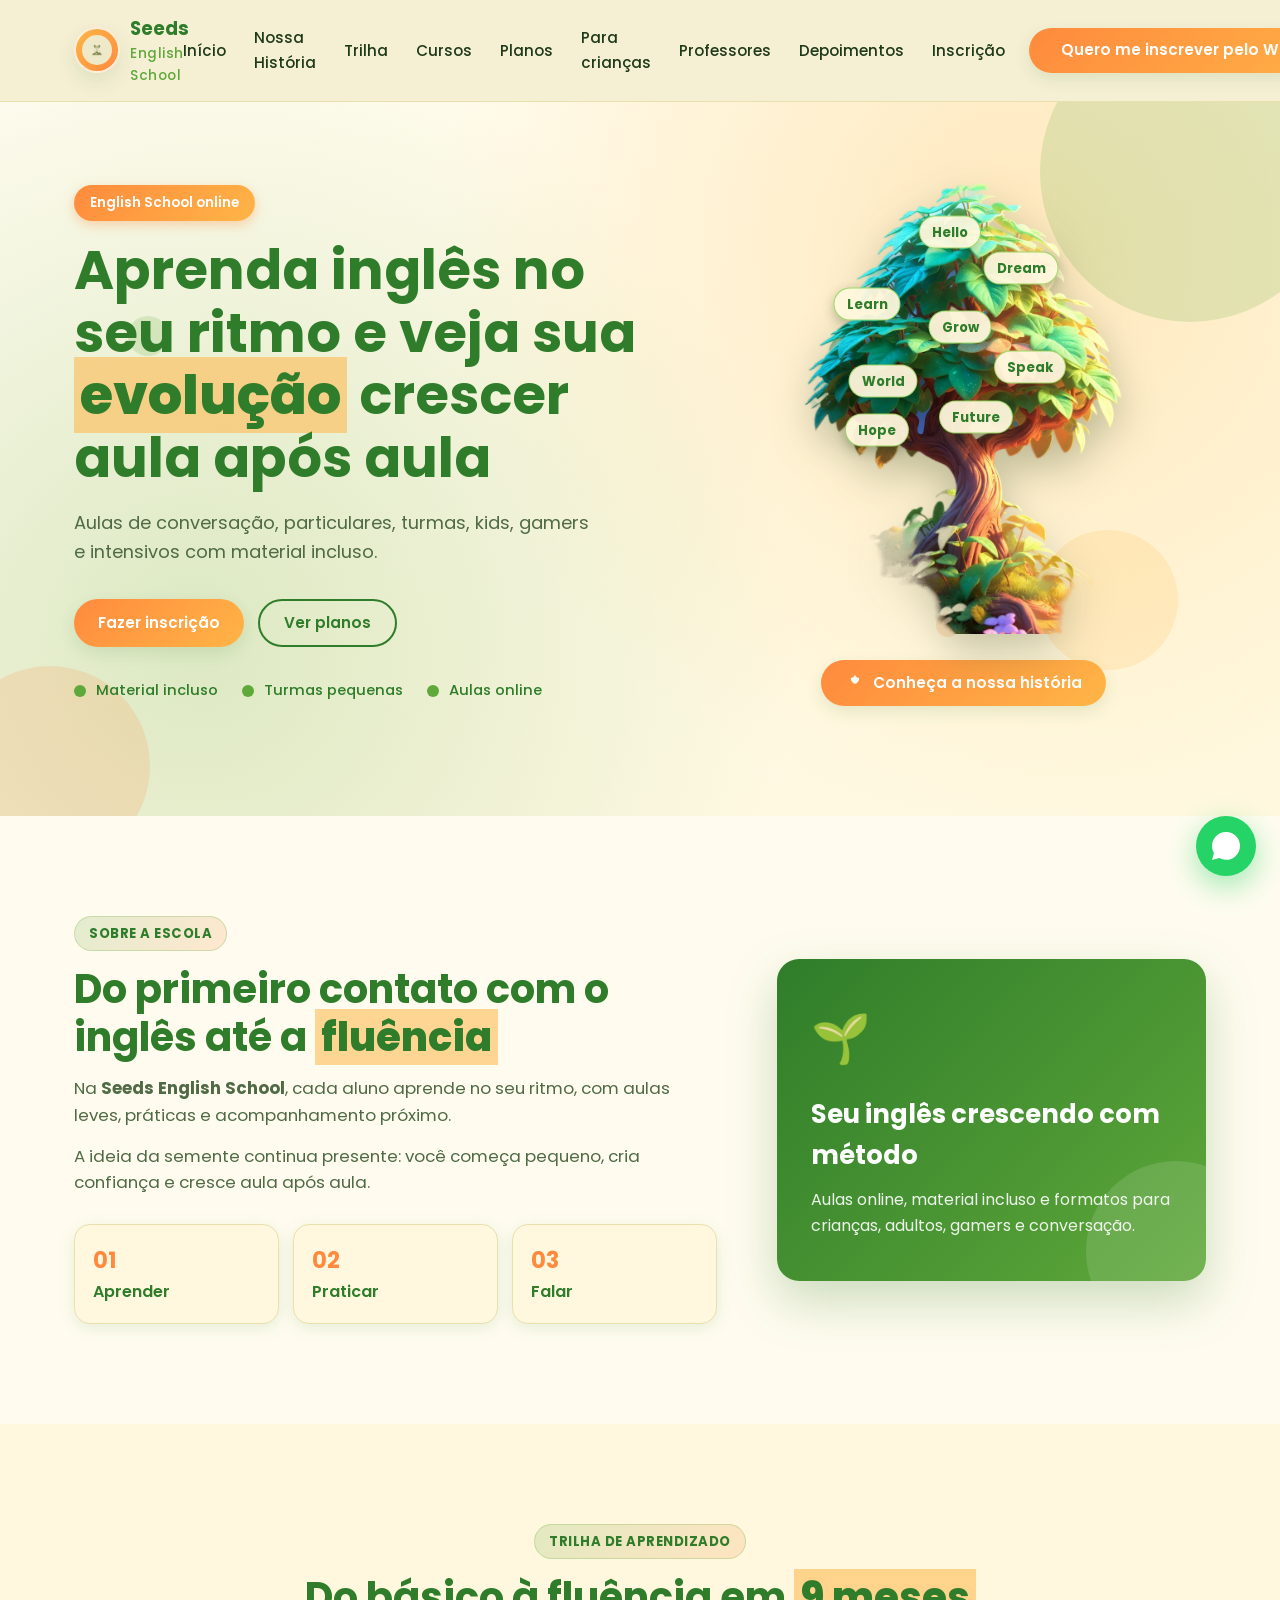
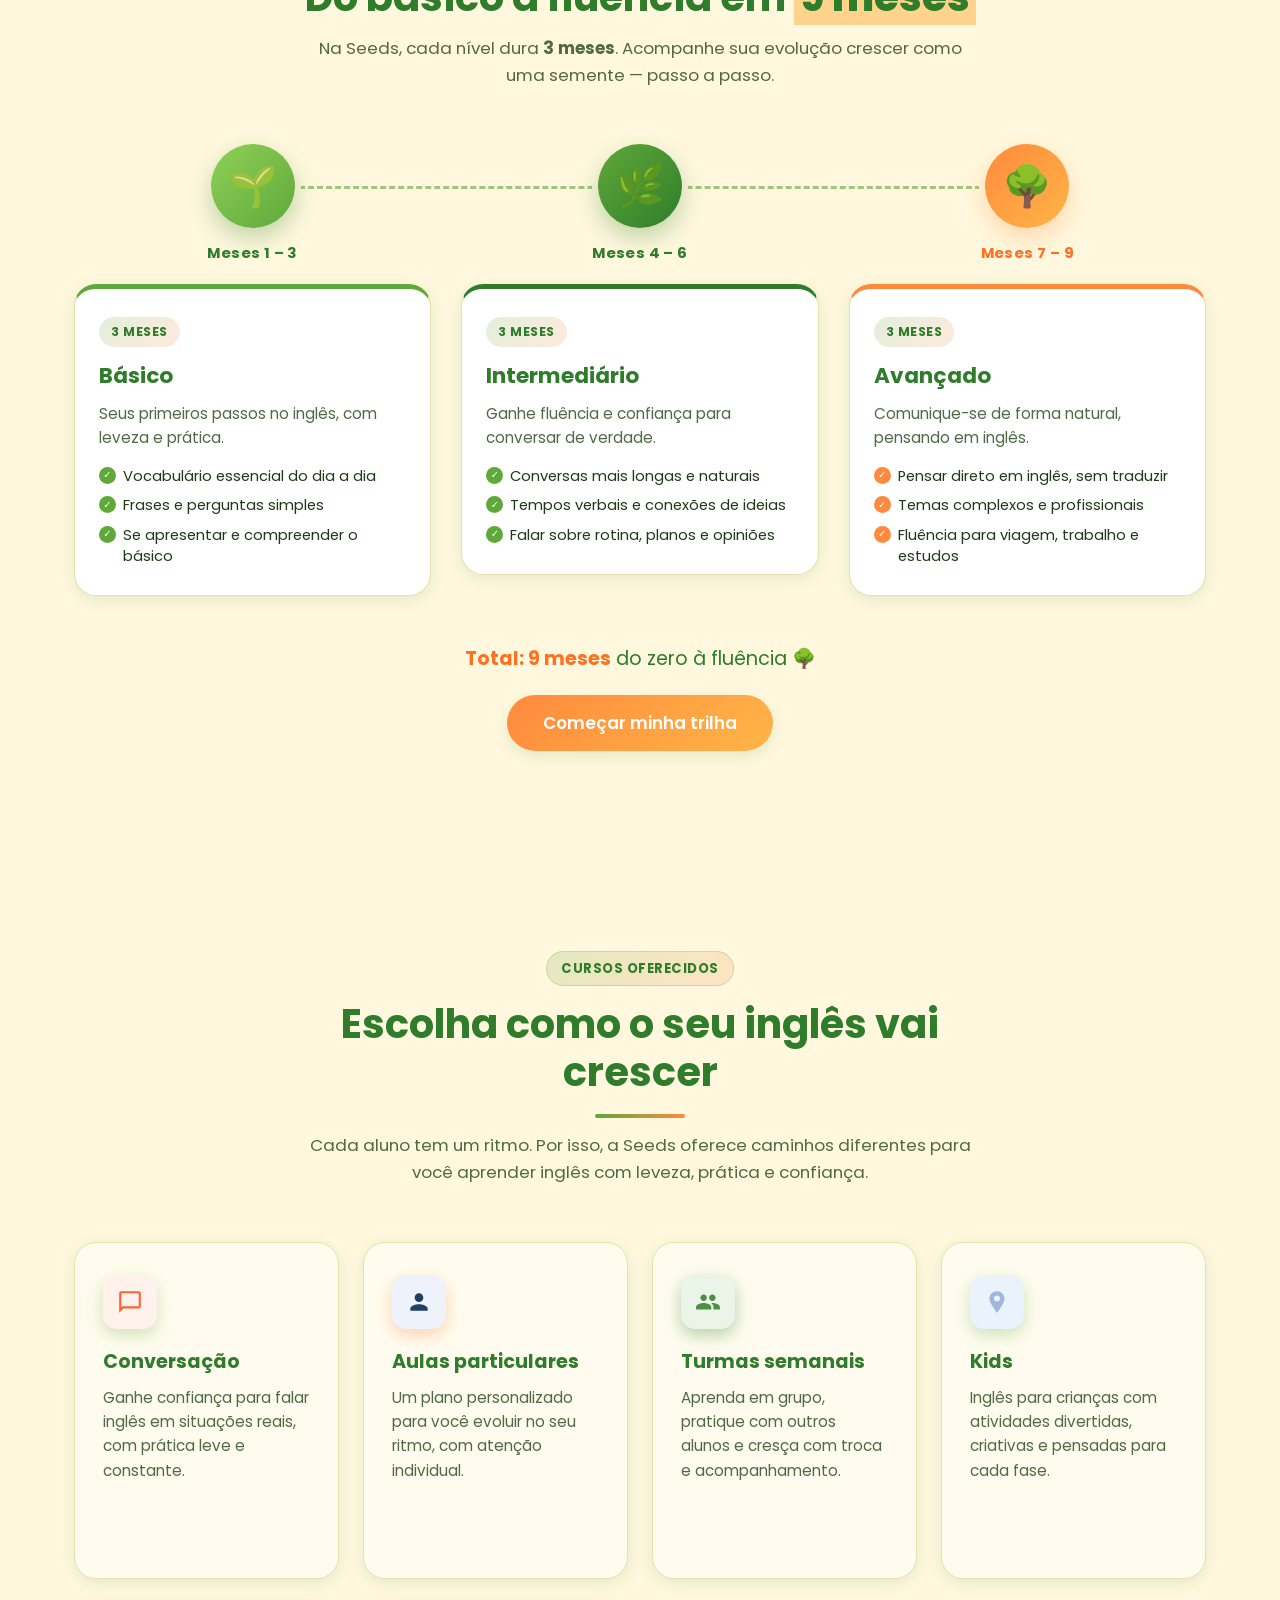
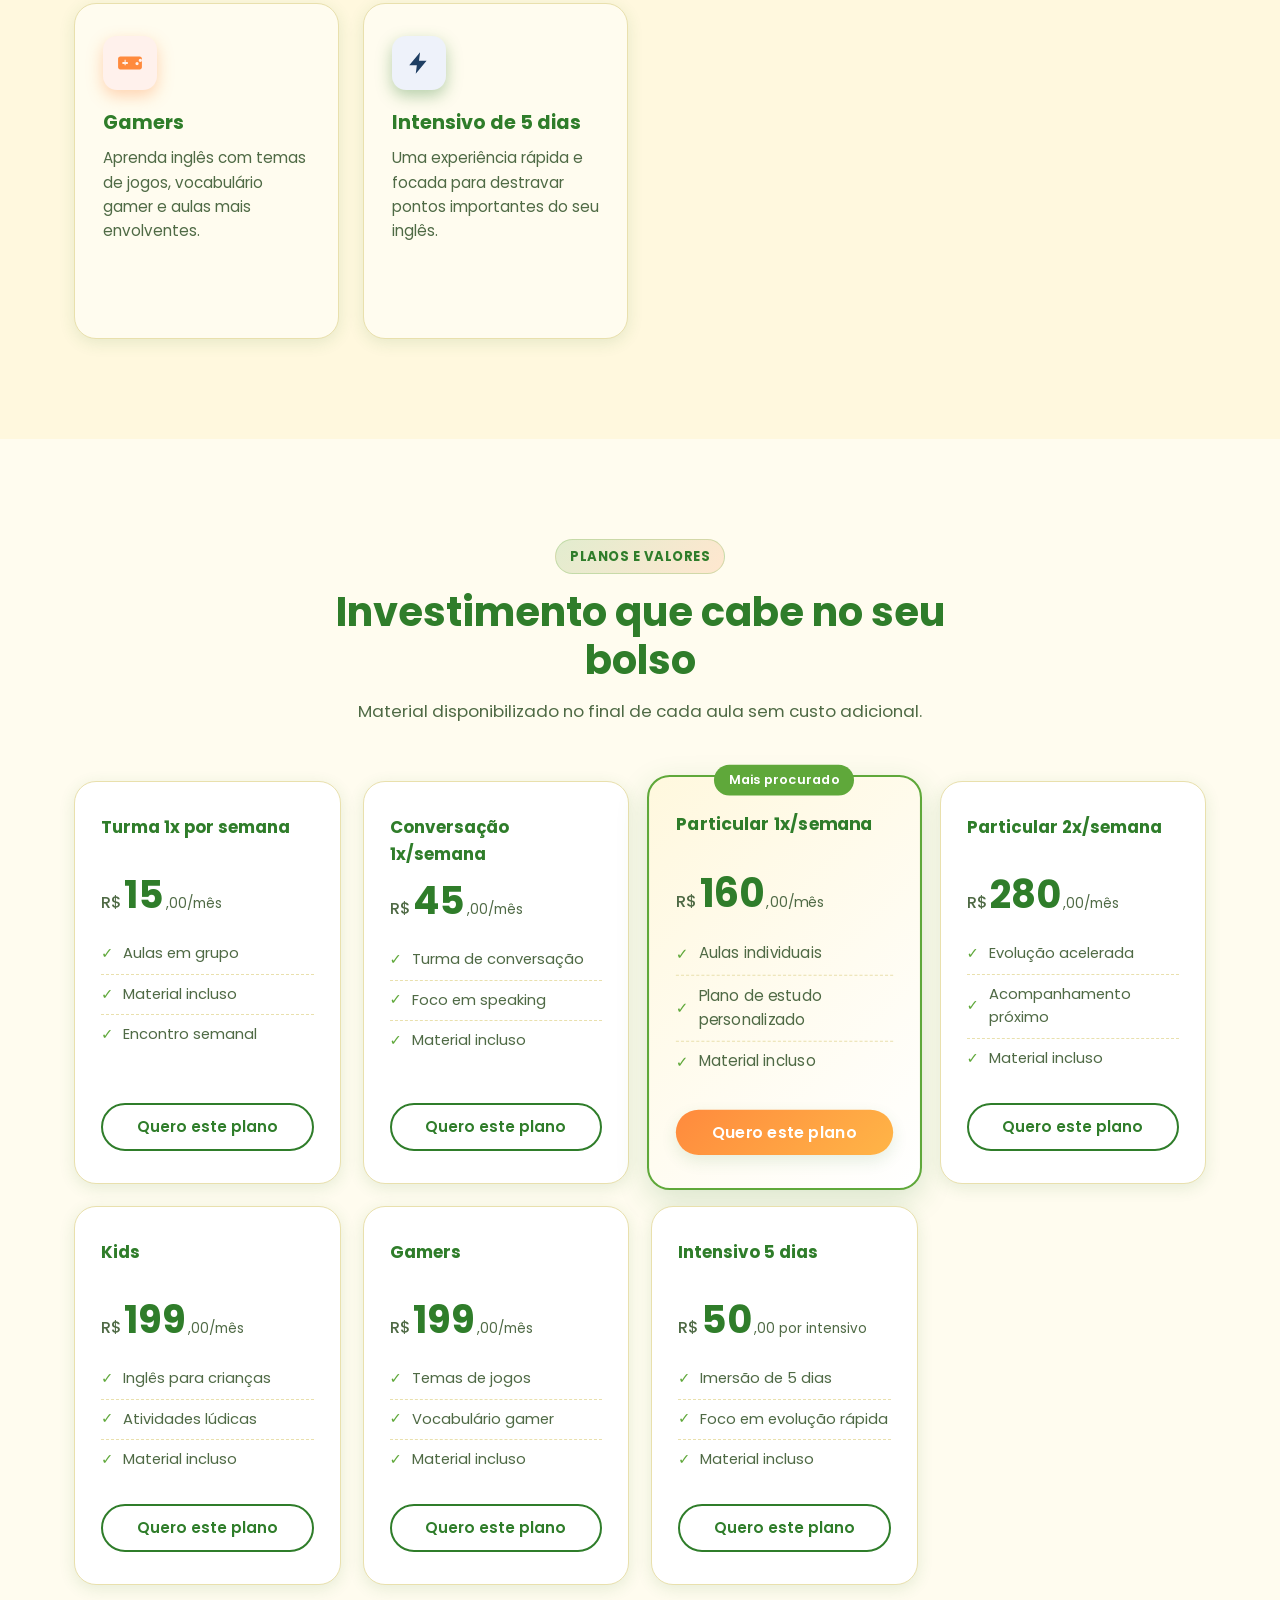
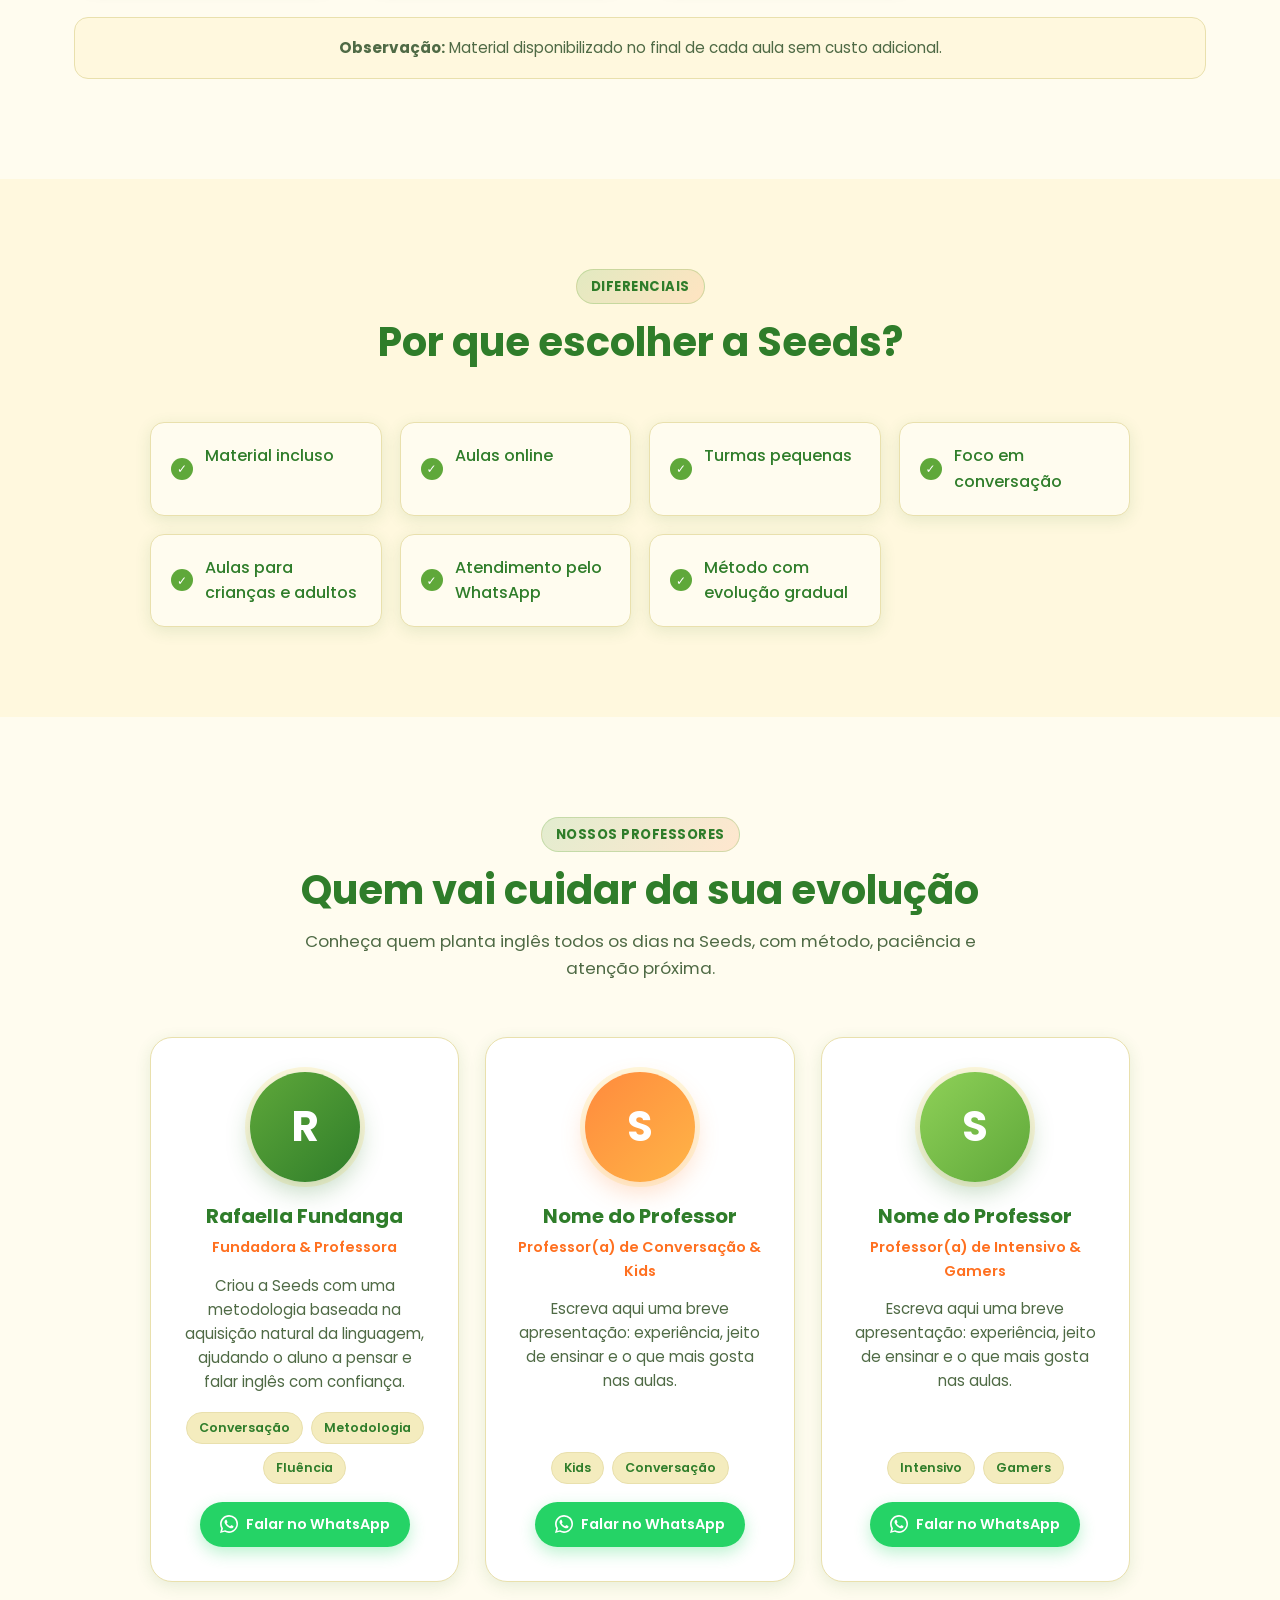
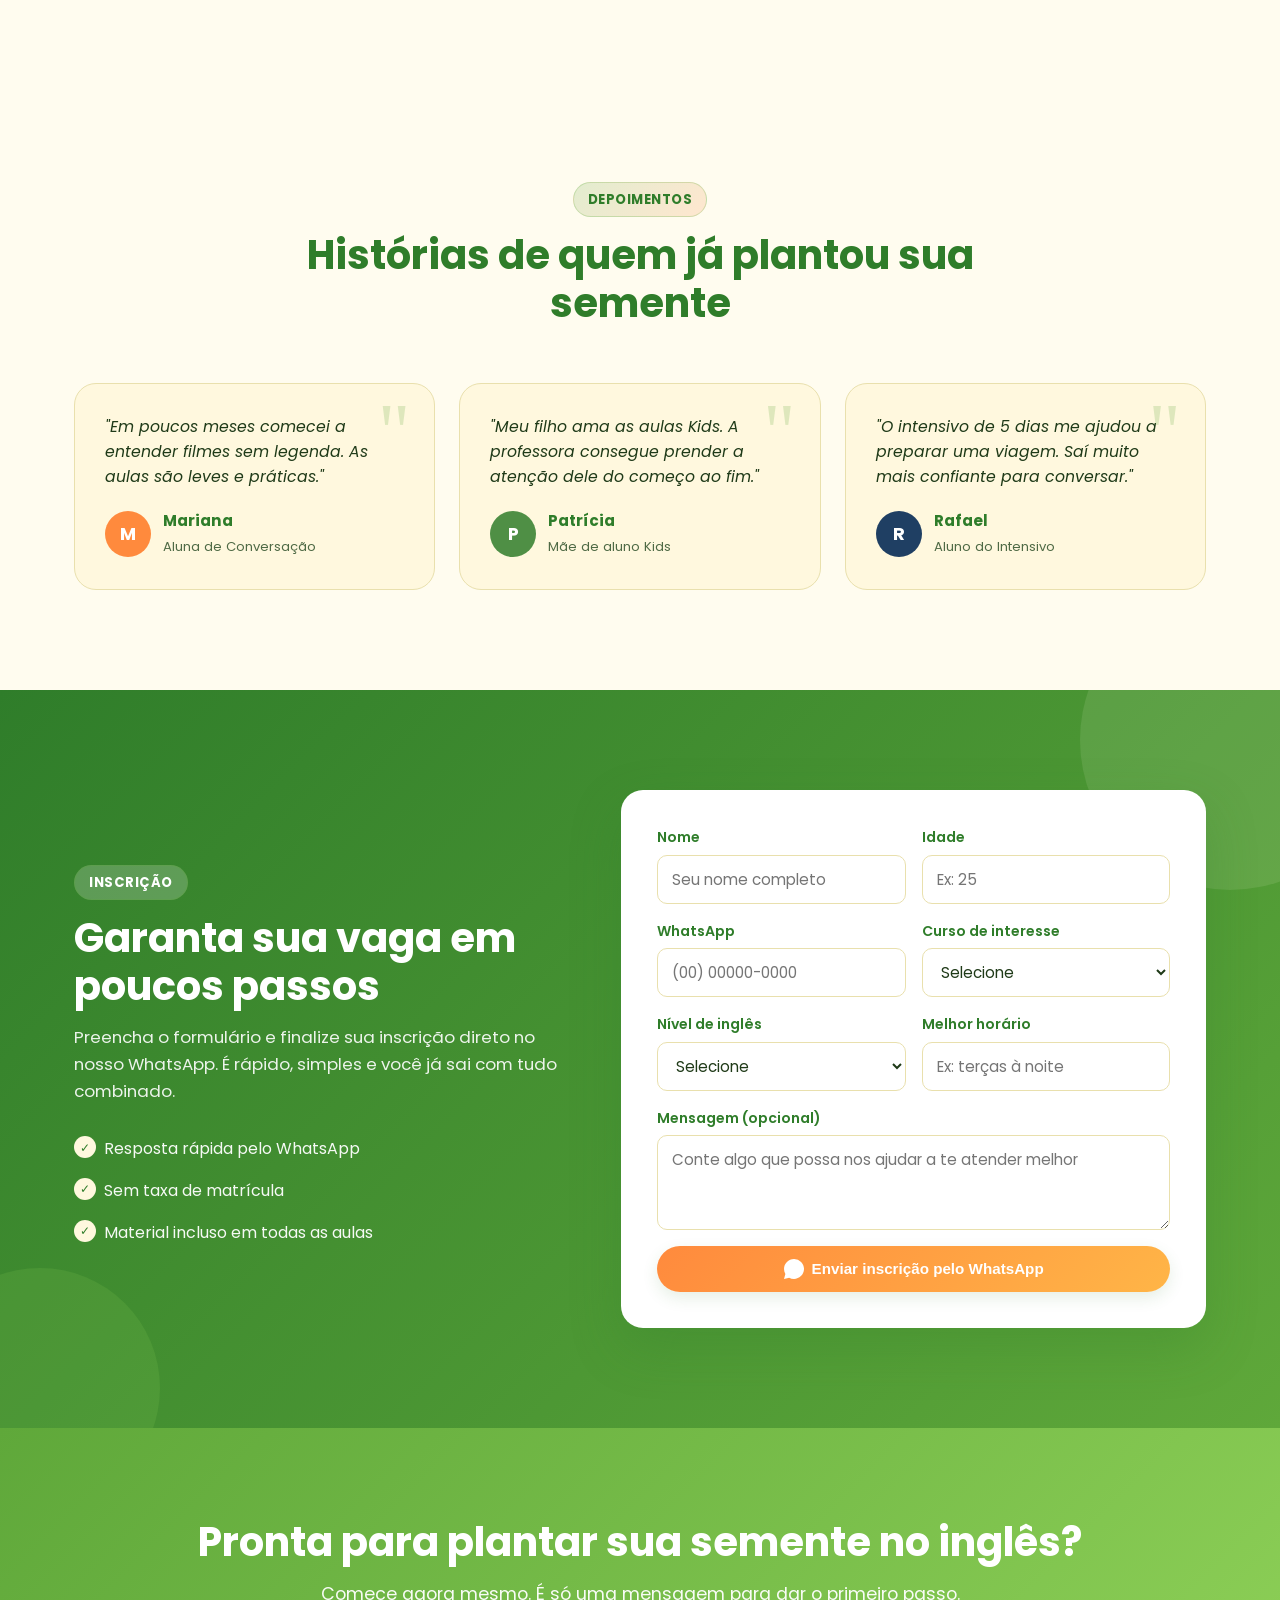
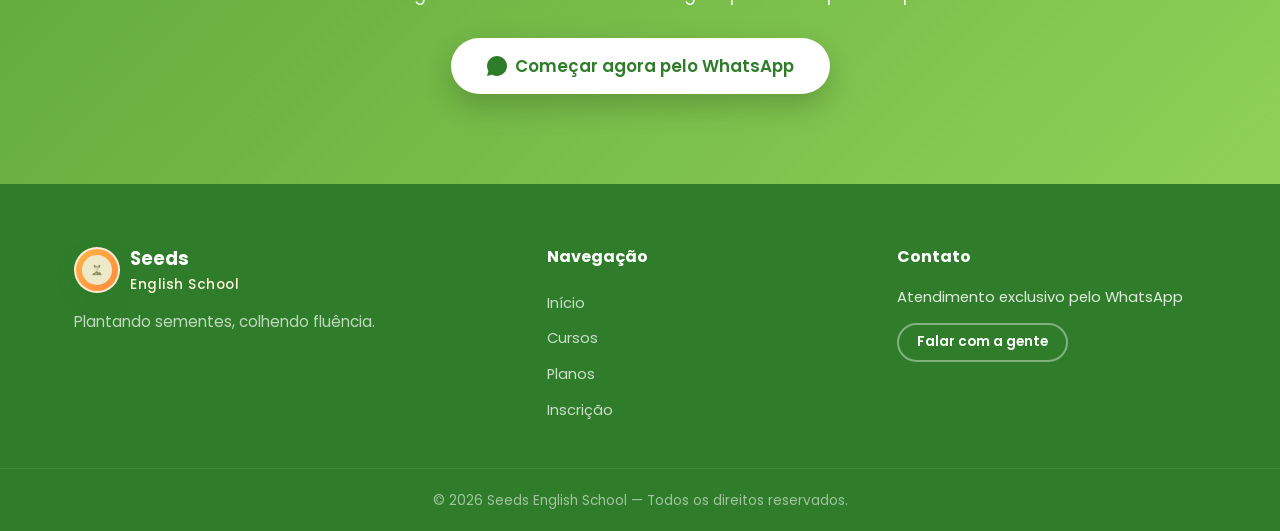
==== index.html @ d150d8a2 "Site Seeds English School: árvore, trilha, história e professores - Hero: árvore mágica (PNG sem fun" ====
<!DOCTYPE html>
<html lang="pt-BR">
<head>
  <meta charset="UTF-8" />
  <meta name="viewport" content="width=device-width, initial-scale=1.0" />
  <meta name="description" content="Seeds English School - Aulas de inglês online: conversação, particulares, turmas, kids, gamers e intensivos. Material incluso. Inscrição pelo WhatsApp." />
  <title>Seeds English School — Plante sua semente no English</title>
  <link rel="preconnect" href="https://fonts.googleapis.com" />
  <link rel="preconnect" href="https://fonts.gstatic.com" crossorigin />
  <link href="https://fonts.googleapis.com/css2?family=Poppins:wght@300;400;500;600;700;800&display=swap" rel="stylesheet" />
  <link rel="stylesheet" href="style.css" />
</head>
<body>

  <!-- HEADER -->
  <header class="header" id="header">
    <div class="container header-inner">
      <a href="#inicio" class="logo" aria-label="Seeds English School">
        <img class="logo-icon" src="logo.jpg" alt="Logo Seeds English School" />
        <span class="logo-text">Seeds <em>English School</em></span>
      </a>

      <nav class="nav" aria-label="Menu principal">
        <button class="menu-toggle" id="menuToggle" aria-label="Abrir menu" aria-expanded="false">
          <span></span><span></span><span></span>
        </button>
        <ul class="nav-list" id="navList">
          <li><a href="#inicio">Início</a></li>
          <li><a href="historia.html">Nossa História</a></li>
          <li><a href="#trilha">Trilha</a></li>
          <li><a href="#cursos">Cursos</a></li>
          <li><a href="#planos">Planos</a></li>
          <li><a href="#kids">Para crianças</a></li>
          <li><a href="#professores">Professores</a></li>
          <li><a href="#depoimentos">Depoimentos</a></li>
          <li><a href="#inscricao">Inscrição</a></li>
        </ul>
      </nav>

      <a href="#inscricao" class="btn btn-primary btn-whatsapp">
        <svg viewBox="0 0 24 24" width="18" height="18" aria-hidden="true">
          <path fill="currentColor" d="M20.52 3.48A11.94 11.94 0 0 0 12.02 0C5.4 0 .03 5.37.03 11.99c0 2.11.55 4.17 1.6 5.99L0 24l6.18-1.62a11.95 11.95 0 0 0 5.83 1.49h.01c6.61 0 11.99-5.38 11.99-12 0-3.2-1.25-6.21-3.49-8.39ZM12.02 21.8h-.01a9.78 9.78 0 0 1-4.98-1.36l-.36-.21-3.67.96.98-3.58-.23-.37a9.79 9.79 0 0 1-1.51-5.25c0-5.42 4.41-9.82 9.83-9.82 2.63 0 5.09 1.02 6.95 2.88a9.74 9.74 0 0 1 2.88 6.95c0 5.42-4.41 9.8-9.88 9.8Zm5.39-7.34c-.3-.15-1.75-.86-2.02-.96-.27-.1-.47-.15-.66.15-.2.3-.76.96-.93 1.16-.17.2-.34.22-.64.07-.3-.15-1.26-.46-2.4-1.48-.89-.79-1.49-1.77-1.66-2.07-.17-.3-.02-.46.13-.61.13-.13.3-.34.45-.51.15-.17.2-.3.3-.5.1-.2.05-.37-.02-.52-.07-.15-.66-1.6-.91-2.19-.24-.57-.48-.5-.66-.51l-.56-.01c-.2 0-.52.07-.79.37-.27.3-1.04 1.02-1.04 2.48 0 1.46 1.07 2.88 1.22 3.08.15.2 2.1 3.2 5.08 4.49.71.31 1.27.49 1.7.63.71.23 1.36.2 1.87.12.57-.08 1.75-.71 2-1.4.25-.69.25-1.28.17-1.4-.07-.13-.27-.2-.57-.35Z"/>
        </svg>
        Quero me inscrever pelo WhatsApp
      </a>
    </div>
  </header>

  <!-- HERO -->
  <section class="hero" id="inicio">
    <div class="hero-bg" aria-hidden="true">
      <span class="leaf leaf-1"></span>
      <span class="leaf leaf-2"></span>
      <span class="leaf leaf-3"></span>
      <span class="seed seed-1"></span>
      <span class="seed seed-2"></span>
    </div>
    <div class="container hero-inner">
      <div class="hero-content">
        <span class="hero-tag">English School online</span>
        <h1>
          Aprenda inglês no seu ritmo e veja sua <span class="highlight">evolução</span>  crescer aula após aula
        </h1>
        <p class="hero-sub">
          Aulas de conversação, particulares, turmas, kids, gamers e intensivos com material incluso.
        </p>
        <div class="hero-actions">
          <a href="#inscricao" class="btn btn-primary">Fazer inscrição</a>
          <a href="#planos" class="btn btn-outline">Ver planos</a>
        </div>
        <ul class="hero-bullets">
          <li>Material incluso</li>
          <li>Turmas pequenas</li>
          <li>Aulas online</li>
        </ul>
      </div>
      <div class="hero-tree">
        <div class="tree-photo">
          <img src="arvore.png" alt="Árvore Seeds cheia de palavras em inglês" />
          <span class="leaf-word lw1" style="top:11%;left:46%">Hello</span>
          <span class="leaf-word lw2" style="top:19%;left:68%">Dream</span>
          <span class="leaf-word lw3" style="top:27%;left:20%">Learn</span>
          <span class="leaf-word lw4" style="top:32%;left:49%">Grow</span>
          <span class="leaf-word lw5" style="top:41%;left:71%">Speak</span>
          <span class="leaf-word lw6" style="top:44%;left:25%">World</span>
          <span class="leaf-word lw7" style="top:52%;left:54%">Future</span>
          <span class="leaf-word lw8" style="top:55%;left:23%">Hope</span>
        </div>

        <a href="historia.html" class="btn btn-primary tree-cta">
          <svg viewBox="0 0 24 24" width="20" height="20" aria-hidden="true">
            <path fill="currentColor" d="M12 2c-1.1 2.5-3 4-5 4 0 4 2.5 6.5 5 7 2.5-.5 5-3 5-7-2 0-3.9-1.5-5-4Zm0 13v7m-3-3h6"/>
          </svg>
          Conheça a nossa história
        </a>
      </div>
    </div>
  </section>

  <!-- SOBRE -->
  <section class="about" id="sobre">
    <div class="container about-inner new-about">
      <div class="about-text">
        <span class="section-tag">Sobre a escola</span>
        <h2>Do primeiro contato com o inglês até a <span class="highlight">fluência</span></h2>
        <p>
          Na <strong>Seeds English School</strong>, cada aluno aprende no seu ritmo, com aulas leves,
          práticas e acompanhamento próximo.
        </p>
        <p>
          A ideia da semente continua presente: você começa pequeno, cria confiança e cresce aula após aula.
        </p>

        <div class="growth-steps">
          <div><strong>01</strong><span>Aprender</span></div>
          <div><strong>02</strong><span>Praticar</span></div>
          <div><strong>03</strong><span>Falar</span></div>
        </div>
      </div>

      <div class="about-card">
        <span>🌱</span>
        <h3>Seu inglês crescendo com método</h3>
        <p>Aulas online, material incluso e formatos para crianças, adultos, gamers e conversação.</p>
      </div>
    </div>
  </section>

  <!-- TRILHA DE APRENDIZADO -->
  <section class="trail" id="trilha">
    <div class="container">
      <div class="section-header">
        <span class="section-tag">Trilha de aprendizado</span>
        <h2>Do básico à fluência em <span class="highlight">9 meses</span></h2>
        <p>Na Seeds, cada nível dura <strong>3 meses</strong>. Acompanhe sua evolução crescer como uma semente — passo a passo.</p>
      </div>

      <div class="trail-track">
        <article class="trail-step step-1">
          <div class="trail-node"><span class="trail-emoji">🌱</span></div>
          <span class="trail-range">Meses 1 – 3</span>
          <div class="trail-card">
            <span class="trail-badge">3 meses</span>
            <h3>Básico</h3>
            <p>Seus primeiros passos no inglês, com leveza e prática.</p>
            <ul>
              <li>Vocabulário essencial do dia a dia</li>
              <li>Frases e perguntas simples</li>
              <li>Se apresentar e compreender o básico</li>
            </ul>
          </div>
        </article>

        <article class="trail-step step-2">
          <div class="trail-node"><span class="trail-emoji">🌿</span></div>
          <span class="trail-range">Meses 4 – 6</span>
          <div class="trail-card">
            <span class="trail-badge">3 meses</span>
            <h3>Intermediário</h3>
            <p>Ganhe fluência e confiança para conversar de verdade.</p>
            <ul>
              <li>Conversas mais longas e naturais</li>
              <li>Tempos verbais e conexões de ideias</li>
              <li>Falar sobre rotina, planos e opiniões</li>
            </ul>
          </div>
        </article>

        <article class="trail-step step-3">
          <div class="trail-node"><span class="trail-emoji">🌳</span></div>
          <span class="trail-range">Meses 7 – 9</span>
          <div class="trail-card">
            <span class="trail-badge">3 meses</span>
            <h3>Avançado</h3>
            <p>Comunique-se de forma natural, pensando em inglês.</p>
            <ul>
              <li>Pensar direto em inglês, sem traduzir</li>
              <li>Temas complexos e profissionais</li>
              <li>Fluência para viagem, trabalho e estudos</li>
            </ul>
          </div>
        </article>
      </div>

      <div class="trail-footer">
        <p><strong>Total: 9 meses</strong> do zero à fluência 🌳</p>
        <a href="#inscricao" class="btn btn-primary btn-large">Começar minha trilha</a>
      </div>
    </div>
  </section>

  <!-- CURSOS -->
  <section class="courses" id="cursos">
    <div class="container">
      <div class="section-header courses-title">
        <span class="section-tag">Cursos oferecidos</span>
        <h2>Escolha como o seu inglês vai crescer</h2>
        <p>
          Cada aluno tem um ritmo. Por isso, a Seeds oferece caminhos diferentes para você aprender inglês com leveza, prática e confiança.
        </p>
      </div>

      <div class="course-grid">
        <article class="course-card reveal-card">
          <div class="course-icon" style="background:#fff1ec;color:#ff6333">
            <svg viewBox="0 0 24 24"><path fill="currentColor" d="M20 2H4a2 2 0 0 0-2 2v18l4-4h14a2 2 0 0 0 2-2V4a2 2 0 0 0-2-2Zm0 14H5.17L4 17.17V4h16v12Z"/></svg>
          </div>
          <h3>Conversação</h3>
          <p>Ganhe confiança para falar inglês em situações reais, com prática leve e constante.</p>
          <a href="#inscricao" class="course-btn">Quero este curso</a>
        </article>

        <article class="course-card reveal-card">
          <div class="course-icon" style="background:#eef2fa;color:#1f3f63">
            <svg viewBox="0 0 24 24"><path fill="currentColor" d="M12 12c2.21 0 4-1.79 4-4s-1.79-4-4-4-4 1.79-4 4 1.79 4 4 4Zm0 2c-2.67 0-8 1.34-8 4v2h16v-2c0-2.66-5.33-4-8-4Z"/></svg>
          </div>
          <h3>Aulas particulares</h3>
          <p>Um plano personalizado para você evoluir no seu ritmo, com atenção individual.</p>
          <a href="#inscricao" class="course-btn">Quero este curso</a>
        </article>

        <article class="course-card reveal-card">
          <div class="course-icon" style="background:#eaf4e7;color:#4f8f45">
            <svg viewBox="0 0 24 24"><path fill="currentColor" d="M16 11c1.66 0 3-1.34 3-3S17.66 5 16 5s-3 1.34-3 3 1.34 3 3 3Zm-8 0c1.66 0 3-1.34 3-3S9.66 5 8 5 5 6.34 5 8s1.34 3 3 3Zm0 2c-2.33 0-7 1.17-7 3.5V19h14v-2.5C15 14.17 10.33 13 8 13Zm8 0c-.29 0-.62.02-.97.05 1.16.84 1.97 1.97 1.97 3.45V19h6v-2.5c0-2.33-4.67-3.5-7-3.5Z"/></svg>
          </div>
          <h3>Turmas semanais</h3>
          <p>Aprenda em grupo, pratique com outros alunos e cresça com troca e acompanhamento.</p>
          <a href="#inscricao" class="course-btn">Quero este curso</a>
        </article>

        <article class="course-card reveal-card">
          <div class="course-icon" style="background:#eaf3fb;color:#9fb7d9">
            <svg viewBox="0 0 24 24"><path fill="currentColor" d="M12 2C8.13 2 5 5.13 5 9c0 3.87 7 13 7 13s7-9.13 7-13c0-3.87-3.13-7-7-7Zm0 9.5A2.5 2.5 0 1 1 12 6a2.5 2.5 0 0 1 0 5.5Z"/></svg>
          </div>
          <h3>Kids</h3>
          <p>Inglês para crianças com atividades divertidas, criativas e pensadas para cada fase.</p>
          <a href="#inscricao" class="course-btn">Quero este curso</a>
        </article>

        <article class="course-card reveal-card">
          <div class="course-icon" style="background:#fff1ec;color:var(--accent)">
            <svg viewBox="0 0 24 24"><path fill="currentColor" d="M21 6H3c-1.1 0-2 .9-2 2v8c0 1.1.9 2 2 2h18c1.1 0 2-.9 2-2V8c0-1.1-.9-2-2-2Zm-9 8H7v-1H5v-2h2V9h1v2h2v2H8v1H6Zm6.5 0a1.5 1.5 0 1 1 0-3 1.5 1.5 0 0 1 0 3Zm3-3a1.5 1.5 0 1 1 0-3 1.5 1.5 0 0 1 0 3Z"/></svg>
          </div>
          <h3>Gamers</h3>
          <p>Aprenda inglês com temas de jogos, vocabulário gamer e aulas mais envolventes.</p>
          <a href="#inscricao" class="course-btn">Quero este curso</a>
        </article>

        <article class="course-card reveal-card">
          <div class="course-icon" style="background:#eef2fa;color:#1f3f63">
            <svg viewBox="0 0 24 24"><path fill="currentColor" d="M13 2 3 14h7l-1 8 10-12h-7l1-8Z"/></svg>
          </div>
          <h3>Intensivo de 5 dias</h3>
          <p>Uma experiência rápida e focada para destravar pontos importantes do seu inglês.</p>
          <a href="#inscricao" class="course-btn">Quero este curso</a>
        </article>
      </div>
    </div>
  </section>

  <!-- PLANOS -->
  <section class="plans" id="planos">
    <div class="container">
      <div class="section-header">
        <span class="section-tag">Planos e valores</span>
        <h2>Investimento que cabe no seu bolso</h2>
        <p>Material disponibilizado no final de cada aula sem custo adicional.</p>
      </div>

      <div class="plan-grid">
        <div class="plan-card">
          <h3>Turma 1x por semana</h3>
          <p class="plan-price"><span>R$</span>15<small>,00/mês</small></p>
          <ul>
            <li>Aulas em grupo</li>
            <li>Material incluso</li>
            <li>Encontro semanal</li>
          </ul>
          <a href="#inscricao" class="btn btn-outline btn-block">Quero este plano</a>
        </div>

        <div class="plan-card">
          <h3>Conversação 1x/semana</h3>
          <p class="plan-price"><span>R$</span>45<small>,00/mês</small></p>
          <ul>
            <li>Turma de conversação</li>
            <li>Foco em speaking</li>
            <li>Material incluso</li>
          </ul>
          <a href="#inscricao" class="btn btn-outline btn-block">Quero este plano</a>
        </div>

        <div class="plan-card highlight-card">
          <span class="plan-badge">Mais procurado</span>
          <h3>Particular 1x/semana</h3>
          <p class="plan-price"><span>R$</span>160<small>,00/mês</small></p>
          <ul>
            <li>Aulas individuais</li>
            <li>Plano de estudo personalizado</li>
            <li>Material incluso</li>
          </ul>
          <a href="#inscricao" class="btn btn-primary btn-block">Quero este plano</a>
        </div>

        <div class="plan-card">
          <h3>Particular 2x/semana</h3>
          <p class="plan-price"><span>R$</span>280<small>,00/mês</small></p>
          <ul>
            <li>Evolução acelerada</li>
            <li>Acompanhamento próximo</li>
            <li>Material incluso</li>
          </ul>
          <a href="#inscricao" class="btn btn-outline btn-block">Quero este plano</a>
        </div>

        <div class="plan-card" id="kids">
          <h3>Kids</h3>
          <p class="plan-price"><span>R$</span>199<small>,00/mês</small></p>
          <ul>
            <li>Inglês para crianças</li>
            <li>Atividades lúdicas</li>
            <li>Material incluso</li>
          </ul>
          <a href="#inscricao" class="btn btn-outline btn-block">Quero este plano</a>
        </div>

        <div class="plan-card">
          <h3>Gamers</h3>
          <p class="plan-price"><span>R$</span>199<small>,00/mês</small></p>
          <ul>
            <li>Temas de jogos</li>
            <li>Vocabulário gamer</li>
            <li>Material incluso</li>
          </ul>
          <a href="#inscricao" class="btn btn-outline btn-block">Quero este plano</a>
        </div>

        <div class="plan-card">
          <h3>Intensivo 5 dias</h3>
          <p class="plan-price"><span>R$</span>50<small>,00 por intensivo</small></p>
          <ul>
            <li>Imersão de 5 dias</li>
            <li>Foco em evolução rápida</li>
            <li>Material incluso</li>
          </ul>
          <a href="#inscricao" class="btn btn-outline btn-block">Quero este plano</a>
        </div>
      </div>

      <p class="plans-note">
        <strong>Observação:</strong> Material disponibilizado no final de cada aula sem custo adicional.
      </p>
    </div>
  </section>

  <!-- DIFERENCIAIS -->
  <section class="differentials">
    <div class="container">
      <div class="section-header">
        <span class="section-tag">Diferenciais</span>
        <h2>Por que escolher a Seeds?</h2>
      </div>
      <div class="diff-grid">
        <div class="diff-item"><span></span> Material incluso</div>
        <div class="diff-item"><span></span> Aulas online</div>
        <div class="diff-item"><span></span> Turmas pequenas</div>
        <div class="diff-item"><span></span> Foco em conversação</div>
        <div class="diff-item"><span></span> Aulas para crianças e adultos</div>
        <div class="diff-item"><span></span> Atendimento pelo WhatsApp</div>
        <div class="diff-item"><span></span> Método com evolução gradual</div>
      </div>
    </div>
  </section>

  <!-- PROFESSORES -->
  <section class="teachers" id="professores">
    <div class="container">
      <div class="section-header">
        <span class="section-tag">Nossos professores</span>
        <h2>Quem vai cuidar da sua evolução</h2>
        <p>Conheça quem planta inglês todos os dias na Seeds, com método, paciência e atenção próxima.</p>
      </div>

      <div class="team-grid">
        <!-- Professor(a) 1 -->
        <article class="teacher-card">
          <div class="teacher-avatar">R</div>
          <h3>Rafaella Fundanga</h3>
          <span class="teacher-role">Fundadora &amp; Professora</span>
          <p class="teacher-bio">Criou a Seeds com uma metodologia baseada na aquisição natural da linguagem, ajudando o aluno a pensar e falar inglês com confiança.</p>
          <div class="teacher-tags">
            <span class="teacher-tag">Conversação</span>
            <span class="teacher-tag">Metodologia</span>
            <span class="teacher-tag">Fluência</span>
          </div>
          <a href="https://wa.me/5531999999999?text=Ol%C3%A1!%20Gostaria%20de%20falar%20com%20a%20professora%20Rafaella%20da%20Seeds%20English%20School." target="_blank" rel="noopener" class="teacher-whats">
            <svg viewBox="0 0 24 24" aria-hidden="true"><path fill="currentColor" d="M20.52 3.48A11.94 11.94 0 0 0 12.02 0C5.4 0 .03 5.37.03 11.99c0 2.11.55 4.17 1.6 5.99L0 24l6.18-1.62a11.95 11.95 0 0 0 5.83 1.49h.01c6.61 0 11.99-5.38 11.99-12 0-3.2-1.25-6.21-3.49-8.39ZM12.02 21.8h-.01a9.78 9.78 0 0 1-4.98-1.36l-.36-.21-3.67.96.98-3.58-.23-.37a9.79 9.79 0 0 1-1.51-5.25c0-5.42 4.41-9.82 9.83-9.82 2.63 0 5.09 1.02 6.95 2.88a9.74 9.74 0 0 1 2.88 6.95c0 5.42-4.41 9.8-9.88 9.8Zm5.39-7.34c-.3-.15-1.75-.86-2.02-.96-.27-.1-.47-.15-.66.15-.2.3-.76.96-.93 1.16-.17.2-.34.22-.64.07-.3-.15-1.26-.46-2.4-1.48-.89-.79-1.49-1.77-1.66-2.07-.17-.3-.02-.46.13-.61.13-.13.3-.34.45-.51.15-.17.2-.3.3-.5.1-.2.05-.37-.02-.52-.07-.15-.66-1.6-.91-2.19-.24-.57-.48-.5-.66-.51l-.56-.01c-.2 0-.52.07-.79.37-.27.3-1.04 1.02-1.04 2.48 0 1.46 1.07 2.88 1.22 3.08.15.2 2.1 3.2 5.08 4.49.71.31 1.27.49 1.7.63.71.23 1.36.2 1.87.12.57-.08 1.75-.71 2-1.4.25-.69.25-1.28.17-1.4-.07-.13-.27-.2-.57-.35Z"/></svg>
            Falar no WhatsApp
          </a>
        </article>

        <!-- Professor(a) 2 — SUBSTITUA os dados abaixo -->
        <article class="teacher-card">
          <div class="teacher-avatar">S</div>
          <h3>Nome do Professor</h3>
          <span class="teacher-role">Professor(a) de Conversação &amp; Kids</span>
          <p class="teacher-bio">Escreva aqui uma breve apresentação: experiência, jeito de ensinar e o que mais gosta nas aulas.</p>
          <div class="teacher-tags">
            <span class="teacher-tag">Kids</span>
            <span class="teacher-tag">Conversação</span>
          </div>
          <a href="https://wa.me/5531999999999?text=Ol%C3%A1!%20Gostaria%20de%20falar%20com%20um%20professor%20da%20Seeds%20English%20School." target="_blank" rel="noopener" class="teacher-whats">
            <svg viewBox="0 0 24 24" aria-hidden="true"><path fill="currentColor" d="M20.52 3.48A11.94 11.94 0 0 0 12.02 0C5.4 0 .03 5.37.03 11.99c0 2.11.55 4.17 1.6 5.99L0 24l6.18-1.62a11.95 11.95 0 0 0 5.83 1.49h.01c6.61 0 11.99-5.38 11.99-12 0-3.2-1.25-6.21-3.49-8.39ZM12.02 21.8h-.01a9.78 9.78 0 0 1-4.98-1.36l-.36-.21-3.67.96.98-3.58-.23-.37a9.79 9.79 0 0 1-1.51-5.25c0-5.42 4.41-9.82 9.83-9.82 2.63 0 5.09 1.02 6.95 2.88a9.74 9.74 0 0 1 2.88 6.95c0 5.42-4.41 9.8-9.88 9.8Zm5.39-7.34c-.3-.15-1.75-.86-2.02-.96-.27-.1-.47-.15-.66.15-.2.3-.76.96-.93 1.16-.17.2-.34.22-.64.07-.3-.15-1.26-.46-2.4-1.48-.89-.79-1.49-1.77-1.66-2.07-.17-.3-.02-.46.13-.61.13-.13.3-.34.45-.51.15-.17.2-.3.3-.5.1-.2.05-.37-.02-.52-.07-.15-.66-1.6-.91-2.19-.24-.57-.48-.5-.66-.51l-.56-.01c-.2 0-.52.07-.79.37-.27.3-1.04 1.02-1.04 2.48 0 1.46 1.07 2.88 1.22 3.08.15.2 2.1 3.2 5.08 4.49.71.31 1.27.49 1.7.63.71.23 1.36.2 1.87.12.57-.08 1.75-.71 2-1.4.25-.69.25-1.28.17-1.4-.07-.13-.27-.2-.57-.35Z"/></svg>
            Falar no WhatsApp
          </a>
        </article>

        <!-- Professor(a) 3 — SUBSTITUA os dados abaixo -->
        <article class="teacher-card">
          <div class="teacher-avatar">S</div>
          <h3>Nome do Professor</h3>
          <span class="teacher-role">Professor(a) de Intensivo &amp; Gamers</span>
          <p class="teacher-bio">Escreva aqui uma breve apresentação: experiência, jeito de ensinar e o que mais gosta nas aulas.</p>
          <div class="teacher-tags">
            <span class="teacher-tag">Intensivo</span>
            <span class="teacher-tag">Gamers</span>
          </div>
          <a href="https://wa.me/5531999999999?text=Ol%C3%A1!%20Gostaria%20de%20falar%20com%20um%20professor%20da%20Seeds%20English%20School." target="_blank" rel="noopener" class="teacher-whats">
            <svg viewBox="0 0 24 24" aria-hidden="true"><path fill="currentColor" d="M20.52 3.48A11.94 11.94 0 0 0 12.02 0C5.4 0 .03 5.37.03 11.99c0 2.11.55 4.17 1.6 5.99L0 24l6.18-1.62a11.95 11.95 0 0 0 5.83 1.49h.01c6.61 0 11.99-5.38 11.99-12 0-3.2-1.25-6.21-3.49-8.39ZM12.02 21.8h-.01a9.78 9.78 0 0 1-4.98-1.36l-.36-.21-3.67.96.98-3.58-.23-.37a9.79 9.79 0 0 1-1.51-5.25c0-5.42 4.41-9.82 9.83-9.82 2.63 0 5.09 1.02 6.95 2.88a9.74 9.74 0 0 1 2.88 6.95c0 5.42-4.41 9.8-9.88 9.8Zm5.39-7.34c-.3-.15-1.75-.86-2.02-.96-.27-.1-.47-.15-.66.15-.2.3-.76.96-.93 1.16-.17.2-.34.22-.64.07-.3-.15-1.26-.46-2.4-1.48-.89-.79-1.49-1.77-1.66-2.07-.17-.3-.02-.46.13-.61.13-.13.3-.34.45-.51.15-.17.2-.3.3-.5.1-.2.05-.37-.02-.52-.07-.15-.66-1.6-.91-2.19-.24-.57-.48-.5-.66-.51l-.56-.01c-.2 0-.52.07-.79.37-.27.3-1.04 1.02-1.04 2.48 0 1.46 1.07 2.88 1.22 3.08.15.2 2.1 3.2 5.08 4.49.71.31 1.27.49 1.7.63.71.23 1.36.2 1.87.12.57-.08 1.75-.71 2-1.4.25-.69.25-1.28.17-1.4-.07-.13-.27-.2-.57-.35Z"/></svg>
            Falar no WhatsApp
          </a>
        </article>
      </div>
    </div>
  </section>

  <!-- DEPOIMENTOS -->
  <section class="testimonials" id="depoimentos">
    <div class="container">
      <div class="section-header">
        <span class="section-tag">Depoimentos</span>
        <h2>Histórias de quem já plantou sua semente</h2>
      </div>
      <div class="testi-grid">
        <article class="testi-card">
          <p>"Em poucos meses comecei a entender filmes sem legenda. As aulas são leves e práticas."</p>
          <div class="testi-user">
            <div class="avatar" style="background:var(--accent)">M</div>
            <div>
              <strong>Mariana</strong>
              <small>Aluna de Conversação</small>
            </div>
          </div>
        </article>
        <article class="testi-card">
          <p>"Meu filho ama as aulas Kids. A professora consegue prender a atenção dele do começo ao fim."</p>
          <div class="testi-user">
            <div class="avatar" style="background:#4f8f45">P</div>
            <div>
              <strong>Patrícia</strong>
              <small>Mãe de aluno Kids</small>
            </div>
          </div>
        </article>
        <article class="testi-card">
          <p>"O intensivo de 5 dias me ajudou a preparar uma viagem. Saí muito mais confiante para conversar."</p>
          <div class="testi-user">
            <div class="avatar" style="background:#1f3f63">R</div>
            <div>
              <strong>Rafael</strong>
              <small>Aluno do Intensivo</small>
            </div>
          </div>
        </article>
      </div>
    </div>
  </section>

  <!-- INSCRIÇÃO -->
  <section class="signup" id="inscricao">
    <div class="container signup-inner">
      <div class="signup-text">
        <span class="section-tag light">Inscrição</span>
        <h2>Garanta sua vaga em poucos passos</h2>
        <p>Preencha o formulário e finalize sua inscrição direto no nosso WhatsApp. É rápido, simples e você já sai com tudo combinado.</p>
        <ul class="signup-list">
          <li>Resposta rápida pelo WhatsApp</li>
          <li>Sem taxa de matrícula</li>
          <li>Material incluso em todas as aulas</li>
        </ul>
      </div>

      <form class="signup-form" id="signupForm" onsubmit="event.preventDefault(); enviarWhatsApp();">
        <div class="form-row">
          <div class="form-group">
            <label for="nome">Nome</label>
            <input type="text" id="nome" name="nome" required placeholder="Seu nome completo" />
          </div>
          <div class="form-group">
            <label for="idade">Idade</label>
            <input type="number" id="idade" name="idade" min="3" max="120" required placeholder="Ex: 25" />
          </div>
        </div>

        <div class="form-row">
          <div class="form-group">
            <label for="whatsapp">WhatsApp</label>
            <input type="tel" id="whatsapp" name="whatsapp" required placeholder="(00) 00000-0000" />
          </div>
          <div class="form-group">
            <label for="curso">Curso de interesse</label>
            <select id="curso" name="curso" required>
              <option value="" disabled selected>Selecione</option>
              <option>Conversação</option>
              <option>Aulas particulares</option>
              <option>Turmas semanais</option>
              <option>Kids</option>
              <option>Gamers</option>
              <option>Intensivo de 5 dias</option>
            </select>
          </div>
        </div>

        <div class="form-row">
          <div class="form-group">
            <label for="nivel">Nível de inglês</label>
            <select id="nivel" name="nivel" required>
              <option value="" disabled selected>Selecione</option>
              <option>Iniciante</option>
              <option>Básico</option>
              <option>Intermediário</option>
              <option>Avançado</option>
            </select>
          </div>
          <div class="form-group">
            <label for="horario">Melhor horário</label>
            <input type="text" id="horario" name="horario" required placeholder="Ex: terças à noite" />
          </div>
        </div>

        <div class="form-group">
          <label for="mensagem">Mensagem (opcional)</label>
          <textarea id="mensagem" name="mensagem" rows="3" placeholder="Conte algo que possa nos ajudar a te atender melhor"></textarea>
        </div>

        <button type="submit" class="btn btn-primary btn-block btn-whatsapp">
          <svg viewBox="0 0 24 24" width="20" height="20" aria-hidden="true">
            <path fill="currentColor" d="M20.52 3.48A11.94 11.94 0 0 0 12.02 0C5.4 0 .03 5.37.03 11.99c0 2.11.55 4.17 1.6 5.99L0 24l6.18-1.62a11.95 11.95 0 0 0 5.83 1.49h.01c6.61 0 11.99-5.38 11.99-12 0-3.2-1.25-6.21-3.49-8.39Z"/>
          </svg>
          Enviar inscrição pelo WhatsApp
        </button>
      </form>
    </div>
  </section>

  <!-- CTA FINAL -->
  <section class="cta-final">
    <div class="container cta-inner">
      <h2>Pronta para plantar sua semente no inglês?</h2>
      <p>Comece agora mesmo. É só uma mensagem para dar o primeiro passo.</p>
      <a href="#inscricao" class="btn btn-primary btn-large btn-whatsapp">
        <svg viewBox="0 0 24 24" width="20" height="20" aria-hidden="true">
          <path fill="currentColor" d="M20.52 3.48A11.94 11.94 0 0 0 12.02 0C5.4 0 .03 5.37.03 11.99c0 2.11.55 4.17 1.6 5.99L0 24l6.18-1.62a11.95 11.95 0 0 0 5.83 1.49h.01c6.61 0 11.99-5.38 11.99-12 0-3.2-1.25-6.21-3.49-8.39Z"/>
        </svg>
        Começar agora pelo WhatsApp
      </a>
    </div>
  </section>

  <!-- FOOTER -->
  <footer class="footer">
    <div class="container footer-inner">
      <div class="footer-brand">
        <div class="logo">
          <img class="logo-icon" src="logo.jpg" alt="Logo Seeds English School" />
          <span class="logo-text">Seeds <em>English School</em></span>
        </div>
        <p>Plantando sementes, colhendo fluência.</p>
      </div>
      <div class="footer-links">
        <h4>Navegação</h4>
        <a href="#inicio">Início</a>
        <a href="#cursos">Cursos</a>
        <a href="#planos">Planos</a>
        <a href="#inscricao">Inscrição</a>
      </div>
      <div class="footer-contact">
        <h4>Contato</h4>
        <p>Atendimento exclusivo pelo WhatsApp</p>
        <a href="#inscricao" class="btn btn-outline btn-small">Falar com a gente</a>
      </div>
    </div>
    <div class="footer-bottom">
      <div class="container">
        <small>&copy; <span id="year"></span> Seeds English School — Todos os direitos reservados.</small>
      </div>
    </div>
  </footer>

  <!-- WHATSAPP FLOAT -->
  <a href="#inscricao" class="whatsapp-float" aria-label="Falar pelo WhatsApp">
    <svg viewBox="0 0 24 24" width="28" height="28" aria-hidden="true">
      <path fill="currentColor" d="M20.52 3.48A11.94 11.94 0 0 0 12.02 0C5.4 0 .03 5.37.03 11.99c0 2.11.55 4.17 1.6 5.99L0 24l6.18-1.62a11.95 11.95 0 0 0 5.83 1.49h.01c6.61 0 11.99-5.38 11.99-12 0-3.2-1.25-6.21-3.49-8.39ZM17.41 14.46c-.3-.15-1.75-.86-2.02-.96-.27-.1-.47-.15-.66.15-.2.3-.76.96-.93 1.16-.17.2-.34.22-.64.07-.3-.15-1.26-.46-2.4-1.48-.89-.79-1.49-1.77-1.66-2.07-.17-.3-.02-.46.13-.61.13-.13.3-.34.45-.51.15-.17.2-.3.3-.5.1-.2.05-.37-.02-.52-.07-.15-.66-1.6-.91-2.19-.24-.57-.48-.5-.66-.51l-.56-.01c-.2 0-.52.07-.79.37-.27.3-1.04 1.02-1.04 2.48 0 1.46 1.07 2.88 1.22 3.08.15.2 2.1 3.2 5.08 4.49.71.31 1.27.49 1.7.63.71.23 1.36.2 1.87.12.57-.08 1.75-.71 2-1.4.25-.69.25-1.28.17-1.4-.07-.13-.27-.2-.57-.35Z"/>
    </svg>
  </a>

  <script src="script.js"></script>
</body>
</html>
---- style.css ----
/* ====== RESET ====== */
*,*::before,*::after{box-sizing:border-box;margin:0;padding:0}
html{scroll-behavior:smooth}
body{
  font-family:'Poppins',system-ui,-apple-system,sans-serif;
  color:#3a3f24;
  background:#f5efd4;
  line-height:1.6;
  -webkit-font-smoothing:antialiased;
}
img,svg{max-width:100%;display:block}
a{color:inherit;text-decoration:none}
ul{list-style:none}

/* ====== PALETA VIVA (inspirada na logo) ====== */
:root{
  --green:#5fa83a;          /* verde vibrante e fresco */
  --green-dark:#2f7d2a;     /* verde profundo */
  --green-light:#8fd158;    /* verde brilhante */
  --accent:#ff8a3d;         /* laranja vivo (acento) */
  --accent-2:#ff7020;      /* laranja mais intenso */
  --accent-warm:#ffb547;    /* amarelo dourado */
  --accent-shadow:rgba(255,138,61,0.22);
  --cream:#fff8de;          /* creme luminoso */
  --cream-soft:#fffcef;     /* creme mais claro */
  --cream-dark:#f4ecbe;     /* creme suave */
  --earth:#a86b3c;          /* terra avermelhada */
  --text:#1f3a18;           /* texto verde escuro */
  --text-muted:#4f6a45;     /* texto secundário */
  --white:#ffffff;
  --border:#e9e0ad;
  --shadow-sm:0 4px 16px rgba(47,125,42,.12);
  --shadow-md:0 10px 30px rgba(47,125,42,.18);
  --shadow-lg:0 20px 50px rgba(47,125,42,.25);
  --radius:14px;
  --radius-lg:22px;
}

/* ====== CONTAINER ====== */
.container{
  width:100%;
  max-width:1180px;
  margin:0 auto;
  padding:0 24px;
}

/* ====== BOTÕES ====== */
.btn{
  display:inline-flex;
  align-items:center;
  justify-content:center;
  gap:8px;
  padding:13px 24px;
  border-radius:999px;
  font-weight:600;
  font-size:.95rem;
  border:2px solid transparent;
  cursor:pointer;
  transition:all .25s ease;
  text-align:center;
  line-height:1.2;
  white-space:nowrap;
}
.btn-primary{
  background:linear-gradient(135deg,var(--accent) 0%,var(--accent-warm) 100%);
  color:#fff;
  box-shadow:0 6px 16px rgba(47,125,42,.12);
  transition:transform .18s ease,box-shadow .18s ease,opacity .18s;
  border:0;
}
.btn-primary:hover{
  transform:translateY(-2px);
  box-shadow:0 10px 26px rgba(47,125,42,.14);
  opacity:0.98;
}
.btn-primary:focus{
  outline:none;
  box-shadow:0 0 0 6px rgba(95,168,58,.07);
}
.btn-outline{
  background:transparent;
  color:var(--green-dark);
  border-color:var(--green-dark);
}
.btn-outline:hover{background:var(--green-dark);color:#fff}
.btn-block{width:100%}
.btn-large{padding:18px 36px;font-size:1.05rem}
.btn-small{padding:9px 18px;font-size:.85rem}

/* ====== HEADER ====== */
.header{
  position:sticky;
  top:0;
  z-index:1000;
  background:rgba(245,239,212,.92);
  backdrop-filter:blur(10px);
  border-bottom:1px solid var(--border);
}
.header-inner{
  display:flex;
  align-items:center;
  justify-content:space-between;
  padding:14px 24px;
  gap:24px;
}
.logo{
  display:flex;
  align-items:center;
  gap:10px;
  font-weight:700;
  font-size:1.15rem;
  color:var(--green-dark);
}
.logo-icon{
  width:46px;
  height:46px;
  flex-shrink:0;
  border-radius:50%;
  object-fit:cover;
  padding:6px;
  background:linear-gradient(135deg,var(--accent-warm),var(--accent));
  box-shadow:0 8px 20px rgba(47,125,42,.12);
  border:2px solid rgba(255,255,255,.8);
}
.logo-text em{
  font-style:normal;
  font-weight:500;
  color:var(--green);
  font-size:.85rem;
  display:block;
  letter-spacing:.5px;
}
.nav-list{
  display:flex;
  gap:28px;
  align-items:center;
}
.nav-list a{
  font-weight:500;
  font-size:.95rem;
  color:var(--text);
  transition:color .2s;
  position:relative;
}
.nav-list a:hover{color:var(--green-dark)}
.nav-list a::after{
  content:'';
  position:absolute;
  bottom:-6px;left:0;right:0;
  height:2px;
  background:var(--green);
  transform:scaleX(0);
  transition:transform .25s;
}
.nav-list a:hover::after{transform:scaleX(1)}
.menu-toggle{
  display:none;
  background:none;
  border:0;
  width:32px;
  height:32px;
  flex-direction:column;
  justify-content:center;
  gap:5px;
  cursor:pointer;
}
.menu-toggle span{
  display:block;
  width:24px;
  height:2px;
  background:var(--green-dark);
  transition:transform .2s;
}

/* ====== HERO ====== */
.hero{
  position:relative;
  padding:80px 0 110px;
  background:
    radial-gradient(circle at 80% 20%, rgba(255,181,71,.25), transparent 50%),
    radial-gradient(circle at 15% 75%, rgba(95,168,58,.22), transparent 50%),
    linear-gradient(135deg,var(--cream-soft) 0%,var(--cream) 100%);
  overflow:hidden;
}
.hero-bg{position:absolute;inset:0;pointer-events:none}
.hero-bg .leaf,
.hero-bg .seed{position:absolute;border-radius:50%;opacity:.18}
.leaf-1{width:300px;height:300px;background:var(--green);top:-80px;right:-60px;border-radius:60% 40% 50% 50%;opacity:.25}
.leaf-2{width:200px;height:200px;background:var(--accent);bottom:-50px;left:-50px;border-radius:50% 50% 40% 60%;opacity:.22}
.leaf-3{width:140px;height:140px;background:var(--accent-warm);top:60%;right:8%;opacity:.28}
.seed-1{width:40px;height:40px;background:var(--green);top:30%;left:10%;opacity:.35}
.seed-2{width:24px;height:24px;background:var(--accent);bottom:25%;right:25%;opacity:.5}

.hero-inner{
  position:relative;
  display:grid;
  grid-template-columns:1.2fr 1fr;
  gap:64px;
  align-items:center;
}
.hero-tag{
  display:inline-block;
  background:linear-gradient(135deg,var(--accent) 0%,var(--accent-warm) 100%);
  color:#fff;
  padding:7px 16px;
  border-radius:999px;
  font-size:.85rem;
  font-weight:600;
  margin-bottom:18px;
  box-shadow:0 4px 12px rgba(255,138,61,.35);
}
.hero h1{
  font-size:clamp(2rem,4.5vw,3.4rem);
  line-height:1.15;
  font-weight:700;
  color:var(--green-dark);
  margin-bottom:20px;
}
.highlight{
  background:linear-gradient(120deg,rgba(255,181,71,.55) 0%,rgba(255,181,71,.55) 100%);
  padding:0 6px;
  color:var(--green-dark);
  font-weight:800;
}
.hero-sub{
  font-size:1.12rem;
  color:var(--text-muted);
  margin-bottom:32px;
  max-width:520px;
}
.hero-actions{
  display:flex;
  gap:14px;
  flex-wrap:wrap;
  margin-bottom:32px;
}
.hero-bullets{
  display:flex;
  gap:24px;
  flex-wrap:wrap;
}
.hero-bullets li{
  position:relative;
  padding-left:22px;
  font-size:.92rem;
  color:var(--green-dark);
  font-weight:500;
}
.hero-bullets li::before{
  content:'';
  position:absolute;
  left:0;top:50%;
  transform:translateY(-50%);
  width:12px;height:12px;
  background:var(--green);
  border-radius:50%;
}

/* ====== SEMENTE NASCENDO (animação) ====== */
.seed-animation{
  position:relative;
  width:100%;
  max-width:420px;
  margin:0 auto;
  aspect-ratio:1;
  display:flex;
  align-items:flex-end;
  justify-content:center;
  filter:drop-shadow(0 20px 30px rgba(124,139,78,.25));
}
.seed-svg{width:100%;height:auto}

/* Caule */
.stem{
  stroke:var(--green);
  stroke-width:8;
  stroke-linecap:round;
  fill:none;
  stroke-dasharray:200;
  stroke-dashoffset:200;
  animation:grow-stem 3s ease-out 0.5s forwards;
}

/* Folhas */
.leaf-left,.leaf-right{
  fill:var(--green-light);
  transform-origin:center bottom;
  opacity:0;
  animation:leaf-pop 1.2s ease-out forwards;
}
.leaf-left{animation-delay:2.8s;transform-origin:155px 145px}
.leaf-right{animation-delay:3.1s;transform-origin:165px 145px}

/* Veias das folhas */
.vein{
  stroke:var(--cream);
  stroke-width:2;
  fill:none;
  stroke-linecap:round;
  opacity:0;
  animation:fade-in 1s ease 3.8s forwards;
}

/* Solo */
.soil{fill:var(--earth)}
.soil-detail{fill:var(--accent);opacity:.7}

/* Sementinhas voando */
.dot{
  fill:var(--accent);
  opacity:0;
  animation:float-dot 2s ease infinite;
}
.dot-1{animation-delay:4s}
.dot-2{animation-delay:4.4s}
.dot-3{animation-delay:4.8s}

/* Balanço suave da plantinha */
.plant-group{
  transform-origin:160px 280px;
  animation:sway 4s ease-in-out 4s infinite;
}

@keyframes grow-stem{
  to{stroke-dashoffset:0}
}
@keyframes leaf-pop{
  0%{opacity:0;transform:scale(0) rotate(-10deg)}
  60%{opacity:1;transform:scale(1.15) rotate(5deg)}
  100%{opacity:1;transform:scale(1) rotate(0)}
}
@keyframes fade-in{to{opacity:.8}}
@keyframes float-dot{
  0%{opacity:0;transform:translateY(0)}
  50%{opacity:.7;transform:translateY(-15px)}
  100%{opacity:0;transform:translateY(-30px)}
}
@keyframes sway{
  0%,100%{transform:rotate(0deg)}
  50%{transform:rotate(2deg)}
}

/* ====== SECTION HEADERS ====== */
.section-header{
  text-align:center;
  max-width:680px;
  margin:0 auto 56px;
}
.section-tag{
  display:inline-block;
  background:linear-gradient(135deg,rgba(95,168,58,.18),rgba(255,138,61,.18));
  color:var(--green-dark);
  padding:6px 14px;
  border-radius:999px;
  font-size:.82rem;
  font-weight:700;
  margin-bottom:14px;
  letter-spacing:.5px;
  text-transform:uppercase;
  border:1px solid rgba(95,168,58,.25);
}
.section-tag.light{background:rgba(255,255,255,.2);color:#fff}
.section-header h2,
section h2{
  font-size:clamp(1.7rem,3.5vw,2.5rem);
  font-weight:700;
  color:var(--green-dark);
  line-height:1.2;
  margin-bottom:14px;
}
.section-header p{color:var(--text-muted);font-size:1.05rem}

.courses-title h2{
  position:relative;
}

.courses-title h2::after{
  content:'';
  display:block;
  width:90px;
  height:4px;
  background:linear-gradient(90deg,var(--green),var(--accent));
  border-radius:999px;
  margin:18px auto 0;
}

/* ====== SOBRE ====== */
.about{padding:100px 0;background:var(--cream-soft)}
.about-inner{
  display:grid;
  grid-template-columns:1fr 1.4fr;
  gap:60px;
  align-items:center;
}
.about-image{display:flex;justify-content:center}
.seed-circle{
  width:280px;height:280px;
  background:linear-gradient(135deg, rgba(31,58,24,0.95), rgba(47,125,42,0.92));
  border-radius:50%;
  display:flex;align-items:center;justify-content:center;
  box-shadow:0 14px 40px rgba(31,58,24,.12), var(--shadow-md);
  position:relative;
  padding:18px;
}
.seed-circle::before{
  content:'';
  position:absolute;
  inset:-10px;
  border:2px dashed var(--green);
  border-radius:50%;
  opacity:.4;
  animation:spin 30s linear infinite;
}
@keyframes spin{to{transform:rotate(360deg)}}
.seed-circle img{
  width:64%;
  height:auto;
  object-fit:contain;
  position:relative;
  z-index:1;
  transition:transform .28s ease,box-shadow .28s ease;
  border-radius:12px;
}

.seed-circle:hover img{transform:translateY(-6px) scale(1.02);box-shadow:0 18px 36px rgba(15,40,12,.12)}

/* Color and visibility for the seed inside the logo circle */
.circle-seed{
  position:absolute;
  left:18px;
  top:50%;
  transform:translateY(-50%);
  width:86px;
  height:86px;
  z-index:3;
  display:block;
}
.circle-seed-svg{width:100%;height:100%;overflow:visible}
.circle-seed .seed-core{fill:var(--accent);filter:drop-shadow(0 8px 14px rgba(217,115,58,.24));transition:transform .45s cubic-bezier(.2,.9,.2,1)}
.circle-seed .leaf{fill:var(--green-light);transition:transform .45s cubic-bezier(.2,.9,.2,1)}
.circle-seed .sprout{stroke:var(--green-dark);stroke-width:2.5;opacity:1}
.seed-circle:hover .circle-seed .seed-core{transform:translateY(-4px) scale(1.06)}
.seed-circle:hover .circle-seed .leaf{transform:scale(1.05)}
.about-text p{
  color:var(--text-muted);
  font-size:1.05rem;
  margin-top:14px;
}

.new-about{
  grid-template-columns:1.2fr .8fr;
}

.about-card{
  background:linear-gradient(135deg,var(--green-dark),var(--green));
  color:#fff;
  border-radius:var(--radius-lg);
  padding:42px 34px;
  box-shadow:var(--shadow-lg);
  position:relative;
  overflow:hidden;
}

.about-card::after{
  content:'';
  position:absolute;
  width:180px;
  height:180px;
  right:-60px;
  bottom:-60px;
  background:rgba(255,255,255,.12);
  border-radius:50%;
}

.about-card span{
  font-size:3rem;
  margin-bottom:16px;
  display:block;
}

.about-card h3{
  font-size:1.6rem;
  margin-bottom:12px;
}

.about-card p{
  color:rgba(255,255,255,.9);
}

.growth-steps{
  display:grid;
  grid-template-columns:repeat(3,1fr);
  gap:14px;
  margin-top:28px;
}

.growth-steps div{
  background:var(--cream);
  border:1px solid var(--border);
  border-radius:16px;
  padding:18px;
  box-shadow:var(--shadow-sm);
}

.growth-steps strong{
  display:block;
  color:var(--accent);
  font-size:1.4rem;
}

.growth-steps span{
  color:var(--green-dark);
  font-weight:600;
}

@media (max-width:980px){
  .about-inner.new-about{
    grid-template-columns:1fr;
  }
}

@media (max-width:680px){
  .growth-steps{
    grid-template-columns:1fr;
  }
}

/* ====== CURSOS ====== */

/* ====== RESPONSIVE (mobile & tablet) ====== */
@media (max-width:980px){
  .header-inner{padding:12px 16px;gap:12px}
  .logo-text{font-size:1rem}
  .logo-text em{display:none}
  .logo-icon{width:42px;height:42px;padding:4px}

  .menu-toggle{display:flex}
  .nav-list{display:none;position:absolute;top:64px;right:16px;flex-direction:column;gap:12px;background:var(--cream);padding:16px;border-radius:12px;box-shadow:var(--shadow-md);border:1px solid var(--border);z-index:1200}
  .nav-list.open{display:flex}
  .nav-list a{padding:8px 10px}

  .hero-inner{grid-template-columns:1fr;gap:28px;padding:20px 0}
  .seed-animation{max-width:320px}
  .hero h1{font-size:clamp(1.6rem,5.5vw,2.6rem)}
  .hero-sub{max-width:100%}

  .about-inner{grid-template-columns:1fr;gap:30px;padding:20px 0}
  .seed-circle{width:220px;height:220px;padding:14px}
  .circle-seed{left:12px;width:68px;height:68px}

  .course-grid{grid-template-columns:repeat(2,minmax(0,1fr));gap:18px}
  .course-card,.reveal-card{padding:22px}
  .course-icon{width:46px;height:46px}

  .plan-grid{grid-template-columns:repeat(2,minmax(0,1fr))}
}

@media (max-width:480px){
  .header-inner{padding:10px 12px}
  .logo-icon{width:40px;height:40px;padding:6px}
  .nav-list{right:10px;top:58px;padding:12px}

  .hero{padding:48px 0 60px}
  .hero-inner{gap:20px}
  .hero h1{font-size:1.6rem}
  .hero-actions{flex-direction:column;align-items:stretch}
  .btn{width:100%;padding:12px 16px}

  .about-inner.new-about{grid-template-columns:1fr}
  .seed-circle{width:180px;height:180px;padding:12px}
  .circle-seed{display:none}

  .course-grid{grid-template-columns:1fr;gap:14px}
  .course-card,.reveal-card{padding:18px}
  .course-btn{width:100%;padding:12px}

  .plan-grid{grid-template-columns:1fr}
  .plan-card{padding:20px}

  .footer{padding:28px 12px}
}

/* Small tweaks for very small phones */
@media (max-width:360px){
  .logo-text{font-size:.95rem}
  .hero h1{font-size:1.45rem}
  .btn{font-size:.95rem;padding:10px 12px}
}

.courses{padding:100px 0;background:var(--cream)}
.course-grid{
  display:grid;
  grid-template-columns:repeat(auto-fit,minmax(260px,1fr));
  gap:24px;
}
.reveal-card{
  opacity:0;
  transform:translateY(45px);
  transition:
    opacity .8s ease,
    transform .8s ease,
    box-shadow .35s ease;
  position:relative;
  overflow:hidden;
}

.reveal-card.show{
  opacity:1;
  transform:translateY(0);
}

.reveal-card::before{
  content:'';
  position:absolute;
  left:0;
  top:0;
  width:0;
  height:5px;
  background:linear-gradient(90deg,var(--green),var(--accent));
  transition:width .4s ease;
}

.reveal-card:hover::before{
  width:100%;
}

.reveal-card:hover{
  transform:translateY(-12px) scale(1.02);
  box-shadow:
    0 22px 45px rgba(47,125,42,.18),
    0 0 25px rgba(95,168,58,.14);
}

.reveal-card .course-icon{
  transition:transform .35s ease;
}

.reveal-card:hover .course-icon{
  transform:scale(1.15) rotate(8deg);
}

.course-btn{
  margin-top:20px;
  display:inline-flex;
  align-items:center;
  justify-content:center;
  padding:10px 18px;
  border-radius:999px;
  background:linear-gradient(135deg,var(--green),var(--green-dark));
  color:#fff;
  font-size:.88rem;
  font-weight:600;
  opacity:0;
  transform:translateY(14px);
  transition:.35s ease;
}

.reveal-card:hover .course-btn{
  opacity:1;
  transform:translateY(0);
}

.course-card{
  background:var(--cream-soft);
  border-radius:var(--radius-lg);
  padding:32px 28px;
  border:1px solid var(--border);
  box-shadow:var(--shadow-sm);
  transition:transform .3s,box-shadow .3s;
}
.course-card:hover{
  transform:translateY(-6px);
  box-shadow:var(--shadow-md);
}
.course-icon{
  width:54px;height:54px;
  border-radius:14px;
  display:flex;align-items:center;justify-content:center;
  margin-bottom:18px;
  background:linear-gradient(135deg,var(--green) 0%,var(--green-light) 100%);
  color:#fff;
  box-shadow:0 6px 16px rgba(95,168,58,.30);
}
.course-card:nth-child(2) .course-icon,
.course-card:nth-child(5) .course-icon{
  background:linear-gradient(135deg,var(--accent) 0%,var(--accent-warm) 100%);
  box-shadow:0 6px 16px rgba(255,138,61,.35);
}
.course-card:nth-child(3) .course-icon,
.course-card:nth-child(6) .course-icon{
  background:linear-gradient(135deg,var(--green-dark) 0%,var(--green) 100%);
  box-shadow:0 6px 16px rgba(47,125,42,.35);
}
.course-icon svg{width:26px;height:26px}
.course-card h3{
  font-size:1.2rem;
  color:var(--green-dark);
  margin-bottom:8px;
}
.course-card p{color:var(--text-muted);font-size:.95rem}

/* ====== PLANOS ====== */
.plans{padding:100px 0;background:var(--cream-soft)}
.plan-grid{
  display:grid;
  grid-template-columns:repeat(auto-fit,minmax(250px,1fr));
  gap:22px;
  margin-bottom:32px;
}
.plan-card{
  background:#fff;
  border-radius:var(--radius-lg);
  padding:32px 26px;
  border:1px solid var(--border);
  box-shadow:var(--shadow-sm);
  display:flex;
  flex-direction:column;
  position:relative;
  transition:transform .3s,box-shadow .3s,border-color .3s;
}
.plan-card:hover{
  transform:translateY(-4px);
  box-shadow:var(--shadow-md);
  border-color:var(--green);
}
.plan-card h3{
  font-size:1.05rem;
  color:var(--green-dark);
  margin-bottom:14px;
  min-height:48px;
}
.plan-price{
  font-size:2.4rem;
  font-weight:700;
  color:var(--green-dark);
  line-height:1;
  margin-bottom:20px;
  display:flex;
  align-items:baseline;
  gap:2px;
}
.plan-price span{
  font-size:1rem;
  color:var(--text-muted);
  font-weight:500;
}
.plan-price small{
  font-size:.85rem;
  color:var(--text-muted);
  font-weight:400;
}
.plan-card ul{
  margin-bottom:24px;
  flex-grow:1;
}
.plan-card li{
  padding:8px 0 8px 22px;
  position:relative;
  color:var(--text-muted);
  font-size:.92rem;
  border-bottom:1px dashed var(--border);
}
.plan-card li:last-child{border-bottom:0}
.plan-card li::before{
  content:'✓';
  position:absolute;
  left:0;top:50%;
  transform:translateY(-50%);
  color:var(--green);
  font-weight:700;
}
.plan-card.highlight-card{
  background:linear-gradient(135deg,var(--cream),#fff);
  border:2px solid var(--green);
  box-shadow:var(--shadow-md);
  transform:scale(1.03);
}
.plan-badge{
  position:absolute;
  top:-12px;left:50%;
  transform:translateX(-50%);
  background:var(--green);
  color:#fff;
  font-size:.78rem;
  font-weight:600;
  padding:5px 14px;
  border-radius:999px;
  white-space:nowrap;
}
.plans-note{
  text-align:center;
  color:var(--text-muted);
  background:var(--cream);
  padding:18px;
  border-radius:var(--radius);
  font-size:.95rem;
  border:1px solid var(--border);
}

/* ====== DIFERENCIAIS ====== */
.differentials{padding:90px 0;background:var(--cream)}
.diff-grid{
  display:grid;
  grid-template-columns:repeat(auto-fit,minmax(230px,1fr));
  gap:18px;
  max-width:980px;
  margin:0 auto;
}
.diff-item{
  background:var(--cream-soft);
  padding:20px 22px 20px 54px;
  border-radius:var(--radius);
  position:relative;
  font-weight:500;
  color:var(--green-dark);
  box-shadow:var(--shadow-sm);
  border:1px solid var(--border);
  transition:transform .25s;
}
.diff-item:hover{transform:translateX(4px)}
.diff-item span{
  position:absolute;
  left:20px;top:50%;
  transform:translateY(-50%);
  width:22px;height:22px;
  background:var(--green);
  border-radius:50%;
}
.diff-item span::after{
  content:'✓';
  position:absolute;
  inset:0;
  display:flex;align-items:center;justify-content:center;
  color:#fff;
  font-size:.75rem;
  font-weight:700;
}

/* ====== DEPOIMENTOS ====== */
.testimonials{padding:100px 0;background:var(--cream-soft)}
.testi-grid{
  display:grid;
  grid-template-columns:repeat(auto-fit,minmax(280px,1fr));
  gap:24px;
}
.testi-card{
  background:var(--cream);
  border-radius:var(--radius-lg);
  padding:30px;
  border:1px solid var(--border);
  position:relative;
}
.testi-card::before{
  content:'"';
  position:absolute;
  top:8px;right:24px;
  font-size:5rem;
  color:var(--green);
  opacity:.2;
  line-height:1;
  font-family:Georgia,serif;
}
.testi-card p{
  color:var(--text);
  font-style:italic;
  margin-bottom:20px;
  font-size:.98rem;
}
.testi-user{
  display:flex;
  align-items:center;
  gap:12px;
}
.avatar{
  width:46px;height:46px;
  border-radius:50%;
  background:var(--green);
  color:#fff;
  display:flex;align-items:center;justify-content:center;
  font-weight:700;
  font-size:1.1rem;
}
.testi-user strong{display:block;color:var(--green-dark);font-size:.95rem}
.testi-user small{color:var(--text-muted);font-size:.82rem}

/* ====== INSCRIÇÃO ====== */
.signup{
  padding:100px 0;
  background:linear-gradient(135deg,var(--green-dark) 0%,var(--green) 100%);
  color:#fff;
  position:relative;
  overflow:hidden;
}
.signup::before{
  content:'';
  position:absolute;
  top:-100px;right:-100px;
  width:300px;height:300px;
  background:var(--cream);
  opacity:.1;
  border-radius:50%;
}
.signup::after{
  content:'';
  position:absolute;
  bottom:-80px;left:-80px;
  width:240px;height:240px;
  background:var(--green-light);
  opacity:.15;
  border-radius:50%;
}
.signup-inner{
  position:relative;
  display:grid;
  grid-template-columns:1fr 1.2fr;
  gap:60px;
  align-items:center;
}
.signup-text h2{color:#fff}
.signup-text p{
  color:rgba(255,255,255,.9);
  font-size:1.05rem;
  margin-top:14px;
  margin-bottom:24px;
}
.signup-list li{
  padding:8px 0 8px 30px;
  position:relative;
  color:rgba(255,255,255,.95);
}
.signup-list li::before{
  content:'✓';
  position:absolute;
  left:0;top:8px;
  width:22px;height:22px;
  background:var(--cream);
  color:var(--green-dark);
  border-radius:50%;
  display:flex;align-items:center;justify-content:center;
  font-size:.75rem;
  font-weight:700;
}

.signup-form{
  background:#fff;
  border-radius:var(--radius-lg);
  padding:36px;
  box-shadow:var(--shadow-lg);
  color:var(--text);
}
.form-row{
  display:grid;
  grid-template-columns:1fr 1fr;
  gap:16px;
}
.form-group{
  margin-bottom:16px;
  display:flex;
  flex-direction:column;
}
.form-group label{
  font-size:.88rem;
  font-weight:600;
  color:var(--green-dark);
  margin-bottom:6px;
}
.form-group input,
.form-group select,
.form-group textarea{
  width:100%;
  padding:12px 14px;
  border:1.5px solid var(--border);
  border-radius:10px;
  font-family:inherit;
  font-size:.95rem;
  color:var(--text);
  background:#fff;
  transition:border-color .2s,box-shadow .2s;
}
.form-group input:focus,
.form-group select:focus,
.form-group textarea:focus{
  outline:none;
  border-color:var(--green);
  box-shadow:0 0 0 3px rgba(124,139,78,.20);
}
.form-group textarea{resize:vertical}

/* ====== CTA FINAL ====== */
.cta-final{
  padding:90px 0;
  background:linear-gradient(135deg,var(--green) 0%,var(--green-light) 100%);
  color:#fff;
  text-align:center;
}
.cta-inner h2{color:#fff;margin-bottom:14px}
.cta-inner p{color:rgba(255,255,255,.95);margin-bottom:30px;font-size:1.1rem}
.cta-final .btn-primary{
  background:#fff;
  color:var(--green-dark);
  box-shadow:0 12px 30px rgba(0,0,0,.2);
}
.cta-final .btn-primary:hover{background:var(--green-dark);color:#fff}

/* ====== FOOTER ====== */
.footer{
  background:var(--green-dark);
  color:rgba(255,255,255,.85);
  padding:60px 0 0;
}
.footer-inner{
  display:grid;
  grid-template-columns:1.4fr 1fr 1fr;
  gap:40px;
  padding-bottom:40px;
}
.footer .logo-text{color:#fff}
.footer .logo-text em{color:var(--cream)}
.footer-brand p{margin-top:14px;color:rgba(255,255,255,.7);font-size:.95rem}
.footer h4{
  color:#fff;
  font-size:1rem;
  margin-bottom:16px;
}
.footer-links a{
  display:block;
  padding:6px 0;
  color:rgba(255,255,255,.75);
  transition:color .2s;
  font-size:.92rem;
}
.footer-links a:hover{color:var(--cream)}
.footer-contact p{margin-bottom:14px;font-size:.92rem}
.footer-contact .btn-outline{
  border-color:rgba(255,255,255,.4);
  color:#fff;
}
.footer-contact .btn-outline:hover{
  background:#fff;
  color:var(--green-dark);
}
.footer-bottom{
  border-top:1px solid rgba(255,255,255,.1);
  padding:18px 0;
  text-align:center;
}
.footer-bottom small{color:rgba(255,255,255,.55);font-size:.85rem}

/* ====== WHATSAPP FLOAT ====== */
.whatsapp-float{
  position:fixed;
  bottom:24px;right:24px;
  width:60px;height:60px;
  background:#25d366;
  color:#fff;
  border-radius:50%;
  display:flex;align-items:center;justify-content:center;
  box-shadow:0 10px 30px rgba(37,211,102,.45);
  z-index:999;
  animation:pulse 2.5s infinite;
  transition:transform .2s;
}
.whatsapp-float:hover{transform:scale(1.1)}
@keyframes pulse{
  0%,100%{box-shadow:0 10px 30px rgba(37,211,102,.45)}
  50%{box-shadow:0 10px 30px rgba(37,211,102,.45),0 0 0 12px rgba(37,211,102,.15)}
}

/* ====== RESPONSIVO ====== */
@media (max-width: 960px){
  .hero-inner,
  .about-inner,
  .signup-inner,
  .footer-inner{
    grid-template-columns:1fr;
    gap:40px;
  }
  .hero{padding:60px 0 80px}
  .about,.courses,.plans,.testimonials,.signup,.cta-final{padding:70px 0}
  .seed-circle{width:220px;height:220px}
  .seed-animation{max-width:320px}
}

@media (max-width: 760px){
  .menu-toggle{display:flex}
  .nav-list{
    position:absolute;
    top:100%;left:0;right:0;
    background:var(--cream-soft);
    flex-direction:column;
    gap:0;
    padding:14px 0;
    border-top:1px solid var(--border);
    box-shadow:var(--shadow-md);
    max-height:0;
    overflow:hidden;
    transition:max-height .3s ease;
  }
  .nav-list.open{max-height:400px}
  .nav-list li{width:100%}
  .nav-list a{
    display:block;
    padding:14px 24px;
    width:100%;
  }
  .nav-list a::after{display:none}
  .btn-whatsapp{display:none}
  .header-inner{padding:12px 18px}
  .form-row{grid-template-columns:1fr}
  .signup-form{padding:24px}
  .plan-card.highlight-card{transform:none}
  .hero h1{font-size:2rem}
}

@media (max-width: 480px){
  .container{padding:0 18px}
  .hero-actions{flex-direction:column;align-items:stretch}
  .hero-actions .btn{width:100%}
  .whatsapp-float{width:54px;height:54px;bottom:18px;right:18px}
}

/* ====== ÁRVORE DE VOCABULÁRIO NO HERO (semente cai e germina) ====== */
.hero-tree{
  display:flex;
  flex-direction:column;
  align-items:center;
  gap:18px;
}
/* Árvore (PNG sem fundo) */
.tree-photo{
  position:relative;
  width:100%;
  max-width:320px;
  margin:0 auto;
}
.tree-photo img{
  width:100%;
  height:auto;
  display:block;
  transform-origin:bottom center;
  filter:drop-shadow(0 16px 20px rgba(31,58,24,.30));
  animation:treeRise 2.8s cubic-bezier(.18,.82,.25,1) both,
            treeSway 7s ease-in-out 2.8s infinite;
}

/* Palavras em inglês flutuando sobre as folhas */
.leaf-word{
  position:absolute;
  transform:translate(-50%,-50%);
  background:rgba(255,248,222,.94);
  color:var(--green-dark);
  font-weight:700;
  font-size:.82rem;
  padding:5px 12px;
  border-radius:999px;
  border:1.5px solid rgba(143,209,88,.9);
  box-shadow:0 4px 12px rgba(31,58,24,.30);
  white-space:nowrap;
  opacity:0;
  z-index:2;
  animation:leafWordIn .7s ease both, leafWordFloat 5s ease-in-out infinite;
}
.lw1{animation-delay:2.7s, 3.4s}
.lw2{animation-delay:2.9s, 3.6s}
.lw3{animation-delay:3.1s, 3.8s}
.lw4{animation-delay:3.3s, 4.0s}
.lw5{animation-delay:3.5s, 4.2s}
.lw6{animation-delay:3.7s, 4.4s}
.lw7{animation-delay:3.9s, 4.6s}
.lw8{animation-delay:4.1s, 4.8s}

.tree-cta{margin-top:8px}

@keyframes treeRise{
  0%{opacity:0;transform:scale(.04) translateY(8px)}
  25%{opacity:1}
  72%{transform:scale(1.04)}
  100%{opacity:1;transform:scale(1)}
}
@keyframes treeSway{
  0%,100%{transform:rotate(0deg)}
  50%{transform:rotate(1.2deg)}
}
@keyframes leafWordIn{
  0%{opacity:0;transform:translate(-50%,-50%) scale(.4)}
  60%{opacity:1;transform:translate(-50%,-50%) scale(1.12)}
  100%{opacity:1;transform:translate(-50%,-50%) scale(1)}
}
@keyframes leafWordFloat{
  0%,100%{transform:translate(-50%,-50%) translateY(0)}
  50%{transform:translate(-50%,-50%) translateY(-6px)}
}

@media (prefers-reduced-motion:reduce){
  .tree-photo img{animation:none}
  .leaf-word{animation:none;opacity:1}
}

@media (max-width:480px){
  .tree-photo{max-width:320px}
  .leaf-word{font-size:.74rem;padding:4px 9px}
}

/* ====== PROFESSORES ====== */
.teachers{padding:100px 0;background:var(--cream-soft)}
.team-grid{
  display:grid;
  grid-template-columns:repeat(auto-fit,minmax(260px,1fr));
  gap:26px;
  max-width:980px;
  margin:0 auto;
}
.teacher-card{
  background:#fff;
  border:1px solid var(--border);
  border-radius:var(--radius-lg);
  padding:34px 28px;
  box-shadow:var(--shadow-sm);
  text-align:center;
  transition:transform .3s,box-shadow .3s;
  display:flex;
  flex-direction:column;
  align-items:center;
}
.teacher-card:hover{transform:translateY(-8px);box-shadow:var(--shadow-md)}
.teacher-avatar{
  width:110px;height:110px;
  border-radius:50%;
  display:flex;align-items:center;justify-content:center;
  background:linear-gradient(135deg,var(--green),var(--green-dark));
  color:#fff;
  font-size:2.6rem;
  font-weight:700;
  margin-bottom:18px;
  overflow:hidden;
  box-shadow:0 10px 24px rgba(47,125,42,.28),0 0 0 5px var(--cream);
}
.teacher-card:nth-child(2) .teacher-avatar{background:linear-gradient(135deg,var(--accent),var(--accent-warm));box-shadow:0 10px 24px rgba(255,138,61,.28),0 0 0 5px var(--cream)}
.teacher-card:nth-child(3) .teacher-avatar{background:linear-gradient(135deg,var(--green-light),var(--green))}
.teacher-avatar img{width:100%;height:100%;object-fit:cover}
.teacher-card h3{
  font-size:1.25rem;
  color:var(--green-dark);
  margin-bottom:4px;
}
.teacher-role{
  color:var(--accent-2);
  font-weight:600;
  font-size:.9rem;
  margin-bottom:14px;
}
.teacher-bio{
  color:var(--text-muted);
  font-size:.94rem;
  margin-bottom:18px;
}
.teacher-tags{
  display:flex;
  flex-wrap:wrap;
  gap:8px;
  justify-content:center;
  margin-top:auto;
}
.teacher-whats{
  margin-top:18px;
  display:inline-flex;
  align-items:center;
  justify-content:center;
  gap:8px;
  background:#25d366;
  color:#fff;
  font-weight:600;
  font-size:.9rem;
  padding:11px 20px;
  border-radius:999px;
  box-shadow:0 6px 16px rgba(37,211,102,.30);
  transition:transform .2s,box-shadow .2s;
}
.teacher-whats:hover{
  transform:translateY(-2px);
  box-shadow:0 10px 24px rgba(37,211,102,.42);
}
.teacher-whats svg{width:18px;height:18px}
.teacher-tag{
  background:var(--cream-dark);
  color:var(--green-dark);
  font-size:.78rem;
  font-weight:600;
  padding:5px 12px;
  border-radius:999px;
  border:1px solid var(--border);
}

/* ====== TRILHA DE APRENDIZADO ====== */
.trail{padding:100px 0;background:var(--cream)}
.trail-track{
  display:grid;
  grid-template-columns:repeat(3,1fr);
  gap:30px;
  position:relative;
  margin-top:20px;
}
/* Linha pontilhada conectando as etapas */
.trail-track::before{
  content:'';
  position:absolute;
  top:42px;
  left:16.66%;
  right:16.66%;
  height:0;
  border-top:3px dashed var(--green);
  opacity:.6;
  z-index:0;
}
.trail-step{
  position:relative;
  z-index:1;
  display:flex;
  flex-direction:column;
  align-items:center;
  text-align:center;
}
.trail-node{
  width:84px;height:84px;
  border-radius:50%;
  display:flex;align-items:center;justify-content:center;
  background:linear-gradient(135deg,var(--green-light),var(--green));
  box-shadow:0 10px 24px rgba(47,125,42,.30),0 0 0 6px var(--cream);
  margin-bottom:14px;
}
.step-2 .trail-node{background:linear-gradient(135deg,var(--green),var(--green-dark))}
.step-3 .trail-node{background:linear-gradient(135deg,var(--accent),var(--accent-warm));box-shadow:0 10px 24px rgba(255,138,61,.30),0 0 0 6px var(--cream)}
.trail-emoji{font-size:40px;line-height:1}
.trail-range{
  font-weight:700;
  color:var(--green-dark);
  font-size:.92rem;
  letter-spacing:.4px;
  margin-bottom:18px;
}
.step-3 .trail-range{color:var(--accent-2)}
.trail-card{
  background:#fff;
  border:1px solid var(--border);
  border-radius:var(--radius-lg);
  padding:28px 24px;
  box-shadow:var(--shadow-sm);
  width:100%;
  position:relative;
  border-top:5px solid var(--green);
  transition:transform .3s,box-shadow .3s;
  text-align:left;
}
.step-2 .trail-card{border-top-color:var(--green-dark)}
.step-3 .trail-card{border-top-color:var(--accent)}
.trail-card:hover{transform:translateY(-6px);box-shadow:var(--shadow-md)}
.trail-badge{
  display:inline-block;
  background:linear-gradient(135deg,rgba(95,168,58,.18),rgba(255,138,61,.18));
  color:var(--green-dark);
  font-size:.78rem;
  font-weight:700;
  padding:5px 12px;
  border-radius:999px;
  margin-bottom:12px;
  text-transform:uppercase;
  letter-spacing:.5px;
}
.trail-card h3{
  font-size:1.35rem;
  color:var(--green-dark);
  margin-bottom:8px;
}
.trail-card p{color:var(--text-muted);font-size:.95rem;margin-bottom:16px}
.trail-card ul{display:flex;flex-direction:column;gap:8px}
.trail-card li{
  position:relative;
  padding-left:24px;
  color:var(--text);
  font-size:.92rem;
  line-height:1.45;
}
.trail-card li::before{
  content:'✓';
  position:absolute;
  left:0;top:1px;
  width:17px;height:17px;
  background:var(--green);
  color:#fff;
  border-radius:50%;
  display:flex;align-items:center;justify-content:center;
  font-size:.62rem;
  font-weight:700;
}
.step-3 .trail-card li::before{background:var(--accent)}
.trail-footer{
  margin-top:48px;
  text-align:center;
}
.trail-footer p{
  font-size:1.2rem;
  color:var(--green-dark);
  margin-bottom:20px;
}
.trail-footer strong{color:var(--accent-2)}

@media (max-width:820px){
  .trail-track{grid-template-columns:1fr;gap:40px;max-width:460px;margin:20px auto 0}
  .trail-track::before{display:none}
  .trail-card{text-align:center}
  .trail-card ul{text-align:left;max-width:300px;margin:0 auto}
}

/* ====== PÁGINA NOSSA HISTÓRIA ====== */
.story-hero{
  padding:90px 0 60px;
  background:
    radial-gradient(circle at 85% 20%, rgba(255,181,71,.22), transparent 55%),
    radial-gradient(circle at 10% 85%, rgba(95,168,58,.20), transparent 55%),
    linear-gradient(135deg,var(--cream-soft) 0%,var(--cream) 100%);
  text-align:center;
}
.story-hero h1{
  font-size:clamp(2rem,5vw,3.2rem);
  color:var(--green-dark);
  line-height:1.15;
  margin:14px auto 16px;
  max-width:760px;
}
.story-hero p{
  color:var(--text-muted);
  font-size:1.1rem;
  max-width:620px;
  margin:0 auto;
}
.story{padding:70px 0 100px;background:var(--cream-soft)}
.story-content{
  max-width:760px;
  margin:0 auto;
  background:#fff;
  border:1px solid var(--border);
  border-radius:var(--radius-lg);
  padding:48px 46px;
  box-shadow:var(--shadow-md);
}
.story-content p{
  color:var(--text);
  font-size:1.08rem;
  line-height:1.85;
  margin-bottom:22px;
}
.story-content p:last-of-type{margin-bottom:0}
.story-quote{
  margin:34px 0;
  padding:24px 28px;
  border-left:5px solid var(--accent);
  background:linear-gradient(135deg,rgba(95,168,58,.10),rgba(255,138,61,.10));
  border-radius:0 var(--radius) var(--radius) 0;
  font-size:1.25rem;
  font-style:italic;
  font-weight:600;
  color:var(--green-dark);
}
.story-signature{
  margin-top:32px;
  padding-top:24px;
  border-top:1px dashed var(--border);
  display:flex;
  align-items:center;
  gap:14px;
}
.story-signature .avatar{
  width:54px;height:54px;
  font-size:1.3rem;
  background:linear-gradient(135deg,var(--accent),var(--accent-warm));
}
.story-signature strong{display:block;color:var(--green-dark);font-size:1.05rem}
.story-signature small{color:var(--text-muted)}
.story-back{
  display:inline-flex;
  align-items:center;
  gap:8px;
  margin-top:40px;
  color:var(--green-dark);
  font-weight:600;
}
.story-back:hover{color:var(--accent)}
.story-cta{
  text-align:center;
  margin-top:48px;
}

@media (max-width:560px){
  .story-content{padding:32px 24px}
  .story-content p{font-size:1rem}
  .story-quote{font-size:1.1rem;padding:18px 20px}
}
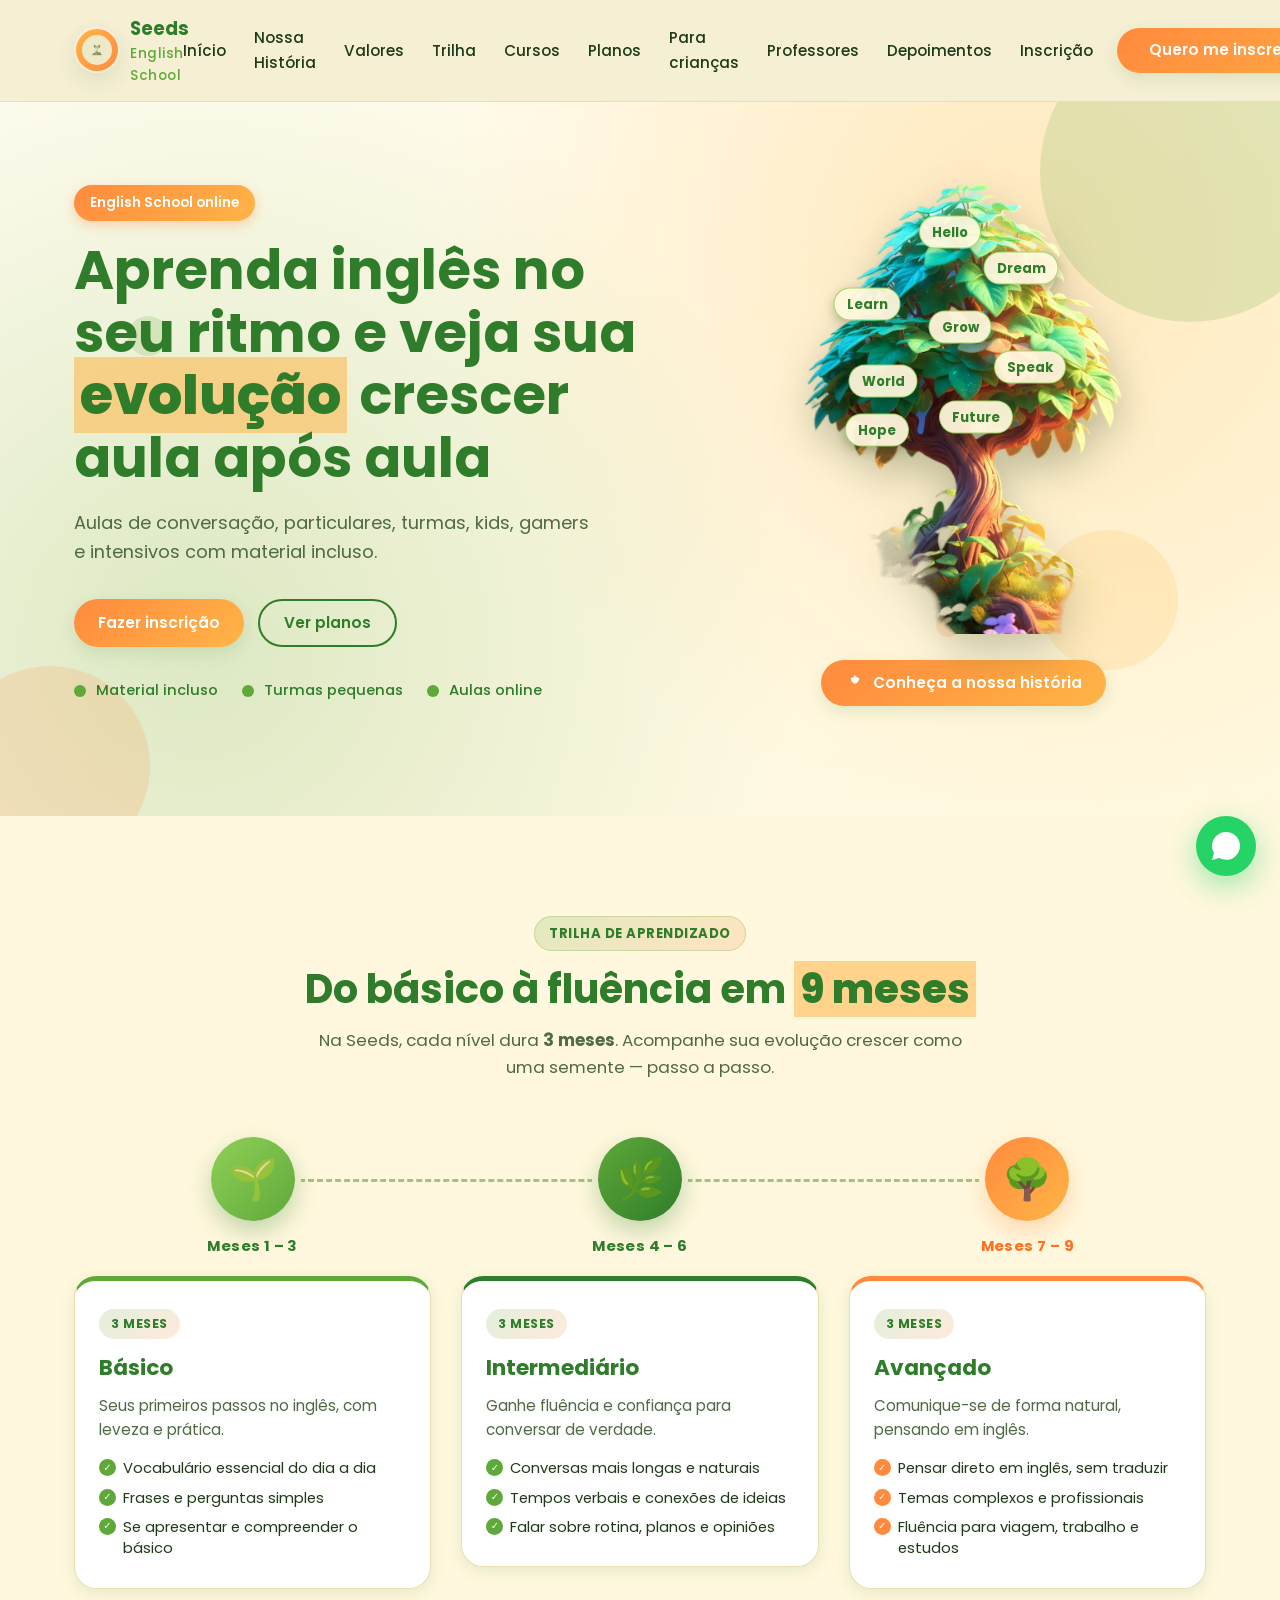
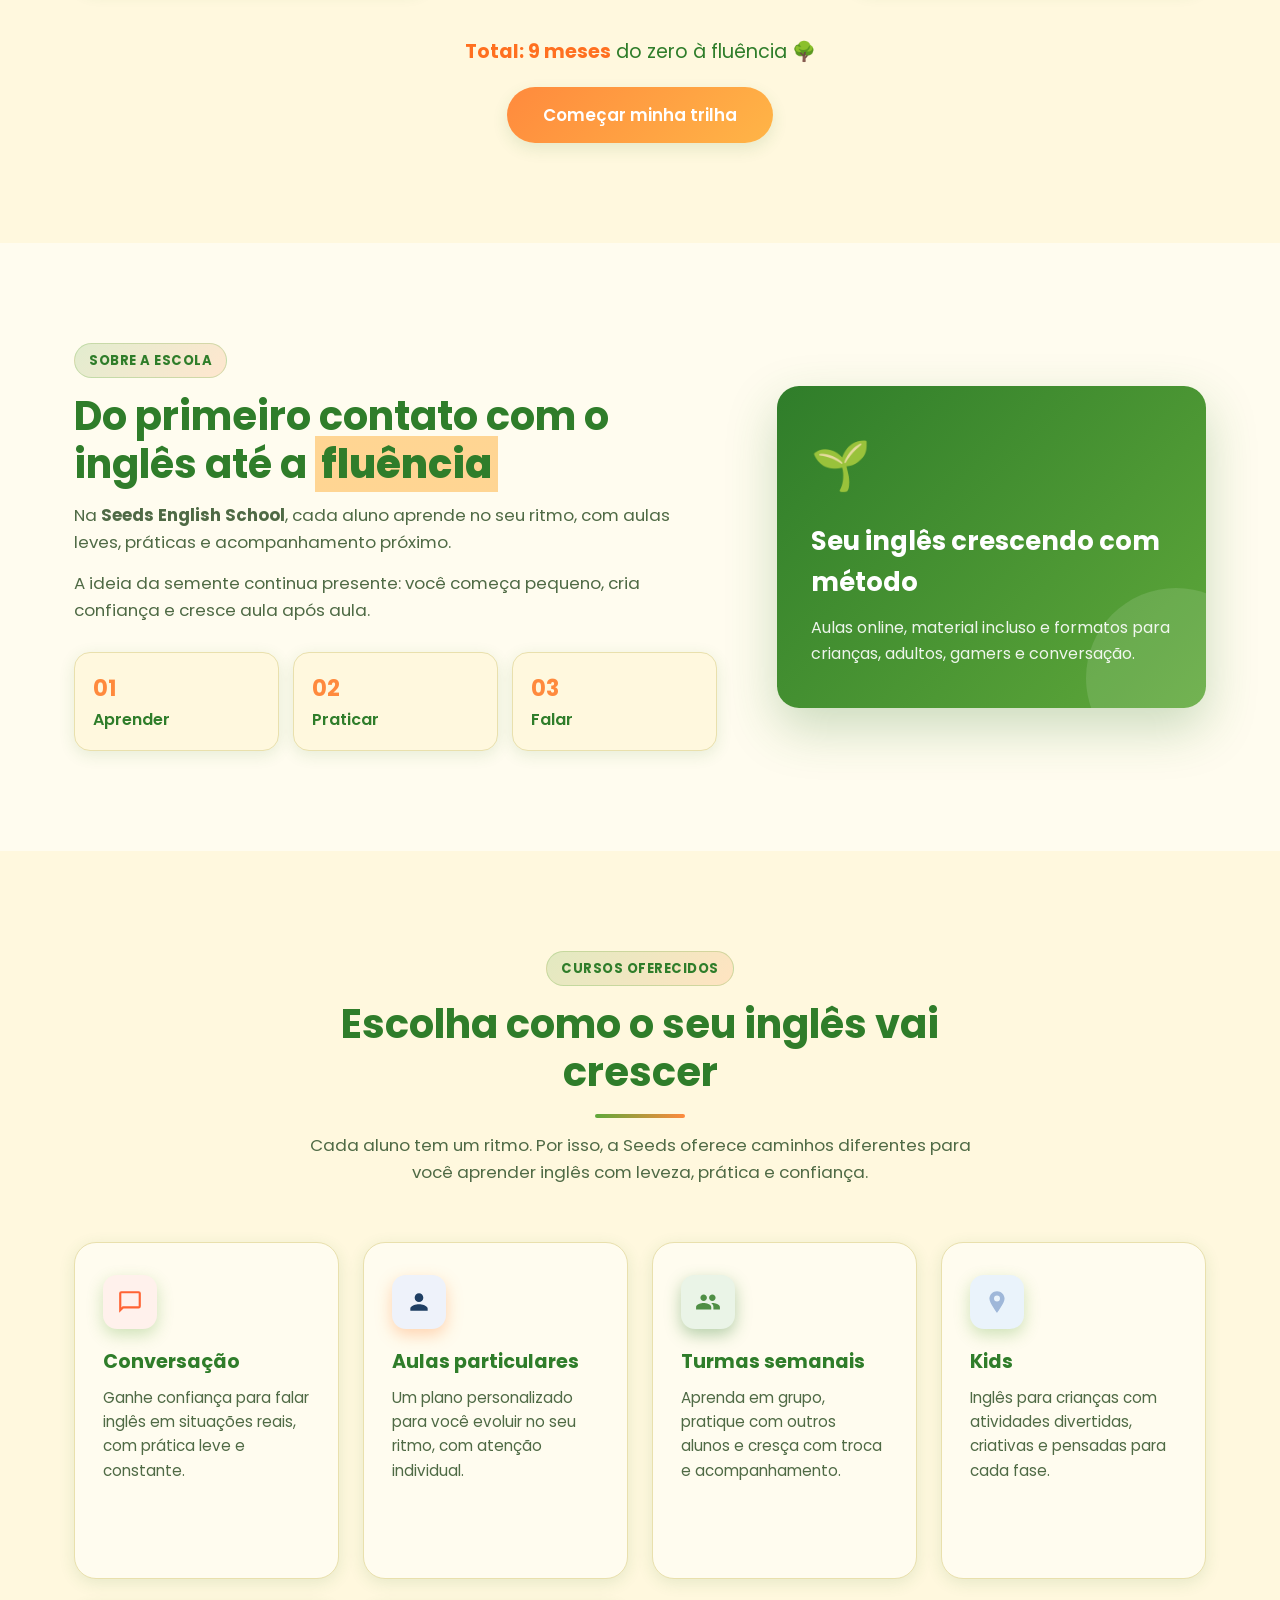
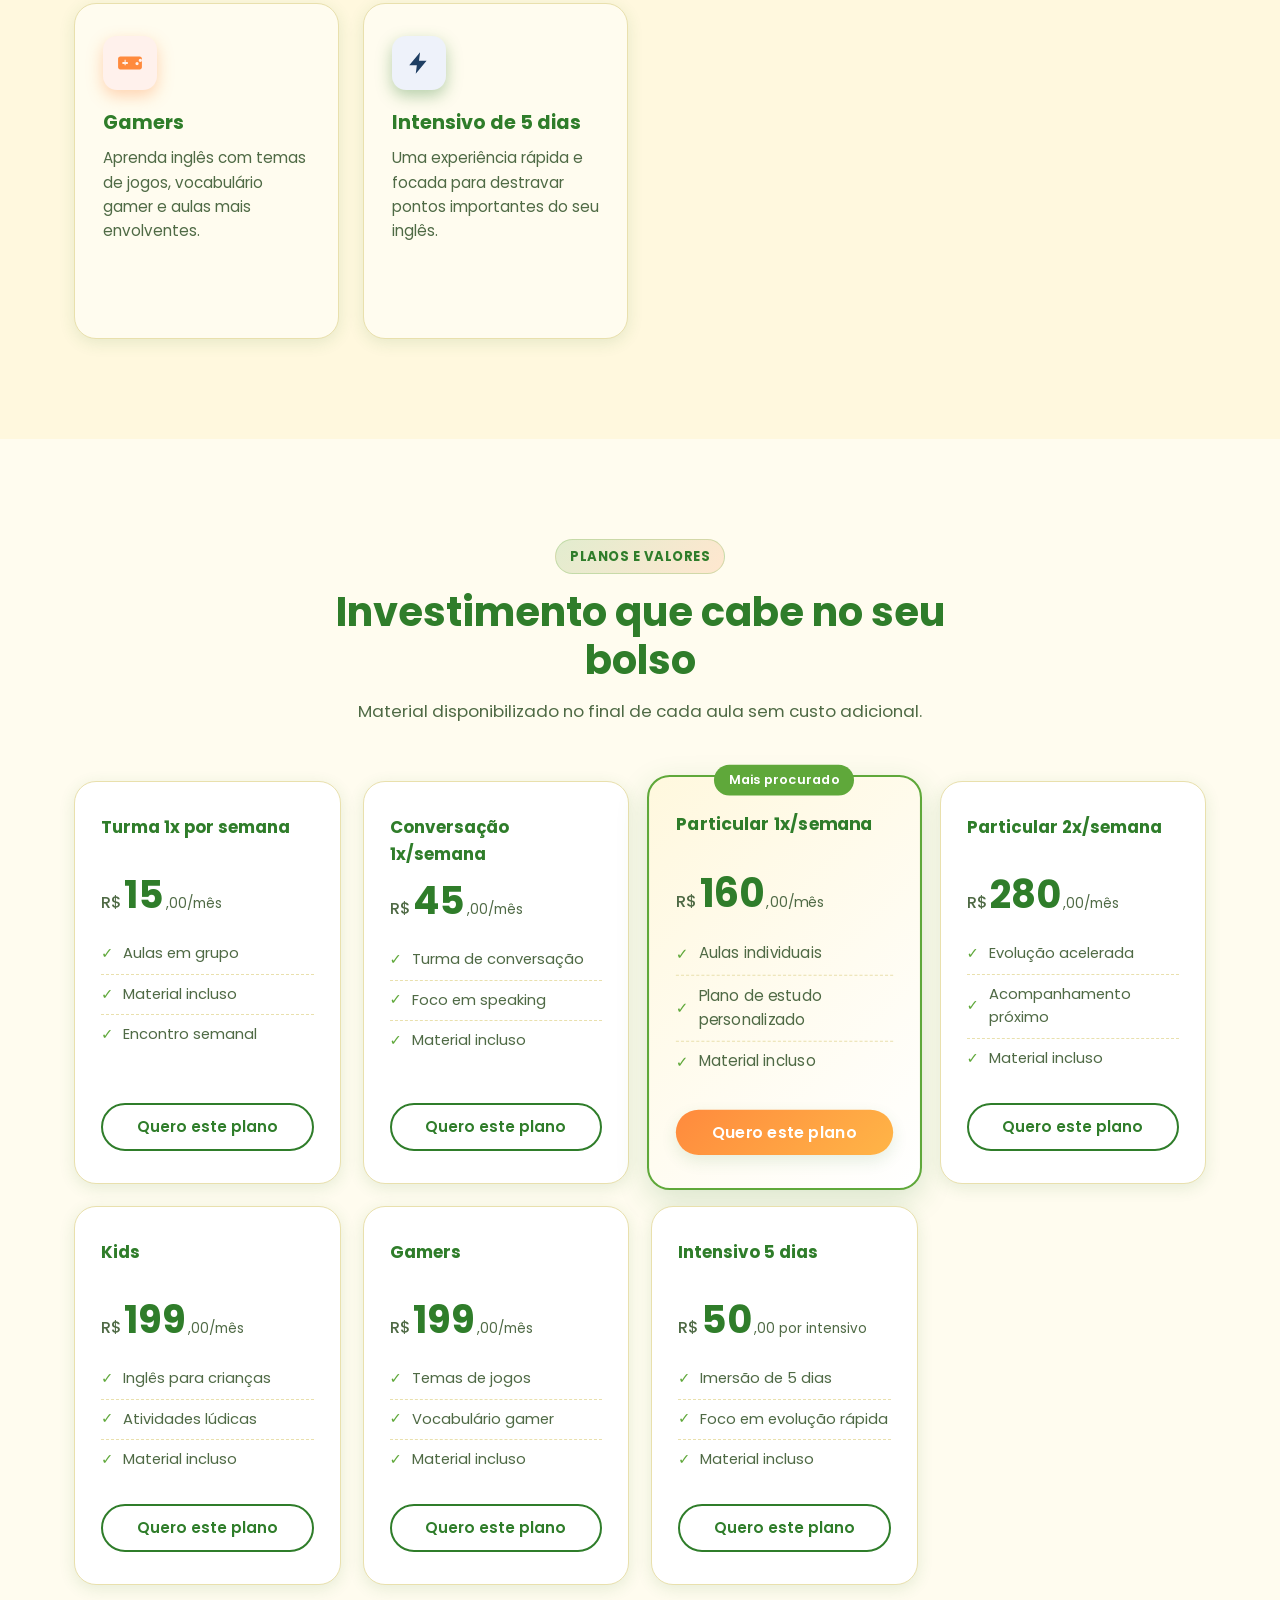
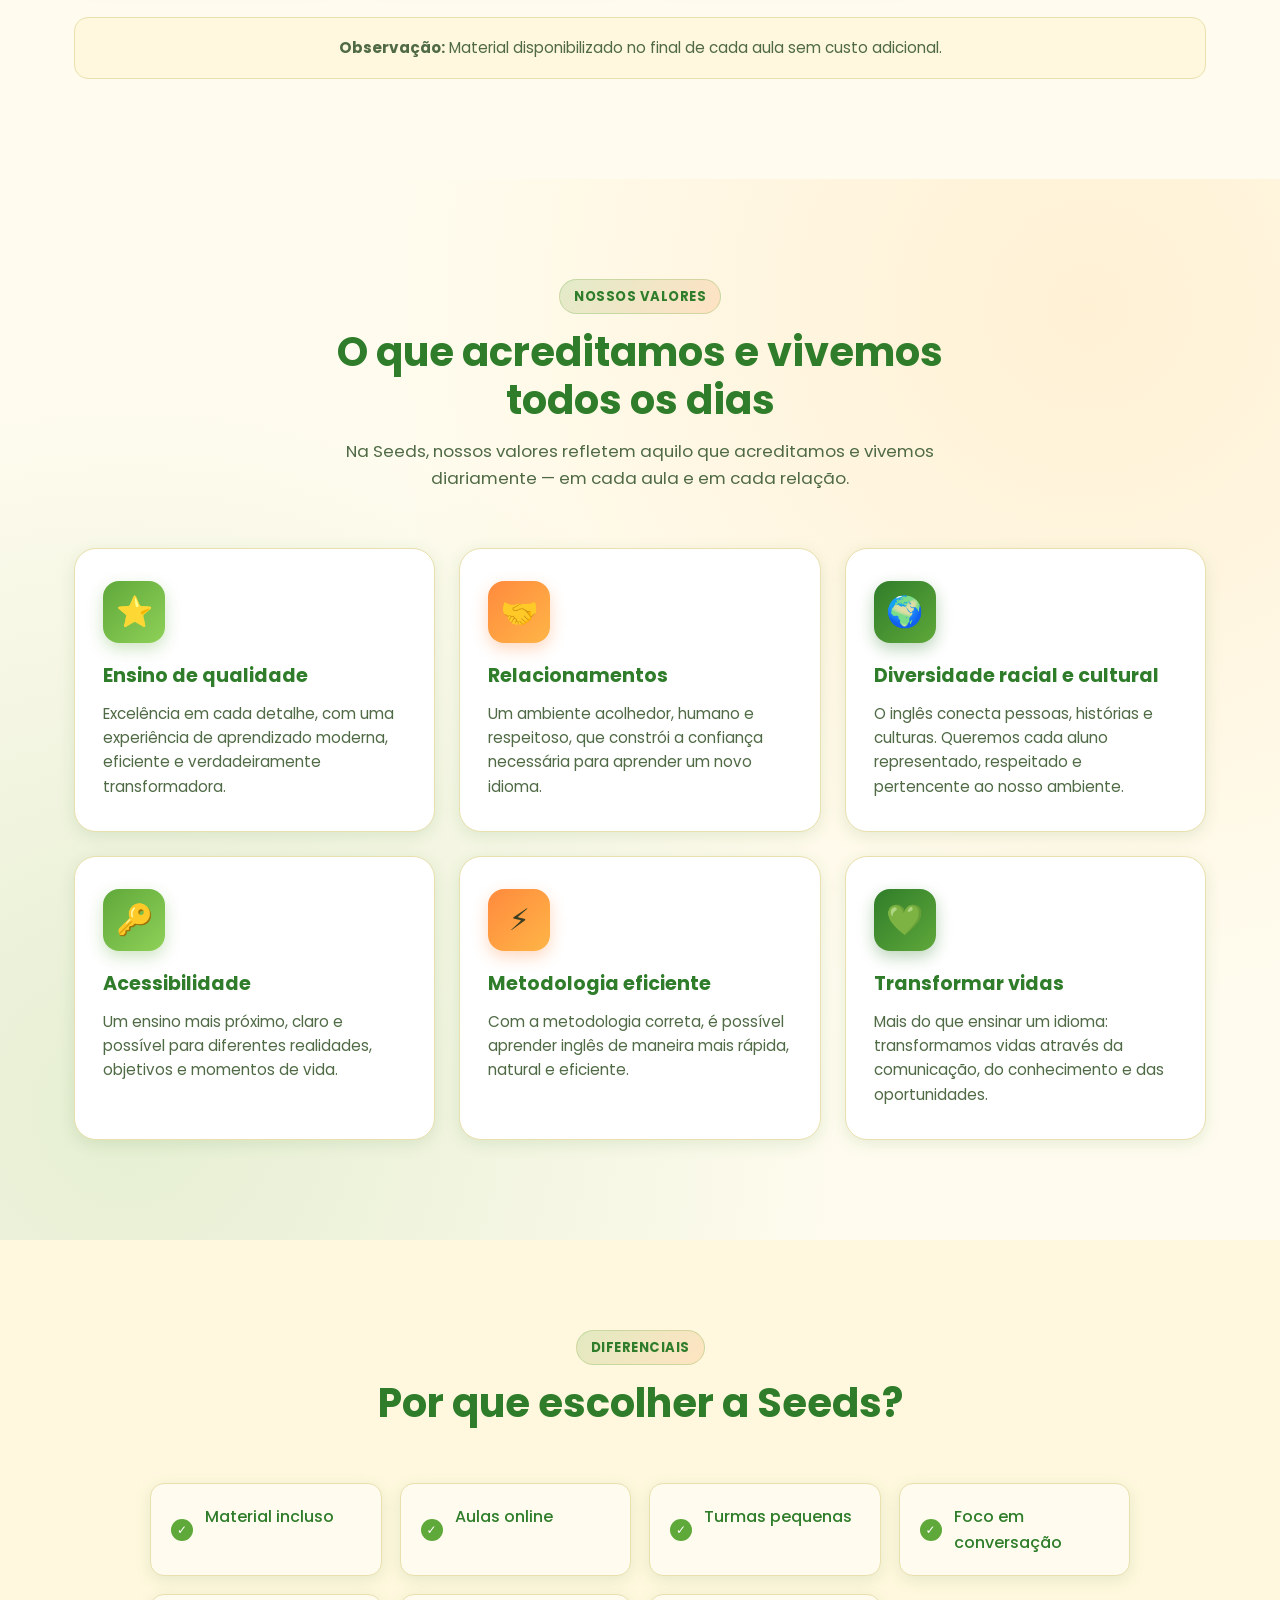
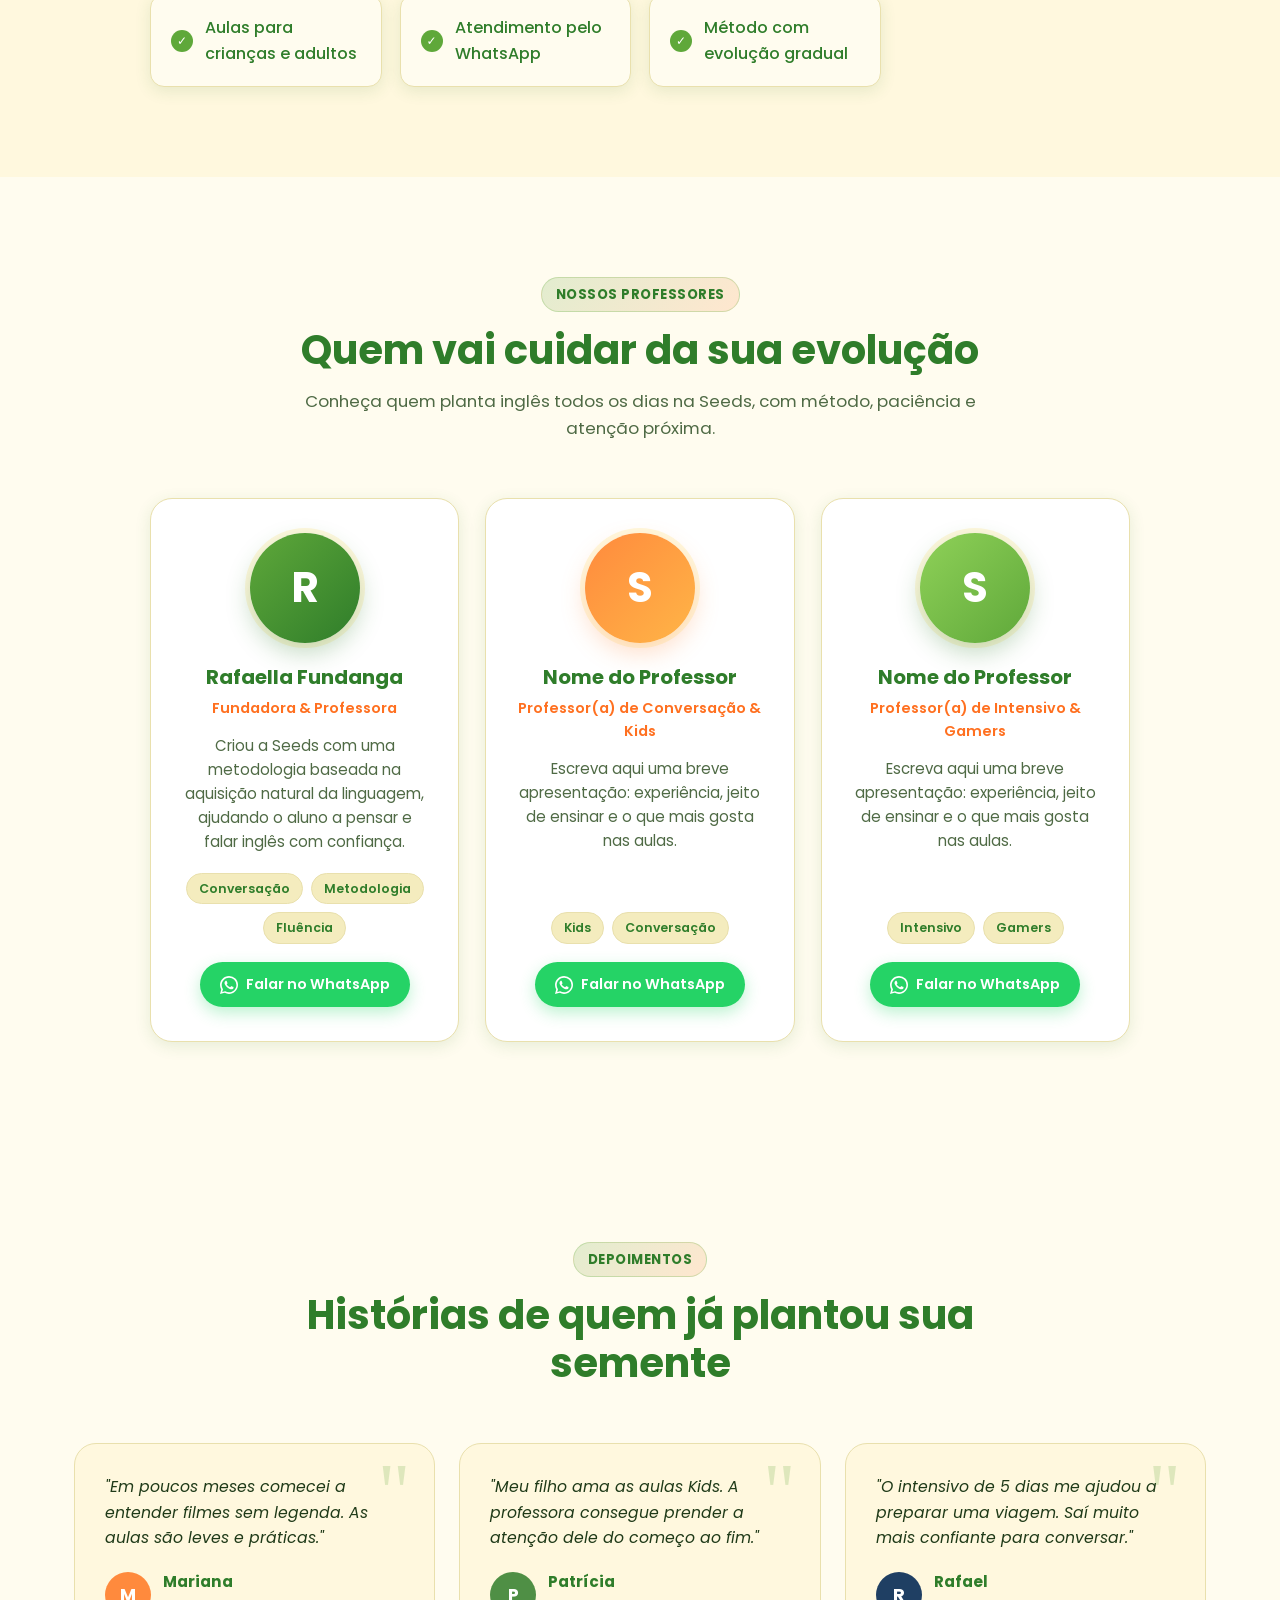
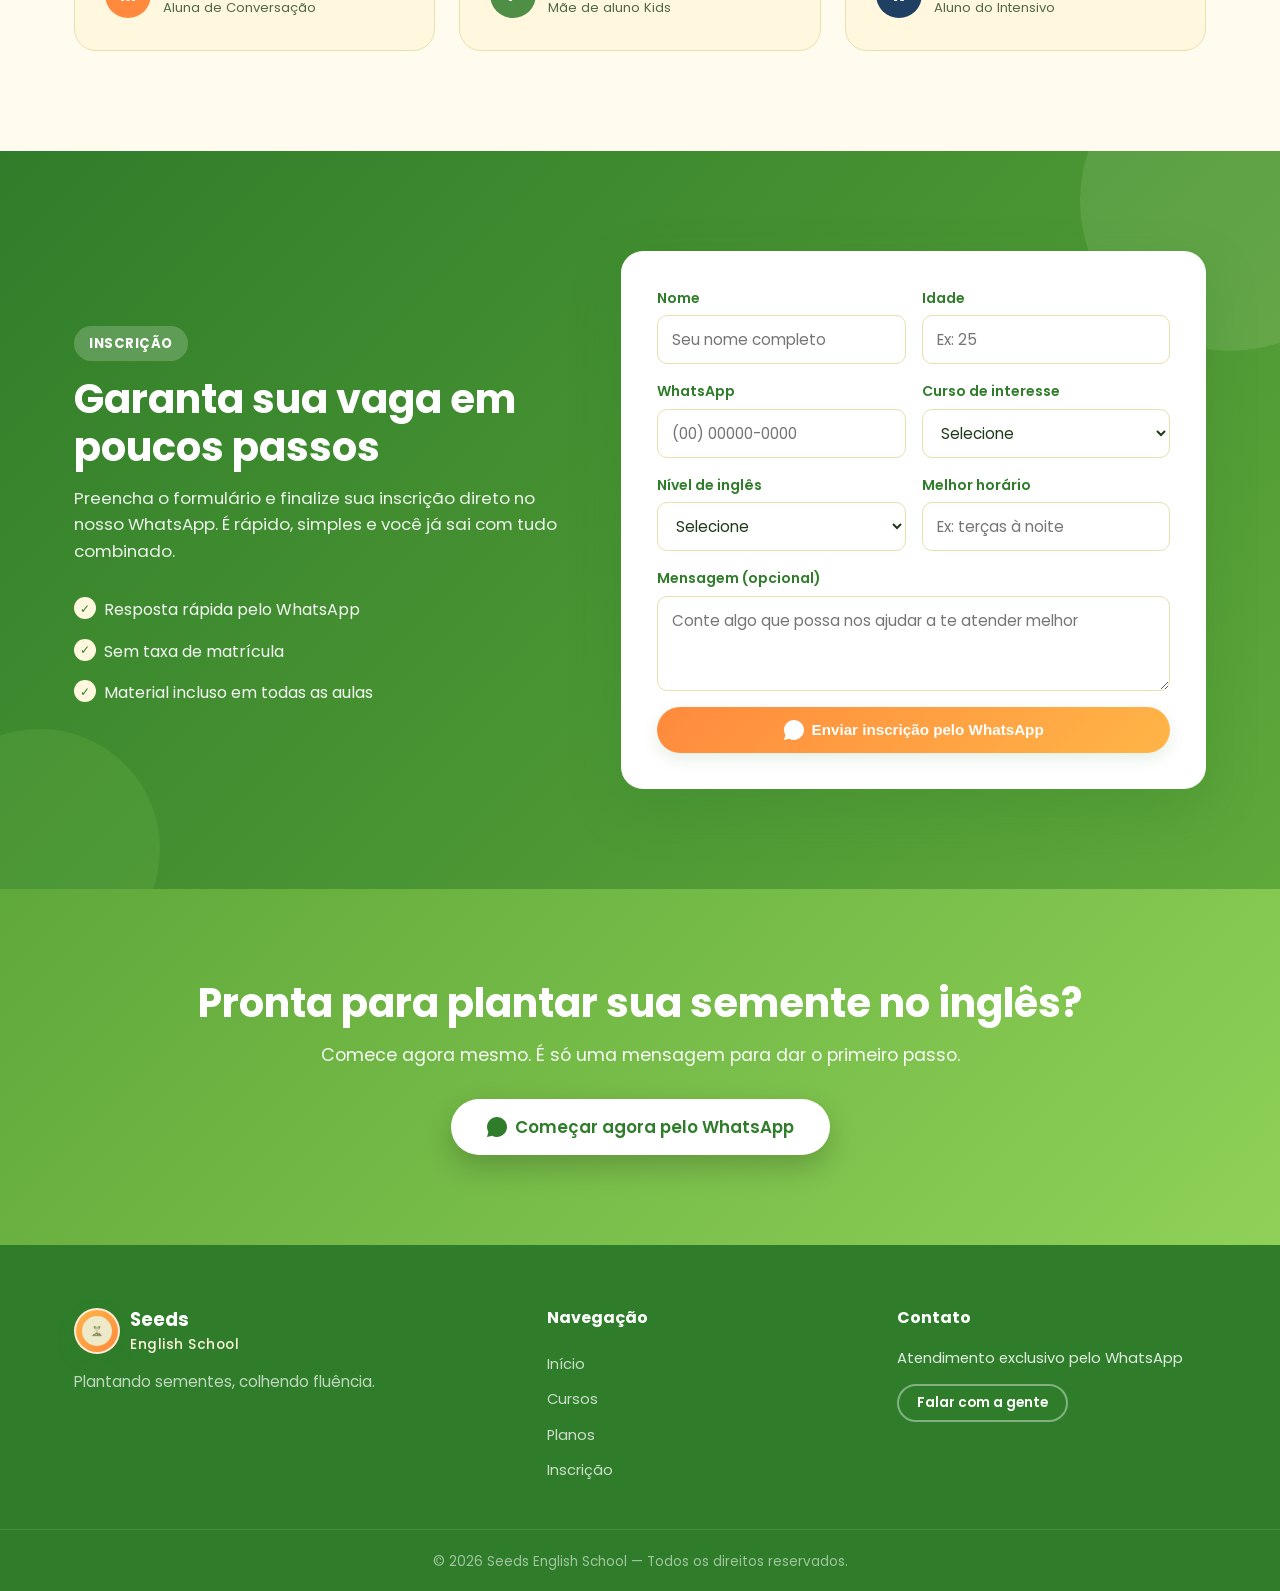
==== commit eb8b7013: "Adiciona Valores e reorganiza seções (Trilha, Sobre, Valores) - Nova seção "Nossos Valores" (6 cards" ====
--- a/index.html
+++ b/index.html
@@ -27,6 +27,7 @@
         <ul class="nav-list" id="navList">
           <li><a href="#inicio">Início</a></li>
           <li><a href="historia.html">Nossa História</a></li>
+          <li><a href="#valores">Valores</a></li>
           <li><a href="#trilha">Trilha</a></li>
           <li><a href="#cursos">Cursos</a></li>
           <li><a href="#planos">Planos</a></li>
@@ -93,6 +94,69 @@
           </svg>
           Conheça a nossa história
         </a>
+      </div>
+    </div>
+  </section>
+
+  <!-- TRILHA DE APRENDIZADO -->
+  <section class="trail" id="trilha">
+    <div class="container">
+      <div class="section-header">
+        <span class="section-tag">Trilha de aprendizado</span>
+        <h2>Do básico à fluência em <span class="highlight">9 meses</span></h2>
+        <p>Na Seeds, cada nível dura <strong>3 meses</strong>. Acompanhe sua evolução crescer como uma semente — passo a passo.</p>
+      </div>
+
+      <div class="trail-track">
+        <article class="trail-step step-1">
+          <div class="trail-node"><span class="trail-emoji">🌱</span></div>
+          <span class="trail-range">Meses 1 – 3</span>
+          <div class="trail-card">
+            <span class="trail-badge">3 meses</span>
+            <h3>Básico</h3>
+            <p>Seus primeiros passos no inglês, com leveza e prática.</p>
+            <ul>
+              <li>Vocabulário essencial do dia a dia</li>
+              <li>Frases e perguntas simples</li>
+              <li>Se apresentar e compreender o básico</li>
+            </ul>
+          </div>
+        </article>
+
+        <article class="trail-step step-2">
+          <div class="trail-node"><span class="trail-emoji">🌿</span></div>
+          <span class="trail-range">Meses 4 – 6</span>
+          <div class="trail-card">
+            <span class="trail-badge">3 meses</span>
+            <h3>Intermediário</h3>
+            <p>Ganhe fluência e confiança para conversar de verdade.</p>
+            <ul>
+              <li>Conversas mais longas e naturais</li>
+              <li>Tempos verbais e conexões de ideias</li>
+              <li>Falar sobre rotina, planos e opiniões</li>
+            </ul>
+          </div>
+        </article>
+
+        <article class="trail-step step-3">
+          <div class="trail-node"><span class="trail-emoji">🌳</span></div>
+          <span class="trail-range">Meses 7 – 9</span>
+          <div class="trail-card">
+            <span class="trail-badge">3 meses</span>
+            <h3>Avançado</h3>
+            <p>Comunique-se de forma natural, pensando em inglês.</p>
+            <ul>
+              <li>Pensar direto em inglês, sem traduzir</li>
+              <li>Temas complexos e profissionais</li>
+              <li>Fluência para viagem, trabalho e estudos</li>
+            </ul>
+          </div>
+        </article>
+      </div>
+
+      <div class="trail-footer">
+        <p><strong>Total: 9 meses</strong> do zero à fluência 🌳</p>
+        <a href="#inscricao" class="btn btn-primary btn-large">Começar minha trilha</a>
       </div>
     </div>
   </section>
@@ -126,69 +190,6 @@
     </div>
   </section>
 
-  <!-- TRILHA DE APRENDIZADO -->
-  <section class="trail" id="trilha">
-    <div class="container">
-      <div class="section-header">
-        <span class="section-tag">Trilha de aprendizado</span>
-        <h2>Do básico à fluência em <span class="highlight">9 meses</span></h2>
-        <p>Na Seeds, cada nível dura <strong>3 meses</strong>. Acompanhe sua evolução crescer como uma semente — passo a passo.</p>
-      </div>
-
-      <div class="trail-track">
-        <article class="trail-step step-1">
-          <div class="trail-node"><span class="trail-emoji">🌱</span></div>
-          <span class="trail-range">Meses 1 – 3</span>
-          <div class="trail-card">
-            <span class="trail-badge">3 meses</span>
-            <h3>Básico</h3>
-            <p>Seus primeiros passos no inglês, com leveza e prática.</p>
-            <ul>
-              <li>Vocabulário essencial do dia a dia</li>
-              <li>Frases e perguntas simples</li>
-              <li>Se apresentar e compreender o básico</li>
-            </ul>
-          </div>
-        </article>
-
-        <article class="trail-step step-2">
-          <div class="trail-node"><span class="trail-emoji">🌿</span></div>
-          <span class="trail-range">Meses 4 – 6</span>
-          <div class="trail-card">
-            <span class="trail-badge">3 meses</span>
-            <h3>Intermediário</h3>
-            <p>Ganhe fluência e confiança para conversar de verdade.</p>
-            <ul>
-              <li>Conversas mais longas e naturais</li>
-              <li>Tempos verbais e conexões de ideias</li>
-              <li>Falar sobre rotina, planos e opiniões</li>
-            </ul>
-          </div>
-        </article>
-
-        <article class="trail-step step-3">
-          <div class="trail-node"><span class="trail-emoji">🌳</span></div>
-          <span class="trail-range">Meses 7 – 9</span>
-          <div class="trail-card">
-            <span class="trail-badge">3 meses</span>
-            <h3>Avançado</h3>
-            <p>Comunique-se de forma natural, pensando em inglês.</p>
-            <ul>
-              <li>Pensar direto em inglês, sem traduzir</li>
-              <li>Temas complexos e profissionais</li>
-              <li>Fluência para viagem, trabalho e estudos</li>
-            </ul>
-          </div>
-        </article>
-      </div>
-
-      <div class="trail-footer">
-        <p><strong>Total: 9 meses</strong> do zero à fluência 🌳</p>
-        <a href="#inscricao" class="btn btn-primary btn-large">Começar minha trilha</a>
-      </div>
-    </div>
-  </section>
-
   <!-- CURSOS -->
   <section class="courses" id="cursos">
     <div class="container">
@@ -350,6 +351,55 @@
       <p class="plans-note">
         <strong>Observação:</strong> Material disponibilizado no final de cada aula sem custo adicional.
       </p>
+    </div>
+  </section>
+
+  <!-- VALORES -->
+  <section class="values" id="valores">
+    <div class="container">
+      <div class="section-header">
+        <span class="section-tag">Nossos valores</span>
+        <h2>O que acreditamos e vivemos todos os dias</h2>
+        <p>Na Seeds, nossos valores refletem aquilo que acreditamos e vivemos diariamente — em cada aula e em cada relação.</p>
+      </div>
+
+      <div class="values-grid">
+        <article class="value-card">
+          <div class="value-icon">⭐</div>
+          <h3>Ensino de qualidade</h3>
+          <p>Excelência em cada detalhe, com uma experiência de aprendizado moderna, eficiente e verdadeiramente transformadora.</p>
+        </article>
+
+        <article class="value-card">
+          <div class="value-icon">🤝</div>
+          <h3>Relacionamentos</h3>
+          <p>Um ambiente acolhedor, humano e respeitoso, que constrói a confiança necessária para aprender um novo idioma.</p>
+        </article>
+
+        <article class="value-card">
+          <div class="value-icon">🌍</div>
+          <h3>Diversidade racial e cultural</h3>
+          <p>O inglês conecta pessoas, histórias e culturas. Queremos cada aluno representado, respeitado e pertencente ao nosso ambiente.</p>
+        </article>
+
+        <article class="value-card">
+          <div class="value-icon">🔑</div>
+          <h3>Acessibilidade</h3>
+          <p>Um ensino mais próximo, claro e possível para diferentes realidades, objetivos e momentos de vida.</p>
+        </article>
+
+        <article class="value-card">
+          <div class="value-icon">⚡</div>
+          <h3>Metodologia eficiente</h3>
+          <p>Com a metodologia correta, é possível aprender inglês de maneira mais rápida, natural e eficiente.</p>
+        </article>
+
+        <article class="value-card">
+          <div class="value-icon">💚</div>
+          <h3>Transformar vidas</h3>
+          <p>Mais do que ensinar um idioma: transformamos vidas através da comunicação, do conhecimento e das oportunidades.</p>
+        </article>
+      </div>
     </div>
   </section>
 
--- a/style.css
+++ b/style.css
@@ -1201,6 +1201,60 @@
   .leaf-word{font-size:.74rem;padding:4px 9px}
 }
 
+/* ====== VALORES ====== */
+.values{
+  padding:100px 0;
+  background:
+    radial-gradient(circle at 85% 12%, rgba(255,181,71,.16), transparent 50%),
+    radial-gradient(circle at 10% 88%, rgba(95,168,58,.16), transparent 50%),
+    var(--cream-soft);
+}
+.values-grid{
+  display:grid;
+  grid-template-columns:repeat(auto-fit,minmax(280px,1fr));
+  gap:24px;
+}
+.value-card{
+  background:#fff;
+  border:1px solid var(--border);
+  border-radius:var(--radius-lg);
+  padding:32px 28px;
+  box-shadow:var(--shadow-sm);
+  transition:transform .3s,box-shadow .3s;
+}
+.value-card:hover{
+  transform:translateY(-6px);
+  box-shadow:var(--shadow-md);
+}
+.value-icon{
+  width:62px;height:62px;
+  border-radius:16px;
+  display:flex;align-items:center;justify-content:center;
+  font-size:30px;
+  margin-bottom:18px;
+  background:linear-gradient(135deg,var(--green),var(--green-light));
+  box-shadow:0 6px 16px rgba(95,168,58,.30);
+}
+.value-card:nth-child(2) .value-icon,
+.value-card:nth-child(5) .value-icon{
+  background:linear-gradient(135deg,var(--accent),var(--accent-warm));
+  box-shadow:0 6px 16px rgba(255,138,61,.32);
+}
+.value-card:nth-child(3) .value-icon,
+.value-card:nth-child(6) .value-icon{
+  background:linear-gradient(135deg,var(--green-dark),var(--green));
+  box-shadow:0 6px 16px rgba(47,125,42,.32);
+}
+.value-card h3{
+  font-size:1.2rem;
+  color:var(--green-dark);
+  margin-bottom:10px;
+}
+.value-card p{
+  color:var(--text-muted);
+  font-size:.95rem;
+}
+
 /* ====== PROFESSORES ====== */
 .teachers{padding:100px 0;background:var(--cream-soft)}
 .team-grid{
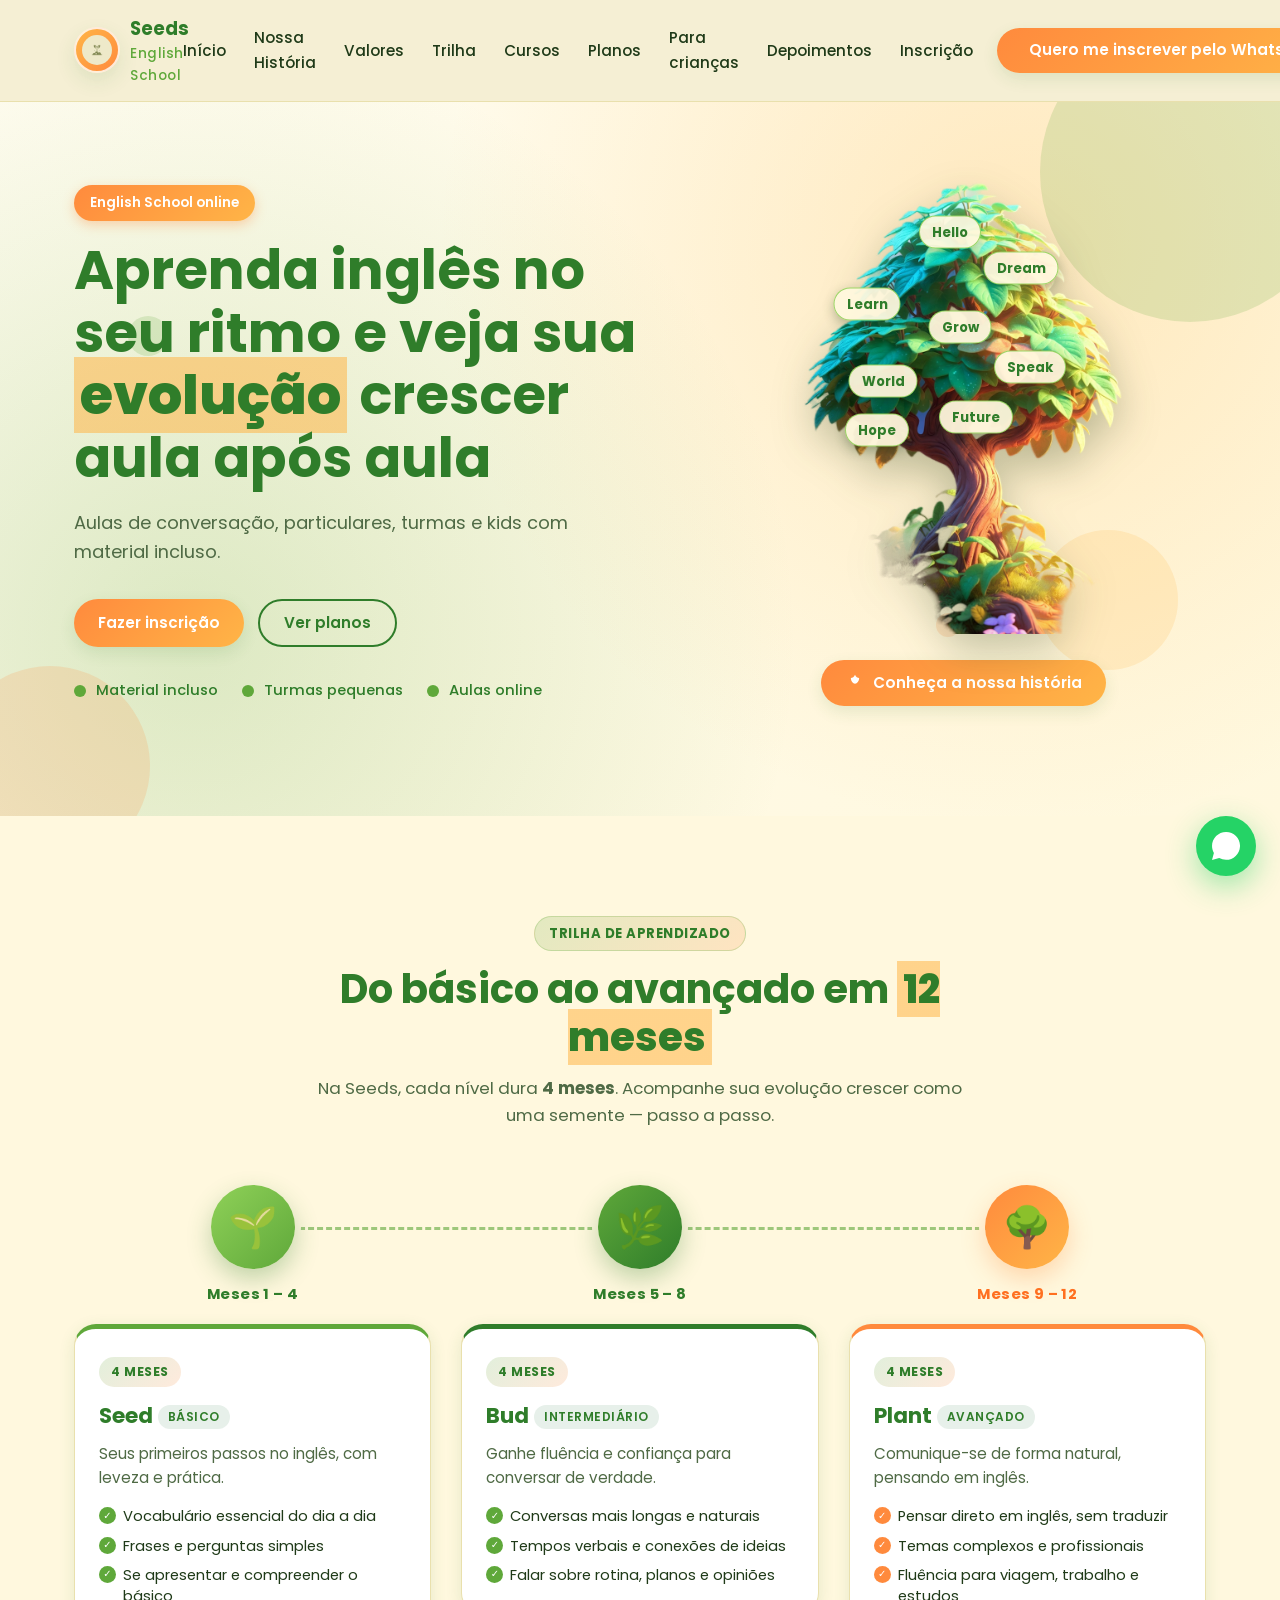
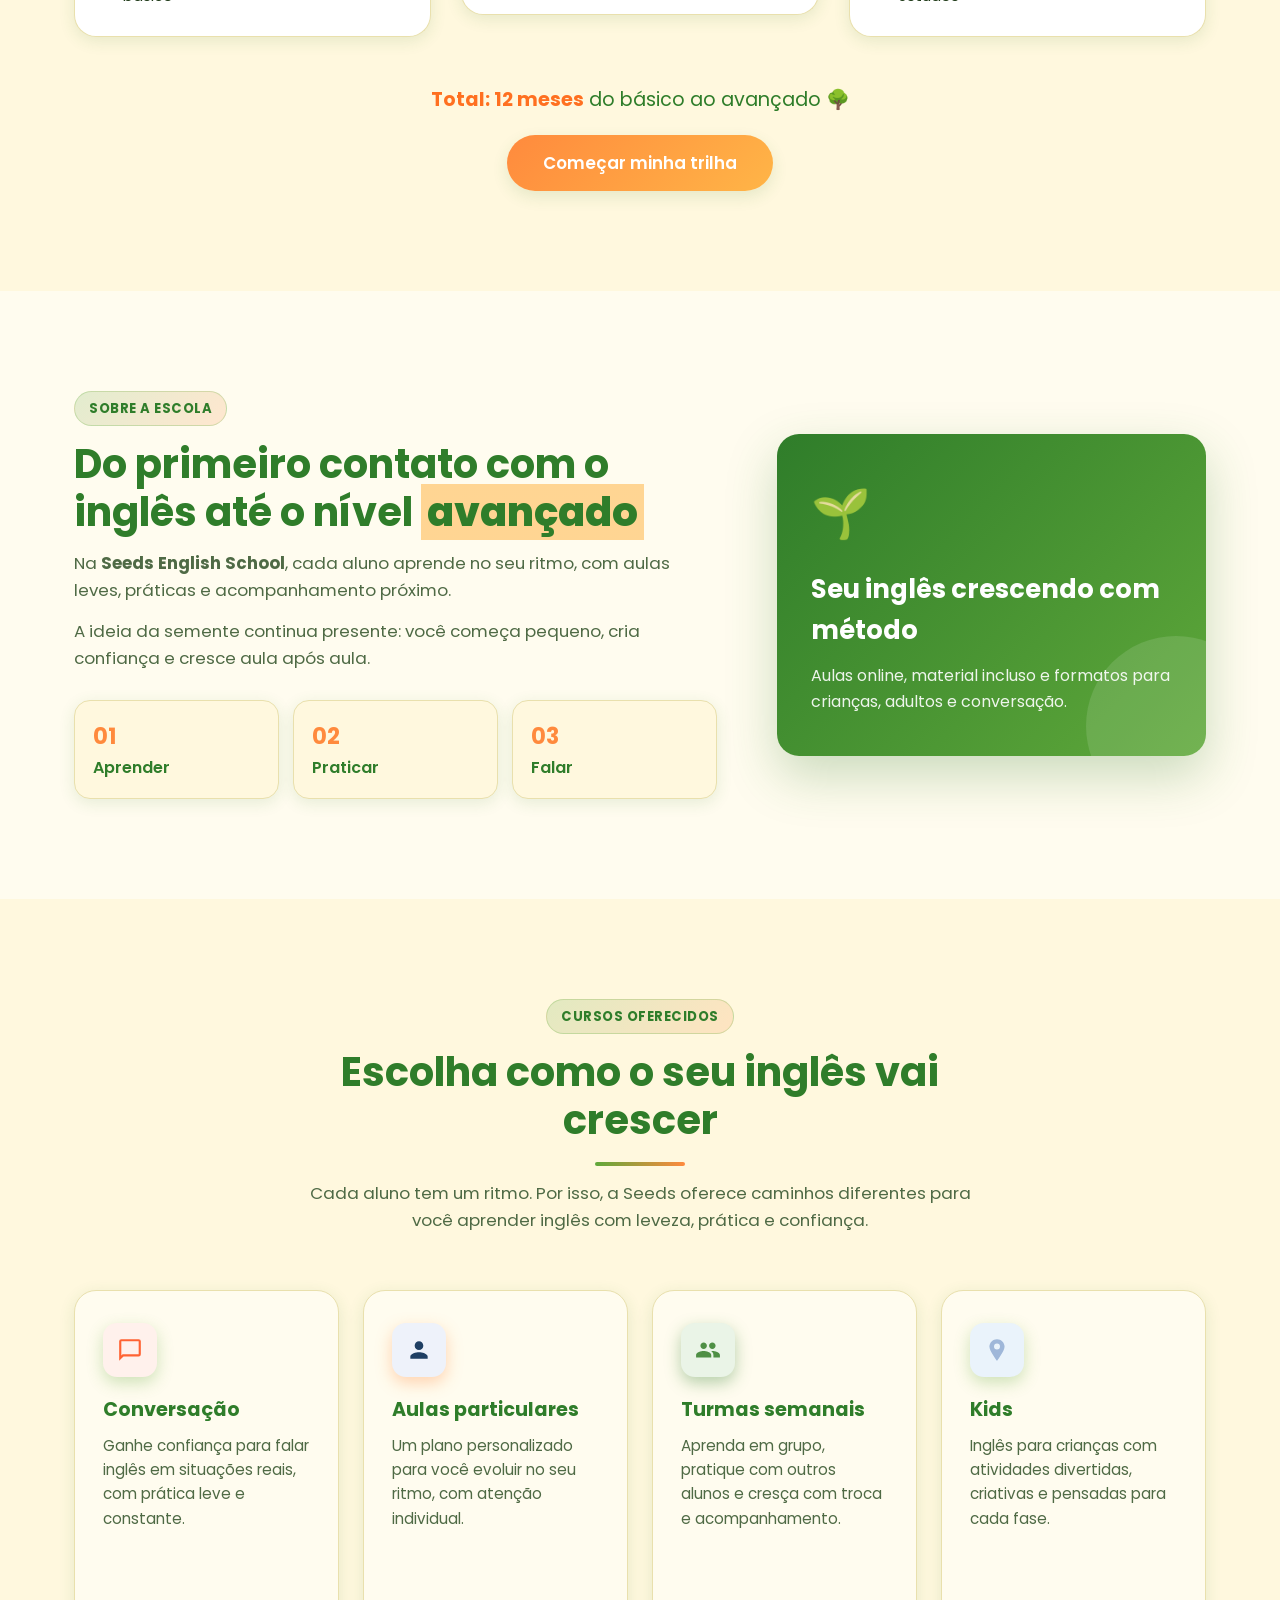
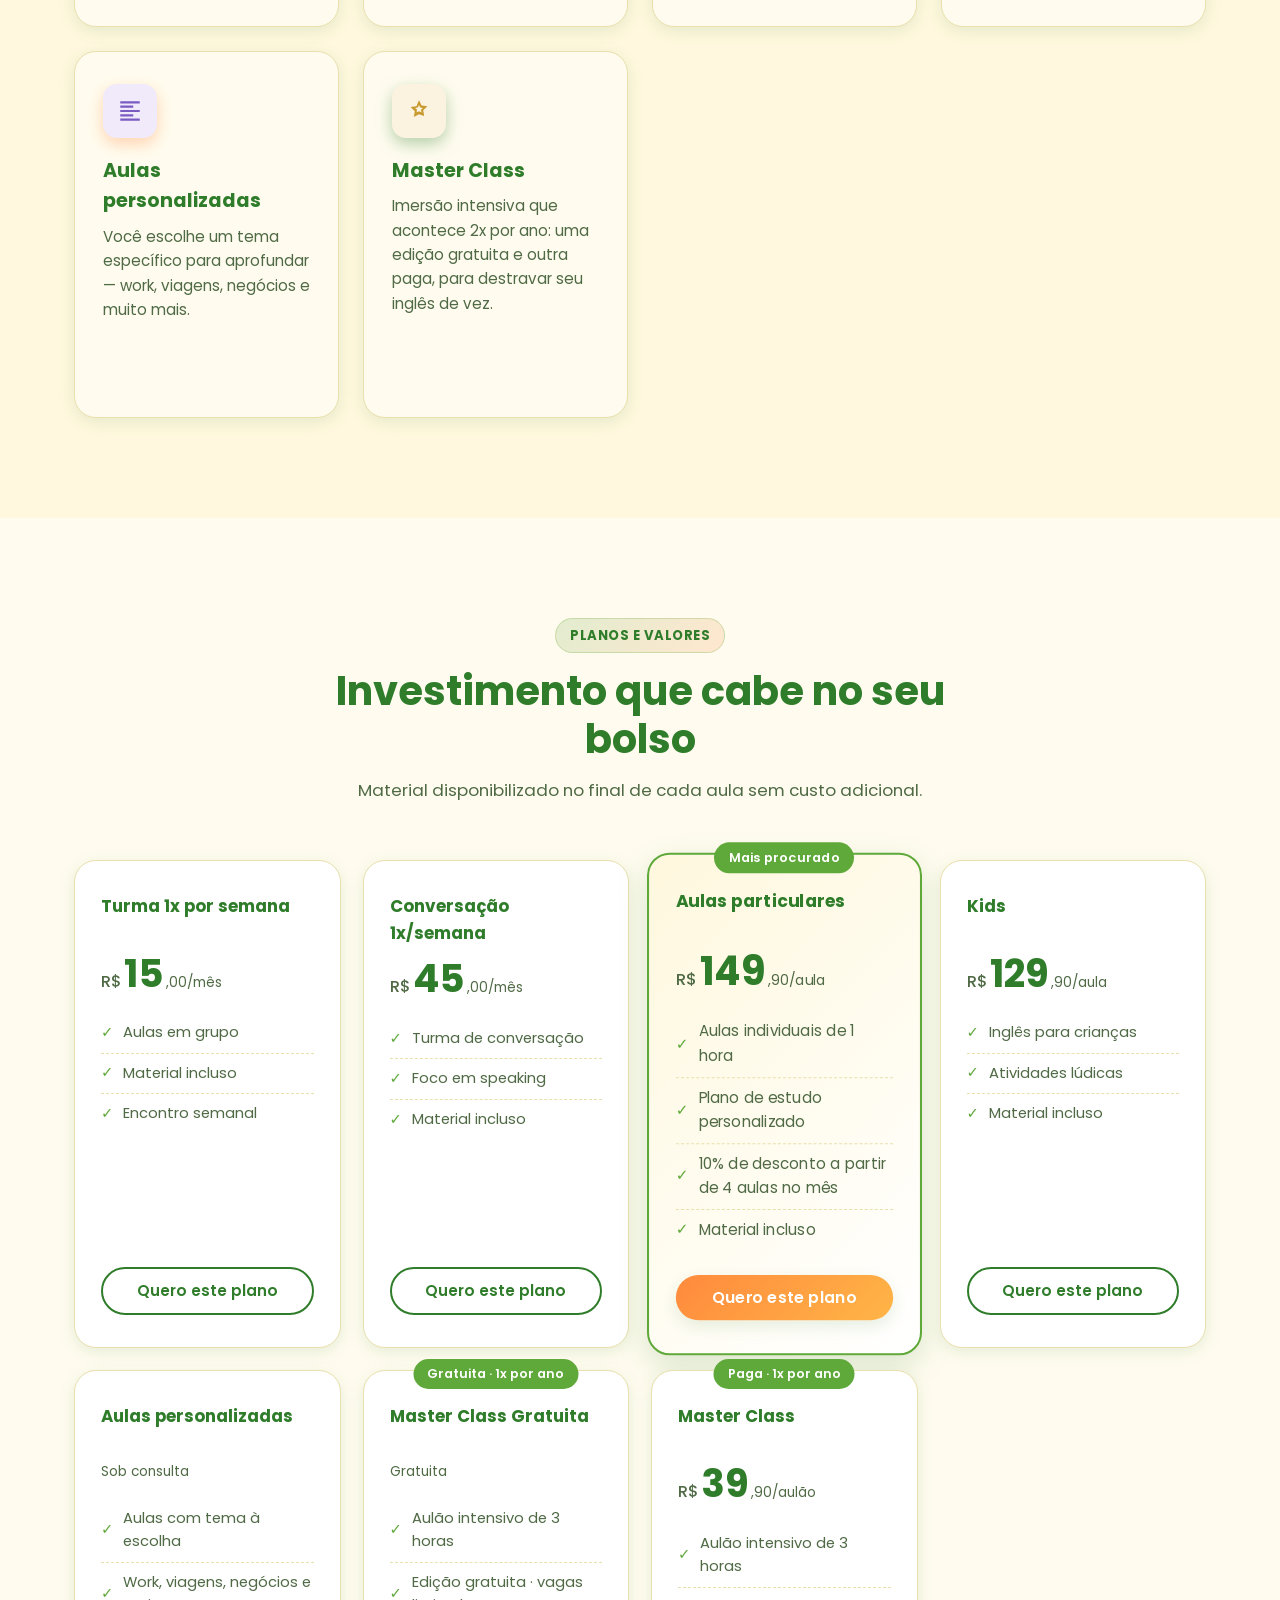
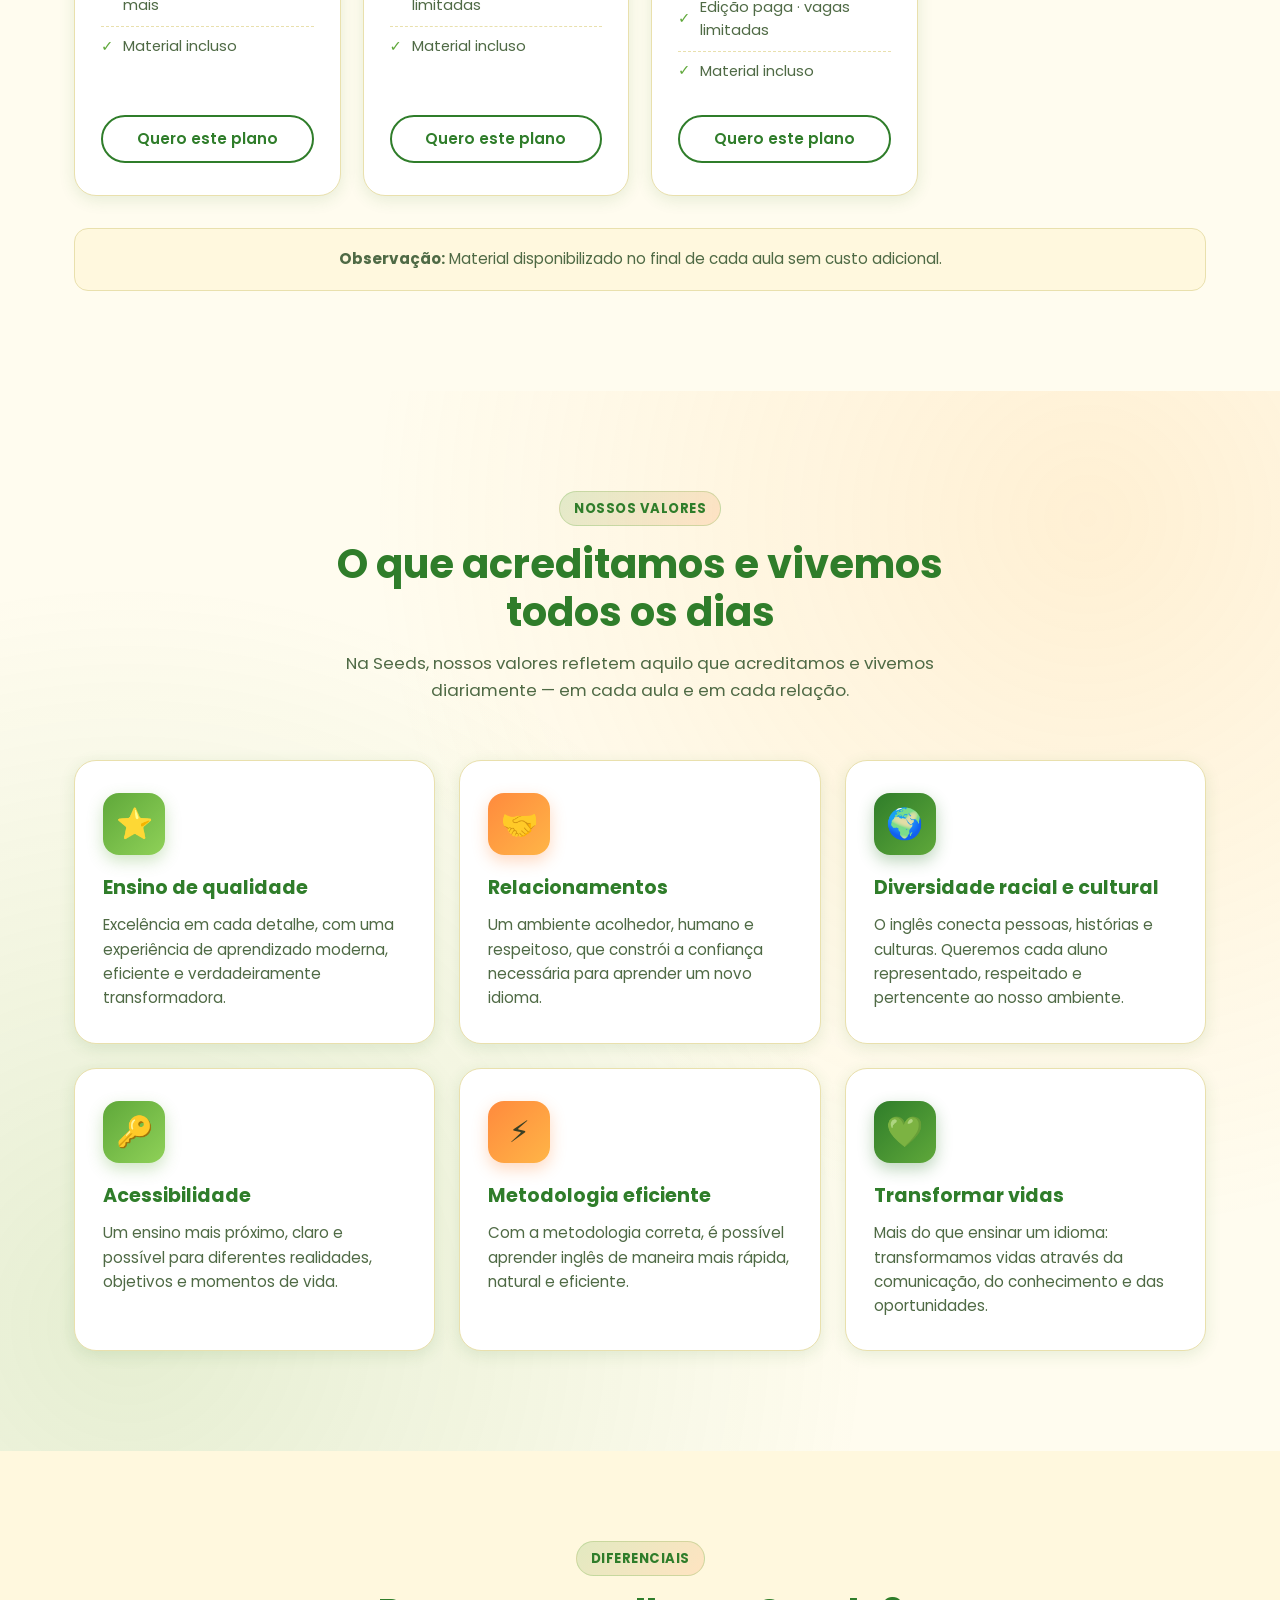
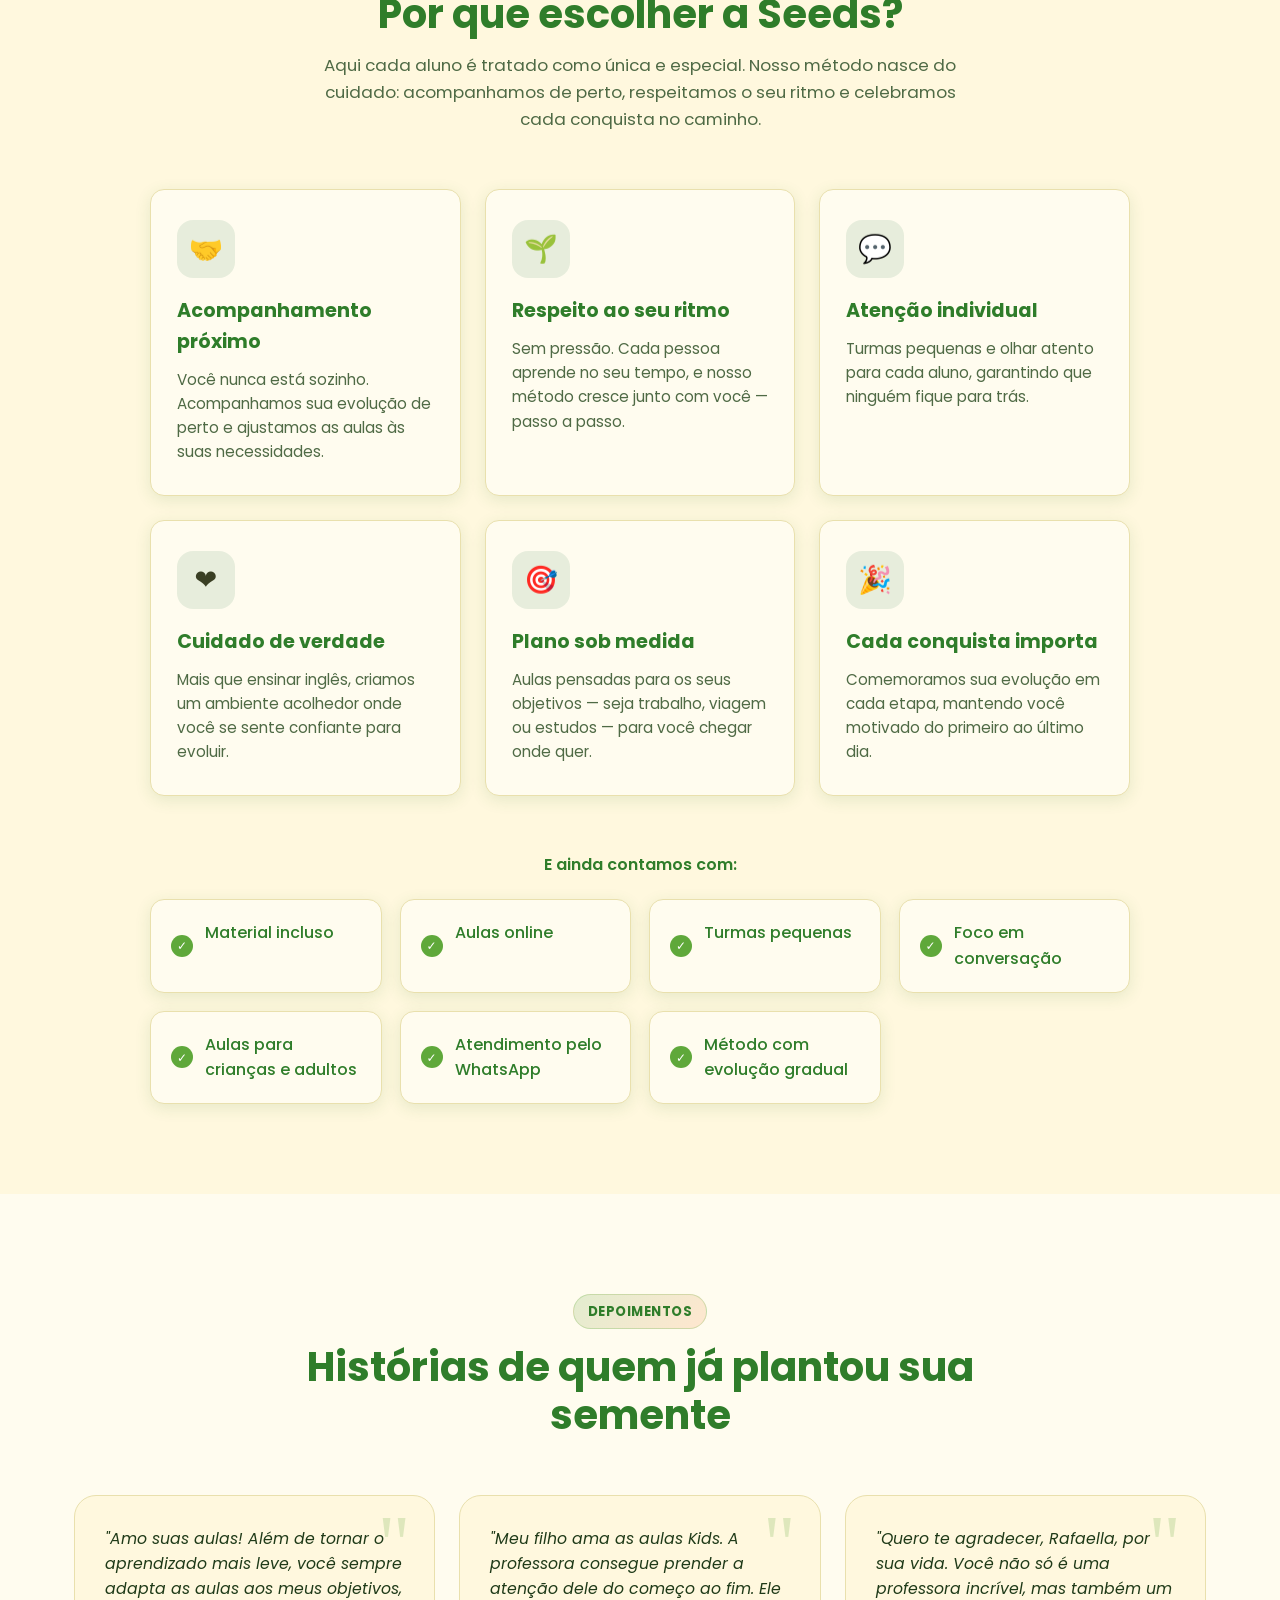
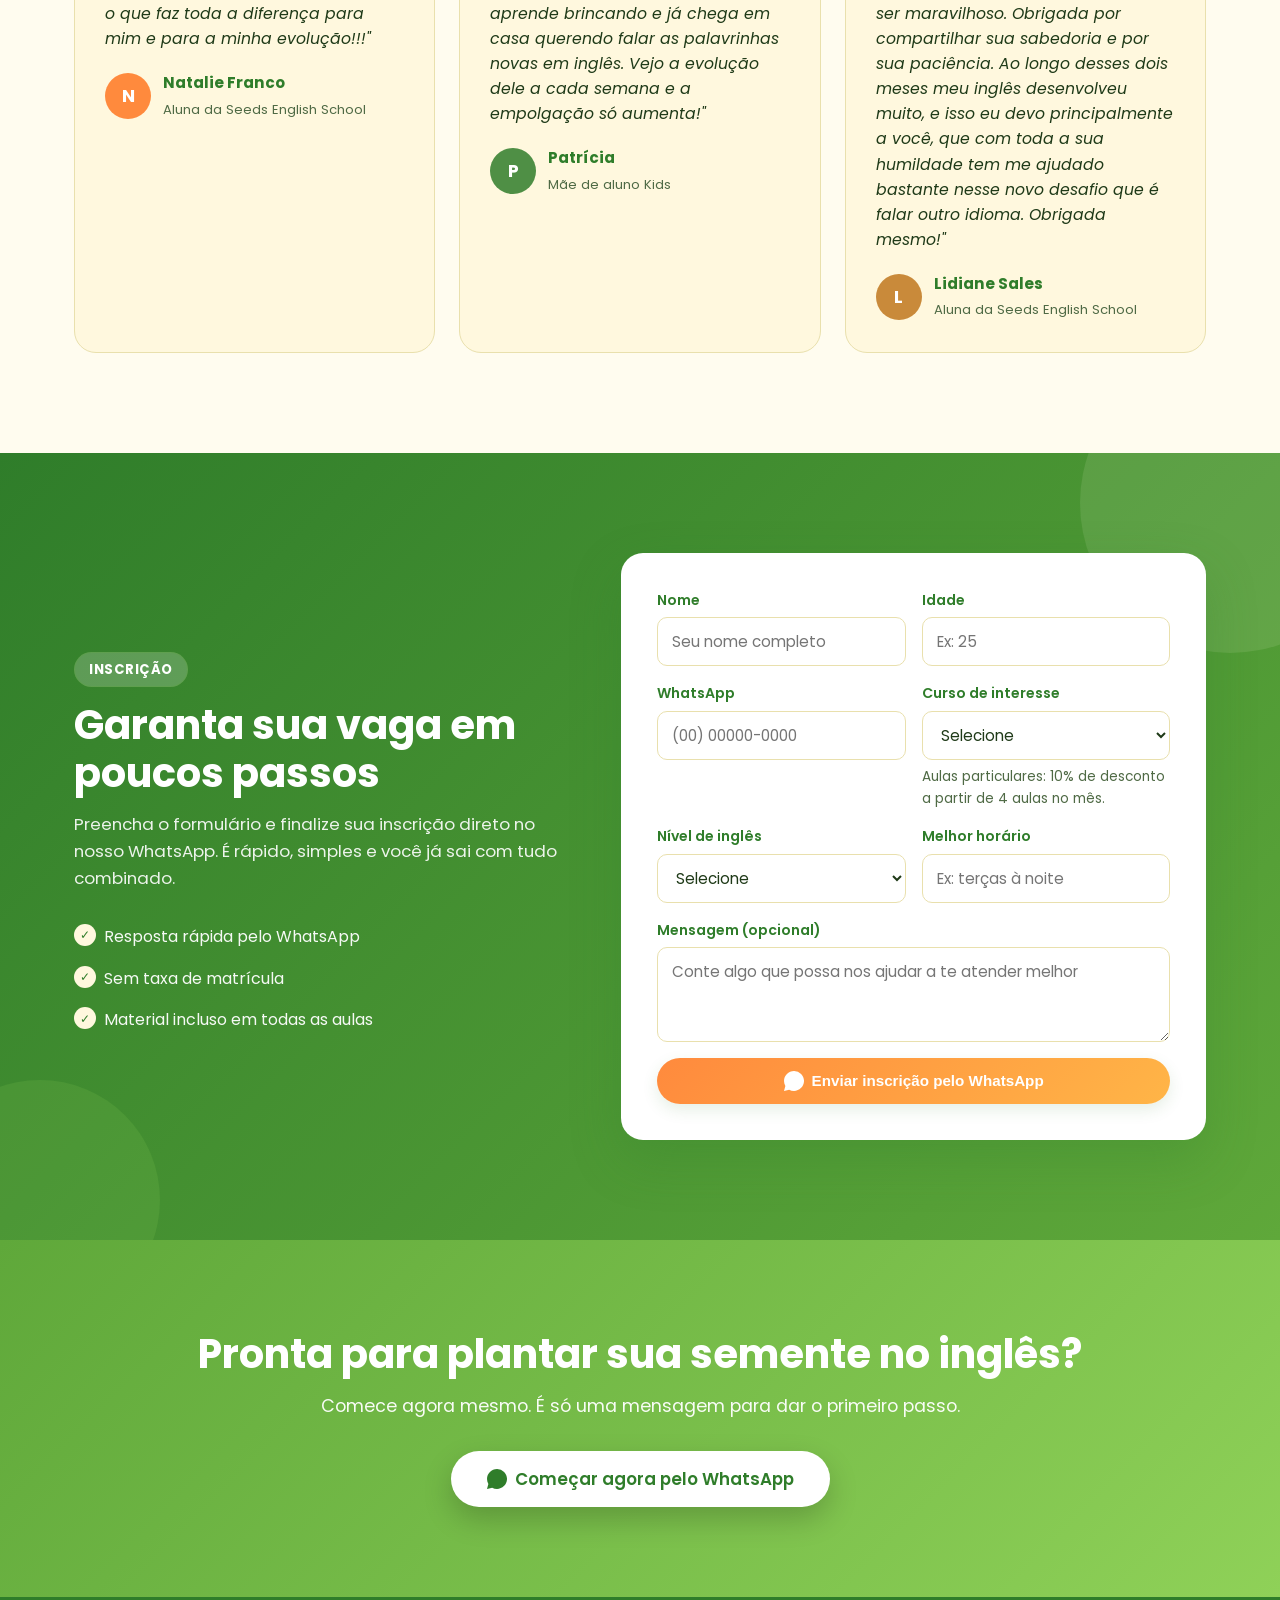
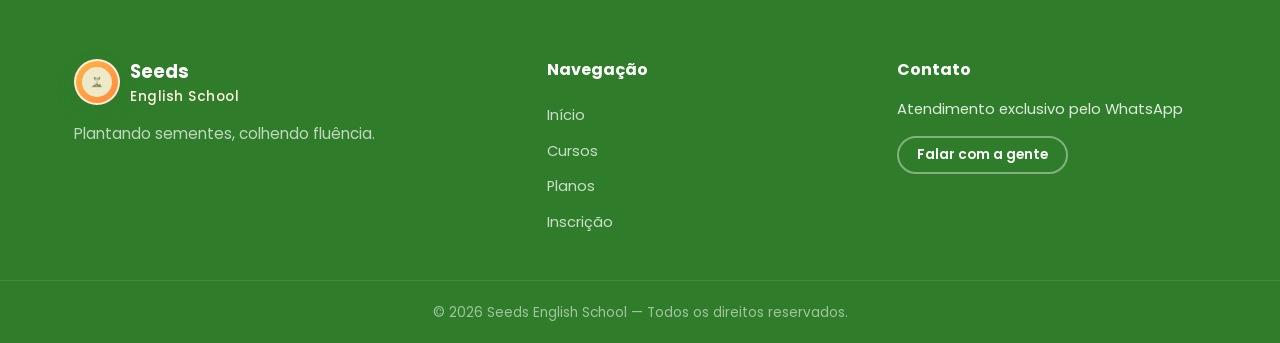
==== commit 95ceb662: "Adiciona depoimentos (Natalie, Lidiane), organiza assets e configura dominio - Novos depoimentos: Na" ====
--- a/index.html
+++ b/index.html
@@ -3,12 +3,12 @@
 <head>
   <meta charset="UTF-8" />
   <meta name="viewport" content="width=device-width, initial-scale=1.0" />
-  <meta name="description" content="Seeds English School - Aulas de inglês online: conversação, particulares, turmas, kids, gamers e intensivos. Material incluso. Inscrição pelo WhatsApp." />
+  <meta name="description" content="Seeds English School - Aulas de inglês online: conversação, particulares, turmas e kids. Material incluso. Inscrição pelo WhatsApp." />
   <title>Seeds English School — Plante sua semente no English</title>
   <link rel="preconnect" href="https://fonts.googleapis.com" />
   <link rel="preconnect" href="https://fonts.gstatic.com" crossorigin />
   <link href="https://fonts.googleapis.com/css2?family=Poppins:wght@300;400;500;600;700;800&display=swap" rel="stylesheet" />
-  <link rel="stylesheet" href="style.css" />
+  <link rel="stylesheet" href="assets/css/style.css" />
 </head>
 <body>
 
@@ -16,7 +16,7 @@
   <header class="header" id="header">
     <div class="container header-inner">
       <a href="#inicio" class="logo" aria-label="Seeds English School">
-        <img class="logo-icon" src="logo.jpg" alt="Logo Seeds English School" />
+        <img class="logo-icon" src="assets/images/logo.jpg" alt="Logo Seeds English School" />
         <span class="logo-text">Seeds <em>English School</em></span>
       </a>
 
@@ -32,7 +32,6 @@
           <li><a href="#cursos">Cursos</a></li>
           <li><a href="#planos">Planos</a></li>
           <li><a href="#kids">Para crianças</a></li>
-          <li><a href="#professores">Professores</a></li>
           <li><a href="#depoimentos">Depoimentos</a></li>
           <li><a href="#inscricao">Inscrição</a></li>
         </ul>
@@ -63,7 +62,7 @@
           Aprenda inglês no seu ritmo e veja sua <span class="highlight">evolução</span>  crescer aula após aula
         </h1>
         <p class="hero-sub">
-          Aulas de conversação, particulares, turmas, kids, gamers e intensivos com material incluso.
+          Aulas de conversação, particulares, turmas e kids com material incluso.
         </p>
         <div class="hero-actions">
           <a href="#inscricao" class="btn btn-primary">Fazer inscrição</a>
@@ -77,7 +76,7 @@
       </div>
       <div class="hero-tree">
         <div class="tree-photo">
-          <img src="arvore.png" alt="Árvore Seeds cheia de palavras em inglês" />
+          <img src="assets/images/arvore.png" alt="Árvore Seeds cheia de palavras em inglês" />
           <span class="leaf-word lw1" style="top:11%;left:46%">Hello</span>
           <span class="leaf-word lw2" style="top:19%;left:68%">Dream</span>
           <span class="leaf-word lw3" style="top:27%;left:20%">Learn</span>
@@ -103,17 +102,17 @@
     <div class="container">
       <div class="section-header">
         <span class="section-tag">Trilha de aprendizado</span>
-        <h2>Do básico à fluência em <span class="highlight">9 meses</span></h2>
-        <p>Na Seeds, cada nível dura <strong>3 meses</strong>. Acompanhe sua evolução crescer como uma semente — passo a passo.</p>
+        <h2>Do básico ao avançado em <span class="highlight">12 meses</span></h2>
+        <p>Na Seeds, cada nível dura <strong>4 meses</strong>. Acompanhe sua evolução crescer como uma semente — passo a passo.</p>
       </div>
 
       <div class="trail-track">
         <article class="trail-step step-1">
           <div class="trail-node"><span class="trail-emoji">🌱</span></div>
-          <span class="trail-range">Meses 1 – 3</span>
+          <span class="trail-range">Meses 1 – 4</span>
           <div class="trail-card">
-            <span class="trail-badge">3 meses</span>
-            <h3>Básico</h3>
+            <span class="trail-badge">4 meses</span>
+            <h3>Seed <span class="trail-level-en">Básico</span></h3>
             <p>Seus primeiros passos no inglês, com leveza e prática.</p>
             <ul>
               <li>Vocabulário essencial do dia a dia</li>
@@ -125,10 +124,10 @@
 
         <article class="trail-step step-2">
           <div class="trail-node"><span class="trail-emoji">🌿</span></div>
-          <span class="trail-range">Meses 4 – 6</span>
+          <span class="trail-range">Meses 5 – 8</span>
           <div class="trail-card">
-            <span class="trail-badge">3 meses</span>
-            <h3>Intermediário</h3>
+            <span class="trail-badge">4 meses</span>
+            <h3>Bud <span class="trail-level-en">Intermediário</span></h3>
             <p>Ganhe fluência e confiança para conversar de verdade.</p>
             <ul>
               <li>Conversas mais longas e naturais</li>
@@ -140,10 +139,10 @@
 
         <article class="trail-step step-3">
           <div class="trail-node"><span class="trail-emoji">🌳</span></div>
-          <span class="trail-range">Meses 7 – 9</span>
+          <span class="trail-range">Meses 9 – 12</span>
           <div class="trail-card">
-            <span class="trail-badge">3 meses</span>
-            <h3>Avançado</h3>
+            <span class="trail-badge">4 meses</span>
+            <h3>Plant <span class="trail-level-en">Avançado</span></h3>
             <p>Comunique-se de forma natural, pensando em inglês.</p>
             <ul>
               <li>Pensar direto em inglês, sem traduzir</li>
@@ -155,7 +154,7 @@
       </div>
 
       <div class="trail-footer">
-        <p><strong>Total: 9 meses</strong> do zero à fluência 🌳</p>
+        <p><strong>Total: 12 meses</strong> do básico ao avançado 🌳</p>
         <a href="#inscricao" class="btn btn-primary btn-large">Começar minha trilha</a>
       </div>
     </div>
@@ -166,7 +165,7 @@
     <div class="container about-inner new-about">
       <div class="about-text">
         <span class="section-tag">Sobre a escola</span>
-        <h2>Do primeiro contato com o inglês até a <span class="highlight">fluência</span></h2>
+        <h2>Do primeiro contato com o inglês até o nível <span class="highlight">avançado</span></h2>
         <p>
           Na <strong>Seeds English School</strong>, cada aluno aprende no seu ritmo, com aulas leves,
           práticas e acompanhamento próximo.
@@ -185,7 +184,7 @@
       <div class="about-card">
         <span>🌱</span>
         <h3>Seu inglês crescendo com método</h3>
-        <p>Aulas online, material incluso e formatos para crianças, adultos, gamers e conversação.</p>
+        <p>Aulas online, material incluso e formatos para crianças, adultos e conversação.</p>
       </div>
     </div>
   </section>
@@ -239,20 +238,20 @@
         </article>
 
         <article class="course-card reveal-card">
-          <div class="course-icon" style="background:#fff1ec;color:var(--accent)">
-            <svg viewBox="0 0 24 24"><path fill="currentColor" d="M21 6H3c-1.1 0-2 .9-2 2v8c0 1.1.9 2 2 2h18c1.1 0 2-.9 2-2V8c0-1.1-.9-2-2-2Zm-9 8H7v-1H5v-2h2V9h1v2h2v2H8v1H6Zm6.5 0a1.5 1.5 0 1 1 0-3 1.5 1.5 0 0 1 0 3Zm3-3a1.5 1.5 0 1 1 0-3 1.5 1.5 0 0 1 0 3Z"/></svg>
-          </div>
-          <h3>Gamers</h3>
-          <p>Aprenda inglês com temas de jogos, vocabulário gamer e aulas mais envolventes.</p>
+          <div class="course-icon" style="background:#f0eafa;color:#7a5bc2">
+            <svg viewBox="0 0 24 24"><path fill="currentColor" d="M3 3h18v2H3V3Zm0 4h12v2H3V7Zm0 4h18v2H3v-2Zm0 4h12v2H3v-2Zm0 4h18v2H3v-2Z"/></svg>
+          </div>
+          <h3>Aulas personalizadas</h3>
+          <p>Você escolhe um tema específico para aprofundar — work, viagens, negócios e muito mais.</p>
           <a href="#inscricao" class="course-btn">Quero este curso</a>
         </article>
 
         <article class="course-card reveal-card">
-          <div class="course-icon" style="background:#eef2fa;color:#1f3f63">
-            <svg viewBox="0 0 24 24"><path fill="currentColor" d="M13 2 3 14h7l-1 8 10-12h-7l1-8Z"/></svg>
-          </div>
-          <h3>Intensivo de 5 dias</h3>
-          <p>Uma experiência rápida e focada para destravar pontos importantes do seu inglês.</p>
+          <div class="course-icon" style="background:#fbf2e0;color:#c79a2e">
+            <svg viewBox="0 0 24 24"><path fill="currentColor" d="m12 2 2.39 4.84 5.34.78-3.87 3.77.91 5.32L12 14.98l-4.77 2.51.91-5.32L4.27 8.4l5.34-.78L12 2Zm0 4.52-1.12 2.27-2.5.36 1.81 1.77-.43 2.49L12 12.24l2.24 1.17-.43-2.49 1.81-1.77-2.5-.36L12 6.52Z"/></svg>
+          </div>
+          <h3>Master Class</h3>
+          <p>Imersão intensiva que acontece 2x por ano: uma edição gratuita e outra paga, para destravar seu inglês de vez.</p>
           <a href="#inscricao" class="course-btn">Quero este curso</a>
         </article>
       </div>
@@ -293,30 +292,20 @@
 
         <div class="plan-card highlight-card">
           <span class="plan-badge">Mais procurado</span>
-          <h3>Particular 1x/semana</h3>
-          <p class="plan-price"><span>R$</span>160<small>,00/mês</small></p>
+          <h3>Aulas particulares</h3>
+          <p class="plan-price"><span>R$</span>149<small>,90/aula</small></p>
           <ul>
-            <li>Aulas individuais</li>
+            <li>Aulas individuais de 1 hora</li>
             <li>Plano de estudo personalizado</li>
+            <li>10% de desconto a partir de 4 aulas no mês</li>
             <li>Material incluso</li>
           </ul>
           <a href="#inscricao" class="btn btn-primary btn-block">Quero este plano</a>
         </div>
 
-        <div class="plan-card">
-          <h3>Particular 2x/semana</h3>
-          <p class="plan-price"><span>R$</span>280<small>,00/mês</small></p>
-          <ul>
-            <li>Evolução acelerada</li>
-            <li>Acompanhamento próximo</li>
-            <li>Material incluso</li>
-          </ul>
-          <a href="#inscricao" class="btn btn-outline btn-block">Quero este plano</a>
-        </div>
-
         <div class="plan-card" id="kids">
           <h3>Kids</h3>
-          <p class="plan-price"><span>R$</span>199<small>,00/mês</small></p>
+          <p class="plan-price"><span>R$</span>129<small>,90/aula</small></p>
           <ul>
             <li>Inglês para crianças</li>
             <li>Atividades lúdicas</li>
@@ -326,22 +315,35 @@
         </div>
 
         <div class="plan-card">
-          <h3>Gamers</h3>
-          <p class="plan-price"><span>R$</span>199<small>,00/mês</small></p>
+          <h3>Aulas personalizadas</h3>
+          <p class="plan-price"><small>Sob consulta</small></p>
           <ul>
-            <li>Temas de jogos</li>
-            <li>Vocabulário gamer</li>
+            <li>Aulas com tema à escolha</li>
+            <li>Work, viagens, negócios e mais</li>
             <li>Material incluso</li>
           </ul>
           <a href="#inscricao" class="btn btn-outline btn-block">Quero este plano</a>
         </div>
 
         <div class="plan-card">
-          <h3>Intensivo 5 dias</h3>
-          <p class="plan-price"><span>R$</span>50<small>,00 por intensivo</small></p>
+          <span class="plan-badge">Gratuita · 1x por ano</span>
+          <h3>Master Class Gratuita</h3>
+          <p class="plan-price"><small>Gratuita</small></p>
           <ul>
-            <li>Imersão de 5 dias</li>
-            <li>Foco em evolução rápida</li>
+            <li>Aulão intensivo de 3 horas</li>
+            <li>Edição gratuita · vagas limitadas</li>
+            <li>Material incluso</li>
+          </ul>
+          <a href="#inscricao" class="btn btn-outline btn-block">Quero este plano</a>
+        </div>
+
+        <div class="plan-card">
+          <span class="plan-badge">Paga · 1x por ano</span>
+          <h3>Master Class</h3>
+          <p class="plan-price"><span>R$</span>39<small>,90/aulão</small></p>
+          <ul>
+            <li>Aulão intensivo de 3 horas</li>
+            <li>Edição paga · vagas limitadas</li>
             <li>Material incluso</li>
           </ul>
           <a href="#inscricao" class="btn btn-outline btn-block">Quero este plano</a>
@@ -409,7 +411,43 @@
       <div class="section-header">
         <span class="section-tag">Diferenciais</span>
         <h2>Por que escolher a Seeds?</h2>
-      </div>
+        <p>Aqui cada aluno é tratado como única e especial. Nosso método nasce do cuidado: acompanhamos de perto, respeitamos o seu ritmo e celebramos cada conquista no caminho.</p>
+      </div>
+
+      <div class="diff-value-grid">
+        <article class="diff-value-card">
+          <div class="diff-value-icon">🤝</div>
+          <h3>Acompanhamento próximo</h3>
+          <p>Você nunca está sozinho. Acompanhamos sua evolução de perto e ajustamos as aulas às suas necessidades.</p>
+        </article>
+        <article class="diff-value-card">
+          <div class="diff-value-icon">🌱</div>
+          <h3>Respeito ao seu ritmo</h3>
+          <p>Sem pressão. Cada pessoa aprende no seu tempo, e nosso método cresce junto com você — passo a passo.</p>
+        </article>
+        <article class="diff-value-card">
+          <div class="diff-value-icon">💬</div>
+          <h3>Atenção individual</h3>
+          <p>Turmas pequenas e olhar atento para cada aluno, garantindo que ninguém fique para trás.</p>
+        </article>
+        <article class="diff-value-card">
+          <div class="diff-value-icon">❤️</div>
+          <h3>Cuidado de verdade</h3>
+          <p>Mais que ensinar inglês, criamos um ambiente acolhedor onde você se sente confiante para evoluir.</p>
+        </article>
+        <article class="diff-value-card">
+          <div class="diff-value-icon">🎯</div>
+          <h3>Plano sob medida</h3>
+          <p>Aulas pensadas para os seus objetivos — seja trabalho, viagem ou estudos — para você chegar onde quer.</p>
+        </article>
+        <article class="diff-value-card">
+          <div class="diff-value-icon">🎉</div>
+          <h3>Cada conquista importa</h3>
+          <p>Comemoramos sua evolução em cada etapa, mantendo você motivado do primeiro ao último dia.</p>
+        </article>
+      </div>
+
+      <p class="diff-list-title">E ainda contamos com:</p>
       <div class="diff-grid">
         <div class="diff-item"><span></span> Material incluso</div>
         <div class="diff-item"><span></span> Aulas online</div>
@@ -422,68 +460,6 @@
     </div>
   </section>
 
-  <!-- PROFESSORES -->
-  <section class="teachers" id="professores">
-    <div class="container">
-      <div class="section-header">
-        <span class="section-tag">Nossos professores</span>
-        <h2>Quem vai cuidar da sua evolução</h2>
-        <p>Conheça quem planta inglês todos os dias na Seeds, com método, paciência e atenção próxima.</p>
-      </div>
-
-      <div class="team-grid">
-        <!-- Professor(a) 1 -->
-        <article class="teacher-card">
-          <div class="teacher-avatar">R</div>
-          <h3>Rafaella Fundanga</h3>
-          <span class="teacher-role">Fundadora &amp; Professora</span>
-          <p class="teacher-bio">Criou a Seeds com uma metodologia baseada na aquisição natural da linguagem, ajudando o aluno a pensar e falar inglês com confiança.</p>
-          <div class="teacher-tags">
-            <span class="teacher-tag">Conversação</span>
-            <span class="teacher-tag">Metodologia</span>
-            <span class="teacher-tag">Fluência</span>
-          </div>
-          <a href="https://wa.me/5531999999999?text=Ol%C3%A1!%20Gostaria%20de%20falar%20com%20a%20professora%20Rafaella%20da%20Seeds%20English%20School." target="_blank" rel="noopener" class="teacher-whats">
-            <svg viewBox="0 0 24 24" aria-hidden="true"><path fill="currentColor" d="M20.52 3.48A11.94 11.94 0 0 0 12.02 0C5.4 0 .03 5.37.03 11.99c0 2.11.55 4.17 1.6 5.99L0 24l6.18-1.62a11.95 11.95 0 0 0 5.83 1.49h.01c6.61 0 11.99-5.38 11.99-12 0-3.2-1.25-6.21-3.49-8.39ZM12.02 21.8h-.01a9.78 9.78 0 0 1-4.98-1.36l-.36-.21-3.67.96.98-3.58-.23-.37a9.79 9.79 0 0 1-1.51-5.25c0-5.42 4.41-9.82 9.83-9.82 2.63 0 5.09 1.02 6.95 2.88a9.74 9.74 0 0 1 2.88 6.95c0 5.42-4.41 9.8-9.88 9.8Zm5.39-7.34c-.3-.15-1.75-.86-2.02-.96-.27-.1-.47-.15-.66.15-.2.3-.76.96-.93 1.16-.17.2-.34.22-.64.07-.3-.15-1.26-.46-2.4-1.48-.89-.79-1.49-1.77-1.66-2.07-.17-.3-.02-.46.13-.61.13-.13.3-.34.45-.51.15-.17.2-.3.3-.5.1-.2.05-.37-.02-.52-.07-.15-.66-1.6-.91-2.19-.24-.57-.48-.5-.66-.51l-.56-.01c-.2 0-.52.07-.79.37-.27.3-1.04 1.02-1.04 2.48 0 1.46 1.07 2.88 1.22 3.08.15.2 2.1 3.2 5.08 4.49.71.31 1.27.49 1.7.63.71.23 1.36.2 1.87.12.57-.08 1.75-.71 2-1.4.25-.69.25-1.28.17-1.4-.07-.13-.27-.2-.57-.35Z"/></svg>
-            Falar no WhatsApp
-          </a>
-        </article>
-
-        <!-- Professor(a) 2 — SUBSTITUA os dados abaixo -->
-        <article class="teacher-card">
-          <div class="teacher-avatar">S</div>
-          <h3>Nome do Professor</h3>
-          <span class="teacher-role">Professor(a) de Conversação &amp; Kids</span>
-          <p class="teacher-bio">Escreva aqui uma breve apresentação: experiência, jeito de ensinar e o que mais gosta nas aulas.</p>
-          <div class="teacher-tags">
-            <span class="teacher-tag">Kids</span>
-            <span class="teacher-tag">Conversação</span>
-          </div>
-          <a href="https://wa.me/5531999999999?text=Ol%C3%A1!%20Gostaria%20de%20falar%20com%20um%20professor%20da%20Seeds%20English%20School." target="_blank" rel="noopener" class="teacher-whats">
-            <svg viewBox="0 0 24 24" aria-hidden="true"><path fill="currentColor" d="M20.52 3.48A11.94 11.94 0 0 0 12.02 0C5.4 0 .03 5.37.03 11.99c0 2.11.55 4.17 1.6 5.99L0 24l6.18-1.62a11.95 11.95 0 0 0 5.83 1.49h.01c6.61 0 11.99-5.38 11.99-12 0-3.2-1.25-6.21-3.49-8.39ZM12.02 21.8h-.01a9.78 9.78 0 0 1-4.98-1.36l-.36-.21-3.67.96.98-3.58-.23-.37a9.79 9.79 0 0 1-1.51-5.25c0-5.42 4.41-9.82 9.83-9.82 2.63 0 5.09 1.02 6.95 2.88a9.74 9.74 0 0 1 2.88 6.95c0 5.42-4.41 9.8-9.88 9.8Zm5.39-7.34c-.3-.15-1.75-.86-2.02-.96-.27-.1-.47-.15-.66.15-.2.3-.76.96-.93 1.16-.17.2-.34.22-.64.07-.3-.15-1.26-.46-2.4-1.48-.89-.79-1.49-1.77-1.66-2.07-.17-.3-.02-.46.13-.61.13-.13.3-.34.45-.51.15-.17.2-.3.3-.5.1-.2.05-.37-.02-.52-.07-.15-.66-1.6-.91-2.19-.24-.57-.48-.5-.66-.51l-.56-.01c-.2 0-.52.07-.79.37-.27.3-1.04 1.02-1.04 2.48 0 1.46 1.07 2.88 1.22 3.08.15.2 2.1 3.2 5.08 4.49.71.31 1.27.49 1.7.63.71.23 1.36.2 1.87.12.57-.08 1.75-.71 2-1.4.25-.69.25-1.28.17-1.4-.07-.13-.27-.2-.57-.35Z"/></svg>
-            Falar no WhatsApp
-          </a>
-        </article>
-
-        <!-- Professor(a) 3 — SUBSTITUA os dados abaixo -->
-        <article class="teacher-card">
-          <div class="teacher-avatar">S</div>
-          <h3>Nome do Professor</h3>
-          <span class="teacher-role">Professor(a) de Intensivo &amp; Gamers</span>
-          <p class="teacher-bio">Escreva aqui uma breve apresentação: experiência, jeito de ensinar e o que mais gosta nas aulas.</p>
-          <div class="teacher-tags">
-            <span class="teacher-tag">Intensivo</span>
-            <span class="teacher-tag">Gamers</span>
-          </div>
-          <a href="https://wa.me/5531999999999?text=Ol%C3%A1!%20Gostaria%20de%20falar%20com%20um%20professor%20da%20Seeds%20English%20School." target="_blank" rel="noopener" class="teacher-whats">
-            <svg viewBox="0 0 24 24" aria-hidden="true"><path fill="currentColor" d="M20.52 3.48A11.94 11.94 0 0 0 12.02 0C5.4 0 .03 5.37.03 11.99c0 2.11.55 4.17 1.6 5.99L0 24l6.18-1.62a11.95 11.95 0 0 0 5.83 1.49h.01c6.61 0 11.99-5.38 11.99-12 0-3.2-1.25-6.21-3.49-8.39ZM12.02 21.8h-.01a9.78 9.78 0 0 1-4.98-1.36l-.36-.21-3.67.96.98-3.58-.23-.37a9.79 9.79 0 0 1-1.51-5.25c0-5.42 4.41-9.82 9.83-9.82 2.63 0 5.09 1.02 6.95 2.88a9.74 9.74 0 0 1 2.88 6.95c0 5.42-4.41 9.8-9.88 9.8Zm5.39-7.34c-.3-.15-1.75-.86-2.02-.96-.27-.1-.47-.15-.66.15-.2.3-.76.96-.93 1.16-.17.2-.34.22-.64.07-.3-.15-1.26-.46-2.4-1.48-.89-.79-1.49-1.77-1.66-2.07-.17-.3-.02-.46.13-.61.13-.13.3-.34.45-.51.15-.17.2-.3.3-.5.1-.2.05-.37-.02-.52-.07-.15-.66-1.6-.91-2.19-.24-.57-.48-.5-.66-.51l-.56-.01c-.2 0-.52.07-.79.37-.27.3-1.04 1.02-1.04 2.48 0 1.46 1.07 2.88 1.22 3.08.15.2 2.1 3.2 5.08 4.49.71.31 1.27.49 1.7.63.71.23 1.36.2 1.87.12.57-.08 1.75-.71 2-1.4.25-.69.25-1.28.17-1.4-.07-.13-.27-.2-.57-.35Z"/></svg>
-            Falar no WhatsApp
-          </a>
-        </article>
-      </div>
-    </div>
-  </section>
-
   <!-- DEPOIMENTOS -->
   <section class="testimonials" id="depoimentos">
     <div class="container">
@@ -493,17 +469,17 @@
       </div>
       <div class="testi-grid">
         <article class="testi-card">
-          <p>"Em poucos meses comecei a entender filmes sem legenda. As aulas são leves e práticas."</p>
+          <p>"Amo suas aulas! Além de tornar o aprendizado mais leve, você sempre adapta as aulas aos meus objetivos, o que faz toda a diferença para mim e para a minha evolução!!!"</p>
           <div class="testi-user">
-            <div class="avatar" style="background:var(--accent)">M</div>
+            <div class="avatar" style="background:var(--accent)">N</div>
             <div>
-              <strong>Mariana</strong>
-              <small>Aluna de Conversação</small>
+              <strong>Natalie Franco</strong>
+              <small>Aluna da Seeds English School</small>
             </div>
           </div>
         </article>
         <article class="testi-card">
-          <p>"Meu filho ama as aulas Kids. A professora consegue prender a atenção dele do começo ao fim."</p>
+          <p>"Meu filho ama as aulas Kids. A professora consegue prender a atenção dele do começo ao fim. Ele aprende brincando e já chega em casa querendo falar as palavrinhas novas em inglês. Vejo a evolução dele a cada semana e a empolgação só aumenta!"</p>
           <div class="testi-user">
             <div class="avatar" style="background:#4f8f45">P</div>
             <div>
@@ -513,12 +489,12 @@
           </div>
         </article>
         <article class="testi-card">
-          <p>"O intensivo de 5 dias me ajudou a preparar uma viagem. Saí muito mais confiante para conversar."</p>
+          <p>"Quero te agradecer, Rafaella, por sua vida. Você não só é uma professora incrível, mas também um ser maravilhoso. Obrigada por compartilhar sua sabedoria e por sua paciência. Ao longo desses dois meses meu inglês desenvolveu muito, e isso eu devo principalmente a você, que com toda a sua humildade tem me ajudado bastante nesse novo desafio que é falar outro idioma. Obrigada mesmo!"</p>
           <div class="testi-user">
-            <div class="avatar" style="background:#1f3f63">R</div>
+            <div class="avatar" style="background:#c98a3a">L</div>
             <div>
-              <strong>Rafael</strong>
-              <small>Aluno do Intensivo</small>
+              <strong>Lidiane Sales</strong>
+              <small>Aluna da Seeds English School</small>
             </div>
           </div>
         </article>
@@ -562,12 +538,14 @@
             <select id="curso" name="curso" required>
               <option value="" disabled selected>Selecione</option>
               <option>Conversação</option>
-              <option>Aulas particulares</option>
+              <option>Aulas particulares (R$149,90/aula de 1h)</option>
               <option>Turmas semanais</option>
-              <option>Kids</option>
-              <option>Gamers</option>
-              <option>Intensivo de 5 dias</option>
+              <option>Kids (R$129,90/aula)</option>
+              <option>Aulas personalizadas (sob consulta)</option>
+              <option>Master Class Gratuita (aulão de 3h)</option>
+              <option>Master Class Paga (R$39,90 · aulão de 3h)</option>
             </select>
+            <small class="form-note">Aulas particulares: 10% de desconto a partir de 4 aulas no mês.</small>
           </div>
         </div>
 
@@ -622,7 +600,7 @@
     <div class="container footer-inner">
       <div class="footer-brand">
         <div class="logo">
-          <img class="logo-icon" src="logo.jpg" alt="Logo Seeds English School" />
+          <img class="logo-icon" src="assets/images/logo.jpg" alt="Logo Seeds English School" />
           <span class="logo-text">Seeds <em>English School</em></span>
         </div>
         <p>Plantando sementes, colhendo fluência.</p>
@@ -654,6 +632,6 @@
     </svg>
   </a>
 
-  <script src="script.js"></script>
+  <script src="assets/js/script.js"></script>
 </body>
 </html>
--- a/assets/css/style.css
+++ b/assets/css/style.css
@@ -0,0 +1,1637 @@
+/* ====== RESET ====== */
+*,*::before,*::after{box-sizing:border-box;margin:0;padding:0}
+html{scroll-behavior:smooth}
+body{
+  font-family:'Poppins',system-ui,-apple-system,sans-serif;
+  color:#3a3f24;
+  background:#f5efd4;
+  line-height:1.6;
+  -webkit-font-smoothing:antialiased;
+}
+img,svg{max-width:100%;display:block}
+a{color:inherit;text-decoration:none}
+ul{list-style:none}
+
+/* ====== PALETA VIVA (inspirada na logo) ====== */
+:root{
+  --green:#5fa83a;          /* verde vibrante e fresco */
+  --green-dark:#2f7d2a;     /* verde profundo */
+  --green-light:#8fd158;    /* verde brilhante */
+  --accent:#ff8a3d;         /* laranja vivo (acento) */
+  --accent-2:#ff7020;      /* laranja mais intenso */
+  --accent-warm:#ffb547;    /* amarelo dourado */
+  --accent-shadow:rgba(255,138,61,0.22);
+  --cream:#fff8de;          /* creme luminoso */
+  --cream-soft:#fffcef;     /* creme mais claro */
+  --cream-dark:#f4ecbe;     /* creme suave */
+  --earth:#a86b3c;          /* terra avermelhada */
+  --text:#1f3a18;           /* texto verde escuro */
+  --text-muted:#4f6a45;     /* texto secundário */
+  --white:#ffffff;
+  --border:#e9e0ad;
+  --shadow-sm:0 4px 16px rgba(47,125,42,.12);
+  --shadow-md:0 10px 30px rgba(47,125,42,.18);
+  --shadow-lg:0 20px 50px rgba(47,125,42,.25);
+  --radius:14px;
+  --radius-lg:22px;
+}
+
+/* ====== CONTAINER ====== */
+.container{
+  width:100%;
+  max-width:1180px;
+  margin:0 auto;
+  padding:0 24px;
+}
+
+/* ====== BOTÕES ====== */
+.btn{
+  display:inline-flex;
+  align-items:center;
+  justify-content:center;
+  gap:8px;
+  padding:13px 24px;
+  border-radius:999px;
+  font-weight:600;
+  font-size:.95rem;
+  border:2px solid transparent;
+  cursor:pointer;
+  transition:all .25s ease;
+  text-align:center;
+  line-height:1.2;
+  white-space:nowrap;
+}
+.btn-primary{
+  background:linear-gradient(135deg,var(--accent) 0%,var(--accent-warm) 100%);
+  color:#fff;
+  box-shadow:0 6px 16px rgba(47,125,42,.12);
+  transition:transform .18s ease,box-shadow .18s ease,opacity .18s;
+  border:0;
+}
+.btn-primary:hover{
+  transform:translateY(-2px);
+  box-shadow:0 10px 26px rgba(47,125,42,.14);
+  opacity:0.98;
+}
+.btn-primary:focus{
+  outline:none;
+  box-shadow:0 0 0 6px rgba(95,168,58,.07);
+}
+.btn-outline{
+  background:transparent;
+  color:var(--green-dark);
+  border-color:var(--green-dark);
+}
+.btn-outline:hover{background:var(--green-dark);color:#fff}
+.btn-block{width:100%}
+.btn-large{padding:18px 36px;font-size:1.05rem}
+.btn-small{padding:9px 18px;font-size:.85rem}
+
+/* ====== HEADER ====== */
+.header{
+  position:sticky;
+  top:0;
+  z-index:1000;
+  background:rgba(245,239,212,.92);
+  backdrop-filter:blur(10px);
+  border-bottom:1px solid var(--border);
+}
+.header-inner{
+  display:flex;
+  align-items:center;
+  justify-content:space-between;
+  padding:14px 24px;
+  gap:24px;
+}
+.logo{
+  display:flex;
+  align-items:center;
+  gap:10px;
+  font-weight:700;
+  font-size:1.15rem;
+  color:var(--green-dark);
+}
+.logo-icon{
+  width:46px;
+  height:46px;
+  flex-shrink:0;
+  border-radius:50%;
+  object-fit:cover;
+  padding:6px;
+  background:linear-gradient(135deg,var(--accent-warm),var(--accent));
+  box-shadow:0 8px 20px rgba(47,125,42,.12);
+  border:2px solid rgba(255,255,255,.8);
+}
+.logo-text em{
+  font-style:normal;
+  font-weight:500;
+  color:var(--green);
+  font-size:.85rem;
+  display:block;
+  letter-spacing:.5px;
+}
+.nav-list{
+  display:flex;
+  gap:28px;
+  align-items:center;
+}
+.nav-list a{
+  font-weight:500;
+  font-size:.95rem;
+  color:var(--text);
+  transition:color .2s;
+  position:relative;
+}
+.nav-list a:hover{color:var(--green-dark)}
+.nav-list a::after{
+  content:'';
+  position:absolute;
+  bottom:-6px;left:0;right:0;
+  height:2px;
+  background:var(--green);
+  transform:scaleX(0);
+  transition:transform .25s;
+}
+.nav-list a:hover::after{transform:scaleX(1)}
+.menu-toggle{
+  display:none;
+  background:none;
+  border:0;
+  width:32px;
+  height:32px;
+  flex-direction:column;
+  justify-content:center;
+  gap:5px;
+  cursor:pointer;
+}
+.menu-toggle span{
+  display:block;
+  width:24px;
+  height:2px;
+  background:var(--green-dark);
+  transition:transform .2s;
+}
+
+/* ====== HERO ====== */
+.hero{
+  position:relative;
+  padding:80px 0 110px;
+  background:
+    radial-gradient(circle at 80% 20%, rgba(255,181,71,.25), transparent 50%),
+    radial-gradient(circle at 15% 75%, rgba(95,168,58,.22), transparent 50%),
+    linear-gradient(135deg,var(--cream-soft) 0%,var(--cream) 100%);
+  overflow:hidden;
+}
+.hero-bg{position:absolute;inset:0;pointer-events:none}
+.hero-bg .leaf,
+.hero-bg .seed{position:absolute;border-radius:50%;opacity:.18}
+.leaf-1{width:300px;height:300px;background:var(--green);top:-80px;right:-60px;border-radius:60% 40% 50% 50%;opacity:.25}
+.leaf-2{width:200px;height:200px;background:var(--accent);bottom:-50px;left:-50px;border-radius:50% 50% 40% 60%;opacity:.22}
+.leaf-3{width:140px;height:140px;background:var(--accent-warm);top:60%;right:8%;opacity:.28}
+.seed-1{width:40px;height:40px;background:var(--green);top:30%;left:10%;opacity:.35}
+.seed-2{width:24px;height:24px;background:var(--accent);bottom:25%;right:25%;opacity:.5}
+
+.hero-inner{
+  position:relative;
+  display:grid;
+  grid-template-columns:1.2fr 1fr;
+  gap:64px;
+  align-items:center;
+}
+.hero-tag{
+  display:inline-block;
+  background:linear-gradient(135deg,var(--accent) 0%,var(--accent-warm) 100%);
+  color:#fff;
+  padding:7px 16px;
+  border-radius:999px;
+  font-size:.85rem;
+  font-weight:600;
+  margin-bottom:18px;
+  box-shadow:0 4px 12px rgba(255,138,61,.35);
+}
+.hero h1{
+  font-size:clamp(2rem,4.5vw,3.4rem);
+  line-height:1.15;
+  font-weight:700;
+  color:var(--green-dark);
+  margin-bottom:20px;
+}
+.highlight{
+  background:linear-gradient(120deg,rgba(255,181,71,.55) 0%,rgba(255,181,71,.55) 100%);
+  padding:0 6px;
+  color:var(--green-dark);
+  font-weight:800;
+}
+.hero-sub{
+  font-size:1.12rem;
+  color:var(--text-muted);
+  margin-bottom:32px;
+  max-width:520px;
+}
+.hero-actions{
+  display:flex;
+  gap:14px;
+  flex-wrap:wrap;
+  margin-bottom:32px;
+}
+.hero-bullets{
+  display:flex;
+  gap:24px;
+  flex-wrap:wrap;
+}
+.hero-bullets li{
+  position:relative;
+  padding-left:22px;
+  font-size:.92rem;
+  color:var(--green-dark);
+  font-weight:500;
+}
+.hero-bullets li::before{
+  content:'';
+  position:absolute;
+  left:0;top:50%;
+  transform:translateY(-50%);
+  width:12px;height:12px;
+  background:var(--green);
+  border-radius:50%;
+}
+
+/* ====== SEMENTE NASCENDO (animação) ====== */
+.seed-animation{
+  position:relative;
+  width:100%;
+  max-width:420px;
+  margin:0 auto;
+  aspect-ratio:1;
+  display:flex;
+  align-items:flex-end;
+  justify-content:center;
+  filter:drop-shadow(0 20px 30px rgba(124,139,78,.25));
+}
+.seed-svg{width:100%;height:auto}
+
+/* Caule */
+.stem{
+  stroke:var(--green);
+  stroke-width:8;
+  stroke-linecap:round;
+  fill:none;
+  stroke-dasharray:200;
+  stroke-dashoffset:200;
+  animation:grow-stem 3s ease-out 0.5s forwards;
+}
+
+/* Folhas */
+.leaf-left,.leaf-right{
+  fill:var(--green-light);
+  transform-origin:center bottom;
+  opacity:0;
+  animation:leaf-pop 1.2s ease-out forwards;
+}
+.leaf-left{animation-delay:2.8s;transform-origin:155px 145px}
+.leaf-right{animation-delay:3.1s;transform-origin:165px 145px}
+
+/* Veias das folhas */
+.vein{
+  stroke:var(--cream);
+  stroke-width:2;
+  fill:none;
+  stroke-linecap:round;
+  opacity:0;
+  animation:fade-in 1s ease 3.8s forwards;
+}
+
+/* Solo */
+.soil{fill:var(--earth)}
+.soil-detail{fill:var(--accent);opacity:.7}
+
+/* Sementinhas voando */
+.dot{
+  fill:var(--accent);
+  opacity:0;
+  animation:float-dot 2s ease infinite;
+}
+.dot-1{animation-delay:4s}
+.dot-2{animation-delay:4.4s}
+.dot-3{animation-delay:4.8s}
+
+/* Balanço suave da plantinha */
+.plant-group{
+  transform-origin:160px 280px;
+  animation:sway 4s ease-in-out 4s infinite;
+}
+
+@keyframes grow-stem{
+  to{stroke-dashoffset:0}
+}
+@keyframes leaf-pop{
+  0%{opacity:0;transform:scale(0) rotate(-10deg)}
+  60%{opacity:1;transform:scale(1.15) rotate(5deg)}
+  100%{opacity:1;transform:scale(1) rotate(0)}
+}
+@keyframes fade-in{to{opacity:.8}}
+@keyframes float-dot{
+  0%{opacity:0;transform:translateY(0)}
+  50%{opacity:.7;transform:translateY(-15px)}
+  100%{opacity:0;transform:translateY(-30px)}
+}
+@keyframes sway{
+  0%,100%{transform:rotate(0deg)}
+  50%{transform:rotate(2deg)}
+}
+
+/* ====== SECTION HEADERS ====== */
+.section-header{
+  text-align:center;
+  max-width:680px;
+  margin:0 auto 56px;
+}
+.section-tag{
+  display:inline-block;
+  background:linear-gradient(135deg,rgba(95,168,58,.18),rgba(255,138,61,.18));
+  color:var(--green-dark);
+  padding:6px 14px;
+  border-radius:999px;
+  font-size:.82rem;
+  font-weight:700;
+  margin-bottom:14px;
+  letter-spacing:.5px;
+  text-transform:uppercase;
+  border:1px solid rgba(95,168,58,.25);
+}
+.section-tag.light{background:rgba(255,255,255,.2);color:#fff}
+.section-header h2,
+section h2{
+  font-size:clamp(1.7rem,3.5vw,2.5rem);
+  font-weight:700;
+  color:var(--green-dark);
+  line-height:1.2;
+  margin-bottom:14px;
+}
+.section-header p{color:var(--text-muted);font-size:1.05rem}
+
+.courses-title h2{
+  position:relative;
+}
+
+.courses-title h2::after{
+  content:'';
+  display:block;
+  width:90px;
+  height:4px;
+  background:linear-gradient(90deg,var(--green),var(--accent));
+  border-radius:999px;
+  margin:18px auto 0;
+}
+
+/* ====== SOBRE ====== */
+.about{padding:100px 0;background:var(--cream-soft)}
+.about-inner{
+  display:grid;
+  grid-template-columns:1fr 1.4fr;
+  gap:60px;
+  align-items:center;
+}
+.about-image{display:flex;justify-content:center}
+.seed-circle{
+  width:280px;height:280px;
+  background:linear-gradient(135deg, rgba(31,58,24,0.95), rgba(47,125,42,0.92));
+  border-radius:50%;
+  display:flex;align-items:center;justify-content:center;
+  box-shadow:0 14px 40px rgba(31,58,24,.12), var(--shadow-md);
+  position:relative;
+  padding:18px;
+}
+.seed-circle::before{
+  content:'';
+  position:absolute;
+  inset:-10px;
+  border:2px dashed var(--green);
+  border-radius:50%;
+  opacity:.4;
+  animation:spin 30s linear infinite;
+}
+@keyframes spin{to{transform:rotate(360deg)}}
+.seed-circle img{
+  width:64%;
+  height:auto;
+  object-fit:contain;
+  position:relative;
+  z-index:1;
+  transition:transform .28s ease,box-shadow .28s ease;
+  border-radius:12px;
+}
+
+.seed-circle:hover img{transform:translateY(-6px) scale(1.02);box-shadow:0 18px 36px rgba(15,40,12,.12)}
+
+/* Color and visibility for the seed inside the logo circle */
+.circle-seed{
+  position:absolute;
+  left:18px;
+  top:50%;
+  transform:translateY(-50%);
+  width:86px;
+  height:86px;
+  z-index:3;
+  display:block;
+}
+.circle-seed-svg{width:100%;height:100%;overflow:visible}
+.circle-seed .seed-core{fill:var(--accent);filter:drop-shadow(0 8px 14px rgba(217,115,58,.24));transition:transform .45s cubic-bezier(.2,.9,.2,1)}
+.circle-seed .leaf{fill:var(--green-light);transition:transform .45s cubic-bezier(.2,.9,.2,1)}
+.circle-seed .sprout{stroke:var(--green-dark);stroke-width:2.5;opacity:1}
+.seed-circle:hover .circle-seed .seed-core{transform:translateY(-4px) scale(1.06)}
+.seed-circle:hover .circle-seed .leaf{transform:scale(1.05)}
+.about-text p{
+  color:var(--text-muted);
+  font-size:1.05rem;
+  margin-top:14px;
+}
+
+.new-about{
+  grid-template-columns:1.2fr .8fr;
+}
+
+.about-card{
+  background:linear-gradient(135deg,var(--green-dark),var(--green));
+  color:#fff;
+  border-radius:var(--radius-lg);
+  padding:42px 34px;
+  box-shadow:var(--shadow-lg);
+  position:relative;
+  overflow:hidden;
+}
+
+.about-card::after{
+  content:'';
+  position:absolute;
+  width:180px;
+  height:180px;
+  right:-60px;
+  bottom:-60px;
+  background:rgba(255,255,255,.12);
+  border-radius:50%;
+}
+
+.about-card span{
+  font-size:3rem;
+  margin-bottom:16px;
+  display:block;
+}
+
+.about-card h3{
+  font-size:1.6rem;
+  margin-bottom:12px;
+}
+
+.about-card p{
+  color:rgba(255,255,255,.9);
+}
+
+.growth-steps{
+  display:grid;
+  grid-template-columns:repeat(3,1fr);
+  gap:14px;
+  margin-top:28px;
+}
+
+.growth-steps div{
+  background:var(--cream);
+  border:1px solid var(--border);
+  border-radius:16px;
+  padding:18px;
+  box-shadow:var(--shadow-sm);
+}
+
+.growth-steps strong{
+  display:block;
+  color:var(--accent);
+  font-size:1.4rem;
+}
+
+.growth-steps span{
+  color:var(--green-dark);
+  font-weight:600;
+}
+
+@media (max-width:980px){
+  .about-inner.new-about{
+    grid-template-columns:1fr;
+  }
+}
+
+@media (max-width:680px){
+  .growth-steps{
+    grid-template-columns:1fr;
+  }
+}
+
+/* ====== CURSOS ====== */
+
+/* ====== RESPONSIVE (mobile & tablet) ====== */
+@media (max-width:980px){
+  .header-inner{padding:12px 16px;gap:12px}
+  .logo-text{font-size:1rem}
+  .logo-text em{display:none}
+  .logo-icon{width:42px;height:42px;padding:4px}
+
+  .menu-toggle{display:flex}
+  .nav-list{display:none;position:absolute;top:64px;right:16px;flex-direction:column;gap:12px;background:var(--cream);padding:16px;border-radius:12px;box-shadow:var(--shadow-md);border:1px solid var(--border);z-index:1200}
+  .nav-list.open{display:flex}
+  .nav-list a{padding:8px 10px}
+
+  .hero-inner{grid-template-columns:1fr;gap:28px;padding:20px 0}
+  .seed-animation{max-width:320px}
+  .hero h1{font-size:clamp(1.6rem,5.5vw,2.6rem)}
+  .hero-sub{max-width:100%}
+
+  .about-inner{grid-template-columns:1fr;gap:30px;padding:20px 0}
+  .seed-circle{width:220px;height:220px;padding:14px}
+  .circle-seed{left:12px;width:68px;height:68px}
+
+  .course-grid{grid-template-columns:repeat(2,minmax(0,1fr));gap:18px}
+  .course-card,.reveal-card{padding:22px}
+  .course-icon{width:46px;height:46px}
+
+  .plan-grid{grid-template-columns:repeat(2,minmax(0,1fr))}
+}
+
+@media (max-width:480px){
+  .header-inner{padding:10px 12px}
+  .logo-icon{width:40px;height:40px;padding:6px}
+  .nav-list{right:10px;top:58px;padding:12px}
+
+  .hero{padding:48px 0 60px}
+  .hero-inner{gap:20px}
+  .hero h1{font-size:1.6rem}
+  .hero-actions{flex-direction:column;align-items:stretch}
+  .btn{width:100%;padding:12px 16px}
+
+  .about-inner.new-about{grid-template-columns:1fr}
+  .seed-circle{width:180px;height:180px;padding:12px}
+  .circle-seed{display:none}
+
+  .course-grid{grid-template-columns:1fr;gap:14px}
+  .course-card,.reveal-card{padding:18px}
+  .course-btn{width:100%;padding:12px}
+
+  .plan-grid{grid-template-columns:1fr}
+  .plan-card{padding:20px}
+
+  .footer{padding:28px 12px}
+}
+
+/* Small tweaks for very small phones */
+@media (max-width:360px){
+  .logo-text{font-size:.95rem}
+  .hero h1{font-size:1.45rem}
+  .btn{font-size:.95rem;padding:10px 12px}
+}
+
+.courses{padding:100px 0;background:var(--cream)}
+.course-grid{
+  display:grid;
+  grid-template-columns:repeat(auto-fit,minmax(260px,1fr));
+  gap:24px;
+}
+.reveal-card{
+  opacity:0;
+  transform:translateY(45px);
+  transition:
+    opacity .8s ease,
+    transform .8s ease,
+    box-shadow .35s ease;
+  position:relative;
+  overflow:hidden;
+}
+
+.reveal-card.show{
+  opacity:1;
+  transform:translateY(0);
+}
+
+.reveal-card::before{
+  content:'';
+  position:absolute;
+  left:0;
+  top:0;
+  width:0;
+  height:5px;
+  background:linear-gradient(90deg,var(--green),var(--accent));
+  transition:width .4s ease;
+}
+
+.reveal-card:hover::before{
+  width:100%;
+}
+
+.reveal-card:hover{
+  transform:translateY(-12px) scale(1.02);
+  box-shadow:
+    0 22px 45px rgba(47,125,42,.18),
+    0 0 25px rgba(95,168,58,.14);
+}
+
+.reveal-card .course-icon{
+  transition:transform .35s ease;
+}
+
+.reveal-card:hover .course-icon{
+  transform:scale(1.15) rotate(8deg);
+}
+
+.course-btn{
+  margin-top:20px;
+  display:inline-flex;
+  align-items:center;
+  justify-content:center;
+  padding:10px 18px;
+  border-radius:999px;
+  background:linear-gradient(135deg,var(--green),var(--green-dark));
+  color:#fff;
+  font-size:.88rem;
+  font-weight:600;
+  opacity:0;
+  transform:translateY(14px);
+  transition:.35s ease;
+}
+
+.reveal-card:hover .course-btn{
+  opacity:1;
+  transform:translateY(0);
+}
+
+.course-card{
+  background:var(--cream-soft);
+  border-radius:var(--radius-lg);
+  padding:32px 28px;
+  border:1px solid var(--border);
+  box-shadow:var(--shadow-sm);
+  transition:transform .3s,box-shadow .3s;
+}
+.course-card:hover{
+  transform:translateY(-6px);
+  box-shadow:var(--shadow-md);
+}
+.course-icon{
+  width:54px;height:54px;
+  border-radius:14px;
+  display:flex;align-items:center;justify-content:center;
+  margin-bottom:18px;
+  background:linear-gradient(135deg,var(--green) 0%,var(--green-light) 100%);
+  color:#fff;
+  box-shadow:0 6px 16px rgba(95,168,58,.30);
+}
+.course-card:nth-child(2) .course-icon,
+.course-card:nth-child(5) .course-icon{
+  background:linear-gradient(135deg,var(--accent) 0%,var(--accent-warm) 100%);
+  box-shadow:0 6px 16px rgba(255,138,61,.35);
+}
+.course-card:nth-child(3) .course-icon,
+.course-card:nth-child(6) .course-icon{
+  background:linear-gradient(135deg,var(--green-dark) 0%,var(--green) 100%);
+  box-shadow:0 6px 16px rgba(47,125,42,.35);
+}
+.course-icon svg{width:26px;height:26px}
+.course-card h3{
+  font-size:1.2rem;
+  color:var(--green-dark);
+  margin-bottom:8px;
+}
+.course-card p{color:var(--text-muted);font-size:.95rem}
+
+/* ====== PLANOS ====== */
+.plans{padding:100px 0;background:var(--cream-soft)}
+.plan-grid{
+  display:grid;
+  grid-template-columns:repeat(auto-fit,minmax(250px,1fr));
+  gap:22px;
+  margin-bottom:32px;
+}
+.plan-card{
+  background:#fff;
+  border-radius:var(--radius-lg);
+  padding:32px 26px;
+  border:1px solid var(--border);
+  box-shadow:var(--shadow-sm);
+  display:flex;
+  flex-direction:column;
+  position:relative;
+  transition:transform .3s,box-shadow .3s,border-color .3s;
+}
+.plan-card:hover{
+  transform:translateY(-4px);
+  box-shadow:var(--shadow-md);
+  border-color:var(--green);
+}
+.plan-card h3{
+  font-size:1.05rem;
+  color:var(--green-dark);
+  margin-bottom:14px;
+  min-height:48px;
+}
+.plan-price{
+  font-size:2.4rem;
+  font-weight:700;
+  color:var(--green-dark);
+  line-height:1;
+  margin-bottom:20px;
+  display:flex;
+  align-items:baseline;
+  gap:2px;
+}
+.plan-price span{
+  font-size:1rem;
+  color:var(--text-muted);
+  font-weight:500;
+}
+.plan-price small{
+  font-size:.85rem;
+  color:var(--text-muted);
+  font-weight:400;
+}
+.plan-card ul{
+  margin-bottom:24px;
+  flex-grow:1;
+}
+.plan-card li{
+  padding:8px 0 8px 22px;
+  position:relative;
+  color:var(--text-muted);
+  font-size:.92rem;
+  border-bottom:1px dashed var(--border);
+}
+.plan-card li:last-child{border-bottom:0}
+.plan-card li::before{
+  content:'✓';
+  position:absolute;
+  left:0;top:50%;
+  transform:translateY(-50%);
+  color:var(--green);
+  font-weight:700;
+}
+.plan-card.highlight-card{
+  background:linear-gradient(135deg,var(--cream),#fff);
+  border:2px solid var(--green);
+  box-shadow:var(--shadow-md);
+  transform:scale(1.03);
+}
+.plan-badge{
+  position:absolute;
+  top:-12px;left:50%;
+  transform:translateX(-50%);
+  background:var(--green);
+  color:#fff;
+  font-size:.78rem;
+  font-weight:600;
+  padding:5px 14px;
+  border-radius:999px;
+  white-space:nowrap;
+}
+.plans-note{
+  text-align:center;
+  color:var(--text-muted);
+  background:var(--cream);
+  padding:18px;
+  border-radius:var(--radius);
+  font-size:.95rem;
+  border:1px solid var(--border);
+}
+
+/* ====== DIFERENCIAIS ====== */
+.differentials{padding:90px 0;background:var(--cream)}
+.diff-value-grid{
+  display:grid;
+  grid-template-columns:repeat(auto-fit,minmax(240px,1fr));
+  gap:24px;
+  max-width:980px;
+  margin:0 auto 56px;
+}
+.diff-value-card{
+  background:var(--cream-soft);
+  border:1px solid var(--border);
+  border-radius:var(--radius);
+  padding:30px 26px;
+  box-shadow:var(--shadow-sm);
+  transition:transform .25s, box-shadow .25s;
+}
+.diff-value-card:hover{transform:translateY(-6px);box-shadow:var(--shadow-md)}
+.diff-value-icon{
+  width:58px;height:58px;
+  display:flex;align-items:center;justify-content:center;
+  font-size:1.7rem;
+  background:rgba(60,130,80,.12);
+  border-radius:16px;
+  margin-bottom:18px;
+}
+.diff-value-card h3{
+  font-size:1.2rem;
+  color:var(--green-dark);
+  margin-bottom:10px;
+}
+.diff-value-card p{
+  color:var(--text-muted);
+  font-size:.95rem;
+  line-height:1.6;
+}
+.diff-list-title{
+  text-align:center;
+  font-weight:600;
+  color:var(--green-dark);
+  margin:0 auto 22px;
+}
+.diff-grid{
+  display:grid;
+  grid-template-columns:repeat(auto-fit,minmax(230px,1fr));
+  gap:18px;
+  max-width:980px;
+  margin:0 auto;
+}
+.diff-item{
+  background:var(--cream-soft);
+  padding:20px 22px 20px 54px;
+  border-radius:var(--radius);
+  position:relative;
+  font-weight:500;
+  color:var(--green-dark);
+  box-shadow:var(--shadow-sm);
+  border:1px solid var(--border);
+  transition:transform .25s;
+}
+.diff-item:hover{transform:translateX(4px)}
+.diff-item span{
+  position:absolute;
+  left:20px;top:50%;
+  transform:translateY(-50%);
+  width:22px;height:22px;
+  background:var(--green);
+  border-radius:50%;
+}
+.diff-item span::after{
+  content:'✓';
+  position:absolute;
+  inset:0;
+  display:flex;align-items:center;justify-content:center;
+  color:#fff;
+  font-size:.75rem;
+  font-weight:700;
+}
+
+/* ====== DEPOIMENTOS ====== */
+.testimonials{padding:100px 0;background:var(--cream-soft)}
+.testi-grid{
+  display:grid;
+  grid-template-columns:repeat(auto-fit,minmax(280px,1fr));
+  gap:24px;
+}
+.testi-card{
+  background:var(--cream);
+  border-radius:var(--radius-lg);
+  padding:30px;
+  border:1px solid var(--border);
+  position:relative;
+}
+.testi-card::before{
+  content:'"';
+  position:absolute;
+  top:8px;right:24px;
+  font-size:5rem;
+  color:var(--green);
+  opacity:.2;
+  line-height:1;
+  font-family:Georgia,serif;
+}
+.testi-card p{
+  color:var(--text);
+  font-style:italic;
+  margin-bottom:20px;
+  font-size:.98rem;
+}
+.testi-user{
+  display:flex;
+  align-items:center;
+  gap:12px;
+}
+.avatar{
+  width:46px;height:46px;
+  border-radius:50%;
+  background:var(--green);
+  color:#fff;
+  display:flex;align-items:center;justify-content:center;
+  font-weight:700;
+  font-size:1.1rem;
+}
+.testi-user strong{display:block;color:var(--green-dark);font-size:.95rem}
+.testi-user small{color:var(--text-muted);font-size:.82rem}
+
+/* ====== INSCRIÇÃO ====== */
+.signup{
+  padding:100px 0;
+  background:linear-gradient(135deg,var(--green-dark) 0%,var(--green) 100%);
+  color:#fff;
+  position:relative;
+  overflow:hidden;
+}
+.signup::before{
+  content:'';
+  position:absolute;
+  top:-100px;right:-100px;
+  width:300px;height:300px;
+  background:var(--cream);
+  opacity:.1;
+  border-radius:50%;
+}
+.signup::after{
+  content:'';
+  position:absolute;
+  bottom:-80px;left:-80px;
+  width:240px;height:240px;
+  background:var(--green-light);
+  opacity:.15;
+  border-radius:50%;
+}
+.signup-inner{
+  position:relative;
+  display:grid;
+  grid-template-columns:1fr 1.2fr;
+  gap:60px;
+  align-items:center;
+}
+.signup-text h2{color:#fff}
+.signup-text p{
+  color:rgba(255,255,255,.9);
+  font-size:1.05rem;
+  margin-top:14px;
+  margin-bottom:24px;
+}
+.signup-list li{
+  padding:8px 0 8px 30px;
+  position:relative;
+  color:rgba(255,255,255,.95);
+}
+.signup-list li::before{
+  content:'✓';
+  position:absolute;
+  left:0;top:8px;
+  width:22px;height:22px;
+  background:var(--cream);
+  color:var(--green-dark);
+  border-radius:50%;
+  display:flex;align-items:center;justify-content:center;
+  font-size:.75rem;
+  font-weight:700;
+}
+
+.signup-form{
+  background:#fff;
+  border-radius:var(--radius-lg);
+  padding:36px;
+  box-shadow:var(--shadow-lg);
+  color:var(--text);
+}
+.form-row{
+  display:grid;
+  grid-template-columns:1fr 1fr;
+  gap:16px;
+}
+.form-group{
+  margin-bottom:16px;
+  display:flex;
+  flex-direction:column;
+}
+.form-group label{
+  font-size:.88rem;
+  font-weight:600;
+  color:var(--green-dark);
+  margin-bottom:6px;
+}
+.form-group input,
+.form-group select,
+.form-group textarea{
+  width:100%;
+  padding:12px 14px;
+  border:1.5px solid var(--border);
+  border-radius:10px;
+  font-family:inherit;
+  font-size:.95rem;
+  color:var(--text);
+  background:#fff;
+  transition:border-color .2s,box-shadow .2s;
+}
+.form-group input:focus,
+.form-group select:focus,
+.form-group textarea:focus{
+  outline:none;
+  border-color:var(--green);
+  box-shadow:0 0 0 3px rgba(124,139,78,.20);
+}
+.form-group textarea{resize:vertical}
+.form-note{
+  display:block;
+  margin-top:6px;
+  color:var(--text-muted);
+  font-size:.85rem;
+}
+
+/* ====== CTA FINAL ====== */
+.cta-final{
+  padding:90px 0;
+  background:linear-gradient(135deg,var(--green) 0%,var(--green-light) 100%);
+  color:#fff;
+  text-align:center;
+}
+.cta-inner h2{color:#fff;margin-bottom:14px}
+.cta-inner p{color:rgba(255,255,255,.95);margin-bottom:30px;font-size:1.1rem}
+.cta-final .btn-primary{
+  background:#fff;
+  color:var(--green-dark);
+  box-shadow:0 12px 30px rgba(0,0,0,.2);
+}
+.cta-final .btn-primary:hover{background:var(--green-dark);color:#fff}
+
+/* ====== FOOTER ====== */
+.footer{
+  background:var(--green-dark);
+  color:rgba(255,255,255,.85);
+  padding:60px 0 0;
+}
+.footer-inner{
+  display:grid;
+  grid-template-columns:1.4fr 1fr 1fr;
+  gap:40px;
+  padding-bottom:40px;
+}
+.footer .logo-text{color:#fff}
+.footer .logo-text em{color:var(--cream)}
+.footer-brand p{margin-top:14px;color:rgba(255,255,255,.7);font-size:.95rem}
+.footer h4{
+  color:#fff;
+  font-size:1rem;
+  margin-bottom:16px;
+}
+.footer-links a{
+  display:block;
+  padding:6px 0;
+  color:rgba(255,255,255,.75);
+  transition:color .2s;
+  font-size:.92rem;
+}
+.footer-links a:hover{color:var(--cream)}
+.footer-contact p{margin-bottom:14px;font-size:.92rem}
+.footer-contact .btn-outline{
+  border-color:rgba(255,255,255,.4);
+  color:#fff;
+}
+.footer-contact .btn-outline:hover{
+  background:#fff;
+  color:var(--green-dark);
+}
+.footer-bottom{
+  border-top:1px solid rgba(255,255,255,.1);
+  padding:18px 0;
+  text-align:center;
+}
+.footer-bottom small{color:rgba(255,255,255,.55);font-size:.85rem}
+
+/* ====== WHATSAPP FLOAT ====== */
+.whatsapp-float{
+  position:fixed;
+  bottom:24px;right:24px;
+  width:60px;height:60px;
+  background:#25d366;
+  color:#fff;
+  border-radius:50%;
+  display:flex;align-items:center;justify-content:center;
+  box-shadow:0 10px 30px rgba(37,211,102,.45);
+  z-index:999;
+  animation:pulse 2.5s infinite;
+  transition:transform .2s;
+}
+.whatsapp-float:hover{transform:scale(1.1)}
+@keyframes pulse{
+  0%,100%{box-shadow:0 10px 30px rgba(37,211,102,.45)}
+  50%{box-shadow:0 10px 30px rgba(37,211,102,.45),0 0 0 12px rgba(37,211,102,.15)}
+}
+
+/* ====== RESPONSIVO ====== */
+@media (max-width: 960px){
+  .hero-inner,
+  .about-inner,
+  .signup-inner,
+  .footer-inner{
+    grid-template-columns:1fr;
+    gap:40px;
+  }
+  .hero{padding:60px 0 80px}
+  .about,.courses,.plans,.testimonials,.signup,.cta-final{padding:70px 0}
+  .seed-circle{width:220px;height:220px}
+  .seed-animation{max-width:320px}
+}
+
+@media (max-width: 760px){
+  .menu-toggle{display:flex}
+  .nav-list{
+    position:absolute;
+    top:100%;left:0;right:0;
+    background:var(--cream-soft);
+    flex-direction:column;
+    gap:0;
+    padding:14px 0;
+    border-top:1px solid var(--border);
+    box-shadow:var(--shadow-md);
+    max-height:0;
+    overflow:hidden;
+    transition:max-height .3s ease;
+  }
+  .nav-list.open{max-height:400px}
+  .nav-list li{width:100%}
+  .nav-list a{
+    display:block;
+    padding:14px 24px;
+    width:100%;
+  }
+  .nav-list a::after{display:none}
+  .btn-whatsapp{display:none}
+  .header-inner{padding:12px 18px}
+  .form-row{grid-template-columns:1fr}
+  .signup-form{padding:24px}
+  .plan-card.highlight-card{transform:none}
+  .hero h1{font-size:2rem}
+}
+
+@media (max-width: 480px){
+  .container{padding:0 18px}
+  .hero-actions{flex-direction:column;align-items:stretch}
+  .hero-actions .btn{width:100%}
+  .whatsapp-float{width:54px;height:54px;bottom:18px;right:18px}
+}
+
+/* ====== ÁRVORE DE VOCABULÁRIO NO HERO (semente cai e germina) ====== */
+.hero-tree{
+  display:flex;
+  flex-direction:column;
+  align-items:center;
+  gap:18px;
+}
+/* Árvore (PNG sem fundo) */
+.tree-photo{
+  position:relative;
+  width:100%;
+  max-width:320px;
+  margin:0 auto;
+}
+.tree-photo img{
+  width:100%;
+  height:auto;
+  display:block;
+  transform-origin:bottom center;
+  filter:drop-shadow(0 16px 20px rgba(31,58,24,.30));
+  animation:treeRise 2.8s cubic-bezier(.18,.82,.25,1) both,
+            treeSway 7s ease-in-out 2.8s infinite;
+}
+
+/* Palavras em inglês flutuando sobre as folhas */
+.leaf-word{
+  position:absolute;
+  transform:translate(-50%,-50%);
+  background:rgba(255,248,222,.94);
+  color:var(--green-dark);
+  font-weight:700;
+  font-size:.82rem;
+  padding:5px 12px;
+  border-radius:999px;
+  border:1.5px solid rgba(143,209,88,.9);
+  box-shadow:0 4px 12px rgba(31,58,24,.30);
+  white-space:nowrap;
+  opacity:0;
+  z-index:2;
+  animation:leafWordIn .7s ease both, leafWordFloat 5s ease-in-out infinite;
+}
+.lw1{animation-delay:2.7s, 3.4s}
+.lw2{animation-delay:2.9s, 3.6s}
+.lw3{animation-delay:3.1s, 3.8s}
+.lw4{animation-delay:3.3s, 4.0s}
+.lw5{animation-delay:3.5s, 4.2s}
+.lw6{animation-delay:3.7s, 4.4s}
+.lw7{animation-delay:3.9s, 4.6s}
+.lw8{animation-delay:4.1s, 4.8s}
+
+.tree-cta{margin-top:8px}
+
+@keyframes treeRise{
+  0%{opacity:0;transform:scale(.04) translateY(8px)}
+  25%{opacity:1}
+  72%{transform:scale(1.04)}
+  100%{opacity:1;transform:scale(1)}
+}
+@keyframes treeSway{
+  0%,100%{transform:rotate(0deg)}
+  50%{transform:rotate(1.2deg)}
+}
+@keyframes leafWordIn{
+  0%{opacity:0;transform:translate(-50%,-50%) scale(.4)}
+  60%{opacity:1;transform:translate(-50%,-50%) scale(1.12)}
+  100%{opacity:1;transform:translate(-50%,-50%) scale(1)}
+}
+@keyframes leafWordFloat{
+  0%,100%{transform:translate(-50%,-50%) translateY(0)}
+  50%{transform:translate(-50%,-50%) translateY(-6px)}
+}
+
+@media (prefers-reduced-motion:reduce){
+  .tree-photo img{animation:none}
+  .leaf-word{animation:none;opacity:1}
+}
+
+@media (max-width:480px){
+  .tree-photo{max-width:320px}
+  .leaf-word{font-size:.74rem;padding:4px 9px}
+}
+
+/* ====== VALORES ====== */
+.values{
+  padding:100px 0;
+  background:
+    radial-gradient(circle at 85% 12%, rgba(255,181,71,.16), transparent 50%),
+    radial-gradient(circle at 10% 88%, rgba(95,168,58,.16), transparent 50%),
+    var(--cream-soft);
+}
+.values-grid{
+  display:grid;
+  grid-template-columns:repeat(auto-fit,minmax(280px,1fr));
+  gap:24px;
+}
+.value-card{
+  background:#fff;
+  border:1px solid var(--border);
+  border-radius:var(--radius-lg);
+  padding:32px 28px;
+  box-shadow:var(--shadow-sm);
+  transition:transform .3s,box-shadow .3s;
+}
+.value-card:hover{
+  transform:translateY(-6px);
+  box-shadow:var(--shadow-md);
+}
+.value-icon{
+  width:62px;height:62px;
+  border-radius:16px;
+  display:flex;align-items:center;justify-content:center;
+  font-size:30px;
+  margin-bottom:18px;
+  background:linear-gradient(135deg,var(--green),var(--green-light));
+  box-shadow:0 6px 16px rgba(95,168,58,.30);
+}
+.value-card:nth-child(2) .value-icon,
+.value-card:nth-child(5) .value-icon{
+  background:linear-gradient(135deg,var(--accent),var(--accent-warm));
+  box-shadow:0 6px 16px rgba(255,138,61,.32);
+}
+.value-card:nth-child(3) .value-icon,
+.value-card:nth-child(6) .value-icon{
+  background:linear-gradient(135deg,var(--green-dark),var(--green));
+  box-shadow:0 6px 16px rgba(47,125,42,.32);
+}
+.value-card h3{
+  font-size:1.2rem;
+  color:var(--green-dark);
+  margin-bottom:10px;
+}
+.value-card p{
+  color:var(--text-muted);
+  font-size:.95rem;
+}
+
+/* ====== PROFESSORES ====== */
+.teachers{padding:100px 0;background:var(--cream-soft)}
+.team-grid{
+  display:grid;
+  grid-template-columns:repeat(auto-fit,minmax(260px,1fr));
+  gap:26px;
+  max-width:980px;
+  margin:0 auto;
+}
+.teacher-card{
+  background:#fff;
+  border:1px solid var(--border);
+  border-radius:var(--radius-lg);
+  padding:34px 28px;
+  box-shadow:var(--shadow-sm);
+  text-align:center;
+  transition:transform .3s,box-shadow .3s;
+  display:flex;
+  flex-direction:column;
+  align-items:center;
+}
+.teacher-card:hover{transform:translateY(-8px);box-shadow:var(--shadow-md)}
+.teacher-avatar{
+  width:110px;height:110px;
+  border-radius:50%;
+  display:flex;align-items:center;justify-content:center;
+  background:linear-gradient(135deg,var(--green),var(--green-dark));
+  color:#fff;
+  font-size:2.6rem;
+  font-weight:700;
+  margin-bottom:18px;
+  overflow:hidden;
+  box-shadow:0 10px 24px rgba(47,125,42,.28),0 0 0 5px var(--cream);
+}
+.teacher-card:nth-child(2) .teacher-avatar{background:linear-gradient(135deg,var(--accent),var(--accent-warm));box-shadow:0 10px 24px rgba(255,138,61,.28),0 0 0 5px var(--cream)}
+.teacher-card:nth-child(3) .teacher-avatar{background:linear-gradient(135deg,var(--green-light),var(--green))}
+.teacher-avatar img{width:100%;height:100%;object-fit:cover}
+.teacher-card h3{
+  font-size:1.25rem;
+  color:var(--green-dark);
+  margin-bottom:4px;
+}
+.teacher-role{
+  color:var(--accent-2);
+  font-weight:600;
+  font-size:.9rem;
+  margin-bottom:14px;
+}
+.teacher-bio{
+  color:var(--text-muted);
+  font-size:.94rem;
+  margin-bottom:18px;
+}
+.teacher-tags{
+  display:flex;
+  flex-wrap:wrap;
+  gap:8px;
+  justify-content:center;
+  margin-top:auto;
+}
+.teacher-whats{
+  margin-top:18px;
+  display:inline-flex;
+  align-items:center;
+  justify-content:center;
+  gap:8px;
+  background:#25d366;
+  color:#fff;
+  font-weight:600;
+  font-size:.9rem;
+  padding:11px 20px;
+  border-radius:999px;
+  box-shadow:0 6px 16px rgba(37,211,102,.30);
+  transition:transform .2s,box-shadow .2s;
+}
+.teacher-whats:hover{
+  transform:translateY(-2px);
+  box-shadow:0 10px 24px rgba(37,211,102,.42);
+}
+.teacher-whats svg{width:18px;height:18px}
+.teacher-tag{
+  background:var(--cream-dark);
+  color:var(--green-dark);
+  font-size:.78rem;
+  font-weight:600;
+  padding:5px 12px;
+  border-radius:999px;
+  border:1px solid var(--border);
+}
+
+/* ====== TRILHA DE APRENDIZADO ====== */
+.trail{padding:100px 0;background:var(--cream)}
+.trail-track{
+  display:grid;
+  grid-template-columns:repeat(3,1fr);
+  gap:30px;
+  position:relative;
+  margin-top:20px;
+}
+/* Linha pontilhada conectando as etapas */
+.trail-track::before{
+  content:'';
+  position:absolute;
+  top:42px;
+  left:16.66%;
+  right:16.66%;
+  height:0;
+  border-top:3px dashed var(--green);
+  opacity:.6;
+  z-index:0;
+}
+.trail-step{
+  position:relative;
+  z-index:1;
+  display:flex;
+  flex-direction:column;
+  align-items:center;
+  text-align:center;
+}
+.trail-node{
+  width:84px;height:84px;
+  border-radius:50%;
+  display:flex;align-items:center;justify-content:center;
+  background:linear-gradient(135deg,var(--green-light),var(--green));
+  box-shadow:0 10px 24px rgba(47,125,42,.30),0 0 0 6px var(--cream);
+  margin-bottom:14px;
+}
+.step-2 .trail-node{background:linear-gradient(135deg,var(--green),var(--green-dark))}
+.step-3 .trail-node{background:linear-gradient(135deg,var(--accent),var(--accent-warm));box-shadow:0 10px 24px rgba(255,138,61,.30),0 0 0 6px var(--cream)}
+.trail-emoji{font-size:40px;line-height:1}
+.trail-range{
+  font-weight:700;
+  color:var(--green-dark);
+  font-size:.92rem;
+  letter-spacing:.4px;
+  margin-bottom:18px;
+}
+.step-3 .trail-range{color:var(--accent-2)}
+.trail-card{
+  background:#fff;
+  border:1px solid var(--border);
+  border-radius:var(--radius-lg);
+  padding:28px 24px;
+  box-shadow:var(--shadow-sm);
+  width:100%;
+  position:relative;
+  border-top:5px solid var(--green);
+  transition:transform .3s,box-shadow .3s;
+  text-align:left;
+}
+.step-2 .trail-card{border-top-color:var(--green-dark)}
+.step-3 .trail-card{border-top-color:var(--accent)}
+.trail-card:hover{transform:translateY(-6px);box-shadow:var(--shadow-md)}
+.trail-badge{
+  display:inline-block;
+  background:linear-gradient(135deg,rgba(95,168,58,.18),rgba(255,138,61,.18));
+  color:var(--green-dark);
+  font-size:.78rem;
+  font-weight:700;
+  padding:5px 12px;
+  border-radius:999px;
+  margin-bottom:12px;
+  text-transform:uppercase;
+  letter-spacing:.5px;
+}
+.trail-card h3{
+  font-size:1.35rem;
+  color:var(--green-dark);
+  margin-bottom:8px;
+}
+.trail-level-en{
+  display:inline-block;
+  font-size:.75rem;
+  font-weight:600;
+  letter-spacing:.04em;
+  text-transform:uppercase;
+  color:var(--green-dark);
+  background:rgba(60,130,80,.12);
+  padding:2px 10px;
+  border-radius:999px;
+  vertical-align:middle;
+}
+.trail-card p{color:var(--text-muted);font-size:.95rem;margin-bottom:16px}
+.trail-card ul{display:flex;flex-direction:column;gap:8px}
+.trail-card li{
+  position:relative;
+  padding-left:24px;
+  color:var(--text);
+  font-size:.92rem;
+  line-height:1.45;
+}
+.trail-card li::before{
+  content:'✓';
+  position:absolute;
+  left:0;top:1px;
+  width:17px;height:17px;
+  background:var(--green);
+  color:#fff;
+  border-radius:50%;
+  display:flex;align-items:center;justify-content:center;
+  font-size:.62rem;
+  font-weight:700;
+}
+.step-3 .trail-card li::before{background:var(--accent)}
+.trail-footer{
+  margin-top:48px;
+  text-align:center;
+}
+.trail-footer p{
+  font-size:1.2rem;
+  color:var(--green-dark);
+  margin-bottom:20px;
+}
+.trail-footer strong{color:var(--accent-2)}
+
+@media (max-width:820px){
+  .trail-track{grid-template-columns:1fr;gap:40px;max-width:460px;margin:20px auto 0}
+  .trail-track::before{display:none}
+  .trail-card{text-align:center}
+  .trail-card ul{text-align:left;max-width:300px;margin:0 auto}
+}
+
+/* ====== PÁGINA NOSSA HISTÓRIA ====== */
+.story-hero{
+  padding:90px 0 60px;
+  background:
+    radial-gradient(circle at 85% 20%, rgba(255,181,71,.22), transparent 55%),
+    radial-gradient(circle at 10% 85%, rgba(95,168,58,.20), transparent 55%),
+    linear-gradient(135deg,var(--cream-soft) 0%,var(--cream) 100%);
+  text-align:center;
+}
+.story-hero h1{
+  font-size:clamp(2rem,5vw,3.2rem);
+  color:var(--green-dark);
+  line-height:1.15;
+  margin:14px auto 16px;
+  max-width:760px;
+}
+.story-hero p{
+  color:var(--text-muted);
+  font-size:1.1rem;
+  max-width:620px;
+  margin:0 auto;
+}
+.story{padding:70px 0 100px;background:var(--cream-soft)}
+.story-content{
+  max-width:760px;
+  margin:0 auto;
+  background:#fff;
+  border:1px solid var(--border);
+  border-radius:var(--radius-lg);
+  padding:48px 46px;
+  box-shadow:var(--shadow-md);
+}
+.story-photo{
+  margin:0 0 34px;
+  text-align:center;
+}
+.story-photo-row{
+  display:flex;
+  justify-content:center;
+  flex-wrap:wrap;
+  gap:18px;
+}
+.story-photo img{
+  width:200px;
+  height:200px;
+  object-fit:cover;
+  border-radius:50%;
+  border:5px solid #fff;
+  box-shadow:var(--shadow-md);
+}
+.story-photo figcaption{
+  margin-top:14px;
+  color:var(--text-muted);
+  font-size:.92rem;
+  font-style:italic;
+}
+.story-signature .avatar-photo{
+  object-fit:cover;
+  padding:0;
+}
+.story-content p{
+  color:var(--text);
+  font-size:1.08rem;
+  line-height:1.85;
+  margin-bottom:22px;
+}
+.story-content p:last-of-type{margin-bottom:0}
+.story-quote{
+  margin:34px 0;
+  padding:24px 28px;
+  border-left:5px solid var(--accent);
+  background:linear-gradient(135deg,rgba(95,168,58,.10),rgba(255,138,61,.10));
+  border-radius:0 var(--radius) var(--radius) 0;
+  font-size:1.25rem;
+  font-style:italic;
+  font-weight:600;
+  color:var(--green-dark);
+}
+.story-signature{
+  margin-top:32px;
+  padding-top:24px;
+  border-top:1px dashed var(--border);
+  display:flex;
+  align-items:center;
+  gap:14px;
+}
+.story-signature .avatar{
+  width:54px;height:54px;
+  font-size:1.3rem;
+  background:linear-gradient(135deg,var(--accent),var(--accent-warm));
+}
+.story-signature strong{display:block;color:var(--green-dark);font-size:1.05rem}
+.story-signature small{color:var(--text-muted)}
+.story-back{
+  display:inline-flex;
+  align-items:center;
+  gap:8px;
+  margin-top:40px;
+  color:var(--green-dark);
+  font-weight:600;
+}
+.story-back:hover{color:var(--accent)}
+.story-cta{
+  text-align:center;
+  margin-top:48px;
+}
+
+@media (max-width:560px){
+  .story-content{padding:32px 24px}
+  .story-content p{font-size:1rem}
+  .story-quote{font-size:1.1rem;padding:18px 20px}
+}
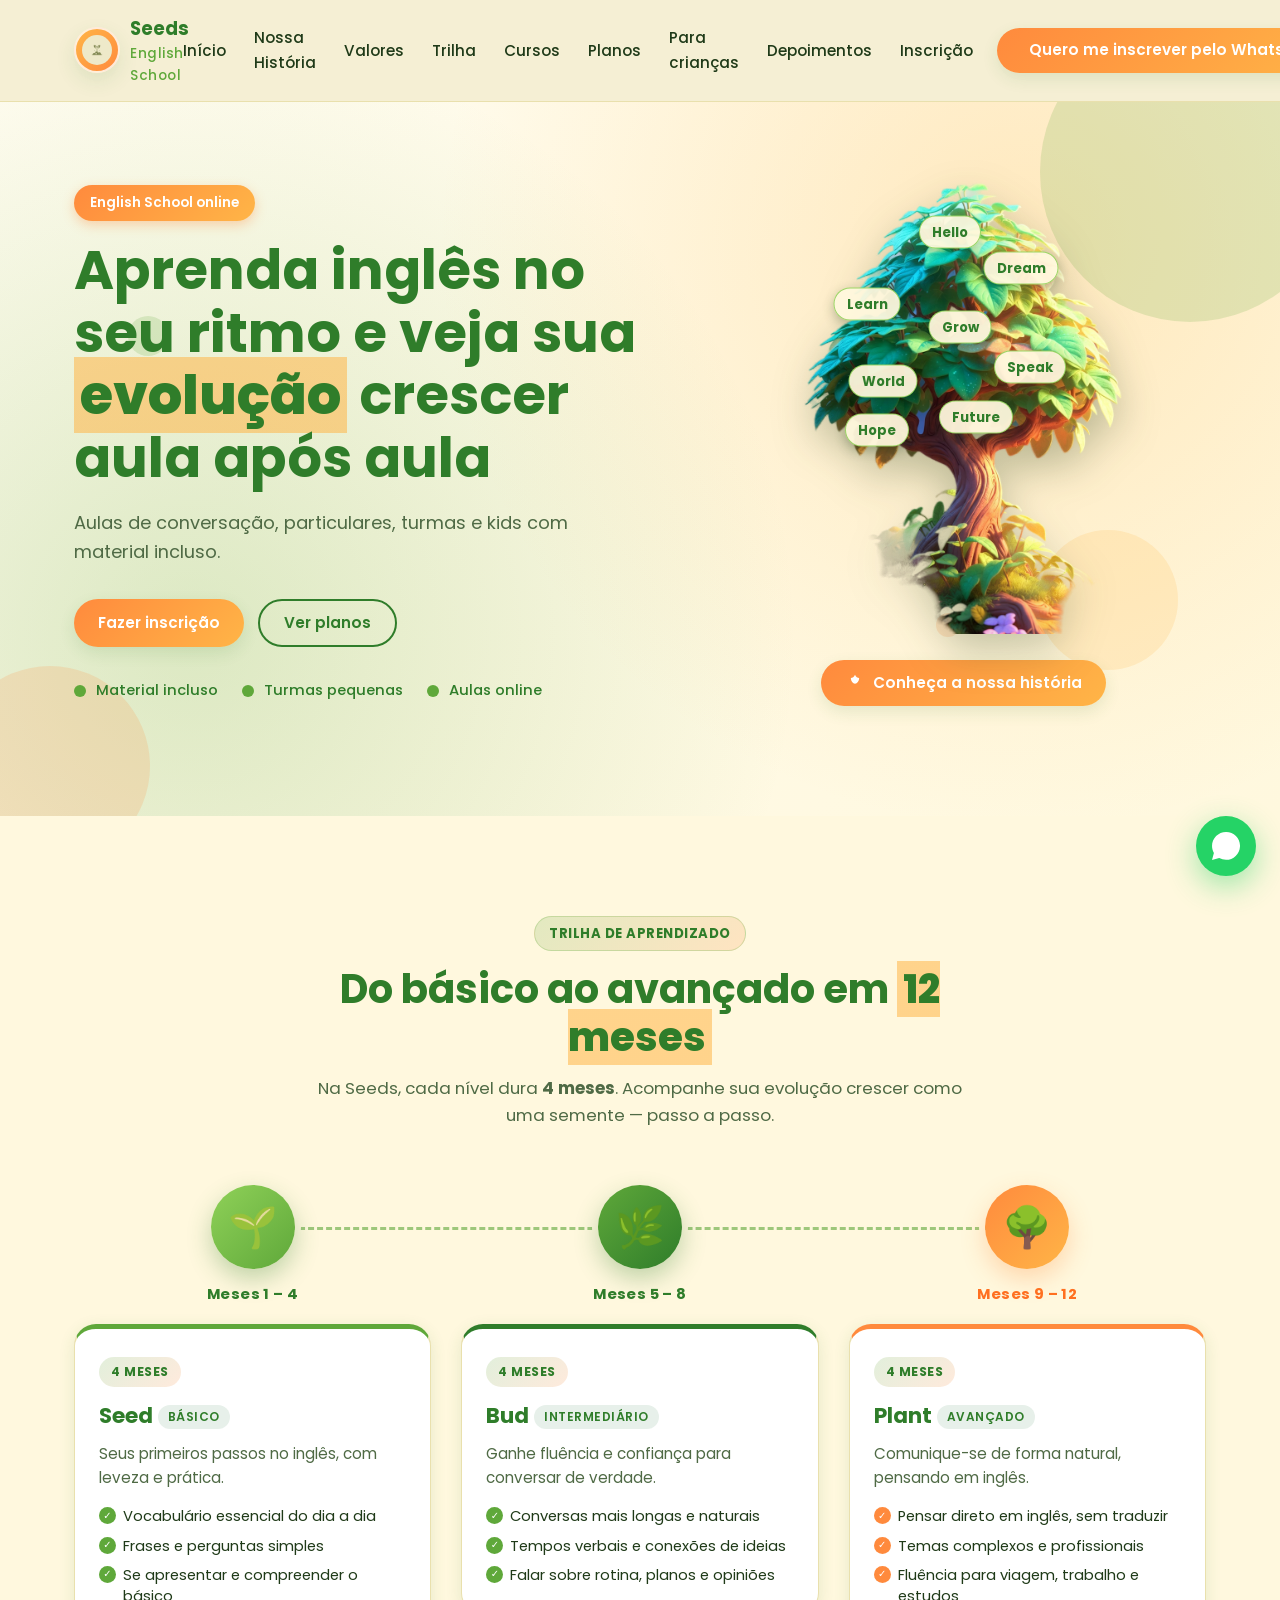
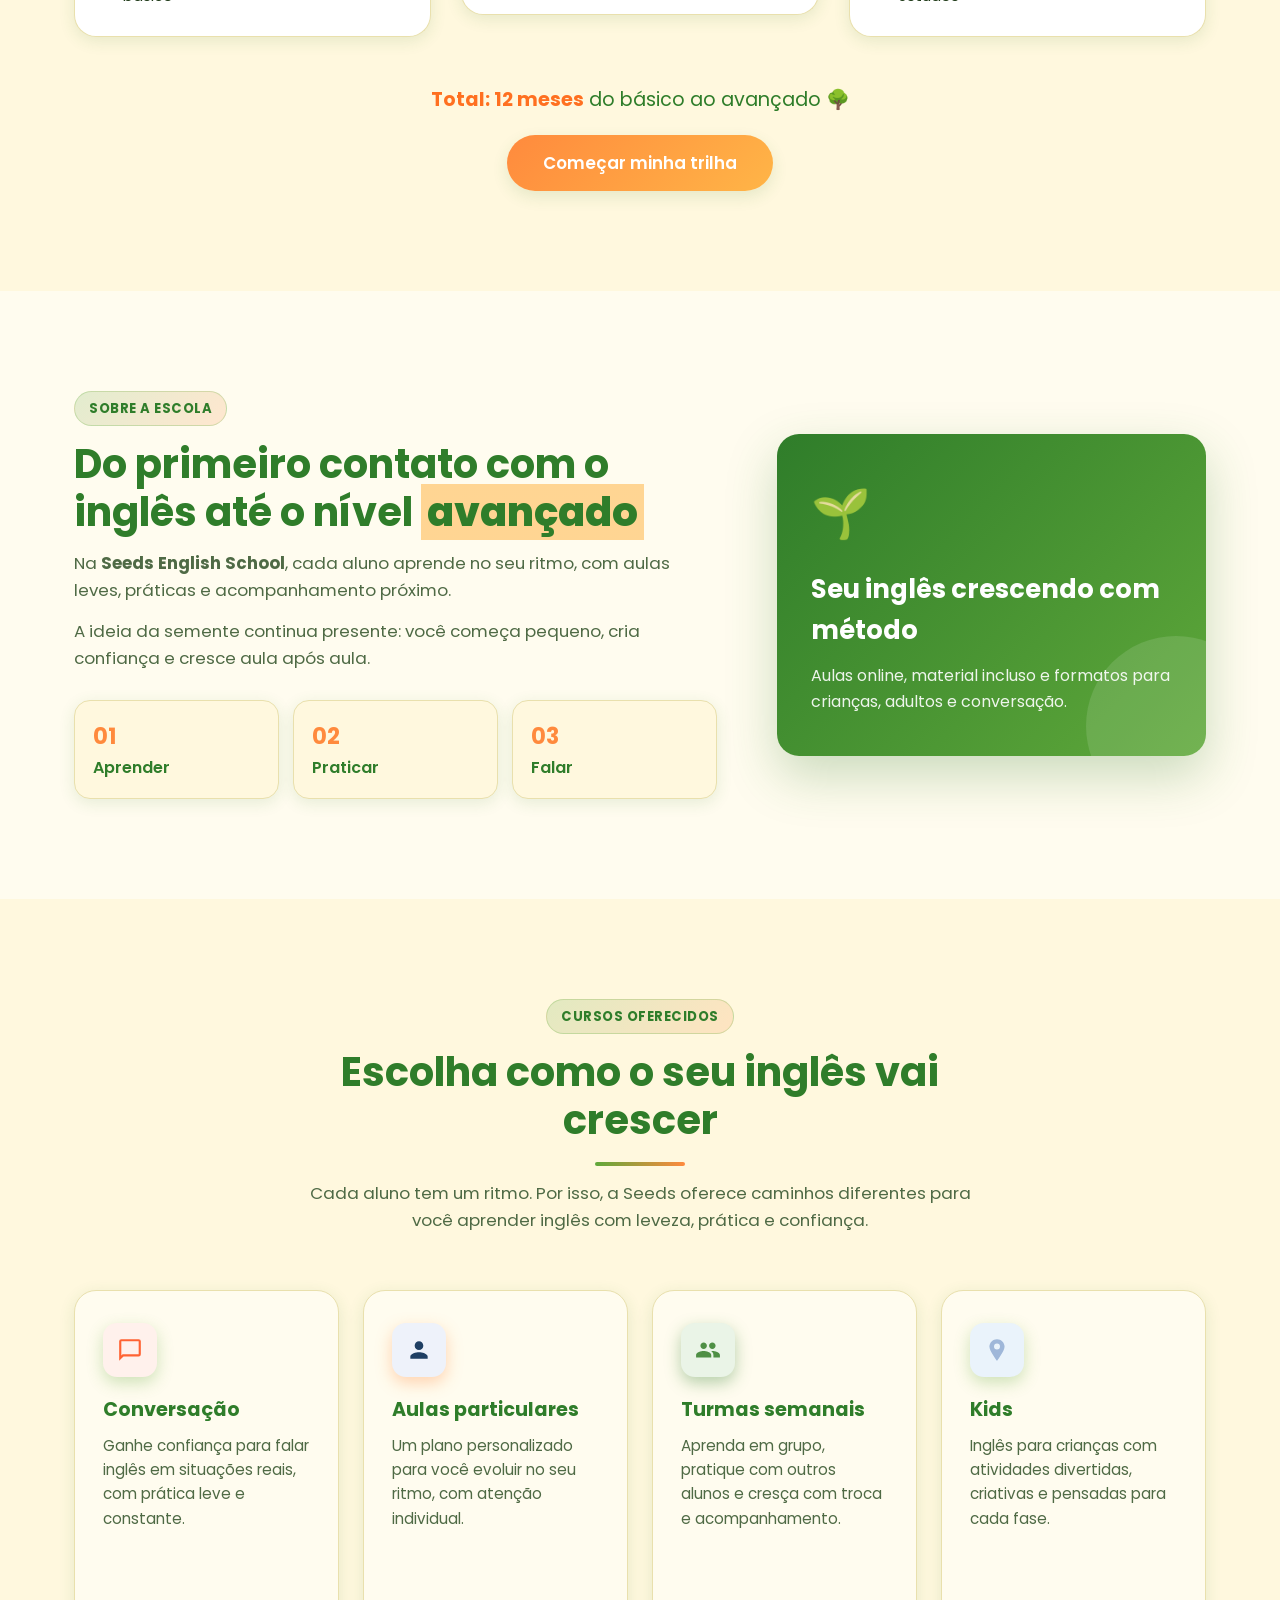
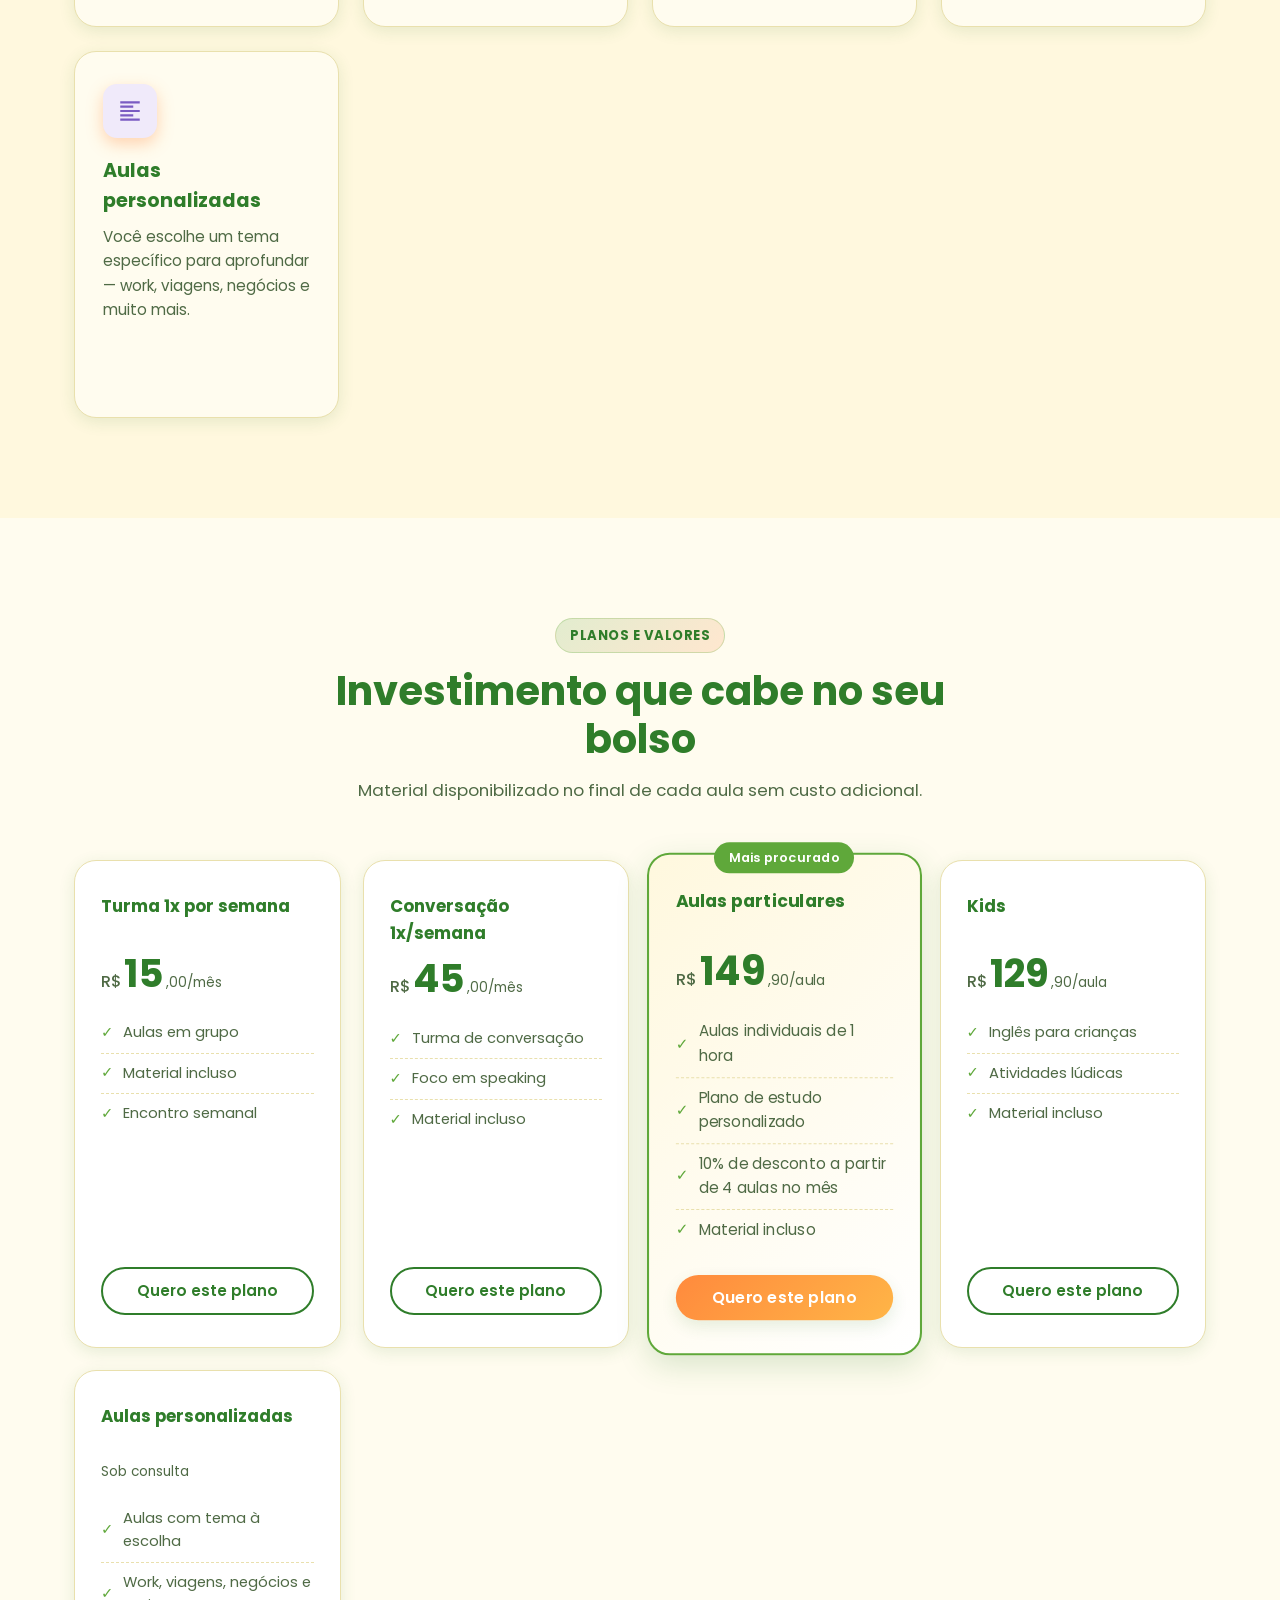
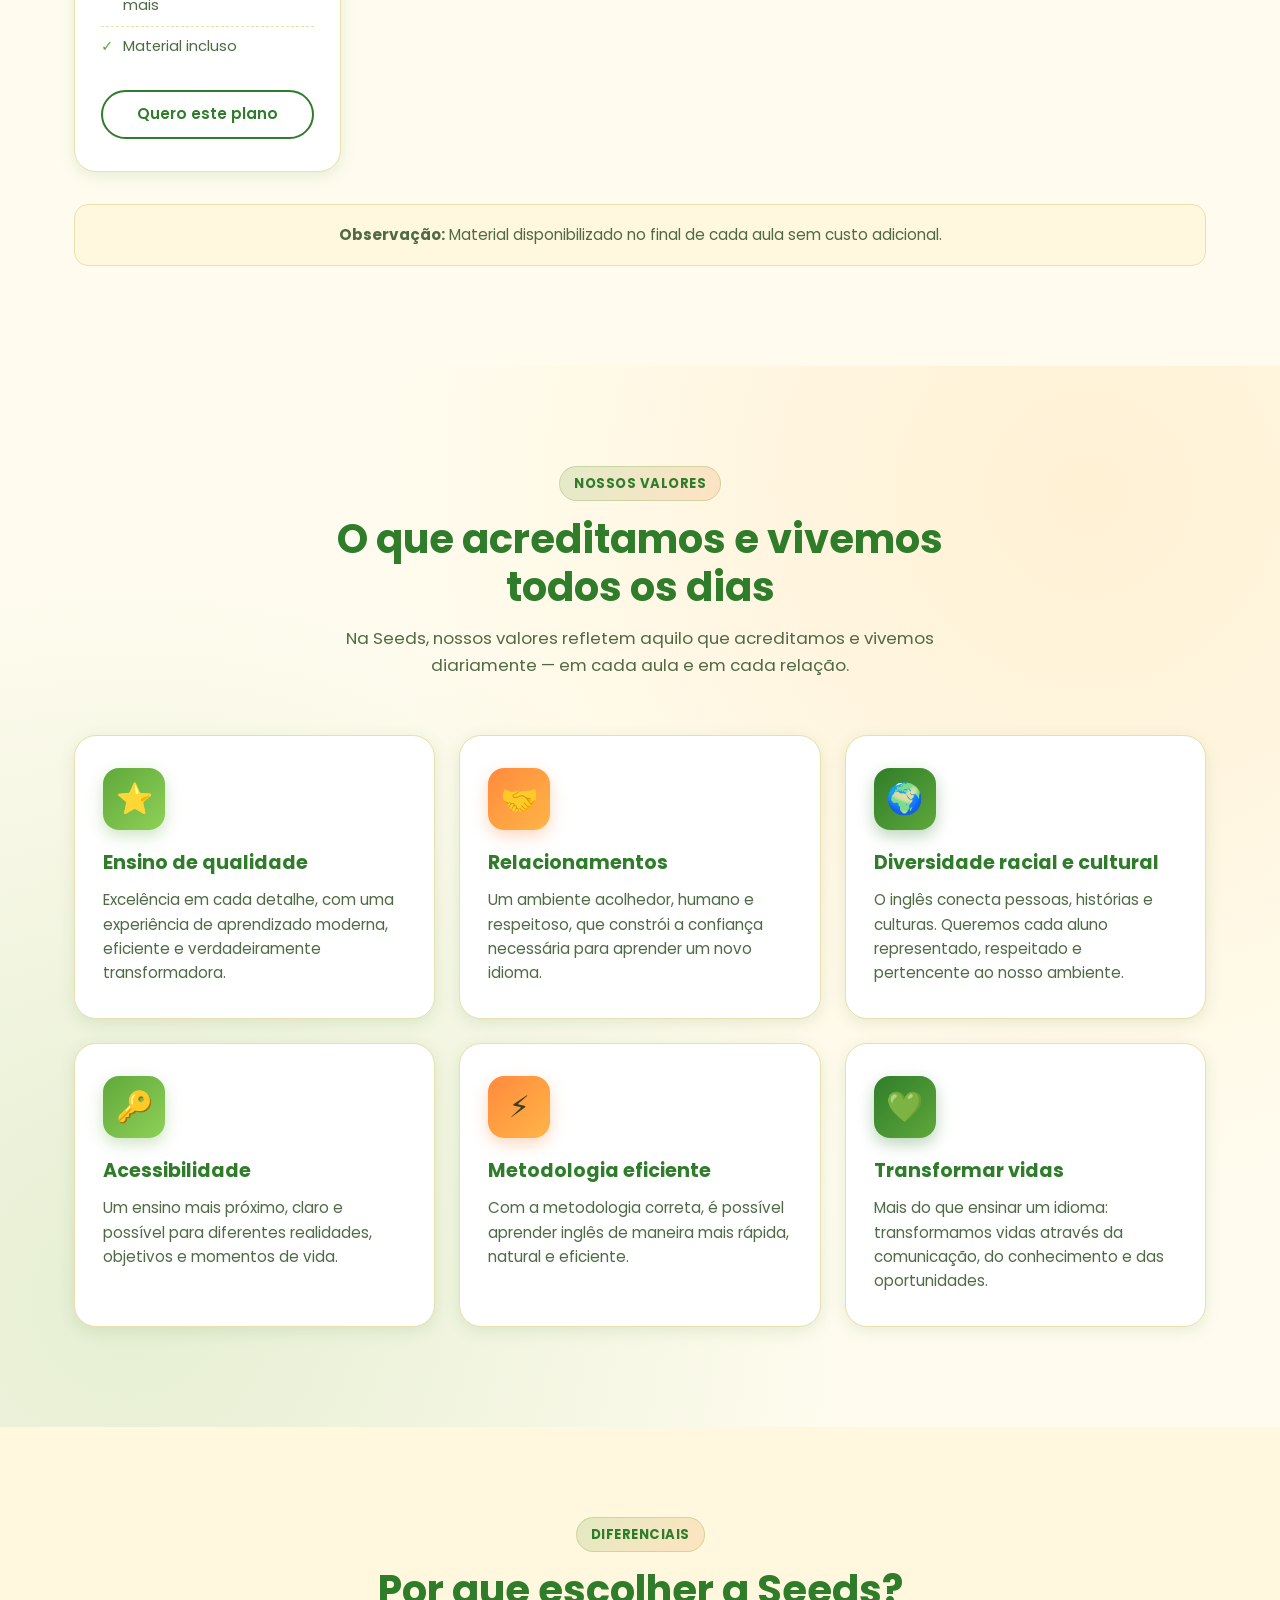
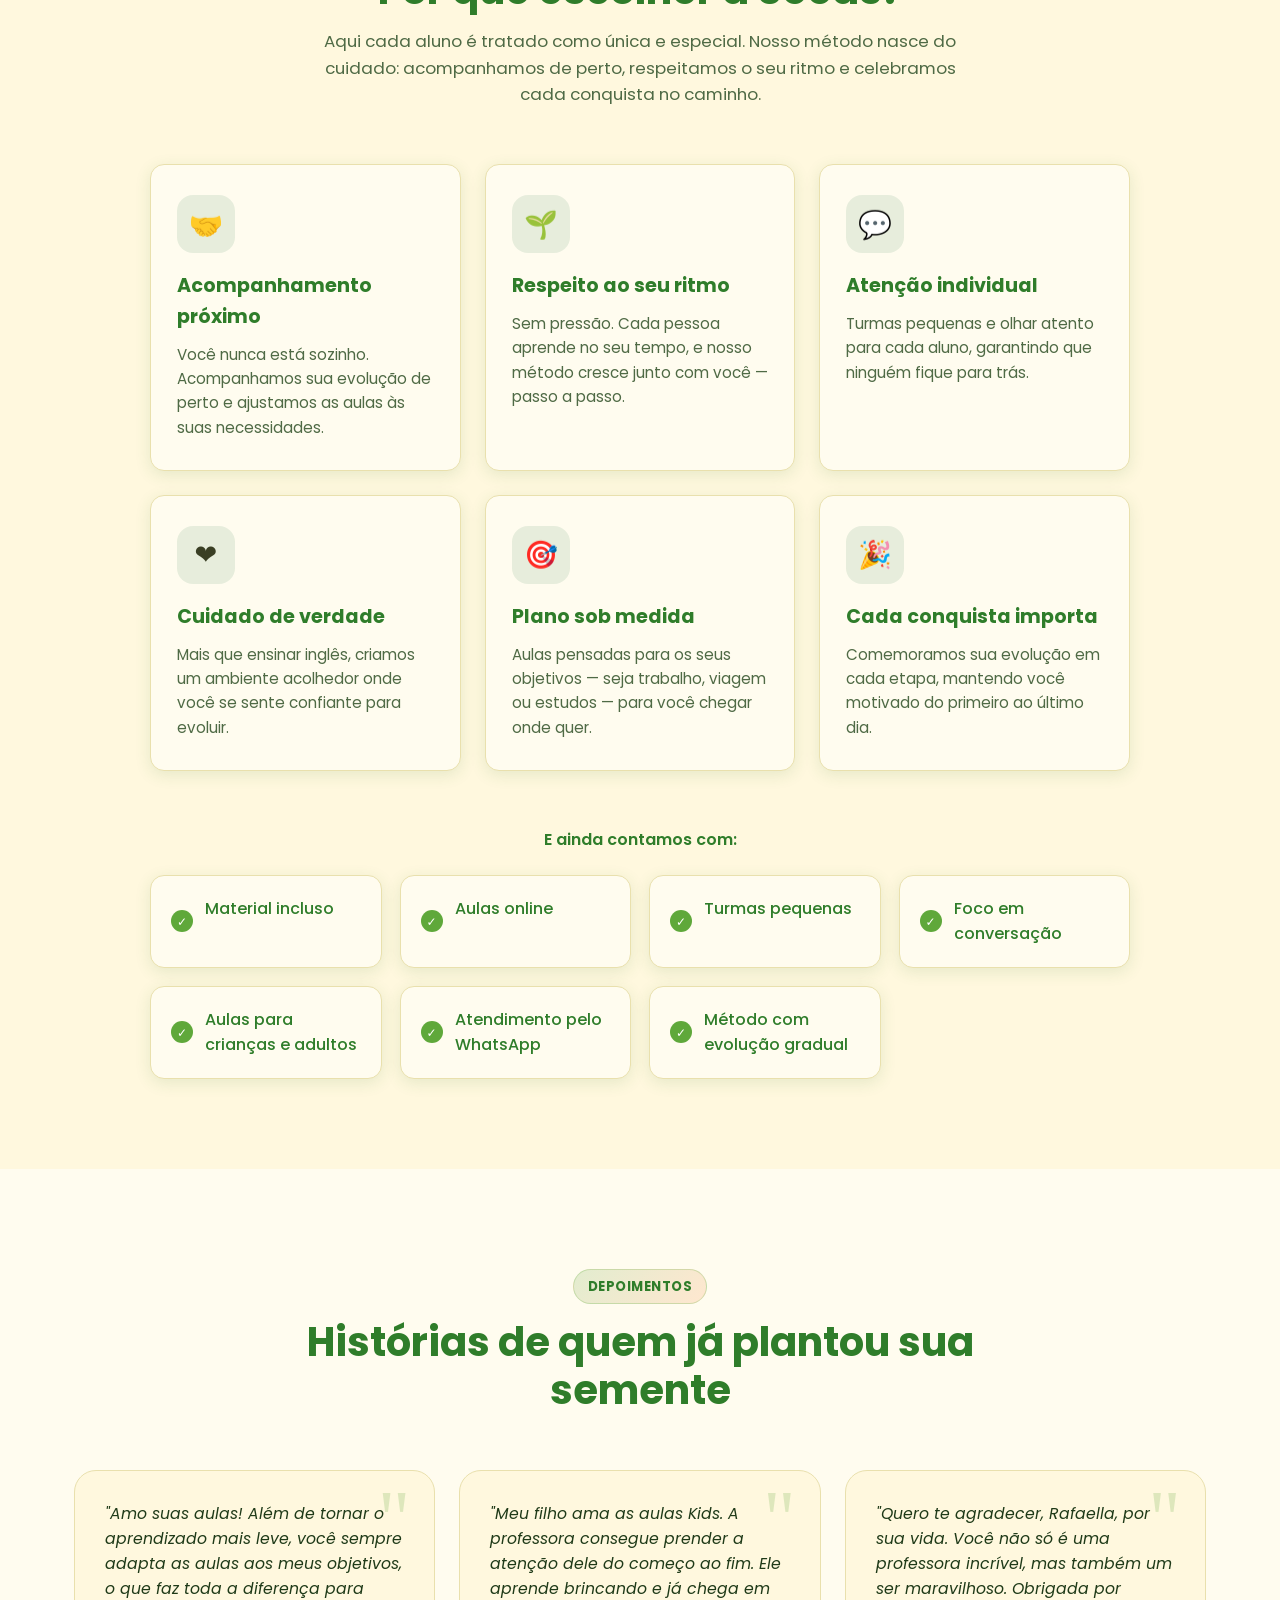
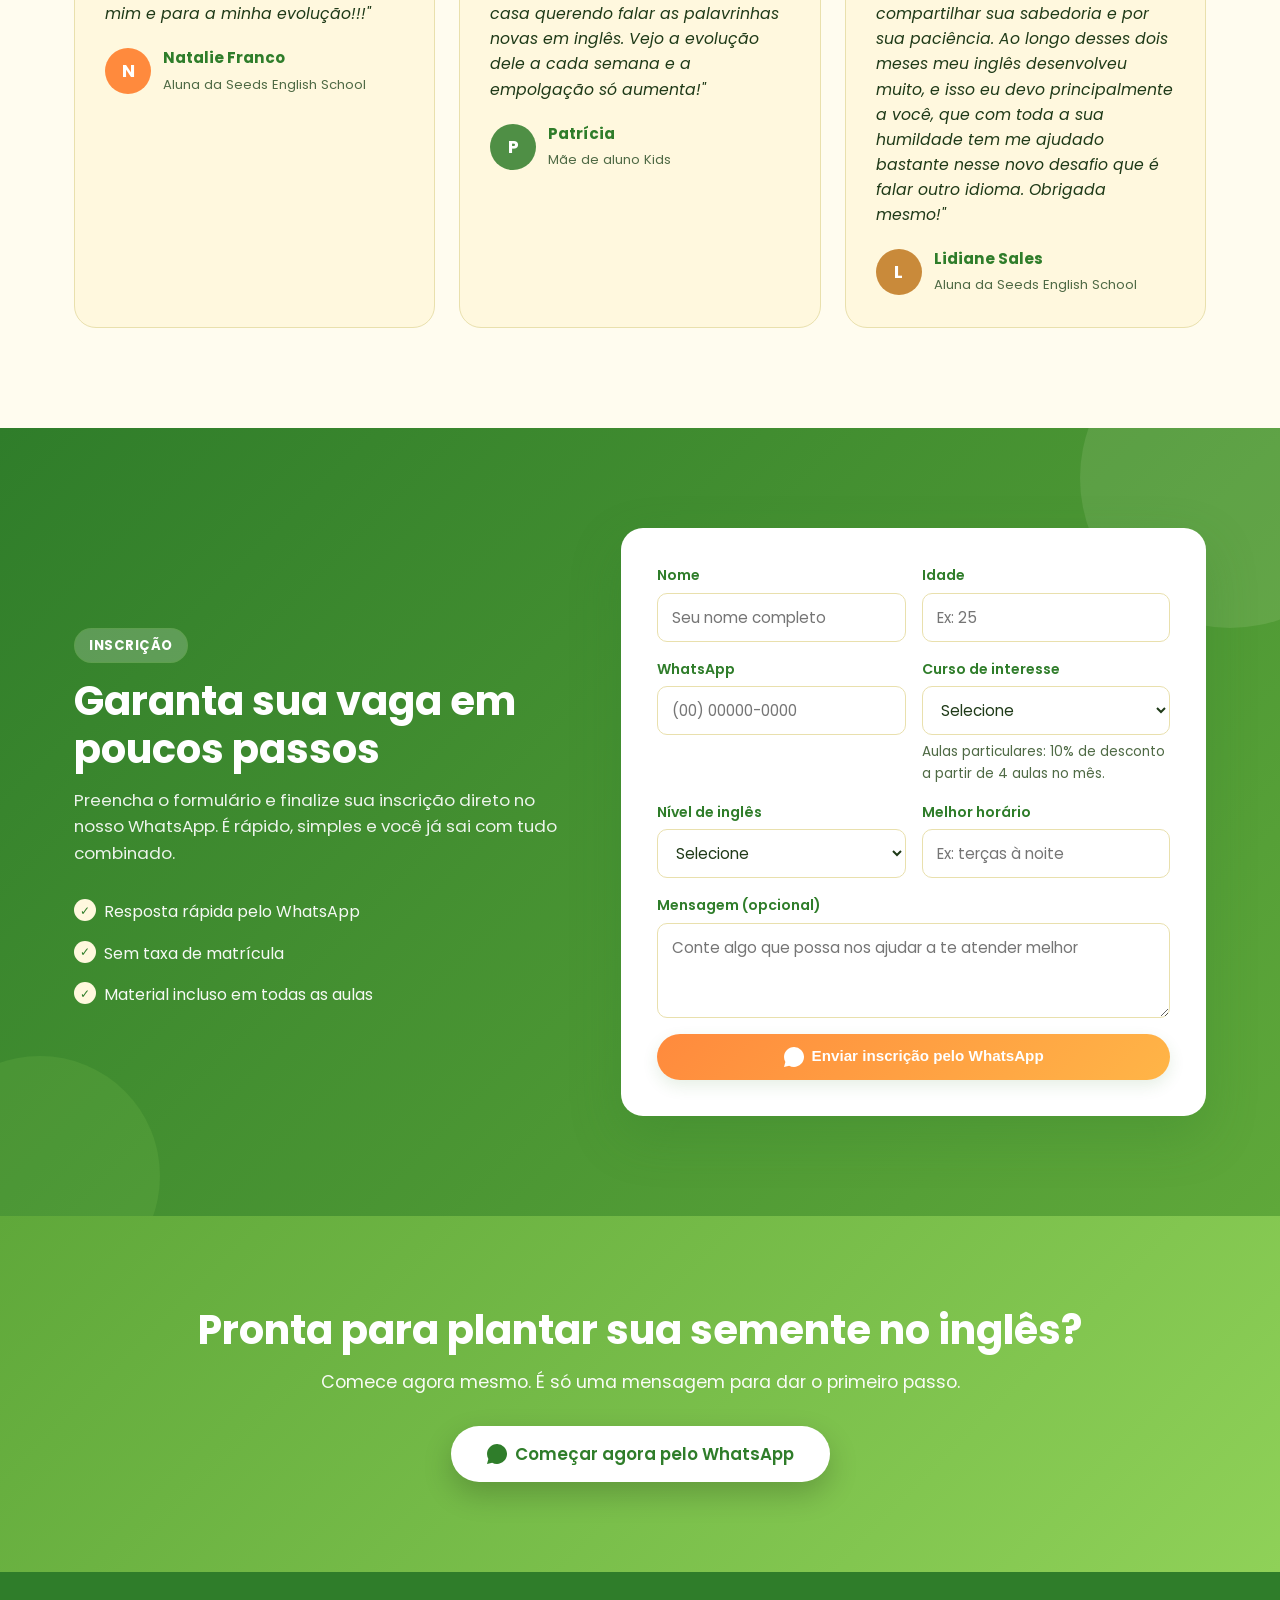
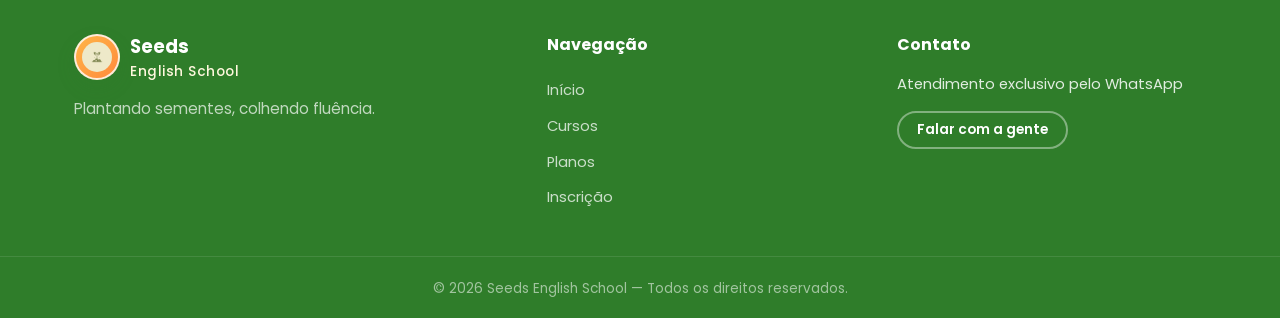
==== commit 46c73ce2: "Remove aulas de Master Class (planos, card e opcoes do formulario) Co-Authored-By: Claude Opus 4.8 (" ====
--- a/index.html
+++ b/index.html
@@ -41,7 +41,8 @@
         <svg viewBox="0 0 24 24" width="18" height="18" aria-hidden="true">
           <path fill="currentColor" d="M20.52 3.48A11.94 11.94 0 0 0 12.02 0C5.4 0 .03 5.37.03 11.99c0 2.11.55 4.17 1.6 5.99L0 24l6.18-1.62a11.95 11.95 0 0 0 5.83 1.49h.01c6.61 0 11.99-5.38 11.99-12 0-3.2-1.25-6.21-3.49-8.39ZM12.02 21.8h-.01a9.78 9.78 0 0 1-4.98-1.36l-.36-.21-3.67.96.98-3.58-.23-.37a9.79 9.79 0 0 1-1.51-5.25c0-5.42 4.41-9.82 9.83-9.82 2.63 0 5.09 1.02 6.95 2.88a9.74 9.74 0 0 1 2.88 6.95c0 5.42-4.41 9.8-9.88 9.8Zm5.39-7.34c-.3-.15-1.75-.86-2.02-.96-.27-.1-.47-.15-.66.15-.2.3-.76.96-.93 1.16-.17.2-.34.22-.64.07-.3-.15-1.26-.46-2.4-1.48-.89-.79-1.49-1.77-1.66-2.07-.17-.3-.02-.46.13-.61.13-.13.3-.34.45-.51.15-.17.2-.3.3-.5.1-.2.05-.37-.02-.52-.07-.15-.66-1.6-.91-2.19-.24-.57-.48-.5-.66-.51l-.56-.01c-.2 0-.52.07-.79.37-.27.3-1.04 1.02-1.04 2.48 0 1.46 1.07 2.88 1.22 3.08.15.2 2.1 3.2 5.08 4.49.71.31 1.27.49 1.7.63.71.23 1.36.2 1.87.12.57-.08 1.75-.71 2-1.4.25-.69.25-1.28.17-1.4-.07-.13-.27-.2-.57-.35Z"/>
         </svg>
-        Quero me inscrever pelo WhatsApp
+        <span class="btn-label-full">Quero me inscrever pelo WhatsApp</span>
+        <span class="btn-label-short">Inscreva-se</span>
       </a>
     </div>
   </header>
@@ -246,14 +247,6 @@
           <a href="#inscricao" class="course-btn">Quero este curso</a>
         </article>
 
-        <article class="course-card reveal-card">
-          <div class="course-icon" style="background:#fbf2e0;color:#c79a2e">
-            <svg viewBox="0 0 24 24"><path fill="currentColor" d="m12 2 2.39 4.84 5.34.78-3.87 3.77.91 5.32L12 14.98l-4.77 2.51.91-5.32L4.27 8.4l5.34-.78L12 2Zm0 4.52-1.12 2.27-2.5.36 1.81 1.77-.43 2.49L12 12.24l2.24 1.17-.43-2.49 1.81-1.77-2.5-.36L12 6.52Z"/></svg>
-          </div>
-          <h3>Master Class</h3>
-          <p>Imersão intensiva que acontece 2x por ano: uma edição gratuita e outra paga, para destravar seu inglês de vez.</p>
-          <a href="#inscricao" class="course-btn">Quero este curso</a>
-        </article>
       </div>
     </div>
   </section>
@@ -325,29 +318,6 @@
           <a href="#inscricao" class="btn btn-outline btn-block">Quero este plano</a>
         </div>
 
-        <div class="plan-card">
-          <span class="plan-badge">Gratuita · 1x por ano</span>
-          <h3>Master Class Gratuita</h3>
-          <p class="plan-price"><small>Gratuita</small></p>
-          <ul>
-            <li>Aulão intensivo de 3 horas</li>
-            <li>Edição gratuita · vagas limitadas</li>
-            <li>Material incluso</li>
-          </ul>
-          <a href="#inscricao" class="btn btn-outline btn-block">Quero este plano</a>
-        </div>
-
-        <div class="plan-card">
-          <span class="plan-badge">Paga · 1x por ano</span>
-          <h3>Master Class</h3>
-          <p class="plan-price"><span>R$</span>39<small>,90/aulão</small></p>
-          <ul>
-            <li>Aulão intensivo de 3 horas</li>
-            <li>Edição paga · vagas limitadas</li>
-            <li>Material incluso</li>
-          </ul>
-          <a href="#inscricao" class="btn btn-outline btn-block">Quero este plano</a>
-        </div>
       </div>
 
       <p class="plans-note">
@@ -542,8 +512,6 @@
               <option>Turmas semanais</option>
               <option>Kids (R$129,90/aula)</option>
               <option>Aulas personalizadas (sob consulta)</option>
-              <option>Master Class Gratuita (aulão de 3h)</option>
-              <option>Master Class Paga (R$39,90 · aulão de 3h)</option>
             </select>
             <small class="form-note">Aulas particulares: 10% de desconto a partir de 4 aulas no mês.</small>
           </div>
--- a/assets/css/style.css
+++ b/assets/css/style.css
@@ -61,6 +61,8 @@
   line-height:1.2;
   white-space:nowrap;
 }
+/* Versão curta do botão de inscrição aparece só no mobile */
+.btn-label-short{display:none}
 .btn-primary{
   background:linear-gradient(135deg,var(--accent) 0%,var(--accent-warm) 100%);
   color:#fff;
@@ -1150,8 +1152,14 @@
     width:100%;
   }
   .nav-list a::after{display:none}
-  .btn-whatsapp{display:none}
-  .header-inner{padding:12px 18px}
+  .header-inner{padding:12px 14px;gap:10px;justify-content:flex-start;flex-wrap:nowrap}
+  .header .logo{order:1;margin-right:auto;min-width:0}
+  .header .logo-text{font-size:.95rem}
+  .header .btn-whatsapp{order:2;padding:9px 14px;font-size:.82rem;width:auto;flex:0 0 auto;gap:0}
+  .header .btn-whatsapp svg{display:none}
+  .header .btn-whatsapp .btn-label-full{display:none}
+  .header .btn-whatsapp .btn-label-short{display:inline}
+  .header .nav{order:3;flex:0 0 auto}
   .form-row{grid-template-columns:1fr}
   .signup-form{padding:24px}
   .plan-card.highlight-card{transform:none}
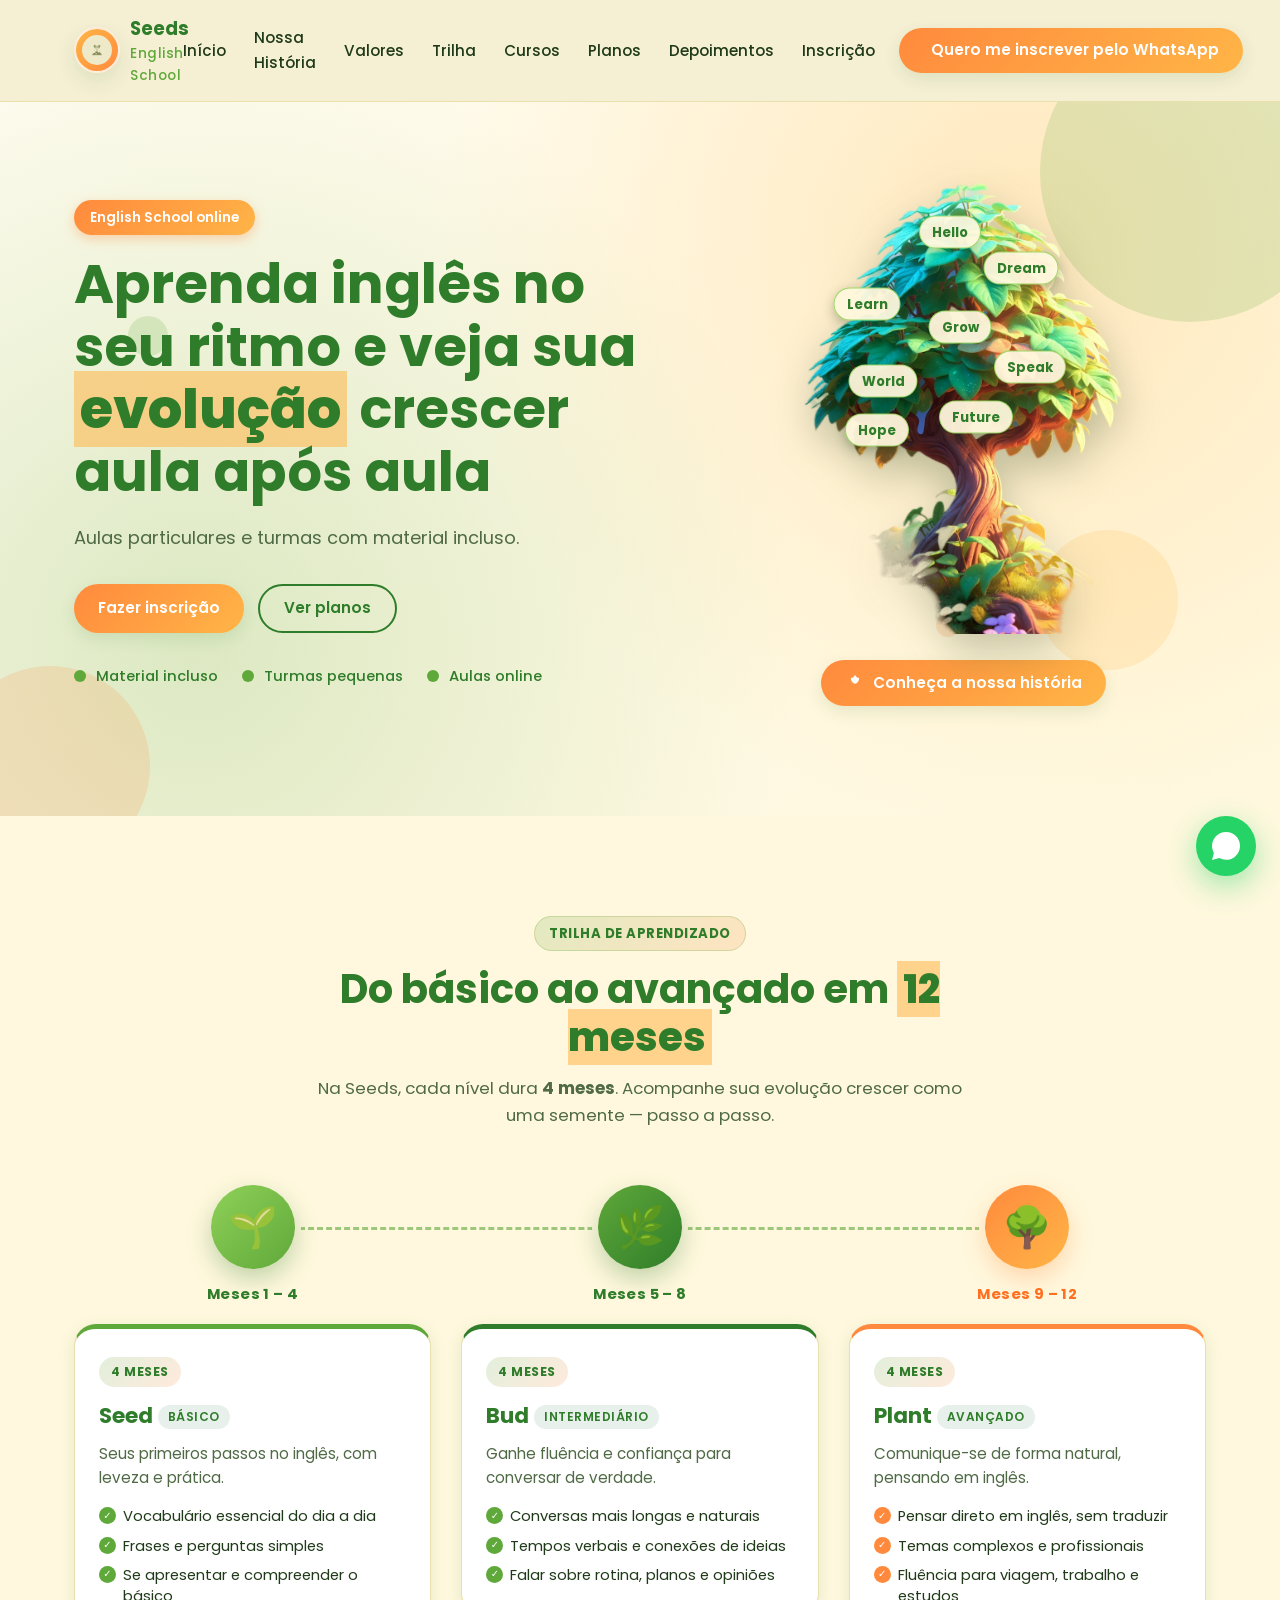
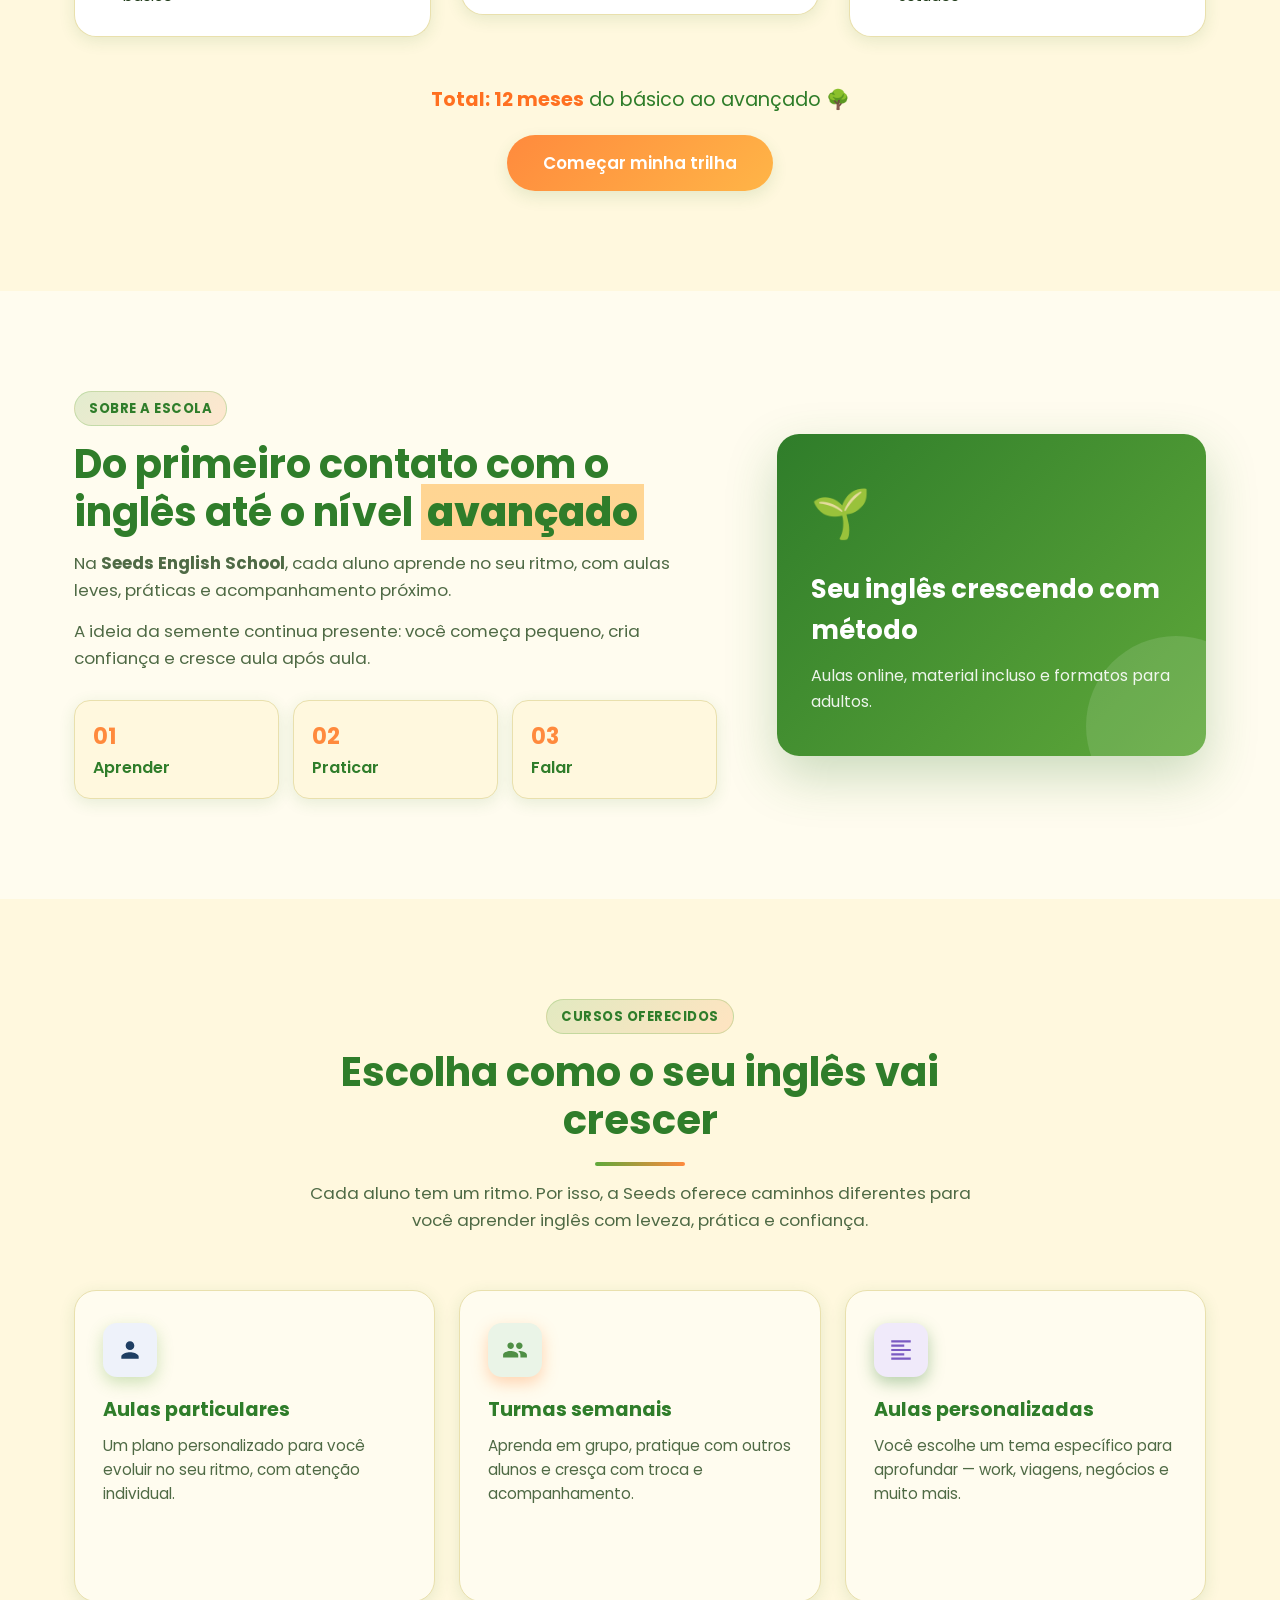
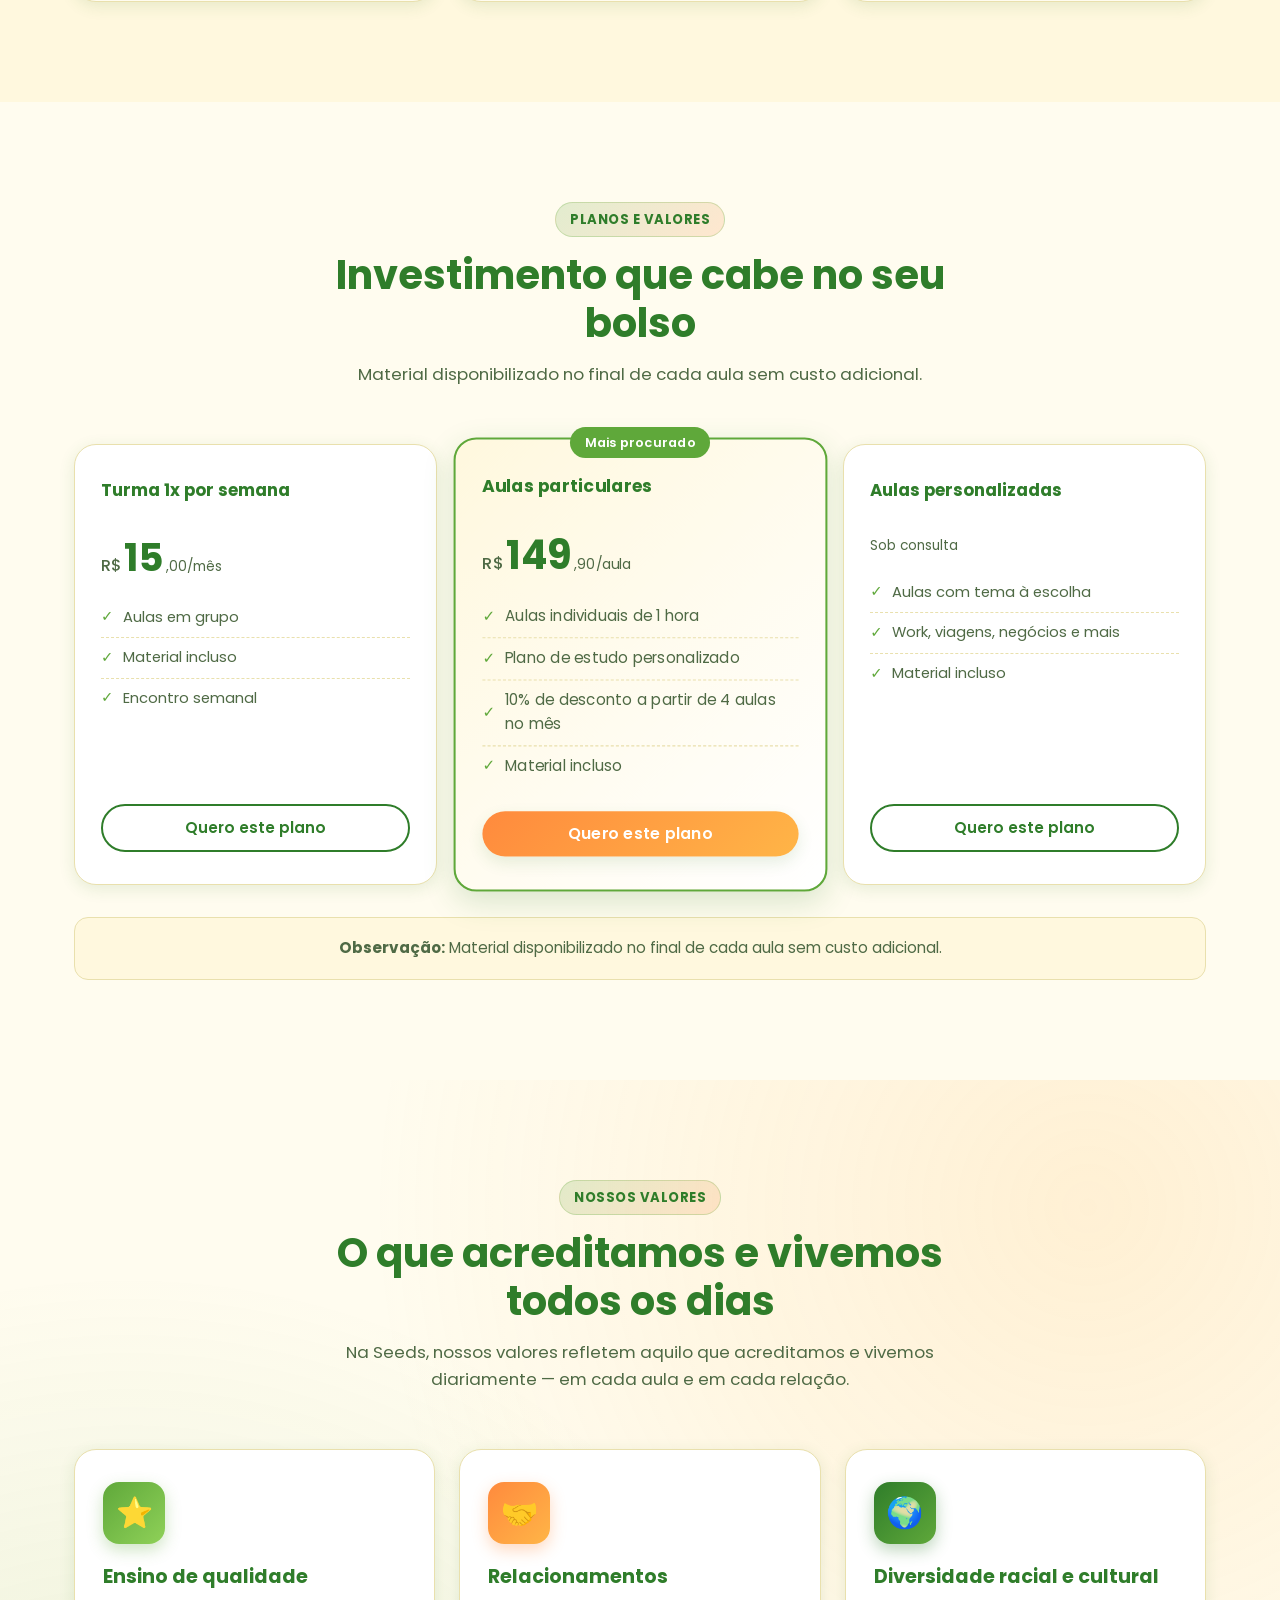
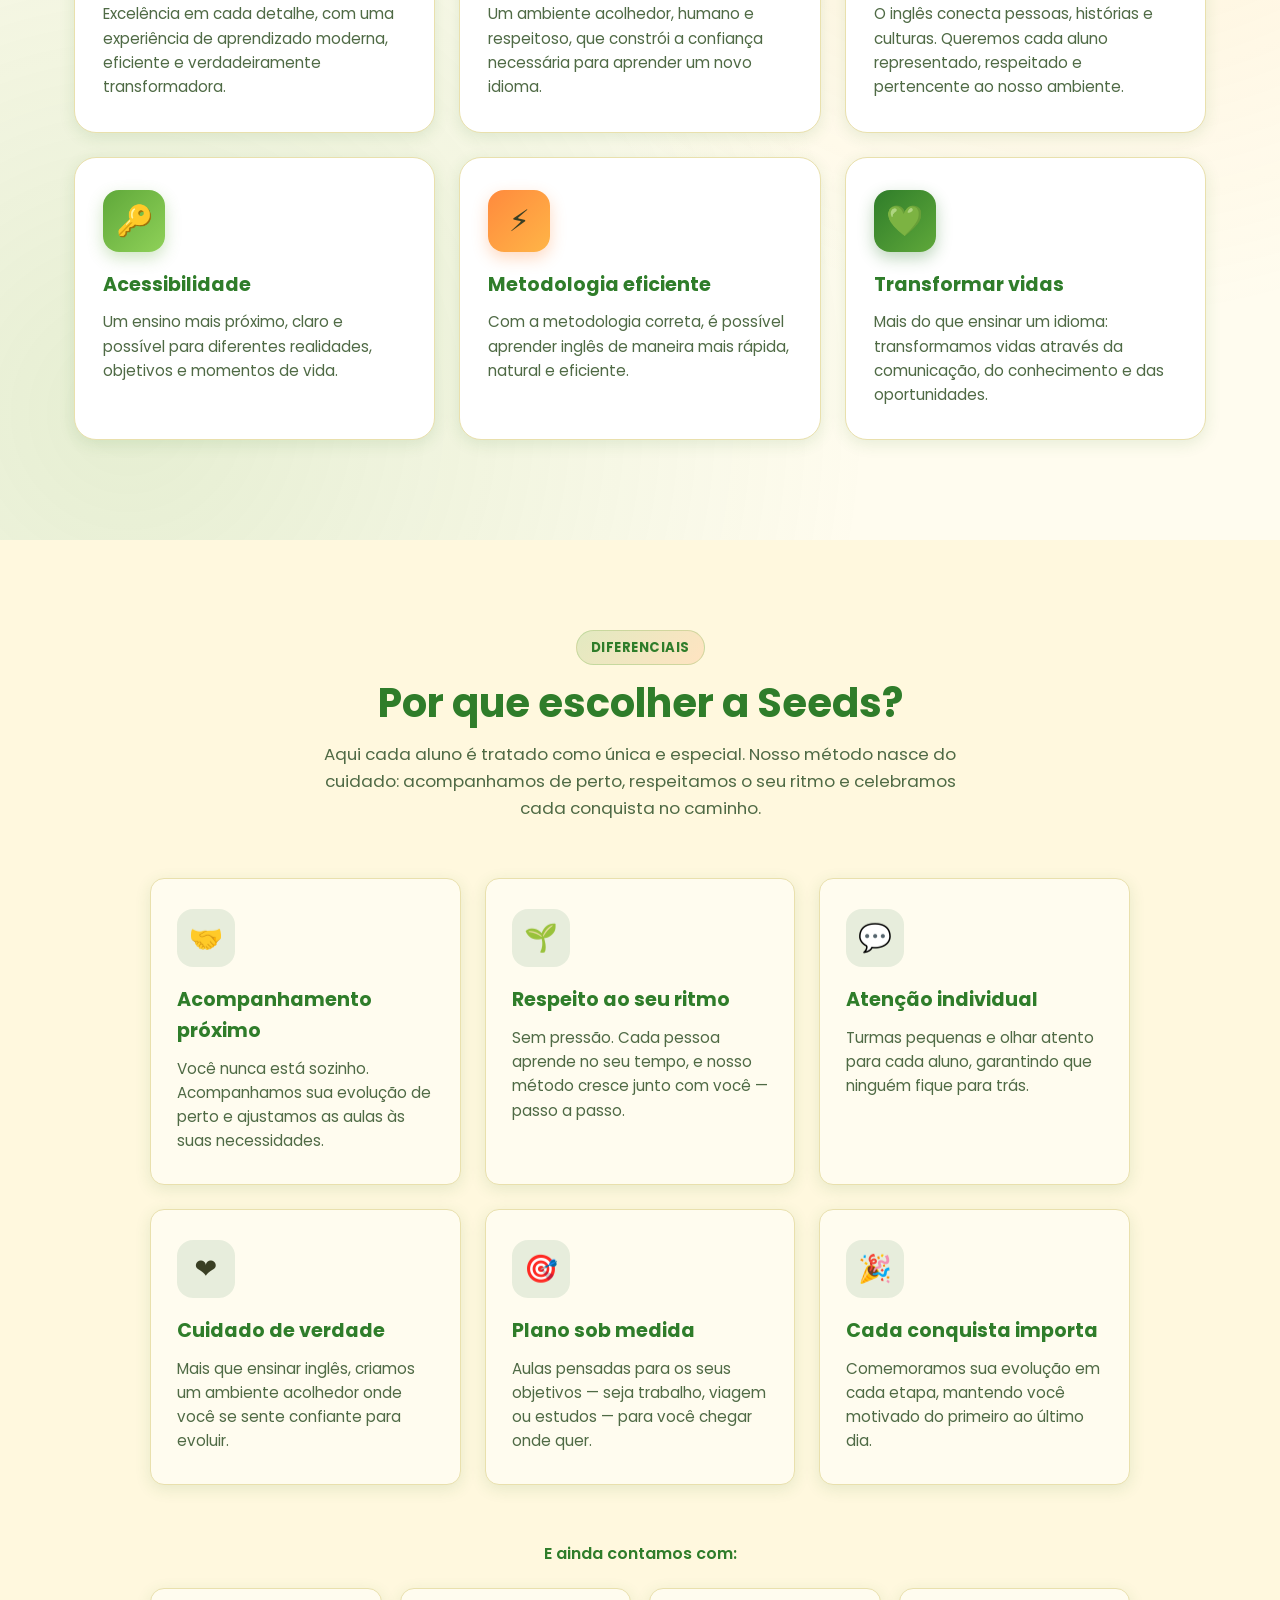
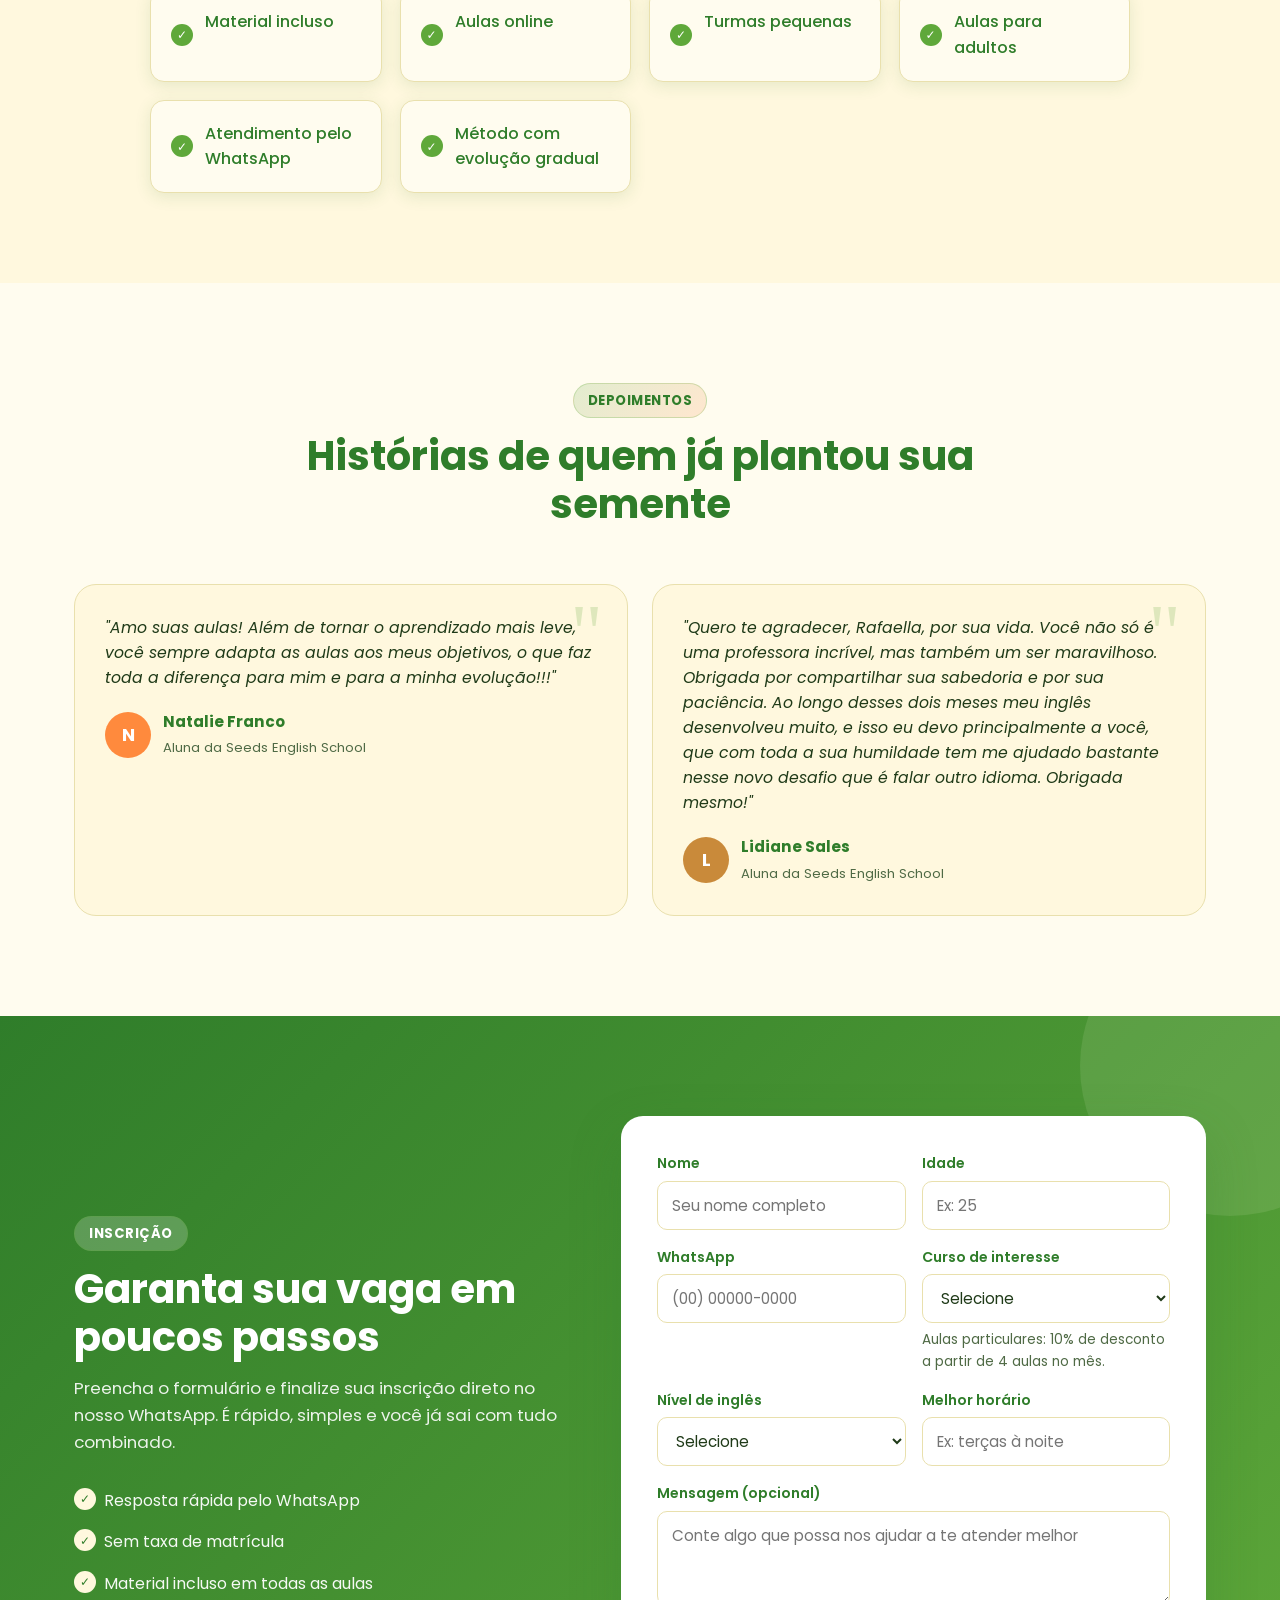
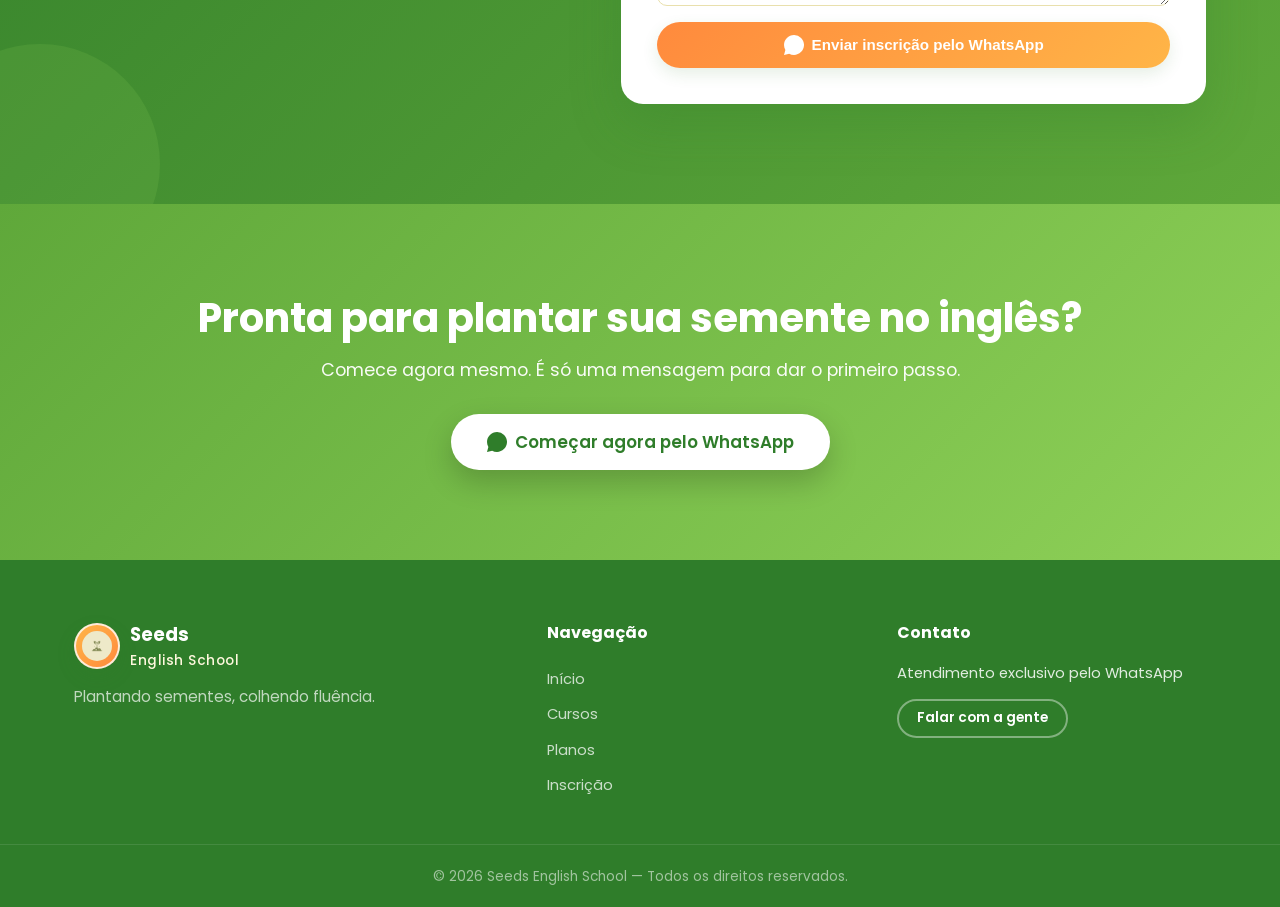
==== commit 02b98811: "Remove cursos de Conversacao e Kids (cards, planos, depoimento, menu e textos) Co-Authored-By: Claud" ====
--- a/index.html
+++ b/index.html
@@ -3,7 +3,7 @@
 <head>
   <meta charset="UTF-8" />
   <meta name="viewport" content="width=device-width, initial-scale=1.0" />
-  <meta name="description" content="Seeds English School - Aulas de inglês online: conversação, particulares, turmas e kids. Material incluso. Inscrição pelo WhatsApp." />
+  <meta name="description" content="Seeds English School - Aulas de inglês online: particulares e turmas. Material incluso. Inscrição pelo WhatsApp." />
   <title>Seeds English School — Plante sua semente no English</title>
   <link rel="preconnect" href="https://fonts.googleapis.com" />
   <link rel="preconnect" href="https://fonts.gstatic.com" crossorigin />
@@ -31,7 +31,6 @@
           <li><a href="#trilha">Trilha</a></li>
           <li><a href="#cursos">Cursos</a></li>
           <li><a href="#planos">Planos</a></li>
-          <li><a href="#kids">Para crianças</a></li>
           <li><a href="#depoimentos">Depoimentos</a></li>
           <li><a href="#inscricao">Inscrição</a></li>
         </ul>
@@ -63,7 +62,7 @@
           Aprenda inglês no seu ritmo e veja sua <span class="highlight">evolução</span>  crescer aula após aula
         </h1>
         <p class="hero-sub">
-          Aulas de conversação, particulares, turmas e kids com material incluso.
+          Aulas particulares e turmas com material incluso.
         </p>
         <div class="hero-actions">
           <a href="#inscricao" class="btn btn-primary">Fazer inscrição</a>
@@ -185,7 +184,7 @@
       <div class="about-card">
         <span>🌱</span>
         <h3>Seu inglês crescendo com método</h3>
-        <p>Aulas online, material incluso e formatos para crianças, adultos e conversação.</p>
+        <p>Aulas online, material incluso e formatos para adultos.</p>
       </div>
     </div>
   </section>
@@ -203,15 +202,6 @@
 
       <div class="course-grid">
         <article class="course-card reveal-card">
-          <div class="course-icon" style="background:#fff1ec;color:#ff6333">
-            <svg viewBox="0 0 24 24"><path fill="currentColor" d="M20 2H4a2 2 0 0 0-2 2v18l4-4h14a2 2 0 0 0 2-2V4a2 2 0 0 0-2-2Zm0 14H5.17L4 17.17V4h16v12Z"/></svg>
-          </div>
-          <h3>Conversação</h3>
-          <p>Ganhe confiança para falar inglês em situações reais, com prática leve e constante.</p>
-          <a href="#inscricao" class="course-btn">Quero este curso</a>
-        </article>
-
-        <article class="course-card reveal-card">
           <div class="course-icon" style="background:#eef2fa;color:#1f3f63">
             <svg viewBox="0 0 24 24"><path fill="currentColor" d="M12 12c2.21 0 4-1.79 4-4s-1.79-4-4-4-4 1.79-4 4 1.79 4 4 4Zm0 2c-2.67 0-8 1.34-8 4v2h16v-2c0-2.66-5.33-4-8-4Z"/></svg>
           </div>
@@ -226,15 +216,6 @@
           </div>
           <h3>Turmas semanais</h3>
           <p>Aprenda em grupo, pratique com outros alunos e cresça com troca e acompanhamento.</p>
-          <a href="#inscricao" class="course-btn">Quero este curso</a>
-        </article>
-
-        <article class="course-card reveal-card">
-          <div class="course-icon" style="background:#eaf3fb;color:#9fb7d9">
-            <svg viewBox="0 0 24 24"><path fill="currentColor" d="M12 2C8.13 2 5 5.13 5 9c0 3.87 7 13 7 13s7-9.13 7-13c0-3.87-3.13-7-7-7Zm0 9.5A2.5 2.5 0 1 1 12 6a2.5 2.5 0 0 1 0 5.5Z"/></svg>
-          </div>
-          <h3>Kids</h3>
-          <p>Inglês para crianças com atividades divertidas, criativas e pensadas para cada fase.</p>
           <a href="#inscricao" class="course-btn">Quero este curso</a>
         </article>
 
@@ -268,17 +249,6 @@
             <li>Aulas em grupo</li>
             <li>Material incluso</li>
             <li>Encontro semanal</li>
-          </ul>
-          <a href="#inscricao" class="btn btn-outline btn-block">Quero este plano</a>
-        </div>
-
-        <div class="plan-card">
-          <h3>Conversação 1x/semana</h3>
-          <p class="plan-price"><span>R$</span>45<small>,00/mês</small></p>
-          <ul>
-            <li>Turma de conversação</li>
-            <li>Foco em speaking</li>
-            <li>Material incluso</li>
           </ul>
           <a href="#inscricao" class="btn btn-outline btn-block">Quero este plano</a>
         </div>
@@ -296,17 +266,6 @@
           <a href="#inscricao" class="btn btn-primary btn-block">Quero este plano</a>
         </div>
 
-        <div class="plan-card" id="kids">
-          <h3>Kids</h3>
-          <p class="plan-price"><span>R$</span>129<small>,90/aula</small></p>
-          <ul>
-            <li>Inglês para crianças</li>
-            <li>Atividades lúdicas</li>
-            <li>Material incluso</li>
-          </ul>
-          <a href="#inscricao" class="btn btn-outline btn-block">Quero este plano</a>
-        </div>
-
         <div class="plan-card">
           <h3>Aulas personalizadas</h3>
           <p class="plan-price"><small>Sob consulta</small></p>
@@ -422,8 +381,7 @@
         <div class="diff-item"><span></span> Material incluso</div>
         <div class="diff-item"><span></span> Aulas online</div>
         <div class="diff-item"><span></span> Turmas pequenas</div>
-        <div class="diff-item"><span></span> Foco em conversação</div>
-        <div class="diff-item"><span></span> Aulas para crianças e adultos</div>
+        <div class="diff-item"><span></span> Aulas para adultos</div>
         <div class="diff-item"><span></span> Atendimento pelo WhatsApp</div>
         <div class="diff-item"><span></span> Método com evolução gradual</div>
       </div>
@@ -445,16 +403,6 @@
             <div>
               <strong>Natalie Franco</strong>
               <small>Aluna da Seeds English School</small>
-            </div>
-          </div>
-        </article>
-        <article class="testi-card">
-          <p>"Meu filho ama as aulas Kids. A professora consegue prender a atenção dele do começo ao fim. Ele aprende brincando e já chega em casa querendo falar as palavrinhas novas em inglês. Vejo a evolução dele a cada semana e a empolgação só aumenta!"</p>
-          <div class="testi-user">
-            <div class="avatar" style="background:#4f8f45">P</div>
-            <div>
-              <strong>Patrícia</strong>
-              <small>Mãe de aluno Kids</small>
             </div>
           </div>
         </article>
@@ -507,10 +455,8 @@
             <label for="curso">Curso de interesse</label>
             <select id="curso" name="curso" required>
               <option value="" disabled selected>Selecione</option>
-              <option>Conversação</option>
               <option>Aulas particulares (R$149,90/aula de 1h)</option>
               <option>Turmas semanais</option>
-              <option>Kids (R$129,90/aula)</option>
               <option>Aulas personalizadas (sob consulta)</option>
             </select>
             <small class="form-note">Aulas particulares: 10% de desconto a partir de 4 aulas no mês.</small>
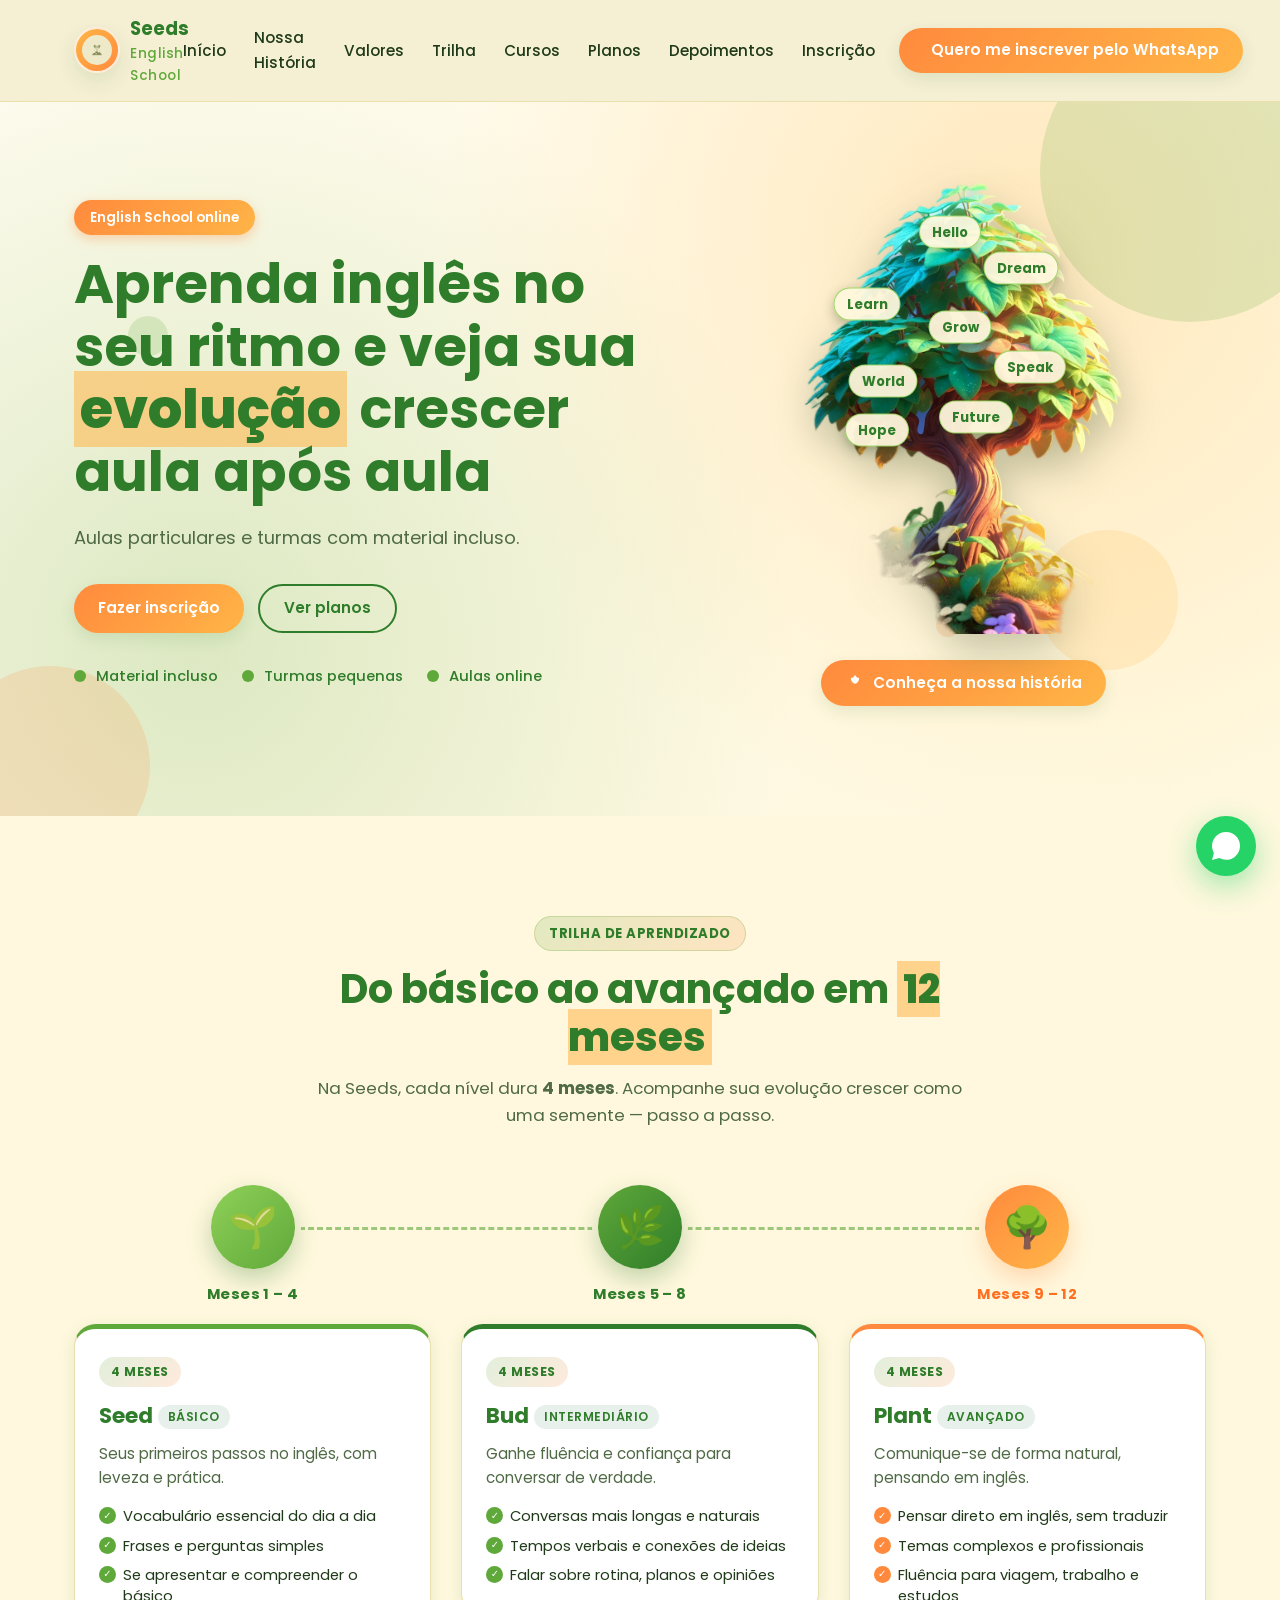
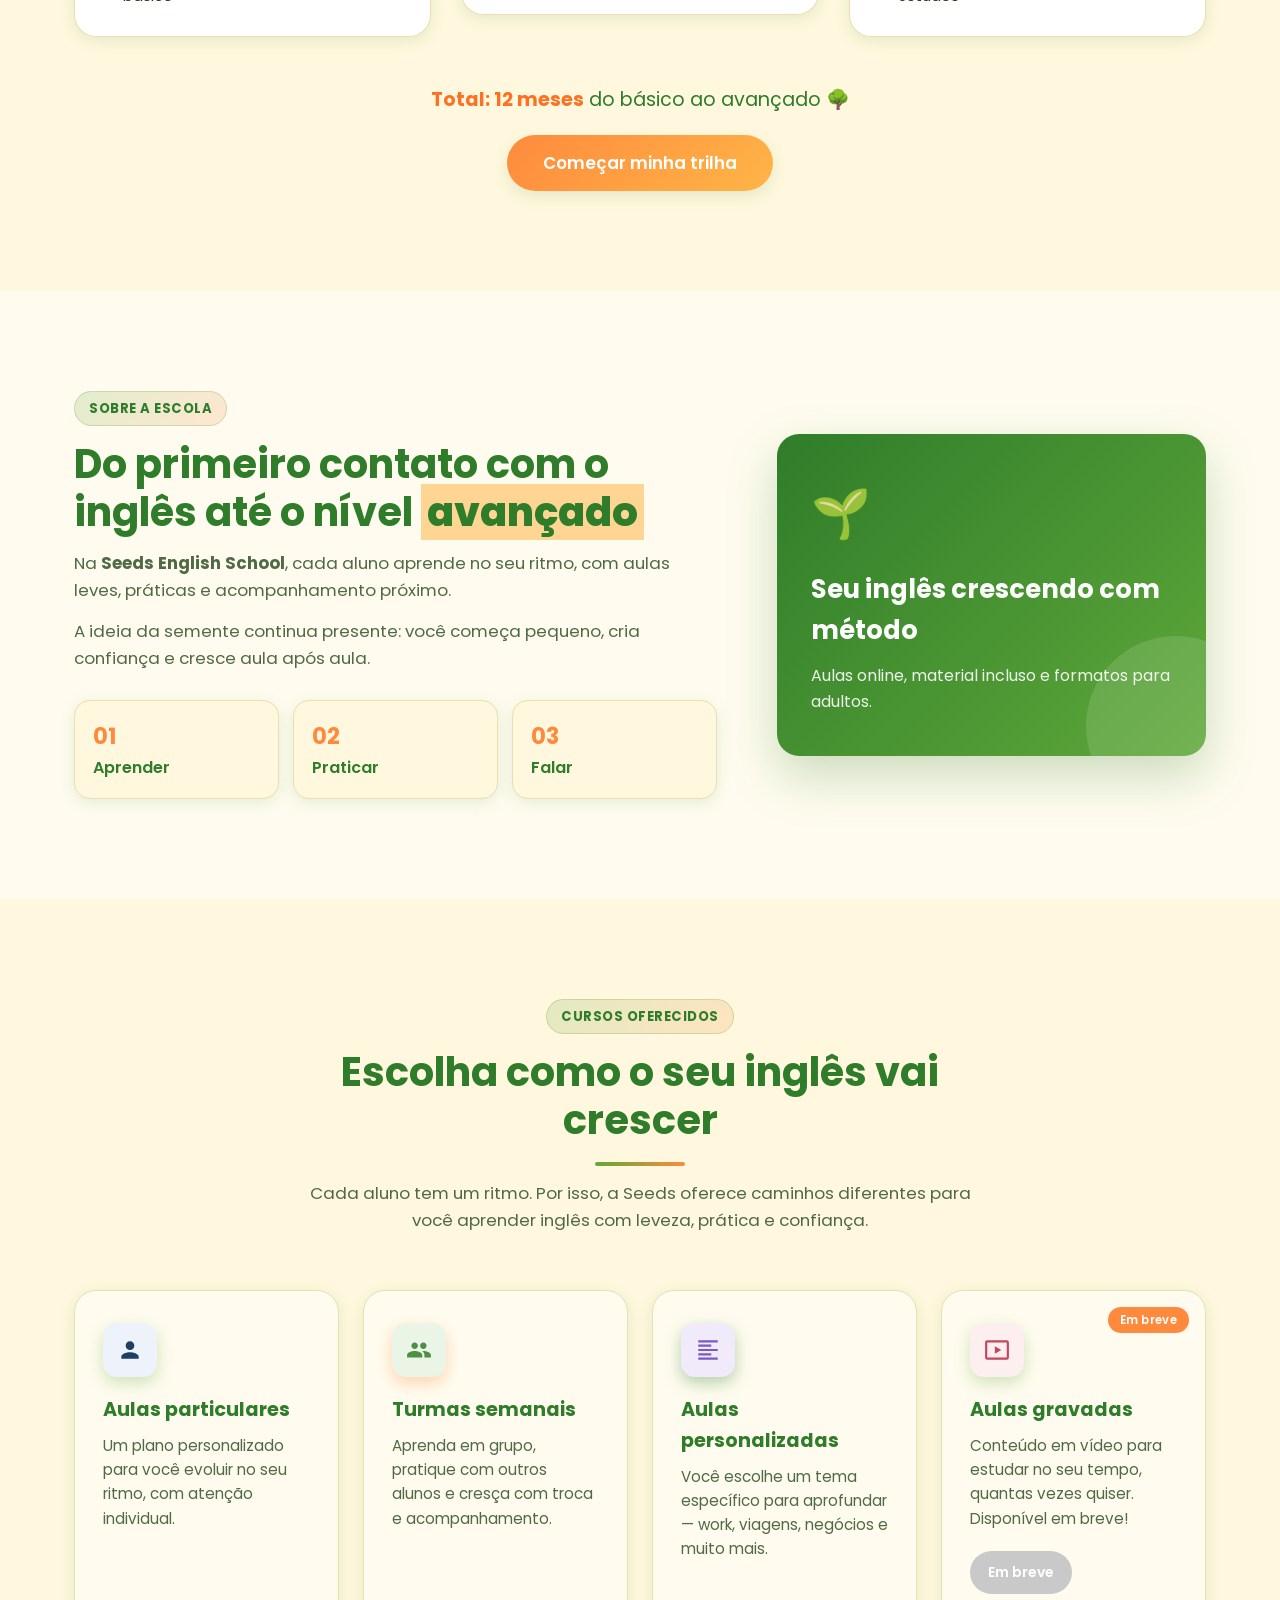
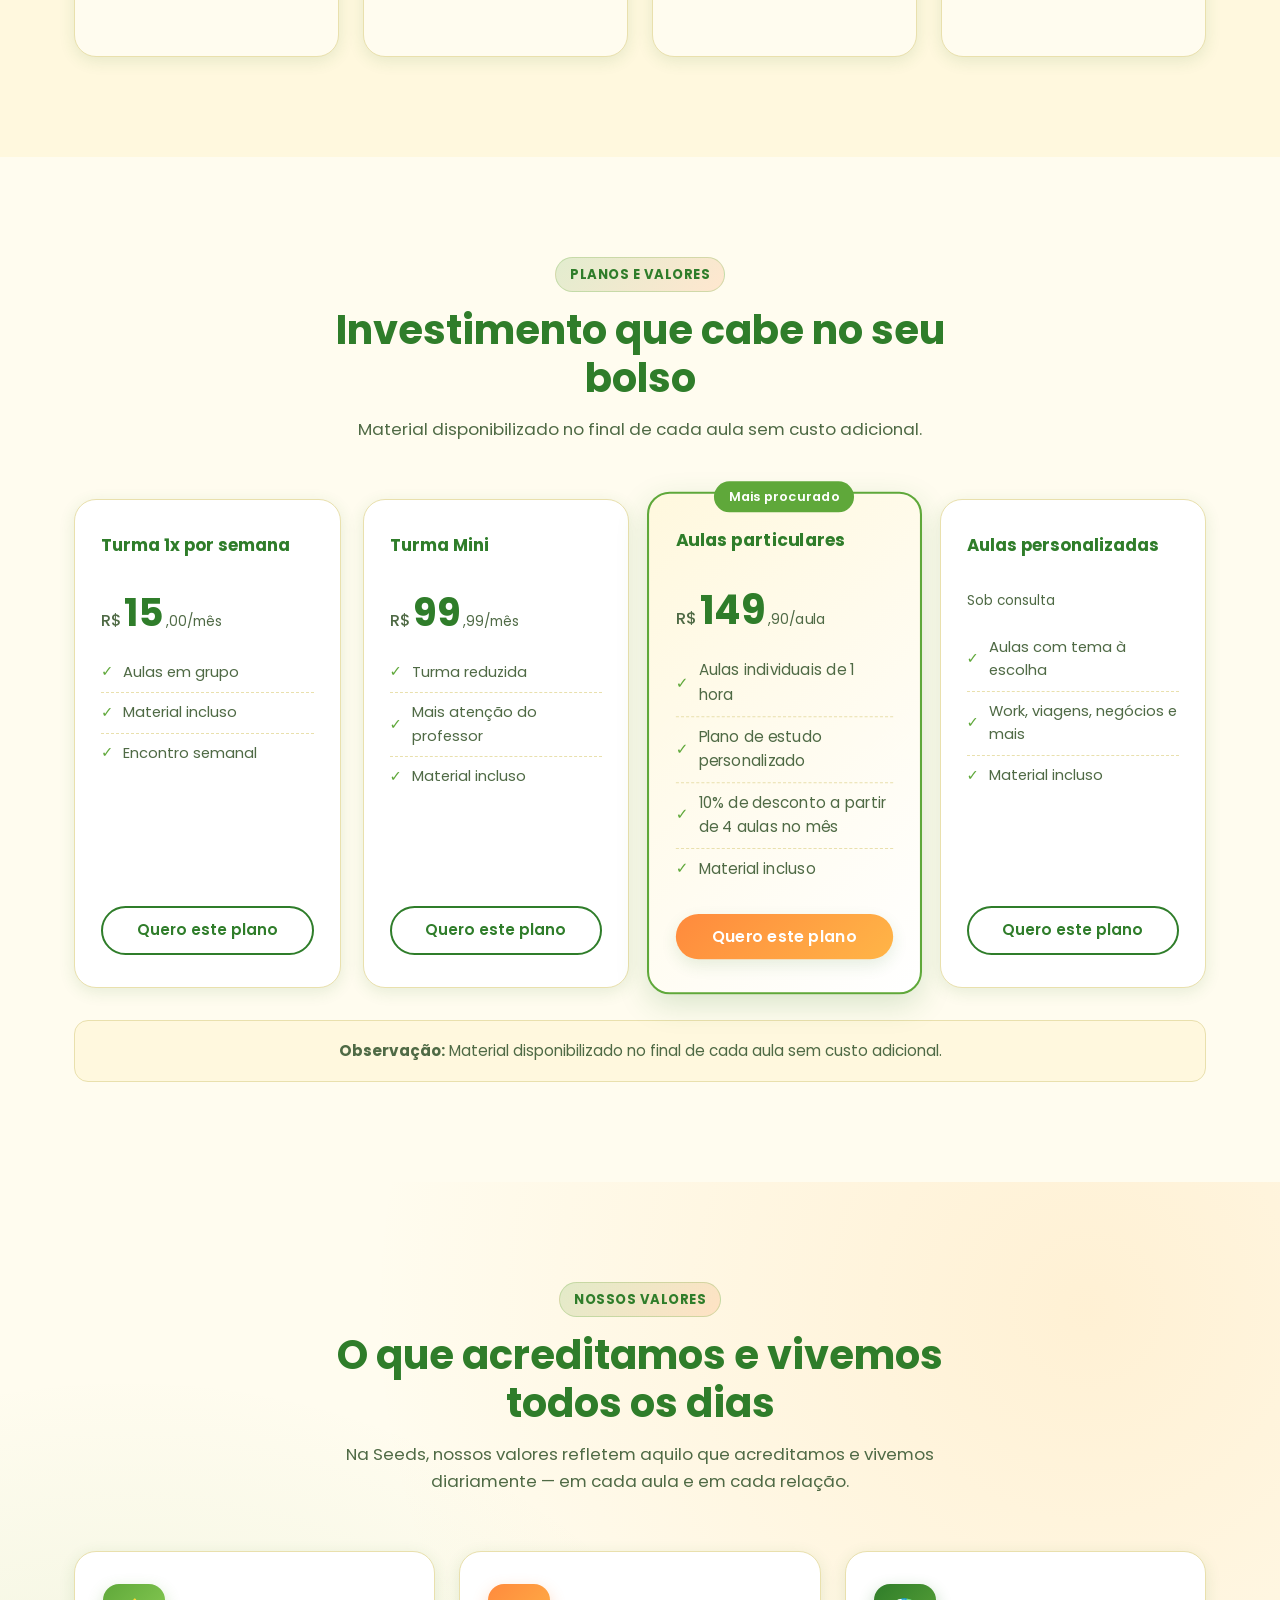
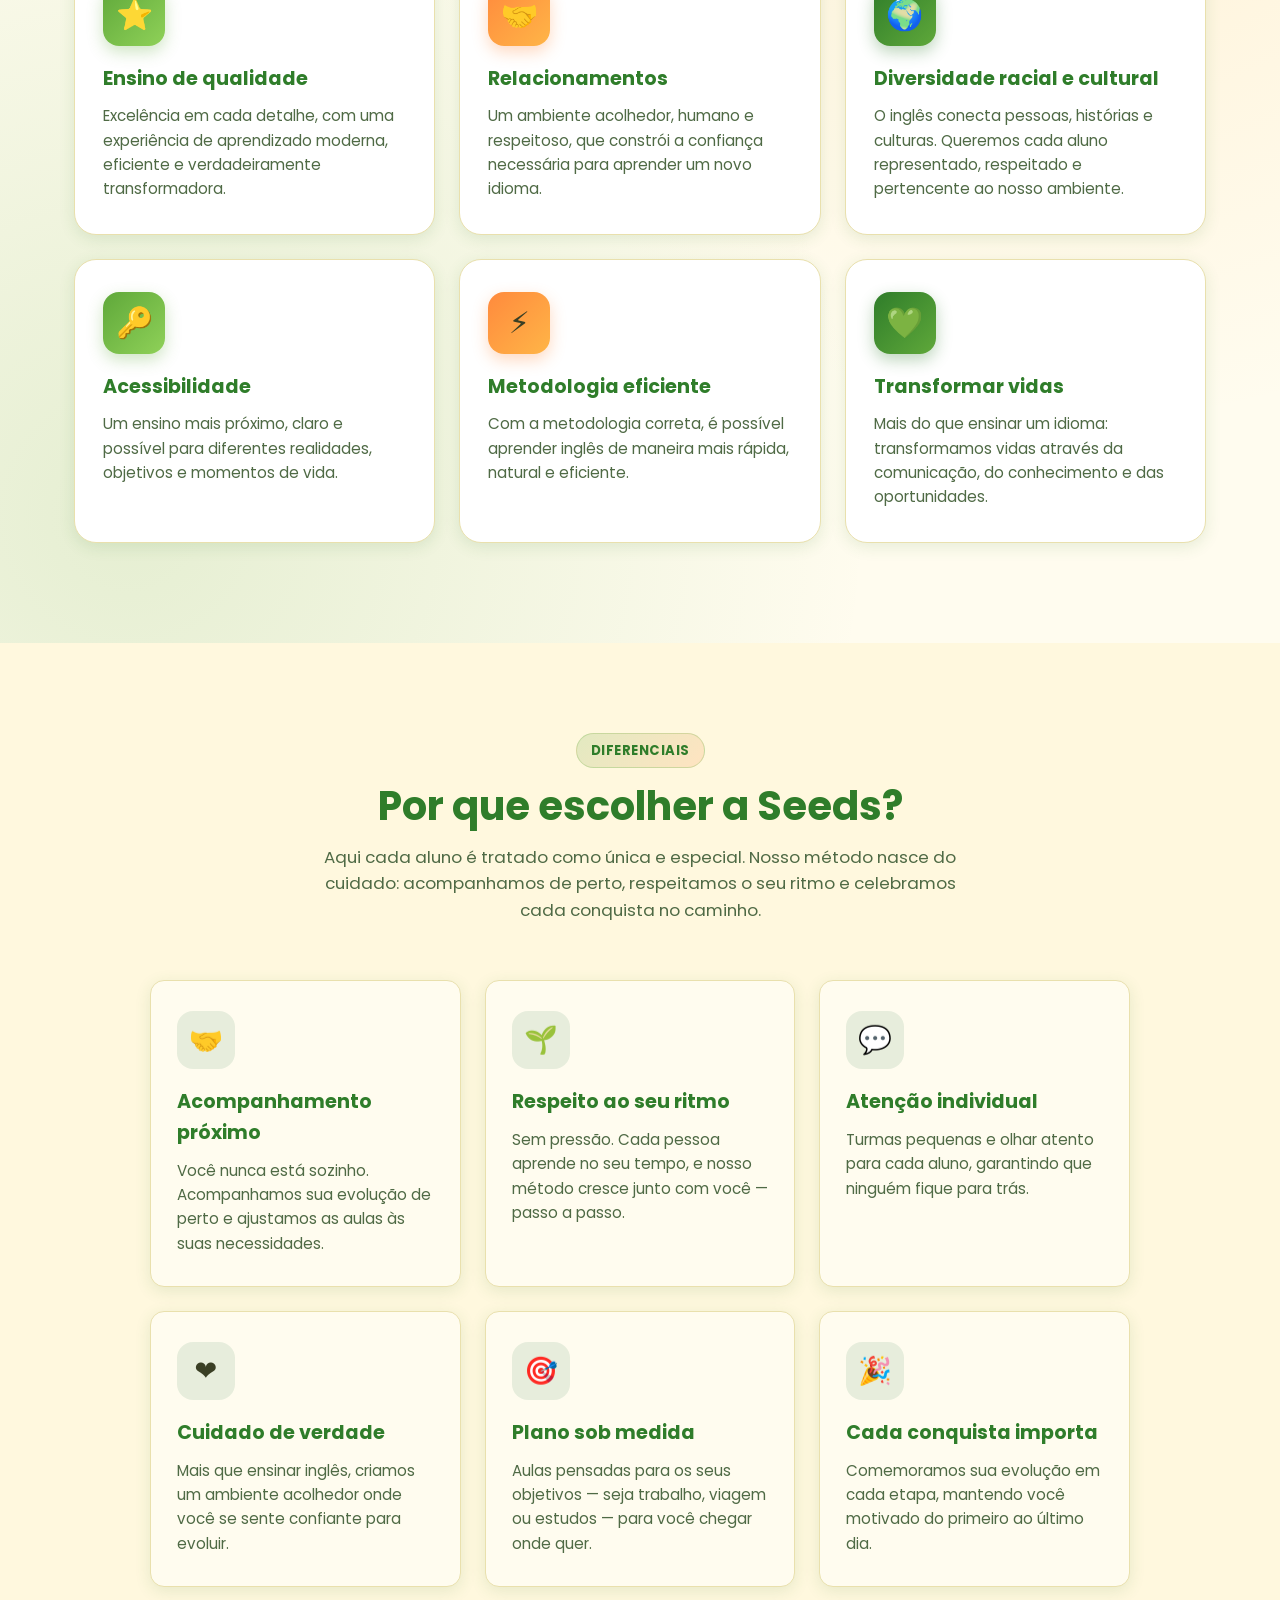
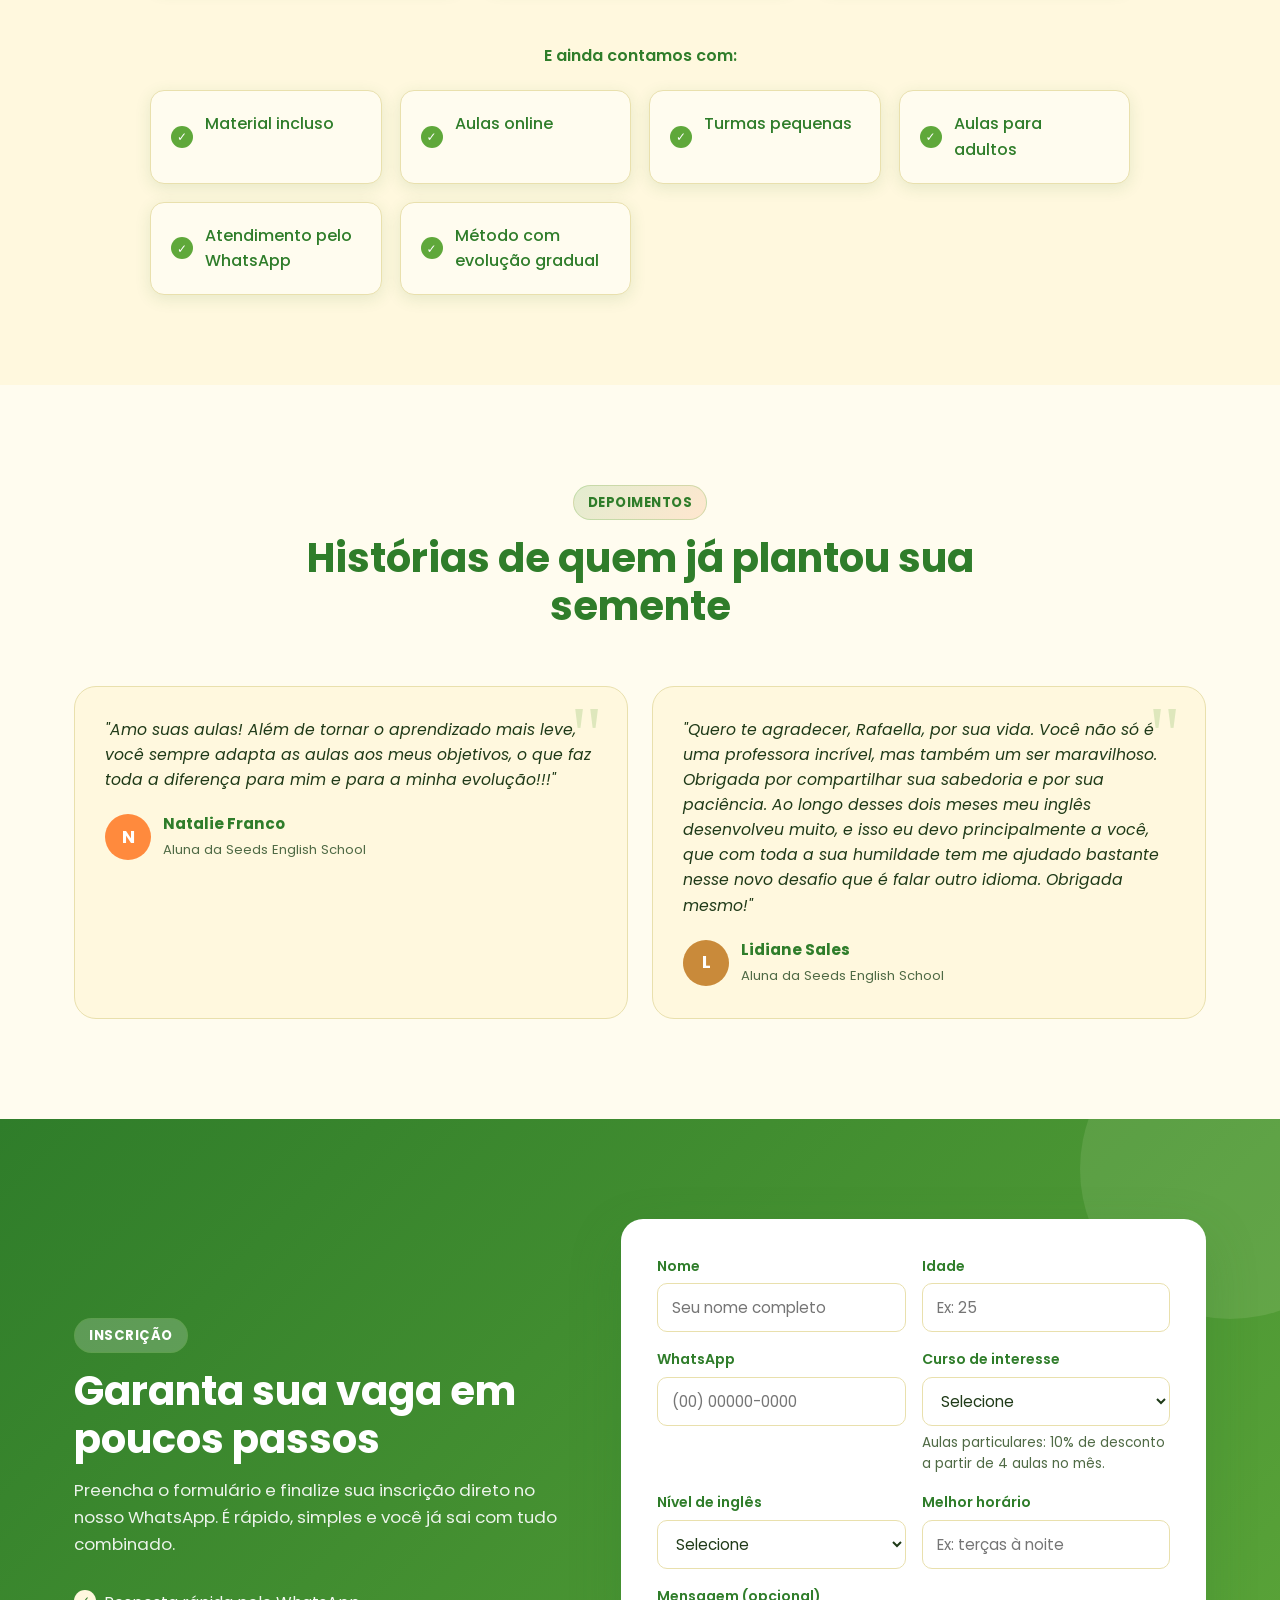
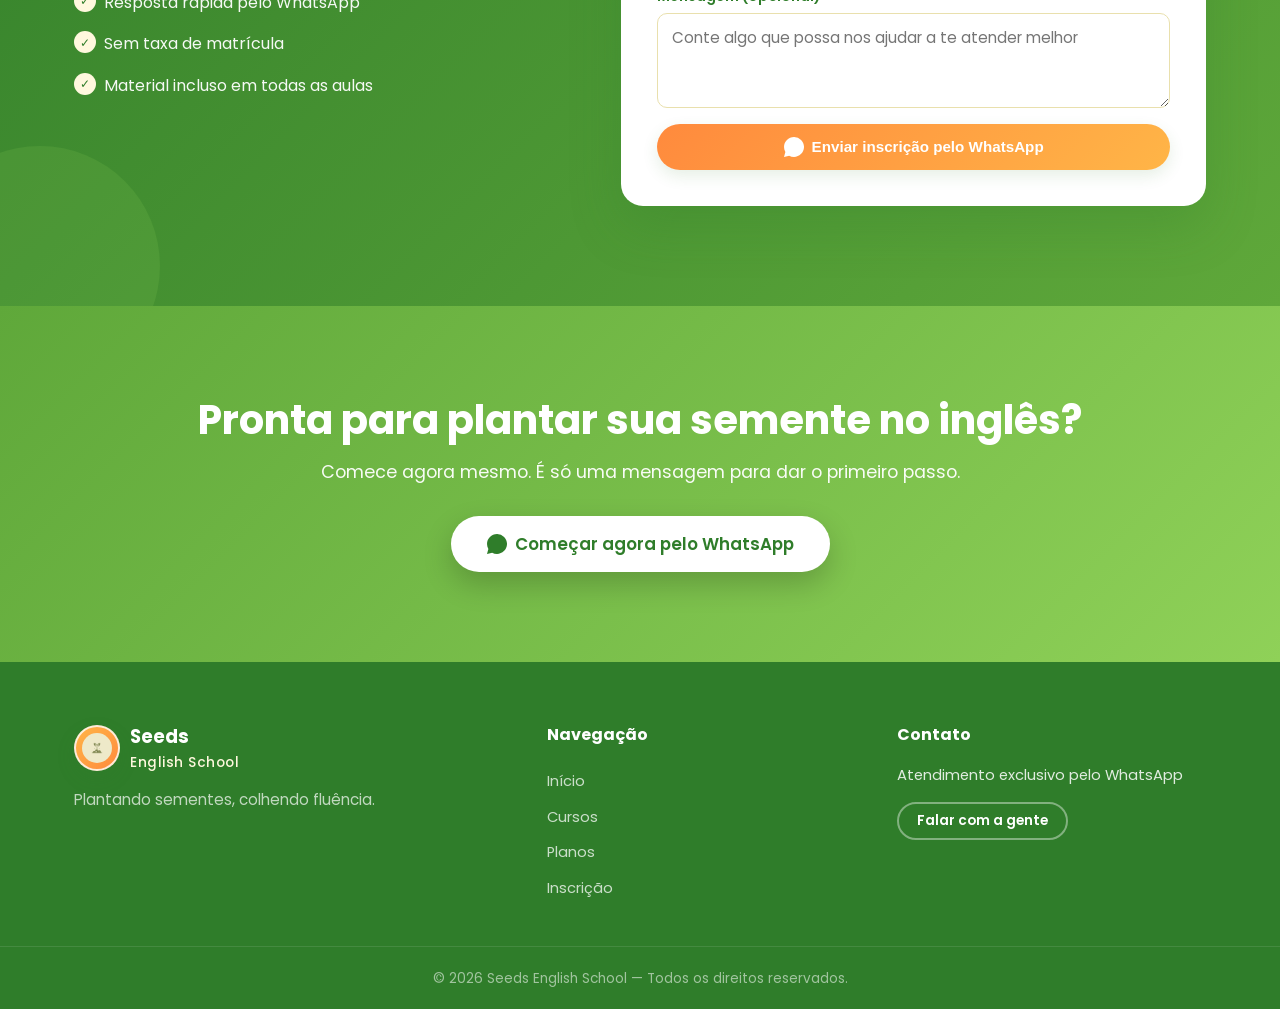
==== commit decda203: "Adiciona plano Turma Mini (R$99,99) e curso Aulas gravadas (Em breve) Co-Authored-By: Claude Opus 4." ====
--- a/index.html
+++ b/index.html
@@ -228,6 +228,16 @@
           <a href="#inscricao" class="course-btn">Quero este curso</a>
         </article>
 
+        <article class="course-card reveal-card is-soon">
+          <span class="soon-tag">Em breve</span>
+          <div class="course-icon" style="background:#fdeef0;color:#c2475b">
+            <svg viewBox="0 0 24 24"><path fill="currentColor" d="M21 3H3a2 2 0 0 0-2 2v14a2 2 0 0 0 2 2h18a2 2 0 0 0 2-2V5a2 2 0 0 0-2-2Zm0 16H3V5h18v14ZM10 8.5v7l6-3.5-6-3.5Z"/></svg>
+          </div>
+          <h3>Aulas gravadas</h3>
+          <p>Conteúdo em vídeo para estudar no seu tempo, quantas vezes quiser. Disponível em breve!</p>
+          <span class="course-btn course-btn-soon">Em breve</span>
+        </article>
+
       </div>
     </div>
   </section>
@@ -249,6 +259,17 @@
             <li>Aulas em grupo</li>
             <li>Material incluso</li>
             <li>Encontro semanal</li>
+          </ul>
+          <a href="#inscricao" class="btn btn-outline btn-block">Quero este plano</a>
+        </div>
+
+        <div class="plan-card">
+          <h3>Turma Mini</h3>
+          <p class="plan-price"><span>R$</span>99<small>,99/mês</small></p>
+          <ul>
+            <li>Turma reduzida</li>
+            <li>Mais atenção do professor</li>
+            <li>Material incluso</li>
           </ul>
           <a href="#inscricao" class="btn btn-outline btn-block">Quero este plano</a>
         </div>
--- a/assets/css/style.css
+++ b/assets/css/style.css
@@ -663,12 +663,34 @@
 }
 
 .course-card{
+  position:relative;
   background:var(--cream-soft);
   border-radius:var(--radius-lg);
   padding:32px 28px;
   border:1px solid var(--border);
   box-shadow:var(--shadow-sm);
   transition:transform .3s,box-shadow .3s;
+}
+.soon-tag{
+  position:absolute;
+  top:16px;right:16px;
+  background:var(--accent);
+  color:#fff;
+  font-size:.72rem;
+  font-weight:600;
+  padding:4px 12px;
+  border-radius:999px;
+  letter-spacing:.3px;
+}
+.course-btn-soon{
+  opacity:1;
+  transform:none;
+  background:#c9c9c9;
+  cursor:default;
+}
+.reveal-card:hover .course-btn-soon{
+  background:#c9c9c9;
+  transform:none;
 }
 .course-card:hover{
   transform:translateY(-6px);
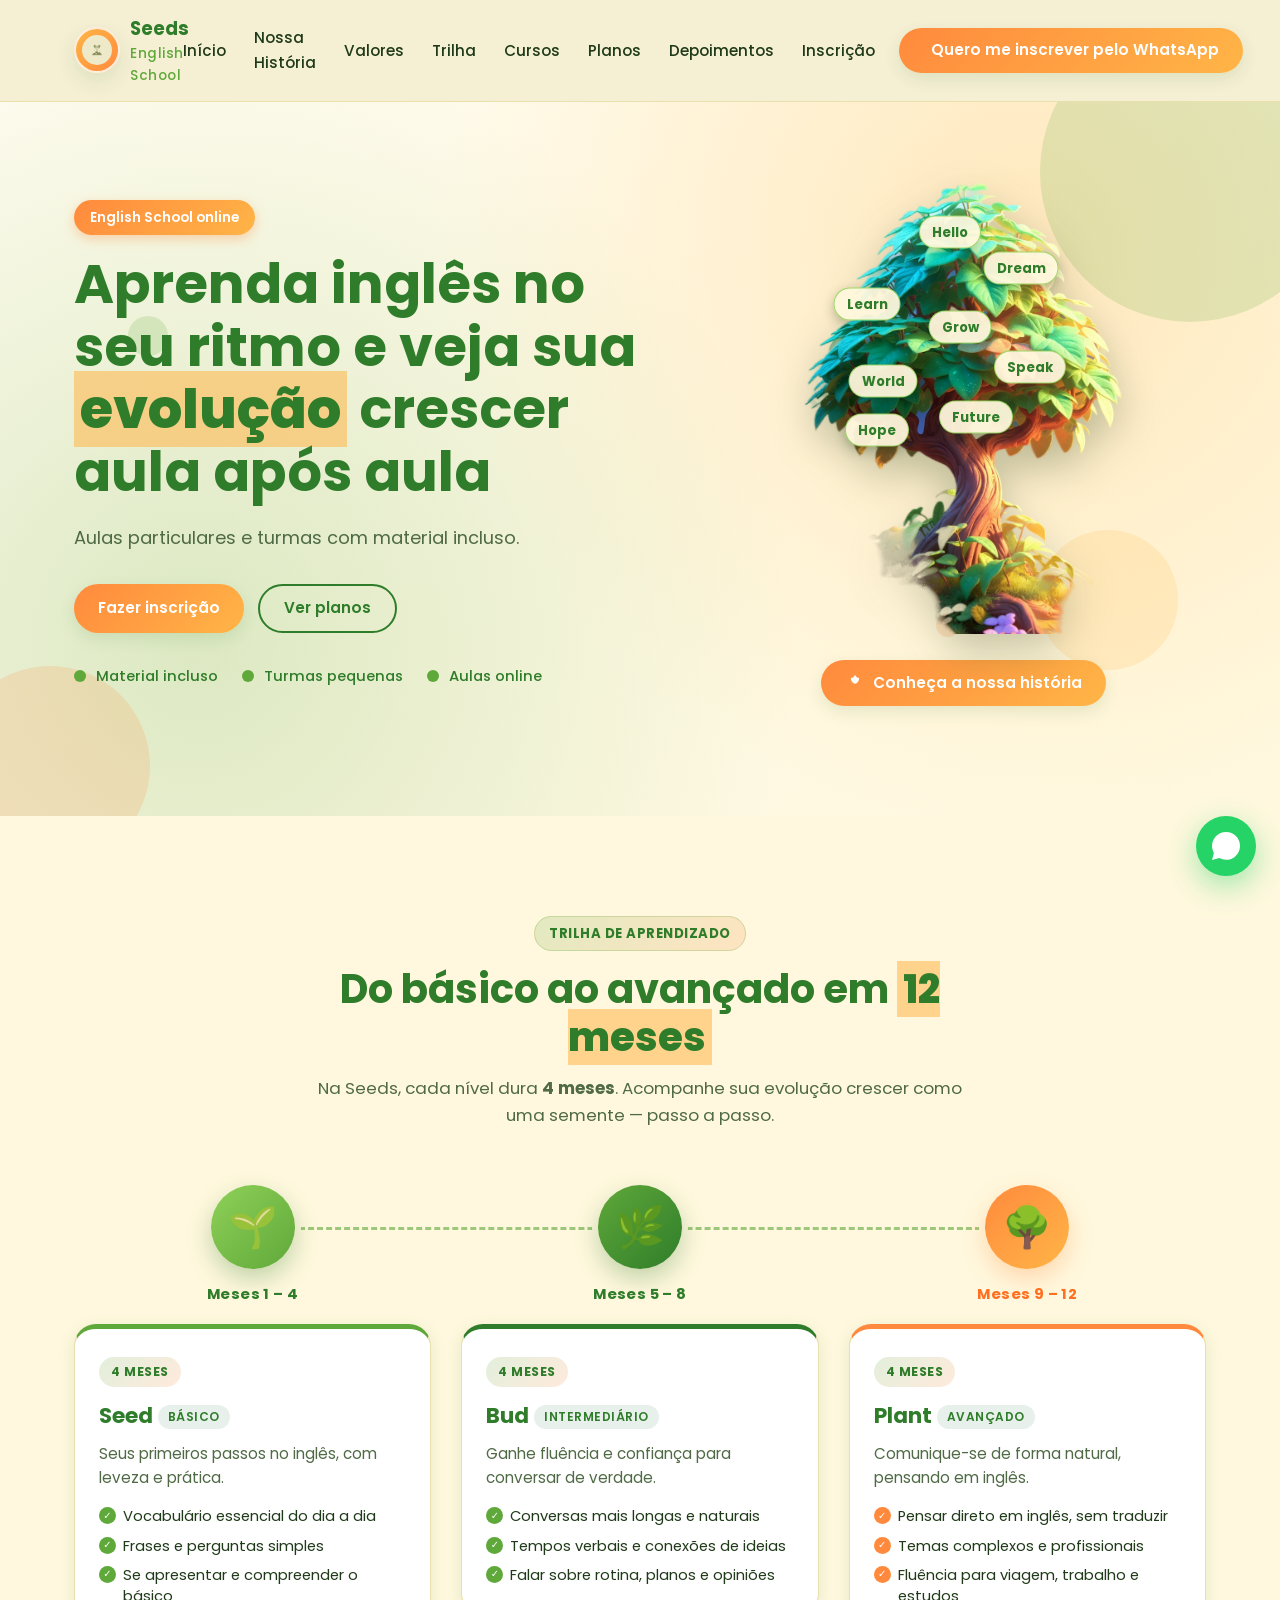
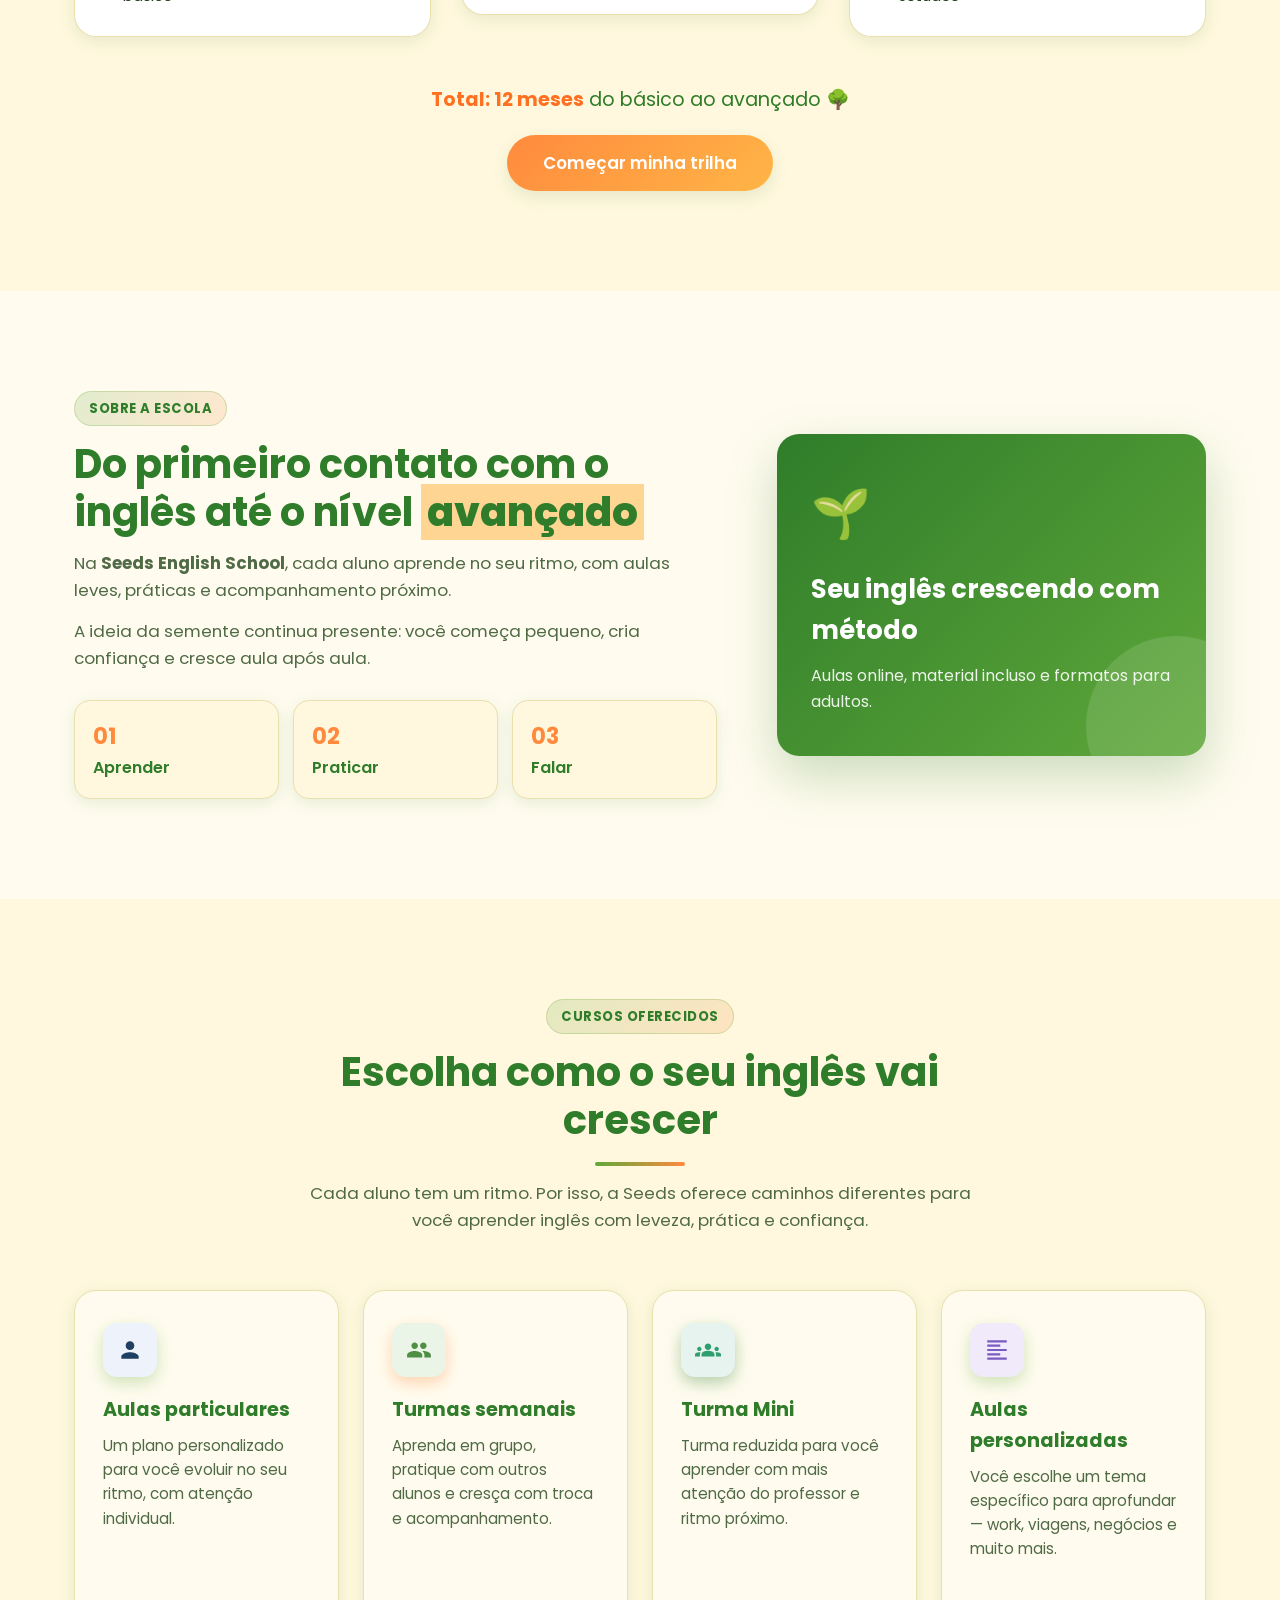
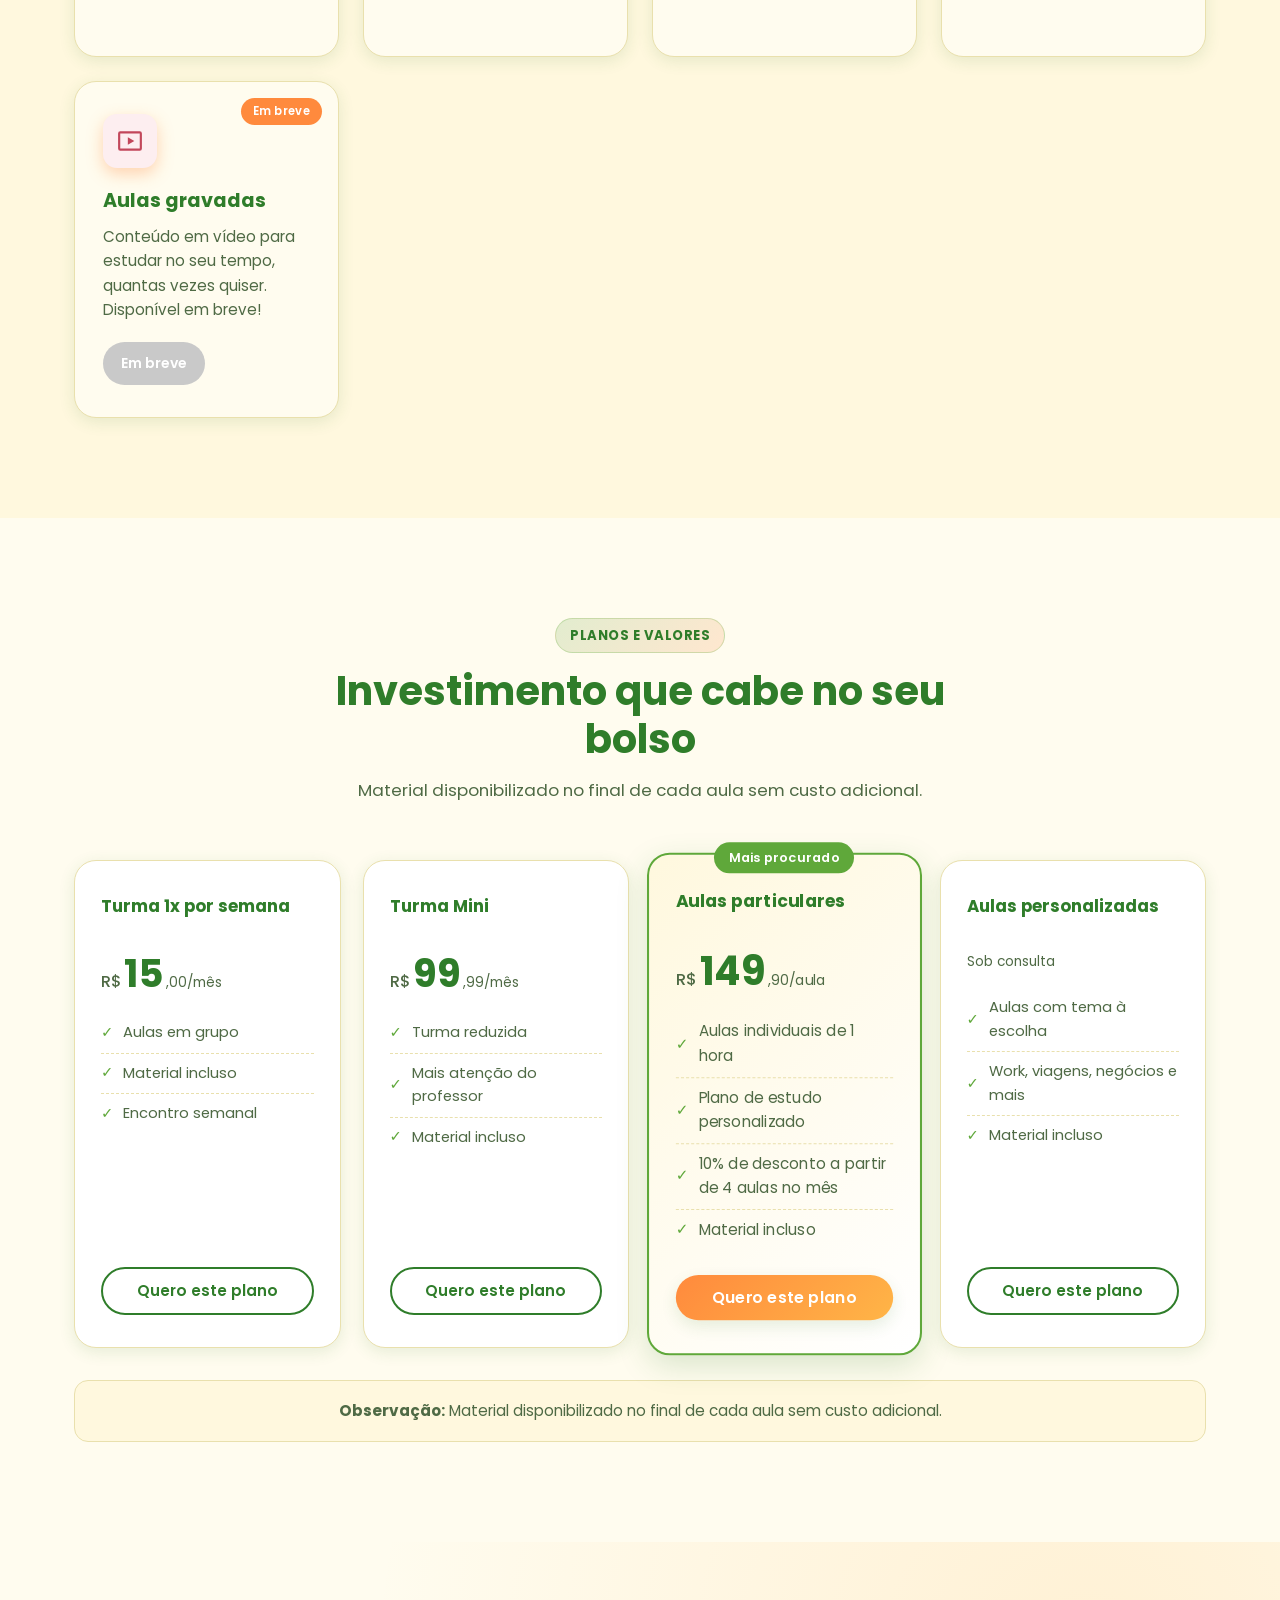
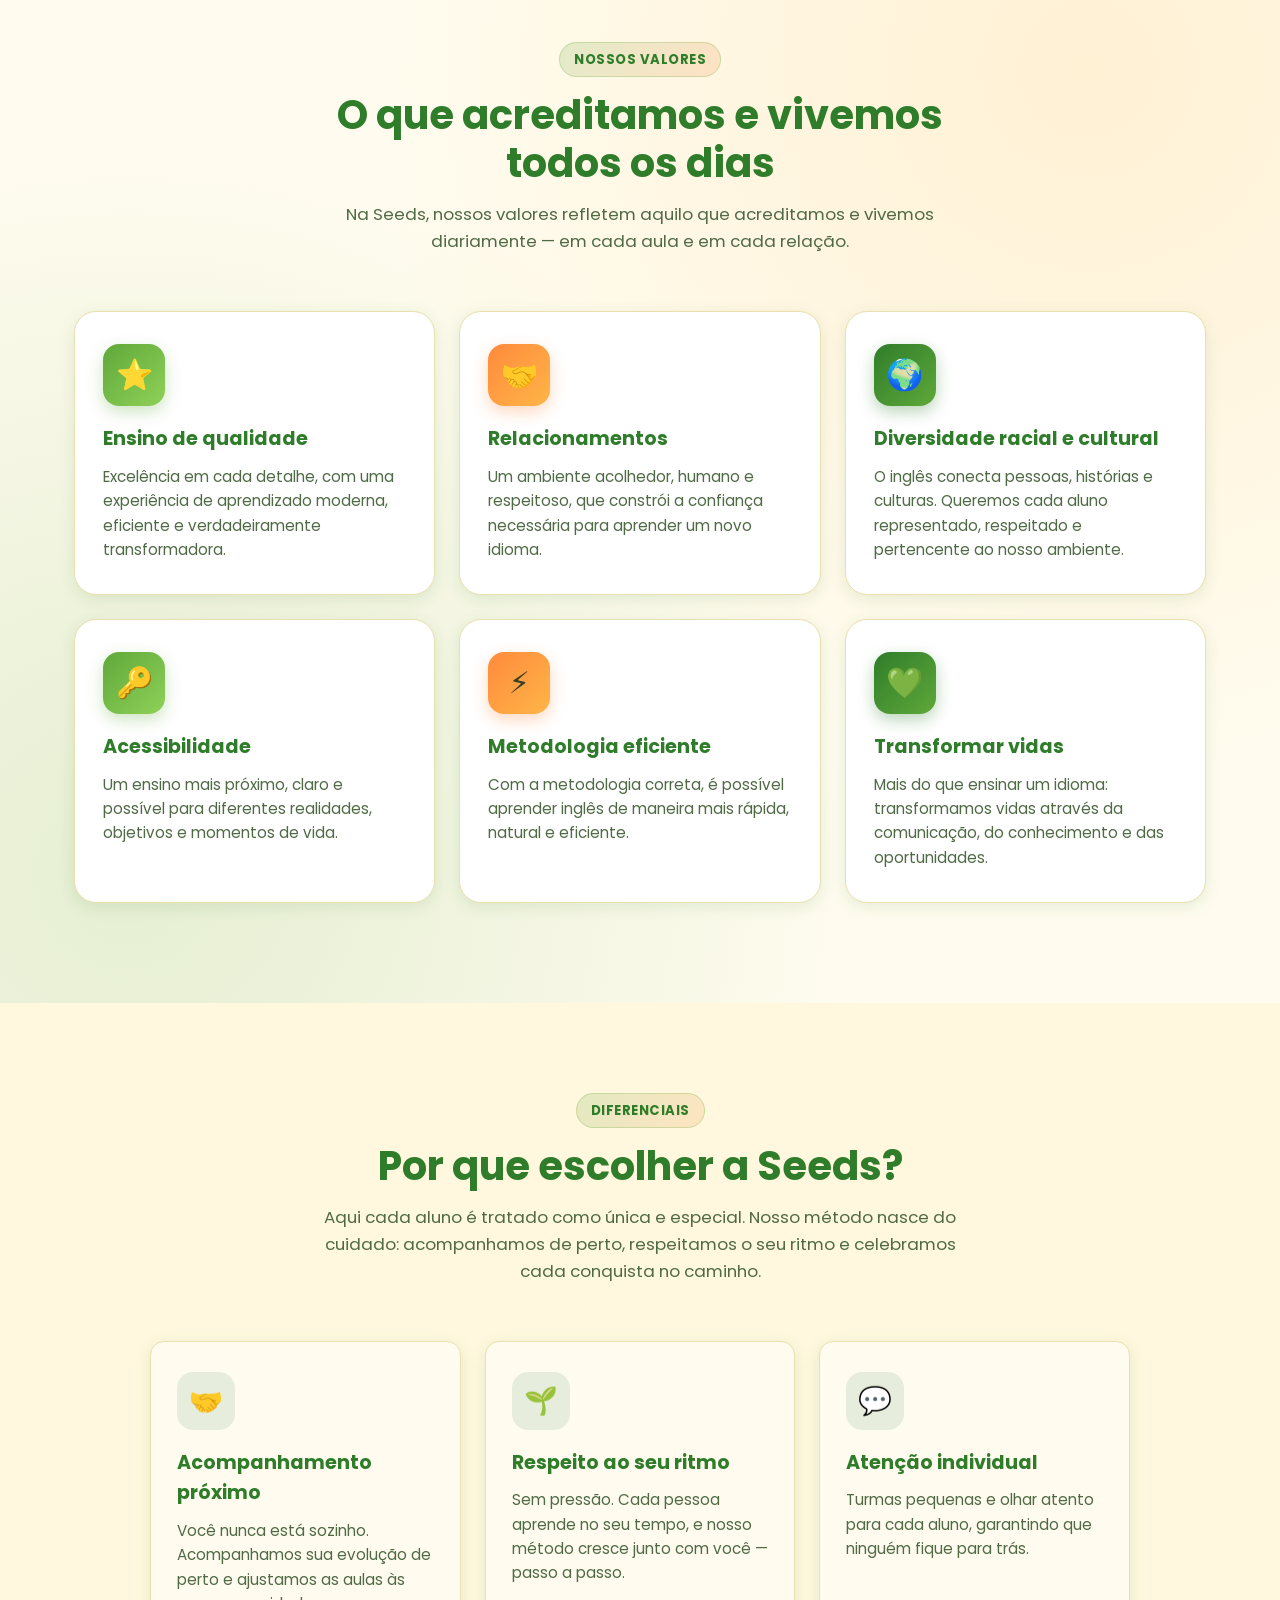
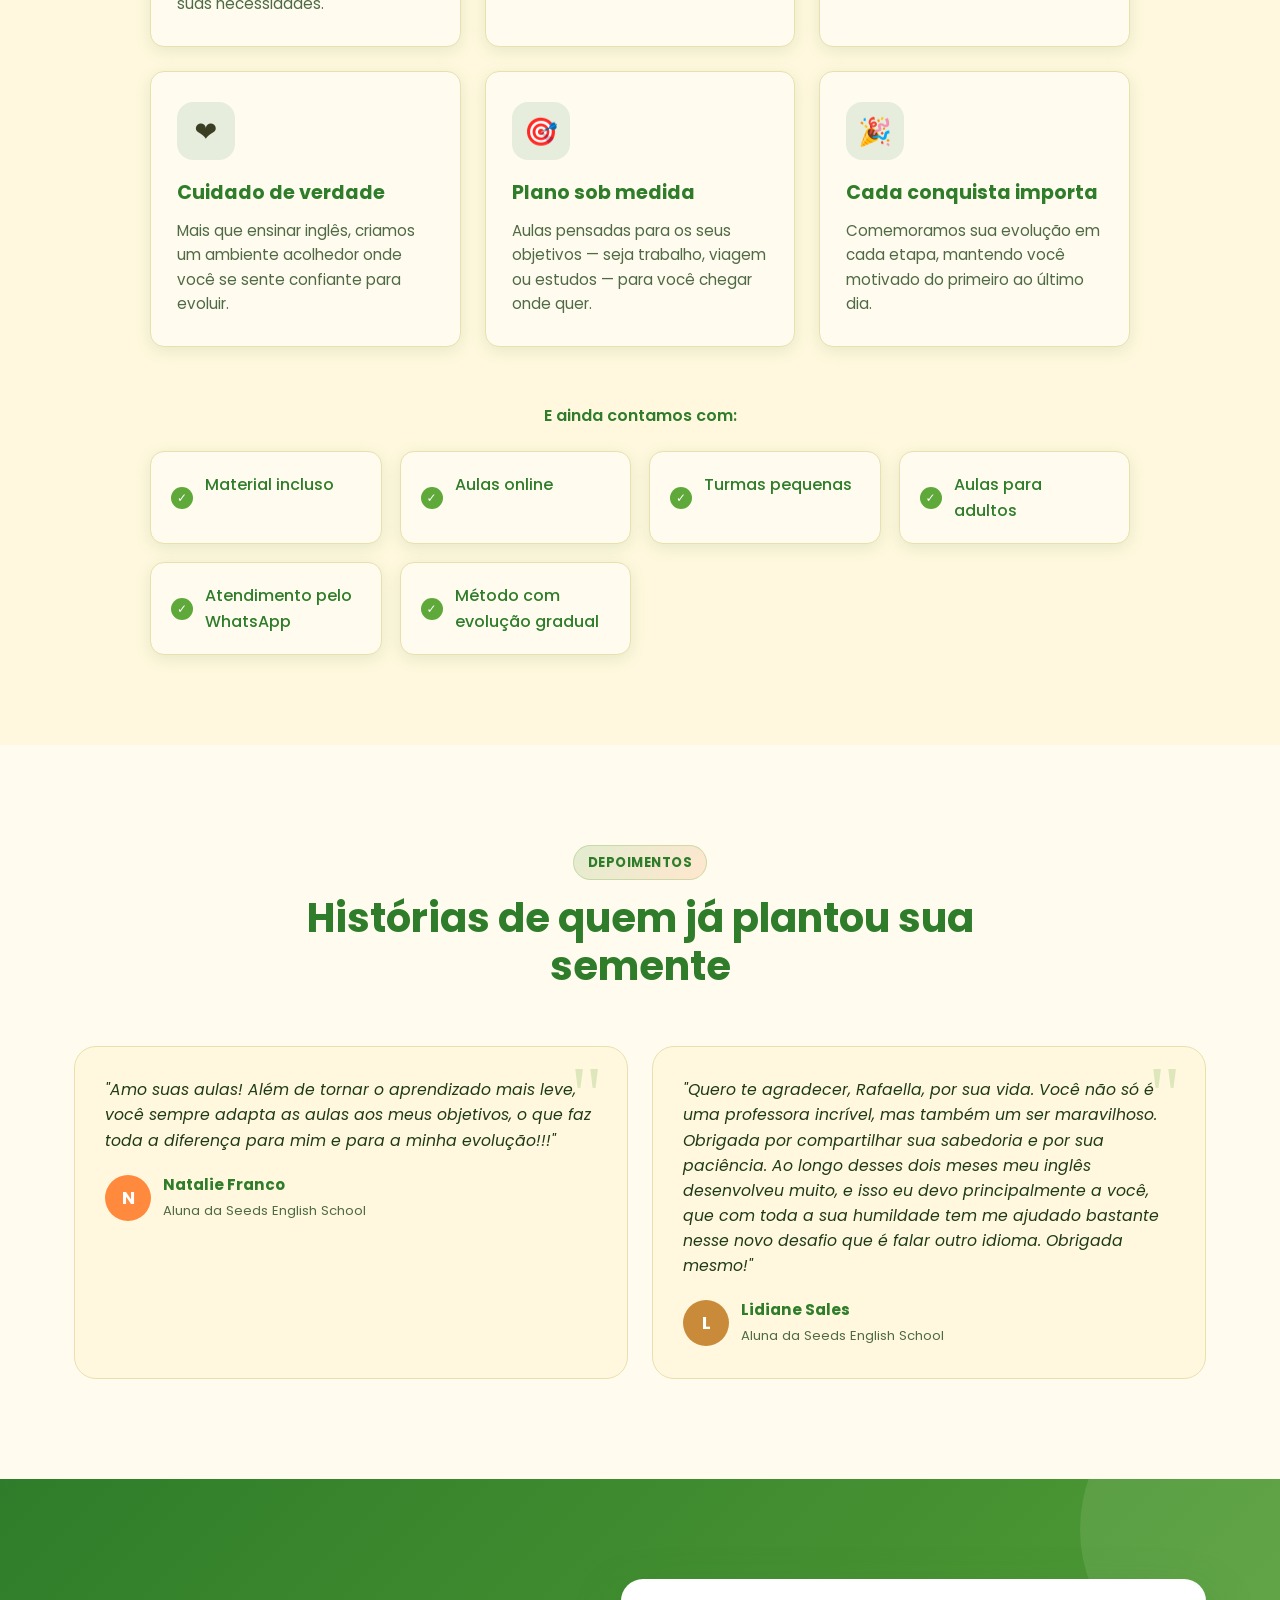
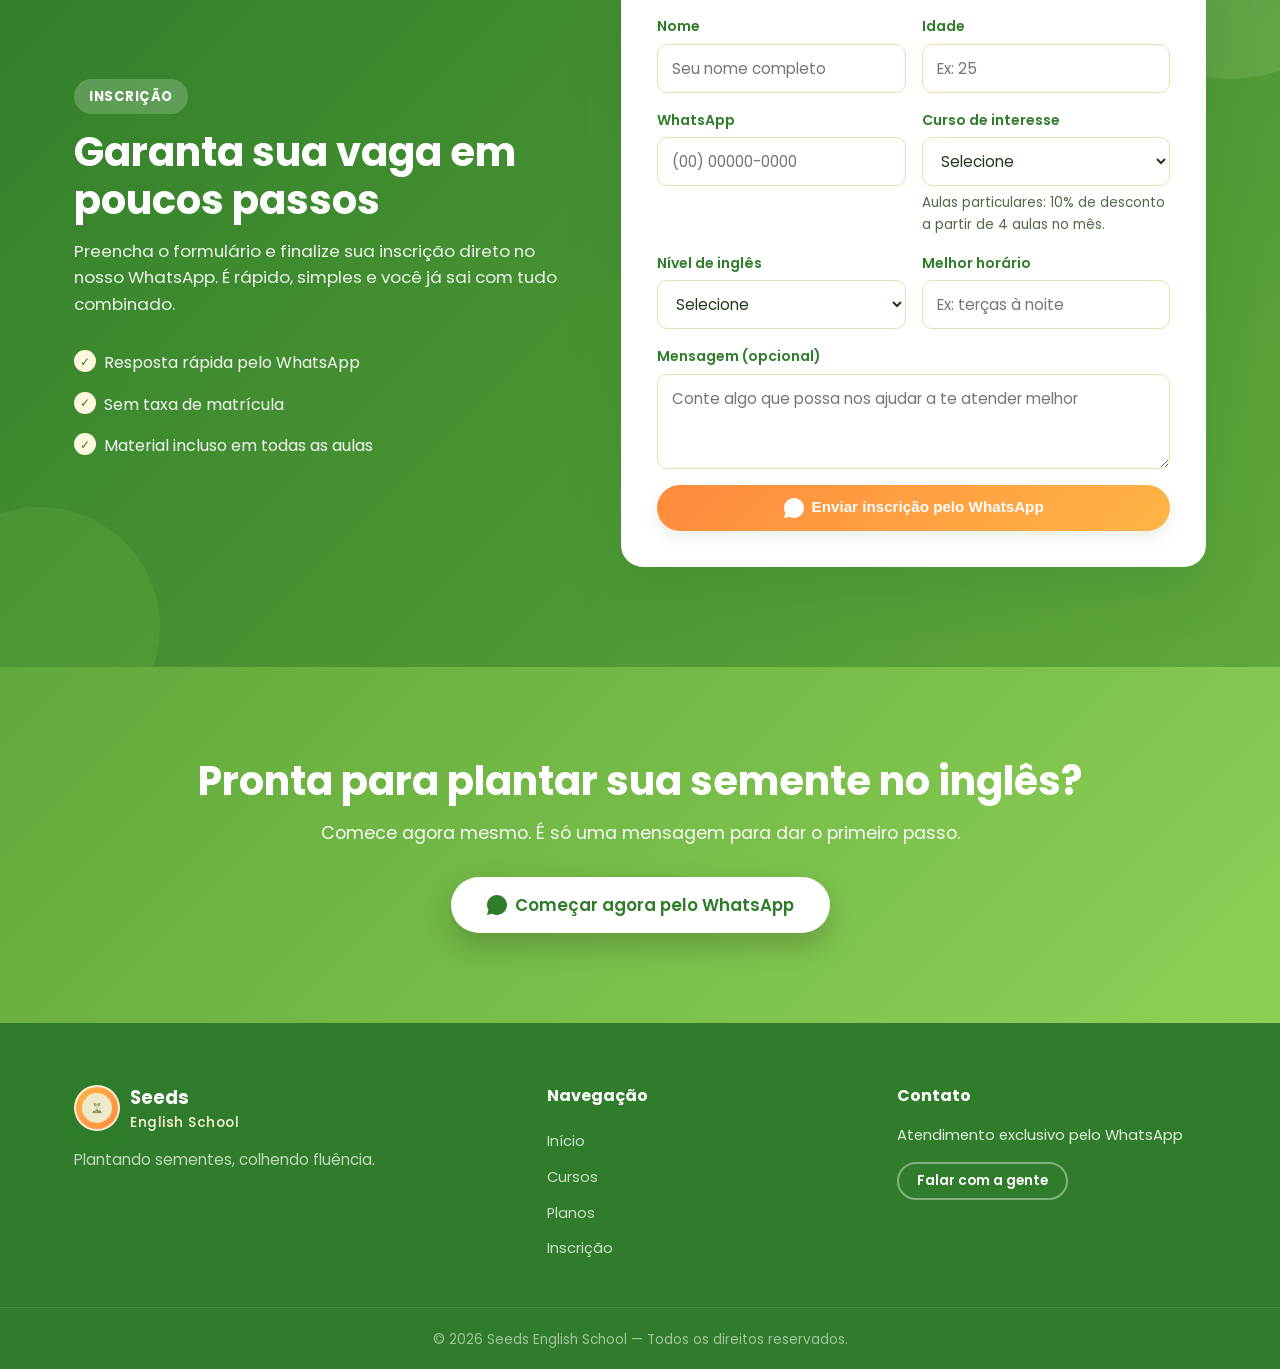
==== commit 124651b8: "Adiciona card Turma Mini na secao Cursos Co-Authored-By: Claude Opus 4.8 (1M context) <noreply@anthr" ====
--- a/index.html
+++ b/index.html
@@ -220,6 +220,15 @@
         </article>
 
         <article class="course-card reveal-card">
+          <div class="course-icon" style="background:#e6f3ee;color:#2f9e6f">
+            <svg viewBox="0 0 24 24"><path fill="currentColor" d="M12 12.75c1.63 0 3.07.39 4.24.9 1.08.48 1.76 1.56 1.76 2.73V18H6v-1.61c0-1.18.68-2.26 1.76-2.73 1.17-.52 2.61-.91 4.24-.91ZM4 13c1.1 0 2-.9 2-2s-.9-2-2-2-2 .9-2 2 .9 2 2 2Zm1.13 1.1c-.37-.06-.74-.1-1.13-.1-.99 0-1.93.21-2.78.58A2.01 2.01 0 0 0 0 16.43V18h4.5v-1.61c0-.83.23-1.61.63-2.29ZM20 13c1.1 0 2-.9 2-2s-.9-2-2-2-2 .9-2 2 .9 2 2 2Zm4 3.43c0-.81-.48-1.53-1.22-1.85A6.95 6.95 0 0 0 20 14c-.39 0-.76.04-1.13.1.4.68.63 1.46.63 2.29V18H24v-1.57ZM12 6c1.66 0 3 1.34 3 3s-1.34 3-3 3-3-1.34-3-3 1.34-3 3-3Z"/></svg>
+          </div>
+          <h3>Turma Mini</h3>
+          <p>Turma reduzida para você aprender com mais atenção do professor e ritmo próximo.</p>
+          <a href="#inscricao" class="course-btn">Quero este curso</a>
+        </article>
+
+        <article class="course-card reveal-card">
           <div class="course-icon" style="background:#f0eafa;color:#7a5bc2">
             <svg viewBox="0 0 24 24"><path fill="currentColor" d="M3 3h18v2H3V3Zm0 4h12v2H3V7Zm0 4h18v2H3v-2Zm0 4h12v2H3v-2Zm0 4h18v2H3v-2Z"/></svg>
           </div>
